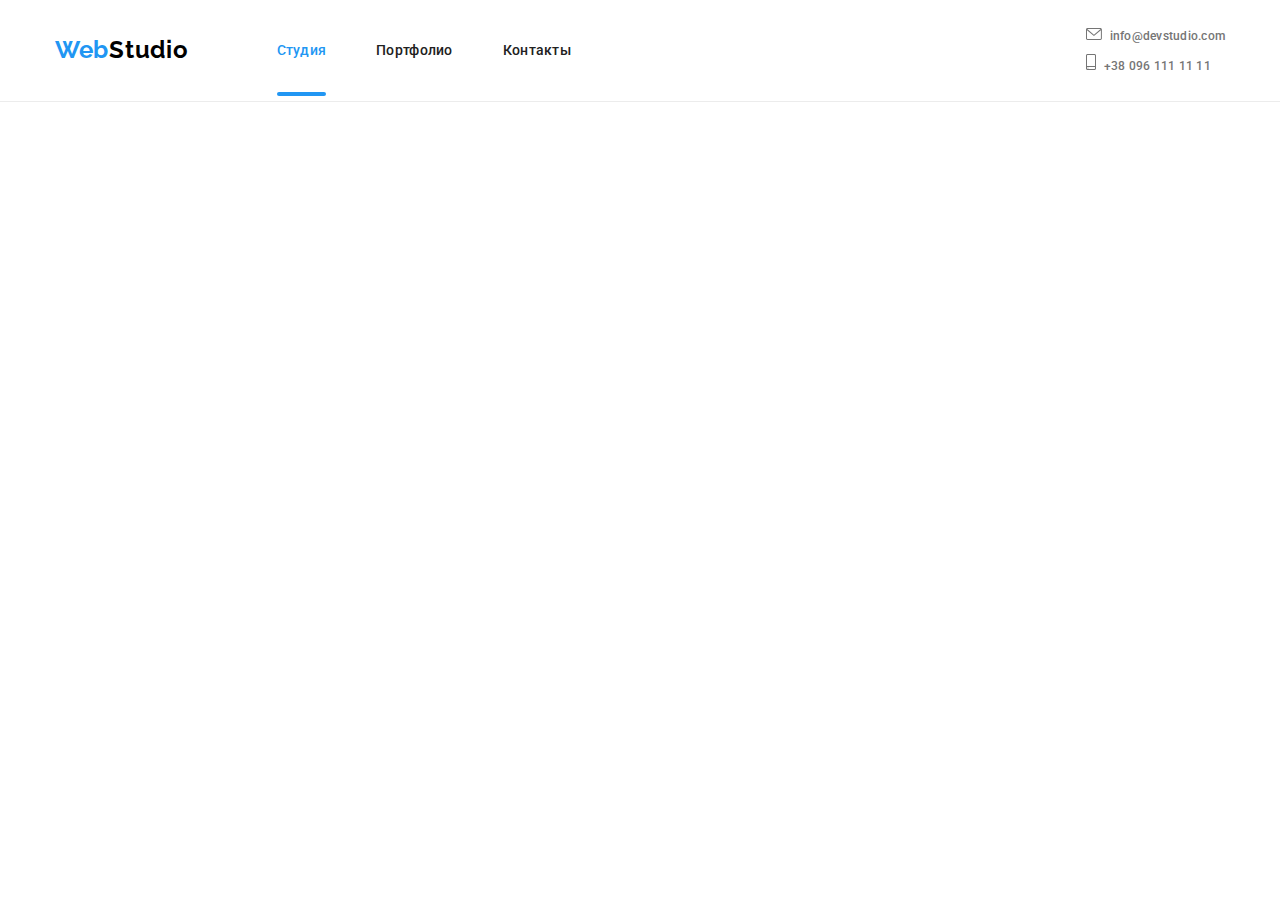
==== index.html @ 7171bb5f "ададаптив и мобильное меню в header" ====
<!DOCTYPE html>
<html lang="ru">

<head>
    <meta charset="UTF-8">
    <meta http-equiv="X-UA-Compatible" content="IE=edge">
    <meta name="viewport" content="width=device-width, initial-scale=1.0">
    <title>WebStudio</title>
    <link rel="preconnect" href="https://fonts.gstatic.com">
    <link
        href="https://fonts.googleapis.com/css2?family=Oleo+Script&family=Raleway:wght@700&family=Roboto:wght@400;500;700;900&display=swap"
        rel="stylesheet">    
    <link rel="stylesheet" href="https://cdnjs.cloudflare.com/ajax/libs/modern-normalize/1.0.0/modern-normalize.min.css" />
    <!-- <link rel="stylesheet" href="./css/normalize.css"> -->
    <!-- <link rel="stylesheet" href="./css/style.css"> -->
    <link rel="stylesheet" href="./css/main.min.css">

</head>
 
<body>
    <header class="header">
        <div class="container header__container">
            <nav class="header__nav">
                <a class="logo header__logo logo_theme_light link" href="./index.html"><span class="logo__blue-part">Web</span>Studio</a>
                <ul class="menu list">
                    <li class="menu__item"><a class="menu__link link menu__link_current" href="">Студия</a></li>
                    <li class="menu__item"><a class="menu__link link" href="./portfolio.html">Портфолио</a></li>
                    <li class="menu__item"><a class="menu__link link" href="">Контакты</a></li>
                </ul>
            </nav>
            <button type="button" class="header__burger-btn" data-menu-button>
                <svg class="header__burger-icon" width="40" height="40px">
                    <use href="./img/sprite.svg#icon-menu"></use>
                </svg>
            </button>
            <ul class="contacts list">
                <li class="contacts__item"><a class="contacts__mail-link link" href="mailto:info@devstudio.com">
                    <svg class="contacts__envelope-icon" width="16" height="12">
                        <use href="./img/sprite.svg#icon-envelope"></use>
                    </svg>info@devstudio.com</a>
                </li>
                
                <li class="contacts__item"><a class="contacts__tel-link link" href="tel:+380961111111">
                    <svg class="contacts__smartphone-icon" width="10" height="16px">
                        <use href="./img/sprite.svg#icon-smartphone"></use>
                    </svg>+38 096 111 11 11</a>
                </li>
            </ul>
        </div>
        <div class="mobile-menu" data-menu>
            <div class="container mobile-menu__container">
                <button type="button" class="mobile-menu__close-btn" data-menu-close>
                    <svg class="modal__close-icon" width="18" height="18">
                        <use href="./img/sprite.svg#icon-close"></use>
                    </svg>
                </button>
                <ul class="mobile-menu__nav list">
                    <li class="mobile-menu__item"><a href="" class="mobile-menu__link mobile-menu__link_current link">Студия</a></li>
                    <li class="mobile-menu__item"><a href="./portfolio.html" class="mobile-menu__link link">Портфолио</a></li>
                    <li class="mobile-menu__item"><a href="" class="mobile-menu__link link">Контакты</a></li>
                </ul>
                <ul class="mobile-menu__contacts list">
                    <li class="mobile-menu__contacts-item"><a href="" class="mobile-menu__contacts-link phone link">+38 096 111 11 11</a></li>
                    <li class="mobile-menu__contacts-item"><a href="" class="mobile-menu__contacts-link mail link">info@devstudio.com</a></li>
                </ul>
                <ul class="mobile-menu__social-networks list">
                    <li class="mobile-menu__social-networks-item"><a href="" class="mobile-menu__social-networks-link link">Instagram</a></li>
                    <li class="mobile-menu__social-networks-item"><a href="" class="mobile-menu__social-networks-link link">Twitter</a></li>
                    <li class="mobile-menu__social-networks-item"><a href="" class="mobile-menu__social-networks-link link">Facebook</a></li>
                    <li class="mobile-menu__social-networks-item"><a href="" class="mobile-menu__social-networks-link link">LinkedIn</a></li>
                </ul>
            </div>
        </div>
    </header>
    <main>
        <!-- <section class="hero">
                <h1 class="hero__title">Эффективные решения <br> для вашего бизнеса</h1>
                <button type="button" class="modal-btn" data-modal-open>Заказать услугу</button>
        </section> -->
        <!-- <section class="benefits">
            <div class="container">
            <h2 class="benefits__title visually-hidden">Особенности</h2>
            <ul class="benefits__list list">
                <li class="benefits__item">
                    <div class="benefits__icons">
                        <svg class="benefits__icon" width="70" height="70">
                            <use href="./img/sprite.svg#icon-antenna"></use>
                        </svg>
                    </div>
                    <h3 class="benefits__subtitle">Внимание к деталям</h3>
                    <p class="benefits__text">Идейные соображения, а также начало повседневной работы по формированию позиции.</p>
                </li>

                <li class="benefits__item">
                    <div class="benefits__icons">
                        <svg class="benefits__icon" width="70" height="70">
                            <use href="./img/sprite.svg#icon-clock"></use>
                        </svg>
                    </div>
                    <h3 class="benefits__subtitle">Пунктуальность</h3>
                    <p class="benefits__text">Задача организации, в особенности же рамки и место обучения кадров влечет за собой.</p>
                </li>
                <li class="benefits__item">
                    <div class="benefits__icons">
                        <svg class="benefits__icon" width="70" height="70">
                            <use href="./img/sprite.svg#icon-diagram"></use>
                        </svg>
                    </div>
                    <h3 class="benefits__subtitle">Планирование</h3>
                    <p class="benefits__text">Равным образом консультация с широким активом в значительной степени обуславливает.</p>
                </li>
                <li class="benefits__item">
                    <div class="benefits__icons">
                        <svg class="benefits__icon" width="70" height="70">
                            <use href="./img/sprite.svg#icon-astronaut"></use>
                        </svg>
                    </div>                    
                    <h3 class="benefits__subtitle">Современные технологии</h3>
                    <p class="benefits__text">Значимость этих проблем настолько очевидна, что реализация плановых заданий.</p>
                </li>
            </ul>
            </div>
        </section> -->
        <!-- <section class="about">
            <div class="container">
                <h2 class="common-title about__title">Чем мы занимаемся</h2>
                <ul class="about__list list">
                    <li class="about__item">
                        <div class="about-image__wrapper">
                        <img class="about__img" src="./img/box1O.jpg" alt="typing" width="370">
                        <p class="about__img-caption">Десктопные приложения</p>
                        </div>
                        
                    </li>
                    <li class="about__item"> 
                        <div class="about-image__wrapper">
                        <img class="about__img" src="./img/box2O.jpg" alt="smartphone" width="370">
                        <p class="about__img-caption">Мобильные приложения</p>
                        </div>
                    </li>
                    <li class="about__item">
                        <div class="about-image__wrapper">
                        <img class="about__img" src="./img/box3O.jpg" alt="tablet" width="370">
                        <p class="about__img-caption">Дизайнерские решения</p>
                        </div>
                    </li>
                </ul>
            </div>
        </section> -->
        <!-- <section class="team section">
            <div class="container">
                <h2 class="common-title team__title">Наша команда</h2>        
                <ul class="team__list list">
                    <li class="team__member">
                        <img src="./img/product_designerO.jpg" alt="product designer's photo" width="270" height="260">
                            <div class="team__information">
                                <h3 class="team__name">Игорь Демьяненко</h3>
                                <p class="team__position" lang="en">Product Designer</p>
                                <ul class="social-contacts list">
                                    <li class="social-contacts__item">
                                        <a href="" class="social-contacts__link social-contacts__link_theme_light link">
                                            <svg class="social-contacts__icon social-contacts__icon_theme_light" width="20" height="20">
                                                <use href="./img/sprite.svg#icon-instagram"></use>
                                            </svg>
                                        </a>
                                    </li>
                                    <li class="social-contacts__item">
                                        <a href="" class="social-contacts__link social-contacts__link_theme_light link">
                                            <svg class="social-contacts__icon social-contacts__icon_theme_light" width="20" height="20">
                                                <use href="./img/sprite.svg#icon-twitter"></use>
                                            </svg>
                                        </a>
                                    </li>
                                    <li class="social-contacts__item">
                                        <a href="" class="social-contacts__link social-contacts__link_theme_light link">
                                            <svg class="social-contacts__icon social-contacts__icon_theme_light" width="20" height="20">
                                                <use href="./img/sprite.svg#icon-facebook"></use>
                                            </svg>
                                        </a>
                                    </li>
                                    <li class="social-contacts__item">
                                        <a href="" class="social-contacts__link social-contacts__link_theme_light link">
                                            <svg class="social-contacts__icon social-contacts__icon_theme_light" width="20" height="20">
                                                <use href="./img/sprite.svg#icon-linkedin"></use>
                                            </svg>
                                        </a>
                                    </li>
                                </ul>
                            </div>
                    </li>
                    <li class="team__member">
                        <img src="./img/frontend_devO.jpg" alt="frontend developer's photo" width="270" height="260">
                            <div class="team__information">
                                <h3 class="team__name">Ольга Репина</h3>
                                <p class="team__position" lang="en">Frontend Developer</p>
                                <ul class="social-contacts list">
                                    <li class="social-contacts__item">
                                        <a href="" class="social-contacts__link social-contacts__link_theme_light link">
                                            <svg class="social-contacts__icon social-contacts__icon_theme_light" width="20" height="20">
                                                <use href="./img/sprite.svg#icon-instagram"></use>
                                            </svg>
                                        </a>
                                    </li>
                                    <li class="social-contacts__item">
                                        <a href="" class="social-contacts__link social-contacts__link_theme_light link">
                                            <svg class="social-contacts__icon social-contacts__icon_theme_light" width="20" height="20">
                                                <use href="./img/sprite.svg#icon-twitter"></use>
                                            </svg>
                                        </a>
                                    </li>
                                    <li class="social-contacts__item">
                                        <a href="" class="social-contacts__link social-contacts__link_theme_light link">
                                            <svg class="social-contacts__icon social-contacts__icon_theme_light" width="20" height="20">
                                                <use href="./img/sprite.svg#icon-facebook"></use>
                                            </svg>
                                        </a>
                                    </li>
                                    <li class="social-contacts__item">
                                        <a href="" class="social-contacts__link social-contacts__link_theme_light link">
                                            <svg class="social-contacts__icon social-contacts__icon_theme_light" width="20" height="20">
                                                <use href="./img/sprite.svg#icon-linkedin"></use>
                                            </svg>
                                        </a>
                                    </li>
                                </ul>
                            </div>
                    </li>
                    <li class="team__member">
                        <img src="./img/marketingO.jpg" alt="marketolog's photo" width="270" height="260">
                            <div class="team__information">
                                <h3 class="team__name">Николай Тарасов</h3>
                                <p class="team__position" lang="en">Marketing</p>
                                <ul class="social-contacts list">
                                    <li class="social-contacts__item">
                                        <a href="" class="social-contacts__link social-contacts__link_theme_light link">
                                            <svg class="social-contacts__icon social-contacts__icon_theme_light" width="20" height="20">
                                                <use href="./img/sprite.svg#icon-instagram"></use>
                                            </svg>
                                        </a>
                                    </li>
                                    <li class="social-contacts__item">
                                        <a href="" class="social-contacts__link social-contacts__link_theme_light link">
                                            <svg class="social-contacts__icon social-contacts__icon_theme_light" width="20" height="20">
                                                <use href="./img/sprite.svg#icon-twitter"></use>
                                            </svg>
                                        </a>
                                    </li>
                                    <li class="social-contacts__item">
                                        <a href="" class="social-contacts__link social-contacts__link_theme_light link">
                                            <svg class="social-contacts__icon social-contacts__icon_theme_light" width="20" height="20">
                                                <use href="./img/sprite.svg#icon-facebook"></use>
                                            </svg>
                                        </a>
                                    </li>
                                    <li class="social-contacts__item">
                                        <a href="" class="social-contacts__link social-contacts__link_theme_light link">
                                            <svg class="social-contacts__icon social-contacts__icon_theme_light" width="20" height="20">
                                                <use href="./img/sprite.svg#icon-linkedin"></use>
                                            </svg>
                                        </a>
                                    </li>
                                </ul>
                            </div>
                    </li>
                    <li class="team__member">
                        <img src="./img/ui_designerO.jpg" alt="ui designer's photo" width="270" height="260">
                            <div class="team__information">
                                <h3 class="team__name">Михаил Ермаков</h3>
                                <p class="team__position" lang="en">UI Designer</p>
                                <ul class="social-contacts list">
                                    <li class="social-contacts__item">
                                        <a href="" class="social-contacts__link social-contacts__link_theme_light link">
                                            <svg class="social-contacts__icon social-contacts__icon_theme_light" width="20" height="20">
                                                <use href="./img/sprite.svg#icon-instagram"></use>
                                            </svg>
                                        </a>
                                    </li>
                                    <li class="social-contacts__item">
                                        <a href="" class="social-contacts__link social-contacts__link_theme_light link">
                                            <svg class="social-contacts__icon social-contacts__icon_theme_light" width="20" height="20">
                                                <use href="./img/sprite.svg#icon-twitter"></use>
                                            </svg>
                                        </a>
                                    </li>
                                    <li class="social-contacts__item">
                                        <a href="" class="social-contacts__link social-contacts__link_theme_light link">
                                            <svg class="social-contacts__icon social-contacts__icon_theme_light" width="20" height="20">
                                                <use href="./img/sprite.svg#icon-facebook"></use>
                                            </svg>
                                        </a>
                                    </li>
                                    <li class="social-contacts__item">
                                        <a href="" class="social-contacts__link social-contacts__link_theme_light link">
                                            <svg class="social-contacts__icon social-contacts__icon_theme_light" width="20" height="20">
                                                <use href="./img/sprite.svg#icon-linkedin"></use>
                                            </svg>
                                        </a>
                                    </li>
                                </ul>
                            </div>
                    </li>
                </ul>
            </div>
        </section> -->
        <!-- <section class="clients">
            <div class="container">
                <h2 class="clients__title common-title">Постоянные клиенты</h2>
                <ul class="clients__list list">
                    <li class="clients__item">
                        <a href="#" class="clients__link link">
                            <svg class="clients__icon" width="41" height="47">
                                <use href="./img/sprite.svg#icon-group"></use>
                            </svg>
                        </a>
                    </li>
                    <li class="clients__item">
                        <a href="#" class="clients__link link">
                            <svg class="clients__icon" width="40" height="52">
                                <use href="./img/sprite.svg#icon-group-1"></use>
                            </svg>
                        </a>
                    </li>
                    <li class="clients__item">
                        <a href="#" class="clients__link link">
                            <svg class="clients__icon" width="43" height="41">
                                <use href="./img/sprite.svg#icon-group-2"></use>
                            </svg>
                        </a>
                    </li>
                    <li class="clients__item">
                        <a href="#" class="clients__link link">
                            <svg class="clients__icon" width="84" height="41">
                                <use href="./img/sprite.svg#icon-group-3"></use>
                            </svg>
                        </a>
                    </li>
                    <li class="clients__item">
                        <a href="#" class="clients__link link">
                            <svg class="clients__icon" width="62" height="45">
                                <use href="./img/sprite.svg#icon-group-4"></use>
                            </svg>
                        </a>
                    </li>
                    <li class="clients__item">
                        <a href="#" class="clients__link link">
                            <svg class="clients__icon" width="94" height="44">
                                <use href="./img/sprite.svg#icon-group-5"></use>
                            </svg>
                        </a>
                    </li>
                </ul>

            </div>
        </section>
    </main> -->
    <!-- <footer class="footer">
        <div class="footer__container container">
            <div class="footer__contacts">
                <a class="logo footer__logo logo_theme_dark link" href="/"><span
                        class="logo__blue-part">Web</span>Studio</a>
                <address>
                    <p class="footer__adress-text">г. Киев, пр-т Леси Украинки, 26</p>
                    <ul class="list">
                        <li class="footer__list-item">
                            <a class="footer__contact-link link" href="mailto:info@example.com">info@example.com</a>
                        </li>
                        <li class="footer-list-item">
                            <a class="footer__contact-link link" href="tel:+380991111111">+38 099 111 11 11</a>
                        </li>
                    </ul>
                </address>
            </div>
            <div class="footer__social-contacts">
                <p class="footer__join-text">Присоединяйтесь</p>
                <ul class="social-contacts  list">
                    <li class="social-contacts__item">
                        <a href="#" class="social-contacts__link social-contacts__link_theme_dark link">
                            <svg class="social-contacts__icon social-contacts__icon_theme_dark" width="20" height="20">
                                <use href="./img/sprite.svg#icon-instagram"></use>
                            </svg>
                        </a>
                    </li>
                    <li class="social-contacts__item">
                        <a href="#" class="social-contacts__link social-contacts__link_theme_dark link">
                            <svg class="social-contacts__icon social-contacts__icon_theme_dark" width="20" height="20">
                                <use href="./img/sprite.svg#icon-twitter"></use>
                            </svg>
                        </a>
                    </li>
                    <li class="social-contacts__item">
                        <a href="#" class="social-contacts__link social-contacts__link_theme_dark link">
                            <svg class="social-contacts__icon social-contacts__icon_theme_dark" width="20" height="20">
                                <use href="./img/sprite.svg#icon-facebook"></use>
                            </svg>
                        </a>
                    </li>
                    <li class="social-contacts__item">
                        <a href="#" class="social-contacts__link social-contacts__link_theme_dark link">
                            <svg class="social-contacts__icon social-contacts__icon_theme_dark" width="20" height="20">
                                <use href="./img/sprite.svg#icon-linkedin"></use>
                            </svg>
                        </a>
                    </li>
                </ul>
            </div> -->
            <!-- FOOTER FORM -->
            <!-- <form class="footer__form">
                <div class="subscription-wraper">
                    <label class="subscription__title">Подпишитесь на рассылку
                        <input type="email" name="user-mail" class="subscription__input" placeholder="E-mail" required />
                    </label>
                </div>
                <button type="submit" class="subscription__btn">Подписаться
                    <svg class="subscription__btn-icon" width="24" height="24">
                        <use href="./img/sprite.svg#icon-send"></use>
                    </svg>
                </button>
            </form> -->
            <!-- END FOOTER FORM -->
        <!-- </div>
    </footer> -->

    <!-- <div class="backdrop is-hidden" data-modal>
        <div class="modal">
            <button type="button" class="modal__close-btn" data-modal-close>
                <svg class="modal__close-icon" width="18" height="18">
                    <use href="./img/sprite.svg#icon-close"></use>
                </svg>
            </button>
             <form action="#" class="modal__form">
                 <p class="modal__title">Оставьте свои данные, мы вам перезвоним</p>
                 <label class="modal__form-field">
                    Имя
                    <span class="modal__input-wrapper">
                        <input type="text" name="user-name" class="modal__input" required>                    
                        <svg class="modal__input-icon" width="18" height="18">
                            <use href="./img/sprite.svg#icon-person-black"></use>
                        </svg>
                    </span>
                </label>
                <label class="modal__form-field">
                    Телефон
                    <span class="modal__input-wrapper">
                        <input type="tel" name="phone-name" class="modal__input" required>
                        <svg class="modal__input-icon" width="18" height="18">
                            <use href="./img/sprite.svg#icon-phone-black"></use>
                        </svg>
                    </span>
                </label>
                <label class="modal__form-field">
                    Почта
                    <span class="modal__input-wrapper">
                        <input type="email" name="user-mail" class="modal__input" required>
                        <svg class="modal__input-icon" width="18" height="18">
                            <use href="./img/sprite.svg#icon-email-black"></use>
                        </svg>
                    </span>
                </label>
                <label class="modal__form-field">
                    Комментарий
                    <textarea name="comment" class="modal__textarea" placeholder="Введите текст"></textarea>
                </label> 
                
                <input type="checkbox" name="user-policy" class="modal__checkbox visually-hidden" id="checkbox-policy" required>
                <label for="checkbox-policy" class="modal__checkbox-policy">Соглашаюсь с рассылкой и принимаю  
                    <a class="modal__policy-link" href="">Условия договора</a>
                </label> 
                
                <button type="submit" class="modal-btn">Отправить</button>
                                
            </form>
        </div>
    </div> -->

    <script src="./js/menu.js"></script>

    <!-- <script src="./js/modal.js"></script> -->
    
</body>

</html>
---- css/style.css ----
/* :root {
  --main-font: "Roboto", sans-serif;
  --secondary-font: "Raleway", sans-serif;
  --main-text-color: #212121;
  --accent-color: #2196f3;
  --accent-button-backgroundcolor: #188ce8;
  --accent-background-color: #f5f4fa;
  --secondary-color: #ffffff;
  --secondary-gray-color: #757575;
  --icons-color: #afb1b8;
  --transition-duration: 250ms;
  --timing-function: cubic-bezier(0.4, 0, 0.2, 1);
} */
/* h1,
h2,
h3,
h4,
h5,
h6,
p {
  margin-top: 0;
  margin-bottom: 0;
}
ul,
ol {
  margin-top: 0;
  margin-bottom: 0;
  padding-left: 0;
}
img {
  display: block;
}
.list {
  list-style: none;
}
.link {
  text-decoration: none;
  display: inline-block;
} */
/* .container {
  width: 1200px;
  padding-left: 15px;
  padding-right: 15px;
  margin: 0 auto;
}
.section {
  padding-top: 94px;
  padding-bottom: 94px;
}

body {
  font-family: var(--main-font);
  color: var(--main-text-color);
} */

/* ========================== COMPONENTS ================ */
/* .common-title {
  font-weight: 700;
  font-size: 36px;
  line-height: 1.16;
  text-align: center;
  letter-spacing: 0.03em;
}
.visually-hidden {
  position: absolute;
  width: 1px;
  height: 1px;
  margin: -1px;
  border: 0;
  padding: 0;

  white-space: nowrap;
  clip-path: inset(100%);
  clip: rect(0 0 0 0);
  overflow: hidden;
} */
/* .social-list {
  display: flex;
  justify-content: space-between;
}
.social-list-icon {
  fill: var(--icons-color);
  transition-property: fill;
  transition-duration: var(--transition-duration);
  transition-timing-function: var(--timing-function);
}
.social-list-link {
  display: flex;
  justify-content: center;
  align-items: center;
  width: 44px;
  height: 44px;
  background-color: var(--secondary-color);
  border-radius: 50%;
  transition-property: background-color;
  transition-duration: var(--transition-duration);
  transition-timing-function: var(--timing-function);
} 
.social-list-link:hover,
.social-list-link:focus {
  background-color: var(--accent-color);
  outline: none;
}
.social-list-link:hover .social-list-icon,
.social-list-link:focus .social-list-icon {
  fill: var(--secondary-color);
} */
/* ========================== END COMPONENTS ============ */

/* ========================== HEADER ==================== */
/* .header {
  padding-top: 24px;
  padding-bottom: 25px;
}
.header-container {
  display: flex;
  justify-content: space-between;
}
.navigation {
  display: flex;
  align-items: center;
}
.menu {
  display: flex;
}
.contacts {
  display: flex;
  align-items: center;
  margin-left: auto;
}
.logo-link {
  font-family: var(--secondary-font);
  font-weight: 700;
  font-size: 26px;
  line-height: 1.19;
  letter-spacing: 0.03em;
  color: #000000;
  margin-right: 93px;
}
.logo-link .logo-blue-part {
  color: var(--accent-color);
}
.menu-item:not(:last-child) {
  margin-right: 50px;
}
.menu-link {
  position: relative;
  font-weight: 500;
  font-size: 14px;
  line-height: 1.14;
  letter-spacing: 0.02em;
  color: var(--main-text-color);
  transition-property: color;
  transition-duration: var(--transition-duration);
  transition-timing-function: var(--timing-function);
}

.menu-link:hover,
.menu-link:focus {
  color: var(--accent-color);
  outline: none;
}

.menu-link.current {
  color: var(--accent-color);
}
.menu-link.current::after {
  position: absolute;
  display: block;
  bottom: -33px;
  content: "";
  width: 100%;
  height: 4px;
  background: var(--accent-color);
  border-radius: 2px;
}
.contacts-item:not(:last-child) {
  margin-right: 50px;
}
.envelope-icon {
  fill: currentColor;
  margin-right: 10px;
}
.smartphone-icon {
  fill: currentColor;
  margin-right: 10px;
}
.mail-link:hover .envelope-icon,
.mail-link:focus .envelope-icon,
.tel-link:hover .smartphone-icon,
.tel-link:focus .smartphone-icon {
  fill: currentColor;
}

.mail-link,
.tel-link {
  font-weight: 500;
  font-size: 14px;
  line-height: 1.14;
  letter-spacing: 0.02em;
  color: var(--secondary-gray-color);
  transition-property: color;
  transition-duration: var(--transition-duration);
  transition-timing-function: var(--timing-function);
}

.mail-link:hover,
.mail-link:focus,
.tel-link:hover,
.tel-link:focus {
  color: var(--accent-color);
  outline: none;
}
.header {
  border-bottom: 1px solid #ececec;
} */
/* ======================== END HEADER ==================== */

/* ======================== HERO ========================== */
/* .hero {
  padding-top: 200px;
  padding-bottom: 200px;
  text-align: center;
  background-color: #2f303a;
  background-image: linear-gradient(
      rgba(47, 48, 58, 0.4),
      rgba(47, 48, 58, 0.4)
    ),
    url(../img/bg.jpg);
  background-size: cover;
}
.hero-title {
  font-weight: 900;
  font-size: 44px;
  line-height: 1.36;
  text-align: center;
  letter-spacing: 0.06em;
  text-transform: uppercase;
  color: var(--secondary-color);
  margin-bottom: 30px;
}
.hero-btn {
  display: inline-block;
  font-weight: 700;
  font-size: 16px;
  line-height: 1.87;
  letter-spacing: 0.06em;
  color: var(--secondary-color);
  background-color: var(--accent-color);
  cursor: pointer;
  padding: 10px 32px;
  border: none;
  border-radius: 4px;
  transition-property: background-color;
  transition-duration: var(--transition-duration);
  transition-timing-function: var(--timing-function);
}
.hero-btn:hover,
.hero-btn:focus {
  background-color: var(--accent-button-backgroundcolor);
  outline: none;
}  */
/* =========================END HERO========================== */
/* =========================BENEFITS========================== */
/* .benefits {
  padding-top: 94px;
  padding-bottom: 93px;
}
. {
  display: flex;
  justify-content: space-between;
}
.benefits-list-icons {
  display: flex;
  justify-content: center;
  align-items: center;
  height: 120px;
  background: var(--accent-background-color);
  border-radius: 4px;
  margin-bottom: 30px;
}

.benefits-list-item {
  max-width: 270px;
}
.benefits-subtitle {
  font-weight: 700;
  font-size: 14px;
  line-height: 1.14;
  letter-spacing: 0.03em;
  text-transform: uppercase;
  color: var(--main-text-color);
  margin-bottom: 10px;
}
.text {
  font-size: 14px;
  line-height: 1.71;
  letter-spacing: 0.03em;
  color: var(--secondary-gray-color);
} */
/* =========================END BENEFITS========================== */
/* ========================= ABOUT =============================== */

/* .about-section {
  padding-bottom: 94px;
}
.about-section-title {
  margin-bottom: 48px;
}
.about-section-list {
  display: flex;
  justify-content: space-between;
}
.about-section-item-wrapper {
  position: relative;
}
.about-section-img-text {
  position: absolute;
  width: 100%;
  height: 70px;
  right: 0;
  bottom: 0;
  padding: 27px 82px;
  background: rgba(47, 48, 58, 0.8);
  font-weight: bold;
  font-size: 14px;
  line-height: 1.14;
  text-align: center;
  letter-spacing: 0.03em;
  text-transform: uppercase;
  color: var(--secondary-color);
} */
/* ========================= END ABOUT ============================= */

/* ========================= TEAM ================================== */
/* .team {
  background: var(--accent-background-color);
}
.team-list {
  display: flex;
  flex-wrap: wrap;
  margin-left: -30px;
  margin-top: -30px;
}
.team-list-item {
  flex-basis: calc((100% - 120px) / 4);
  margin-left: 30px;
  margin-top: 30px;
  box-shadow: 0px 1px 3px rgba(0, 0, 0, 0.12), 0px 1px 1px rgba(0, 0, 0, 0.14),
    0px 2px 1px rgba(0, 0, 0, 0.2);
}
.team-title {
  margin-bottom: 50px;
}
.team-list-content {
  padding-left: 32px;
  padding-right: 32px;
  padding-top: 30px;
  padding-bottom: 30px;
  text-align: center;
  background: var(--secondary-color);
  box-shadow: 0px 1px 3px rgba(0, 0, 0, 0.12), 0px 1px 1px rgba(0, 0, 0, 0.14),
    0px 2px 1px rgba(0, 0, 0, 0.2);
  border-radius: 0px 0px 4px 4px;
}
.team-name {
  font-weight: 500;
  font-size: 16px;
  line-height: 1.18;
  letter-spacing: 0.03em;
  color: var(--main-text-color);
  margin-bottom: 10px;
}
.team-position {
  font-size: 16px;
  line-height: 1.18;
  letter-spacing: 0.03em;
  color: var(--secondary-gray-color);
  margin-bottom: 16px;
} */
/* ============================= END TEAM ======================= */

/* ==============================CLIENTS========================= */
/* .clients {
  padding-top: 94px;
  padding-bottom: 89px;
}
.clients-title {
  margin-bottom: 50px;
}
.clients-list {
  display: flex;
  justify-content: space-between;
}
.client-link {
  display: flex;
  justify-content: center;
  align-items: center;
  border: 1px solid #afb1b8;
  border-radius: 4px;
  width: 170px;
  height: 92px;
  transition-property: border;
  transition-duration: var(--transition-duration);
  transition-timing-function: var(--timing-function);
}
.client-icon {
  fill: var(--icons-color);
  transition-property: fill;
  transition-duration: var(--transition-duration);
  transition-timing-function: var(--timing-function);
}
.client-link:hover,
.client-link:focus {
  border: 1px solid var(--accent-color);
  outline: none;
}
.client-link:hover .client-icon,
.client-link:focus .client-icon {
  fill: var(--accent-color);
} */

/* ============================END CLIENTS======================= */
/* ============================= FOOTER ========================= */
/* footer {
  background: #2f303a;
  padding-top: 60px;
  padding-bottom: 60px;
}
.footer-container {
  display: flex;
  align-items: baseline;
}
.footer-logo-link {
  font-family: var(--secondary-font);
  font-weight: 700;
  font-size: 26px;
  line-height: 1.19;
  letter-spacing: 0.03em;
  color: var(--secondary-color);
  display: inline-block;
  margin-bottom: 20px;
}
.footer-logo-blue-part {
  color: var(--accent-color);
}
.adress-text {
  width: 231px;
  font-style: normal;
  font-size: 14px;
  line-height: 1.71;
  letter-spacing: 0.03em;
  color: var(--secondary-color);
  margin-bottom: 9px;
}
.footer-list-item:not(:last-child) {
  margin-bottom: 9px;
}

.footer-list-item-link {
  font-style: normal;
  font-weight: 400;
  font-size: 14px;
  line-height: 1.71;
  letter-spacing: 0.03em;
  color: rgba(255, 255, 255, 0.6);
  transition-property: color;
  transition-duration: var(--transition-duration);
  transition-timing-function: var(--timing-function);
}
.footer-list-item-link:hover,
.footer-list-item-link:focus {
  color: var(--accent-color);
}
.footer-contacts {
  margin-right: 70px;
}
.join {
  width: 206px;
  height: 80px;
  margin-right: 93px;
}
.join-text {
  font-weight: 700;
  font-size: 14px;
  line-height: 1.14;
  letter-spacing: 0.03em;
  text-transform: uppercase;
  color: var(--secondary-color);
  margin-bottom: 20px;
}
.join-icon {
  fill: var(--secondary-color);
}
.join-link {
  background-color: rgba(255, 255, 255, 0.1);
}
.join-list {
  display: flex;
  justify-content: space-between;
}
.join-list-item:not(:last-child) {
  margin-right: 10px;
}

/* ==============================FOOTER FORM============================== */
/* .subscription {
  display: flex;
  justify-content: flex-start;
  align-items: flex-end;
}
.subscription-title {
  font-weight: 700;
  font-size: 14px;
  line-height: 1.14;
  letter-spacing: 0.03em;
  text-transform: uppercase;
  color: var(--secondary-color);
}
.subscription-form-input {
  width: 358px;
  height: 50px;
  border: 1px solid rgba(255, 255, 255, 0.3);
  box-sizing: border-box;
  filter: drop-shadow(0px 4px 4px rgba(0, 0, 0, 0.15));
  border-radius: 4px;
  background-color: transparent;
  font-weight: normal;
  font-size: 16px;
  line-height: 1.25;
  letter-spacing: 0.03em;
  color: rgba(255, 255, 255, 0.6);
  padding: 15px 16px;
  margin-right: 12px;
  margin-top: 20px;
  transition: border-color var(--transition-duration) var(--timing-function);
}
.subscription-form-input::placeholder {
  font-weight: 400;
  font-size: 16px;
  line-height: 1.25;
  letter-spacing: 0.03em;
  color: rgba(255, 255, 255, 0.6);
}
.subscription-form-input:focus {
  border-color: var(--accent-color);
  outline: none;
}
.subscription-btn {
  display: flex;
  align-items: center;
  width: 200px;
  height: 50px;
  background: var(--accent-color);
  box-shadow: 0px 4px 4px rgba(0, 0, 0, 0.15);
  border-radius: 4px;
  font-weight: 700;
  font-size: 16px;
  line-height: 1.88;
  letter-spacing: 0.06em;
  color: var(--secondary-color);
  border: none;
  cursor: pointer;
  padding: 10px 28px;
  transform: background-color var(--transition-duration) var(--timing-function);
}
.subscription-btn:hover,
.subscription-btn:focus {
  background-color: var(--accent-button-backgroundcolor);
}
.subscription-btn-icon {
  margin-left: 10px;
  fill: currentColor;
} */
*/
/* ============================== END FOOTER ====================== */
/* ============================== STYLES FOR PORTFOLIO============= */
/* .filtr-section-list {
  display: flex;
  justify-content: center;
}
.filtr-section-item:not(:last-child) {
  margin-right: 8px;
}
.filtr-section-item {
  margin-bottom: 50px;
  transition-property: box-shadow;
  transition-duration: var(--transition-duration);
  transition-timing-function: var(--timing-function);
}
.portfolio-list {
  display: flex;
  flex-wrap: wrap;
  margin-left: -30px;
  margin-top: -30px;
}
.portfolio-item {
  flex-basis: calc((100% - 90px) / 3);
  margin-left: 30px;
  margin-top: 30px;
}
.filtr-btn {
  font-family: var(--main-font);
  font-weight: 500;
  font-size: 16px;
  line-height: 1.62;
  letter-spacing: 0.03em;
  background: var(--accent-background-color);
  color: var(--main-text-color);
  cursor: pointer;
  padding: 6px 22px;
  border: none;
  border-radius: 4px;
  transition-property: color;
  transition-duration: var(--transition-duration);
  transition-timing-function: var(--timing-function);
  transition-property: background-color;
  transition-duration: var(--transition-duration);
  transition-timing-function: var(--timing-function);
  transition-property: box-shadow;
  transition-duration: var(--transition-duration);
  transition-timing-function: var(--timing-function);
}
.filtr-btn:hover,
.filtr-btn:focus {
  background-color: var(--accent-color);
  color: var(--secondary-color);
  box-shadow: 0px 3px 1px rgba(0, 0, 0, 0.1), 0px 1px 2px rgba(0, 0, 0, 0.08),
    0px 2px 2px rgba(0, 0, 0, 0.12);
  outline: none;
}
.portfolio-img-title {
  font-family: var(--main-font);
  font-weight: 700;
  font-size: 18px;
  line-height: 2;
  letter-spacing: 0.06em;
  color: var(--main-text-color);
  margin-bottom: 4px;
}
.portfolio-img-text {
  font-family: var(--main-font);
  font-size: 16px;
  line-height: 1.87;
  letter-spacing: 0.03em;
  color: var(--secondary-gray-color);
}
.portfolio-img-content {
  padding: 20px 24px;
  background: var(--secondary-color);
  border: 1px solid #eeeeee;
  border-top: none;
}
.portfolio-card-link {
  transition-property: box-shadow;
  transition-duration: var(--transition-duration);
  transition-timing-function: var(--timing-function);
}
.portfolio-card-link:hover,
.portfolio-card-link:focus {
  box-shadow: 0px 1px 1px rgba(0, 0, 0, 0.12), 0px 4px 4px rgba(0, 0, 0, 0.06),
    1px 4px 6px rgba(0, 0, 0, 0.16);
  outline: none;
}
.overlay {
  position: absolute;
  top: 0;
  left: 0;
  width: 100%;
  height: 100%;
  background-color: var(--accent-color);
  padding: 63px 24px;
  font-family: var(--main-font);
  font-size: 18px;
  line-height: 1.56;
  letter-spacing: 0.03em;
  color: var(--secondary-color);
  overflow: auto;
  transform: translateY(100%);
  transition: transform var(--transition-duration) var(--timing-function);
}
.portfolio-img-wrapper {
  position: relative;
  overflow: hidden;
}
.portfolio-card-link:hover .overlay,
.portfolio-card-link:focus .overlay {
  transform: translateY(0%);
} */
/* ========================== END STYLES FOR PORTFOLIO================= */
/* ==============================MODAL WINDOWW========================= */
/* .backdrop {
  position: fixed;
  top: 0;
  left: 0;
  width: 100%;
  height: 100%;
  background: rgba(0, 0, 0, 0.2);
  z-index: 100;
  opacity: 1;
  transition: opacity var(--transition-duration) var(--timing-function),
    visibility var(--transition-duration) var(--timing-function);
}
.is-hidden {
  opacity: 0;
  visibility: hidden;
  pointer-events: none;
}
.is-hidden .modal {
  transform: translate(-50%, -50%) scale(0.8);
} */
/* .modal {
  position: absolute;
  top: 50%;
  left: 50%;
  transform: translate(-50%, -50%) scale(1);
  transition: transform var(--transition-duration) var(--timing-function);
  width: 528px;
  height: 581px;
  padding: 40px;
  background: var(--secondary-color);
  box-shadow: 0px 1px 3px rgba(0, 0, 0, 0.12), 0px 1px 1px rgba(0, 0, 0, 0.14),
    0px 2px 1px rgba(0, 0, 0, 0.2);
  border-radius: 4px;
}
.modal-close-btn {
  position: absolute;
  width: 30px;
  height: 30px;
  display: flex;
  justify-content: center;
  align-items: center;
  background: var(--secondary-color);
  border: 1px solid rgba(0, 0, 0, 0.1);
  border-radius: 50%;
  top: 8px;
  right: 8px;
  padding: 0px;
  cursor: pointer;
  transition: fill var(--transition-duration) var(--timing-function);
}
.modal-close-btn:hover,
.modal-close-btn:focus {
  fill: var(--accent-color);
} */
.modal-title {
  font-weight: bold;
  font-size: 20px;
  line-height: 1.15;
  text-align: center;
  letter-spacing: 0.03em;
  color: var(--main-text-color);
  margin-bottom: 12px;
}

.modal-form {
  display: flex;
  flex-direction: column;
}
.modal-form-field {
  font-weight: normal;
  font-size: 12px;
  line-height: 1.17;
  letter-spacing: 0.01em;
  color: var(--secondary-gray-color);
  margin-bottom: 10px;
}
.modal-form-input {
  width: 100%;
  height: 40px;
  border: 1px solid rgba(33, 33, 33, 0.2);
  border-radius: 4px;
  padding-left: 42px;
  transition: border-color var(--transition-duration) var(--timing-function);
}
.form-input-wrapper {
  position: relative;
  display: block;
  margin-top: 4px;
}
.form-field-icon {
  position: absolute;
  top: 50%;
  left: 12px;
  transform: translateY(-50%);
  transition: fill var(--transition-duration) var(--timing-function);
}
.modal-form-input:focus {
  border-color: var(--accent-color);
  outline: none;
}
.modal-form-input:focus + .form-field-icon {
  fill: var(--accent-color);
}
.modal-textarea {
  display: block;
  width: 100%;
  height: 120px;
  border: 1px solid rgba(33, 33, 33, 0.2);
  border-radius: 4px;
  resize: none;
  padding: 12px 16px;
  margin-top: 4px;
  margin-bottom: 20px;
  transition: border-color var(--transition-duration) var(--timing-function);
}
.modal-textarea::placeholder {
  color: rgba(117, 117, 117, 0.5);
  font-weight: normal;
  font-size: 14px;
  line-height: 1.14;
  letter-spacing: 0.01em;
}
.modal-textarea:focus {
  border-color: var(--accent-color);
  outline: none;
}
.modal-checkbox-policy::before {
  display: inline-block;
  vertical-align: middle;
  content: "";
  width: 16px;
  height: 15px;
  border: 2px solid var(--main-text-color);
  border-radius: 2px;
  cursor: pointer;
  margin-right: 8px;
  transition: border-color var(--transition-duration) var(--timing-function);
}
.modal-checkbox:checked + .modal-checkbox-policy::before {
  background-color: var(--accent-color);
  border-color: var(--accent-color);
  background-image: url("../img/icon_check.svg");
  background-size: contain;
  background-origin: border-box;
}
.modal-checkbox:focus + .modal-checkbox-policy::before {
  border-color: var(--accent-color);
}
.modal-checkbox-policy {
  font-weight: normal;
  font-size: 14px;
  line-height: 1.71;
  letter-spacing: 0.03em;
  color: var(--secondary-gray-color);
  margin-bottom: 30px;
}
.modal-checkbox-policy-link {
  color: var(--accent-color);
}
.modal-send-btn {
  align-self: center;
  width: 200px;
  height: 50px;
  padding: 10px 55px;
  font-weight: 700;
  font-size: 16px;
  line-height: 1.87;
  text-align: center;
  letter-spacing: 0.06em;
  color: var(--secondary-color);
  background: var(--accent-color);
  box-shadow: 0px 4px 4px rgba(0, 0, 0, 0.15);
  border-radius: 4px;
  border: none;
  cursor: pointer;
  transition-property: background-color;
  transition-duration: var(--transition-duration);
  transition-timing-function: var(--timing-function);
}
.modal-send-btn:hover,
.modal-send-btn:focus {
  background-color: var(--accent-button-backgroundcolor);
  outline: none;
}
---- css/main.min.css ----
:root{--main-font: "Roboto", sans-serif;--secondary-font: "Raleway", sans-serif;--main-text-color: #212121;--accent-color: #2196f3;--accent-button-backgroundcolor: #188ce8;--accent-background-color: #f5f4fa;--secondary-color: #ffffff;--secondary-gray-color: #757575;--icons-color: #afb1b8;--transition-duration: 250ms;--timing-function: cubic-bezier(0.4, 0, 0.2, 1)}.visually-hidden{position:absolute;width:1px;height:1px;margin:-1px;border:0;padding:0;white-space:nowrap;clip-path:inset(100%);clip:rect(0 0 0 0);overflow:hidden}h1,h2,h3,h4,h5,h6,p{margin-top:0;margin-bottom:0}ul,ol{margin-top:0;margin-bottom:0;padding-left:0}img{display:block}.list{list-style:none}.link{text-decoration:none;display:inline-block}.container{width:100%;padding-left:15px;padding-right:15px}@media screen and (min-width: 480px){.container{width:480px;margin:0 auto}}@media screen and (min-width: 768px){.container{width:768px}}@media screen and (min-width: 1200px){.container{width:1200px}}.section{padding-top:94px;padding-bottom:94px}body{font-family:var(--main-font);color:var(--main-text-color)}.common-title{font-weight:700;font-size:36px;line-height:1.16;text-align:center;letter-spacing:0.03em}.social-contacts{display:flex}.social-contacts__item:not(:last-child){margin-right:10px}.social-contacts__icon{transition-property:fill;transition-duration:var(--transition-duration);transition-timing-function:var(--timing-function)}.social-contacts__icon_theme_light{fill:var(--icons-color)}.social-contacts__icon_theme_dark{fill:var(--secondary-color)}.social-contacts__link:hover .social-contacts__icon,.social-contacts__link:focus .social-contacts__icon{fill:var(--secondary-color)}.social-contacts__link{display:flex;justify-content:center;align-items:center;width:44px;height:44px;border-radius:50%;transition-property:background-color;transition-duration:var(--transition-duration);transition-timing-function:var(--timing-function)}.social-contacts__link_theme_light{background-color:var(--secondary-color)}.social-contacts__link_theme_dark{background-color:rgba(255,255,255,0.1)}.social-contacts__link:hover,.social-contacts__link:focus{background-color:var(--accent-color);outline:none}.backdrop{position:fixed;top:0;left:0;width:100%;height:100%;background:rgba(0,0,0,0.2);z-index:100;opacity:1;transition:opacity var(--transition-duration) var(--timing-function),visibility var(--transition-duration) var(--timing-function)}.is-hidden{opacity:0;visibility:hidden;pointer-events:none}.is-hidden .modal{transform:translate(-50%, -50%) scale(0.8)}.modal{position:absolute;top:50%;left:50%;transform:translate(-50%, -50%) scale(1);transition:transform var(--transition-duration) var(--timing-function);width:528px;height:581px;padding:40px;background:var(--secondary-color);box-shadow:0px 1px 3px rgba(0,0,0,0.12),0px 1px 1px rgba(0,0,0,0.14),0px 2px 1px rgba(0,0,0,0.2);border-radius:4px}.modal__close-btn{position:absolute;width:30px;height:30px;display:flex;justify-content:center;align-items:center;background:var(--secondary-color);border:1px solid rgba(0,0,0,0.1);border-radius:50%;top:8px;right:8px;padding:0px;cursor:pointer;transition:fill var(--transition-duration) var(--timing-function)}.modal__close-btn:hover,.modal__close-btn:focus{fill:var(--accent-color)}.modal__title{font-weight:bold;font-size:20px;line-height:1.15;text-align:center;letter-spacing:0.03em;color:var(--main-text-color);margin-bottom:12px}.modal__form{display:flex;flex-direction:column}.modal__form-field{font-weight:normal;font-size:12px;line-height:1.17;letter-spacing:0.01em;color:var(--secondary-gray-color);margin-bottom:10px}.modal__input{width:100%;height:40px;border:1px solid rgba(33,33,33,0.2);border-radius:4px;padding-left:42px;transition:border-color var(--transition-duration) var(--timing-function)}.modal__input:focus{border-color:var(--accent-color);outline:none}.modal__input:focus+.form-field-icon{fill:var(--accent-color)}.modal__input-wrapper{position:relative;display:block;margin-top:4px}.modal__input-icon{position:absolute;top:50%;left:12px;transform:translateY(-50%);transition:fill var(--transition-duration) var(--timing-function)}.modal__textarea{display:block;width:100%;height:120px;border:1px solid rgba(33,33,33,0.2);border-radius:4px;resize:none;padding:12px 16px;margin-top:4px;margin-bottom:20px;transition:border-color var(--transition-duration) var(--timing-function)}.modal__textarea:focus{border-color:var(--accent-color);outline:none}.modal__textarea::placeholder{color:rgba(117,117,117,0.5);font-weight:normal;font-size:14px;line-height:1.14;letter-spacing:0.01em}.modal__checkbox-policy{font-weight:normal;font-size:14px;line-height:1.71;letter-spacing:0.03em;color:var(--secondary-gray-color);margin-bottom:30px}.modal__checkbox-policy::before{display:inline-block;vertical-align:middle;content:"";width:16px;height:15px;border:2px solid var(--main-text-color);border-radius:2px;cursor:pointer;margin-right:8px;transition:border-color var(--transition-duration) var(--timing-function)}.modal__checkbox:checked+.modal__checkbox-policy::before{background-color:var(--accent-color);border-color:var(--accent-color);background-image:url("../img/icon_check.svg");background-size:contain;background-origin:border-box}.modal__checkbox:focus+.modal__checkbox-policy::before{border-color:var(--accent-color)}.modal__policy-link{color:var(--accent-color)}@media screen and (max-width: 767px){.menu{display:none}}@media screen and (min-width: 768px){.menu{display:flex}}@media screen and (min-width: 768px){.menu__link{position:relative;font-weight:500;font-size:14px;line-height:1.14;letter-spacing:0.02em;color:var(--main-text-color);transition-property:color;transition-duration:var(--transition-duration);transition-timing-function:var(--timing-function)}.menu__link:hover,.menu__link:focus{color:var(--accent-color);outline:none}.menu__link_current{color:var(--accent-color)}.menu__link_current::after{position:absolute;left:0;bottom:-37px;display:block;content:"";width:100%;height:4px;background:var(--accent-color);border-radius:2px}}@media screen and (min-width: 768px){.menu__item:not(:last-child){margin-right:50px}}.logo{font-family:var(--secondary-font);font-weight:700;font-size:26px;line-height:1.19;letter-spacing:0.03em}.logo_theme_light{color:#000000}.logo_theme_dark{color:var(--secondary-color)}.logo .logo__blue-part{color:var(--accent-color)}@media screen and (min-width: 768px){.logo{font-family:var(--secondary-font);font-weight:700;font-size:24px;line-height:1.17;letter-spacing:0.03em}}@media screen and (max-width: 767px){.contacts{display:none}}@media screen and (min-width: 768px){.contacts__item:not(:last-child){margin-bottom:10px}}@media screen and (min-width: 768px){.contacts__envelope-icon{fill:currentColor;margin-right:8px}}@media screen and (min-width: 768px){.contacts__smartphone-icon{fill:currentColor;margin-right:8px}}@media screen and (min-width: 768px){.contacts__mail-link{font-weight:500;font-size:12px;line-height:1.17;letter-spacing:0.02em;color:var(--secondary-gray-color);transition-property:color;transition-duration:var(--transition-duration);transition-timing-function:var(--timing-function)}.contacts__mail-link:hover{color:var(--accent-color);outline:none}.contacts__mail-link:hover .envelope-icon{fill:currentColor}.contacts__mail-link:focus{color:var(--accent-color);outline:none}.contacts__mail-link:focus .envelope-icon{fill:currentColor}}@media screen and (min-width: 768px){.contacts__tel-link{font-weight:500;font-size:12px;line-height:1.17;letter-spacing:0.02em;color:var(--secondary-gray-color);transition-property:color;transition-duration:var(--transition-duration);transition-timing-function:var(--timing-function)}.contacts__tel-link:hover{color:var(--accent-color);outline:none}.contacts__tel-link:hover .smartphone-icon{fill:currentColor}.contacts__tel-link:focus{color:var(--accent-color);outline:none}.contacts__tel-link:focus .smartphone-icon{fill:currentColor}}.modal-btn{align-self:center;width:200px;height:50px;display:inline-block;font-weight:700;font-size:16px;line-height:1.87;letter-spacing:0.06em;color:var(--secondary-color);background-color:var(--accent-color);cursor:pointer;border:none;border-radius:4px;box-shadow:0px 4px 4px rgba(0,0,0,0.15);transition-property:background-color;transition-duration:var(--transition-duration);transition-timing-function:var(--timing-function)}.modal-btn:hover,.modal-btn:focus{background-color:var(--accent-button-backgroundcolor);outline:none}@media screen and (max-width: 767px){.mobile-menu{position:fixed;top:0;left:0;width:100vw;height:100vh;background-color:#ffffff;overflow:auto;opacity:0;visibility:hidden;pointer-events:none}.mobile-menu__container{position:relative;padding-top:48px;padding-bottom:48px;padding-left:25px}.mobile-menu__close-btn{position:absolute;top:10px;right:0;width:40px;height:40px;border:none;background-color:transparent;padding:0}.mobile-menu__close-btn:hover,.mobile-menu__close-btn:focus{fill:var(--accent-color)}.mobile-menu__link{font-style:normal;font-weight:500;font-size:40px;line-height:1.18;letter-spacing:0.02em;color:var(--main-text-color)}.mobile-menu__link_current{color:var(--accent-color)}.mobile-menu__item:not(:last-child){margin-bottom:32px}.mobile-menu__contacts{margin-top:302px}.mobile-menu__contacts-item:not(:last-child){margin-bottom:32px}.phone{font-style:normal;font-weight:500;font-size:34px;line-height:1.18;letter-spacing:0.02em;color:var(--accent-color)}.mail{font-style:normal;font-weight:500;font-size:24px;line-height:1.17;letter-spacing:0.02em;color:var(--secondary-gray-color)}.mobile-menu__social-networks{display:flex;margin-top:64px}.mobile-menu__social-networks-item:not(:last-child)::after{content:"";width:22px;height:0px;border:1px solid rgba(33,33,33,0.2);transform:rotate(90deg);margin-left:10px;margin-right:10px}.mobile-menu__social-networks-link{font-style:normal;font-weight:500;font-size:18px;line-height:1.22;letter-spacing:0.02em;color:var(--accent-color)}.mobile-menu.is-open{opacity:1;visibility:visible;pointer-events:auto}}@media screen and (min-width: 768px){.mobile-menu{display:none}}.header{border-bottom:1px solid #ececec}.header__container{display:flex;justify-content:space-between;align-items:center;padding-top:16px;padding-bottom:16px}.header__burger-btn{line-height:0;background-color:transparent;border:none;padding:0}@media screen and (min-width: 768px){.header__burger-btn{display:none}}@media screen and (min-width: 768px){.header__container{padding-top:26px;padding-bottom:26px}}@media screen and (min-width: 768px){.header__logo{margin-right:88px}}@media screen and (min-width: 768px){.header__nav{display:flex;align-items:center}}.hero{padding-top:200px;padding-bottom:200px;text-align:center;background-color:#2f303a;background-image:linear-gradient(rgba(47,48,58,0.4), rgba(47,48,58,0.4)),url(../img/bg.jpg);background-size:cover}.hero__title{font-weight:900;font-size:44px;line-height:1.36;text-align:center;letter-spacing:0.06em;text-transform:uppercase;color:var(--secondary-color);margin-bottom:30px}.benefits{padding-top:94px;padding-bottom:93px}.benefits__list{display:flex;justify-content:space-between}.benefits__icons{display:flex;justify-content:center;align-items:center;height:120px;background:var(--accent-background-color);border-radius:4px;margin-bottom:30px}.benefits__item{max-width:270px}.benefits__subtitle{font-weight:700;font-size:14px;line-height:1.14;letter-spacing:0.03em;text-transform:uppercase;color:var(--main-text-color);margin-bottom:10px}.benefits__text{font-size:14px;line-height:1.71;letter-spacing:0.03em;color:var(--secondary-gray-color)}.about{padding-bottom:94px}@media screen and (max-width: 1199px){.about{display:none}}.about__title{margin-bottom:48px}.about__list{display:flex;justify-content:space-between}.about-image__wrapper{position:relative}.about__img-caption{position:absolute;width:100%;height:70px;right:0;bottom:0;padding:27px 82px;background:rgba(47,48,58,0.8);font-weight:bold;font-size:14px;line-height:1.14;text-align:center;letter-spacing:0.03em;text-transform:uppercase;color:var(--secondary-color)}.team{background:var(--accent-background-color)}.team__list{display:flex;flex-wrap:wrap;margin-left:-30px;margin-top:-30px}.team__member{flex-basis:calc((100% - 120px) / 4);margin-left:30px;margin-top:30px;box-shadow:0px 1px 3px rgba(0,0,0,0.12),0px 1px 1px rgba(0,0,0,0.14),0px 2px 1px rgba(0,0,0,0.2)}.team__title{margin-bottom:50px}.team__information{padding-left:32px;padding-right:32px;padding-top:30px;padding-bottom:30px;text-align:center;background:var(--secondary-color);box-shadow:0px 1px 3px rgba(0,0,0,0.12),0px 1px 1px rgba(0,0,0,0.14),0px 2px 1px rgba(0,0,0,0.2);border-radius:0px 0px 4px 4px}.team__name{font-weight:500;font-size:16px;line-height:1.18;letter-spacing:0.03em;color:var(--main-text-color);margin-bottom:10px}.team__position{font-size:16px;line-height:1.18;letter-spacing:0.03em;color:var(--secondary-gray-color);margin-bottom:16px}.clients{padding-top:94px;padding-bottom:89px}.clients__title{margin-bottom:50px}.clients__list{display:flex;justify-content:space-between}.clients__link{display:flex;justify-content:center;align-items:center;border:1px solid #afb1b8;border-radius:4px;width:170px;height:92px;transition-property:border;transition-duration:var(--transition-duration);transition-timing-function:var(--timing-function)}.clients__link:hover,.clients__link:focus{border:1px solid var(--accent-color);outline:none}.clients__link:hover .clients__icon,.clients__link:focus .clients__icon{fill:var(--accent-color)}.clients__icon{fill:var(--icons-color);transition-property:fill;transition-duration:var(--transition-duration);transition-timing-function:var(--timing-function)}.footer{background:#2f303a;padding-top:60px;padding-bottom:60px}.footer__container{display:flex;align-items:baseline}.footer__logo{margin-bottom:20px}.footer__adress-text{width:231px;font-style:normal;font-size:14px;line-height:1.71;letter-spacing:0.03em;color:var(--secondary-color);margin-bottom:9px}.footer__list-item:not(:last-child){margin-bottom:9px}.footer__contact-link{font-style:normal;font-weight:400;font-size:14px;line-height:1.71;letter-spacing:0.03em;color:rgba(255,255,255,0.6);transition-property:color;transition-duration:var(--transition-duration);transition-timing-function:var(--timing-function)}.footer__contact-link:hover,.footer__contact-link:focus{color:var(--accent-color)}.footer__contacts{margin-right:70px}.footer__social-contacts{width:206px;height:80px;margin-right:93px}.footer__join-text{font-weight:700;font-size:14px;line-height:1.14;letter-spacing:0.03em;text-transform:uppercase;color:var(--secondary-color);margin-bottom:20px}.footer__form{display:flex;justify-content:flex-start;align-items:flex-end}.subscription__title{font-weight:700;font-size:14px;line-height:1.14;letter-spacing:0.03em;text-transform:uppercase;color:var(--secondary-color)}.subscription__input{width:358px;height:50px;border:1px solid rgba(255,255,255,0.3);box-sizing:border-box;filter:drop-shadow(0px 4px 4px rgba(0,0,0,0.15));border-radius:4px;background-color:transparent;font-weight:normal;font-size:16px;line-height:1.25;letter-spacing:0.03em;color:rgba(255,255,255,0.6);padding:15px 16px;margin-right:12px;margin-top:20px;transition:border-color var(--transition-duration) var(--timing-function)}.subscription__input::placeholder{font-weight:400;font-size:16px;line-height:1.25;letter-spacing:0.03em;color:rgba(255,255,255,0.6)}.subscription__input:focus{border-color:var(--accent-color);outline:none}.subscription__btn{display:flex;align-items:center;width:200px;height:50px;background:var(--accent-color);box-shadow:0px 4px 4px rgba(0,0,0,0.15);border-radius:4px;font-weight:700;font-size:16px;line-height:1.88;letter-spacing:0.06em;color:var(--secondary-color);border:none;cursor:pointer;padding:10px 28px;transform:background-color var(--transition-duration) var(--timing-function)}.subscription__btn:hover,.subscription__btn:focus{background-color:var(--accent-button-backgroundcolor)}.subscription__btn-icon{margin-left:10px;fill:currentColor}.filtr-section-list{display:flex;justify-content:center}.filtr-section-item:not(:last-child){margin-right:8px}.filtr-section-item{margin-bottom:50px;transition-property:box-shadow;transition-duration:var(--transition-duration);transition-timing-function:var(--timing-function)}.portfolio-list{display:flex;flex-wrap:wrap;margin-left:-30px;margin-top:-30px}.portfolio-item{flex-basis:calc((100% - 90px) / 3);margin-left:30px;margin-top:30px}.filtr-btn{font-family:var(--main-font);font-weight:500;font-size:16px;line-height:1.62;letter-spacing:0.03em;background:var(--accent-background-color);color:var(--main-text-color);cursor:pointer;padding:6px 22px;border:none;border-radius:4px;transition-property:color;transition-duration:var(--transition-duration);transition-timing-function:var(--timing-function);transition-property:background-color;transition-duration:var(--transition-duration);transition-timing-function:var(--timing-function);transition-property:box-shadow;transition-duration:var(--transition-duration);transition-timing-function:var(--timing-function)}.filtr-btn:hover,.filtr-btn:focus{background-color:var(--accent-color);color:var(--secondary-color);box-shadow:0px 3px 1px rgba(0,0,0,0.1),0px 1px 2px rgba(0,0,0,0.08),0px 2px 2px rgba(0,0,0,0.12);outline:none}.portfolio-img-title{font-family:var(--main-font);font-weight:700;font-size:18px;line-height:2;letter-spacing:0.06em;color:var(--main-text-color);margin-bottom:4px}.portfolio-img-text{font-family:var(--main-font);font-size:16px;line-height:1.87;letter-spacing:0.03em;color:var(--secondary-gray-color)}.portfolio-img-content{padding:20px 24px;background:var(--secondary-color);border:1px solid #eeeeee;border-top:none}.portfolio-card-link{transition-property:box-shadow;transition-duration:var(--transition-duration);transition-timing-function:var(--timing-function)}.portfolio-card-link:hover,.portfolio-card-link:focus{box-shadow:0px 1px 1px rgba(0,0,0,0.12),0px 4px 4px rgba(0,0,0,0.06),1px 4px 6px rgba(0,0,0,0.16);outline:none}.portfolio-card-link:hover .overlay,.portfolio-card-link:focus .overlay{transform:translateY(0%)}.overlay{position:absolute;top:0;left:0;width:100%;height:100%;background-color:var(--accent-color);padding:63px 24px;font-family:var(--main-font);font-size:18px;line-height:1.56;letter-spacing:0.03em;color:var(--secondary-color);overflow:auto;transform:translateY(100%);transition:transform var(--transition-duration) var(--timing-function)}.portfolio-img-wrapper{position:relative;overflow:hidden}
/*# sourceMappingURL=main.min.css.map */
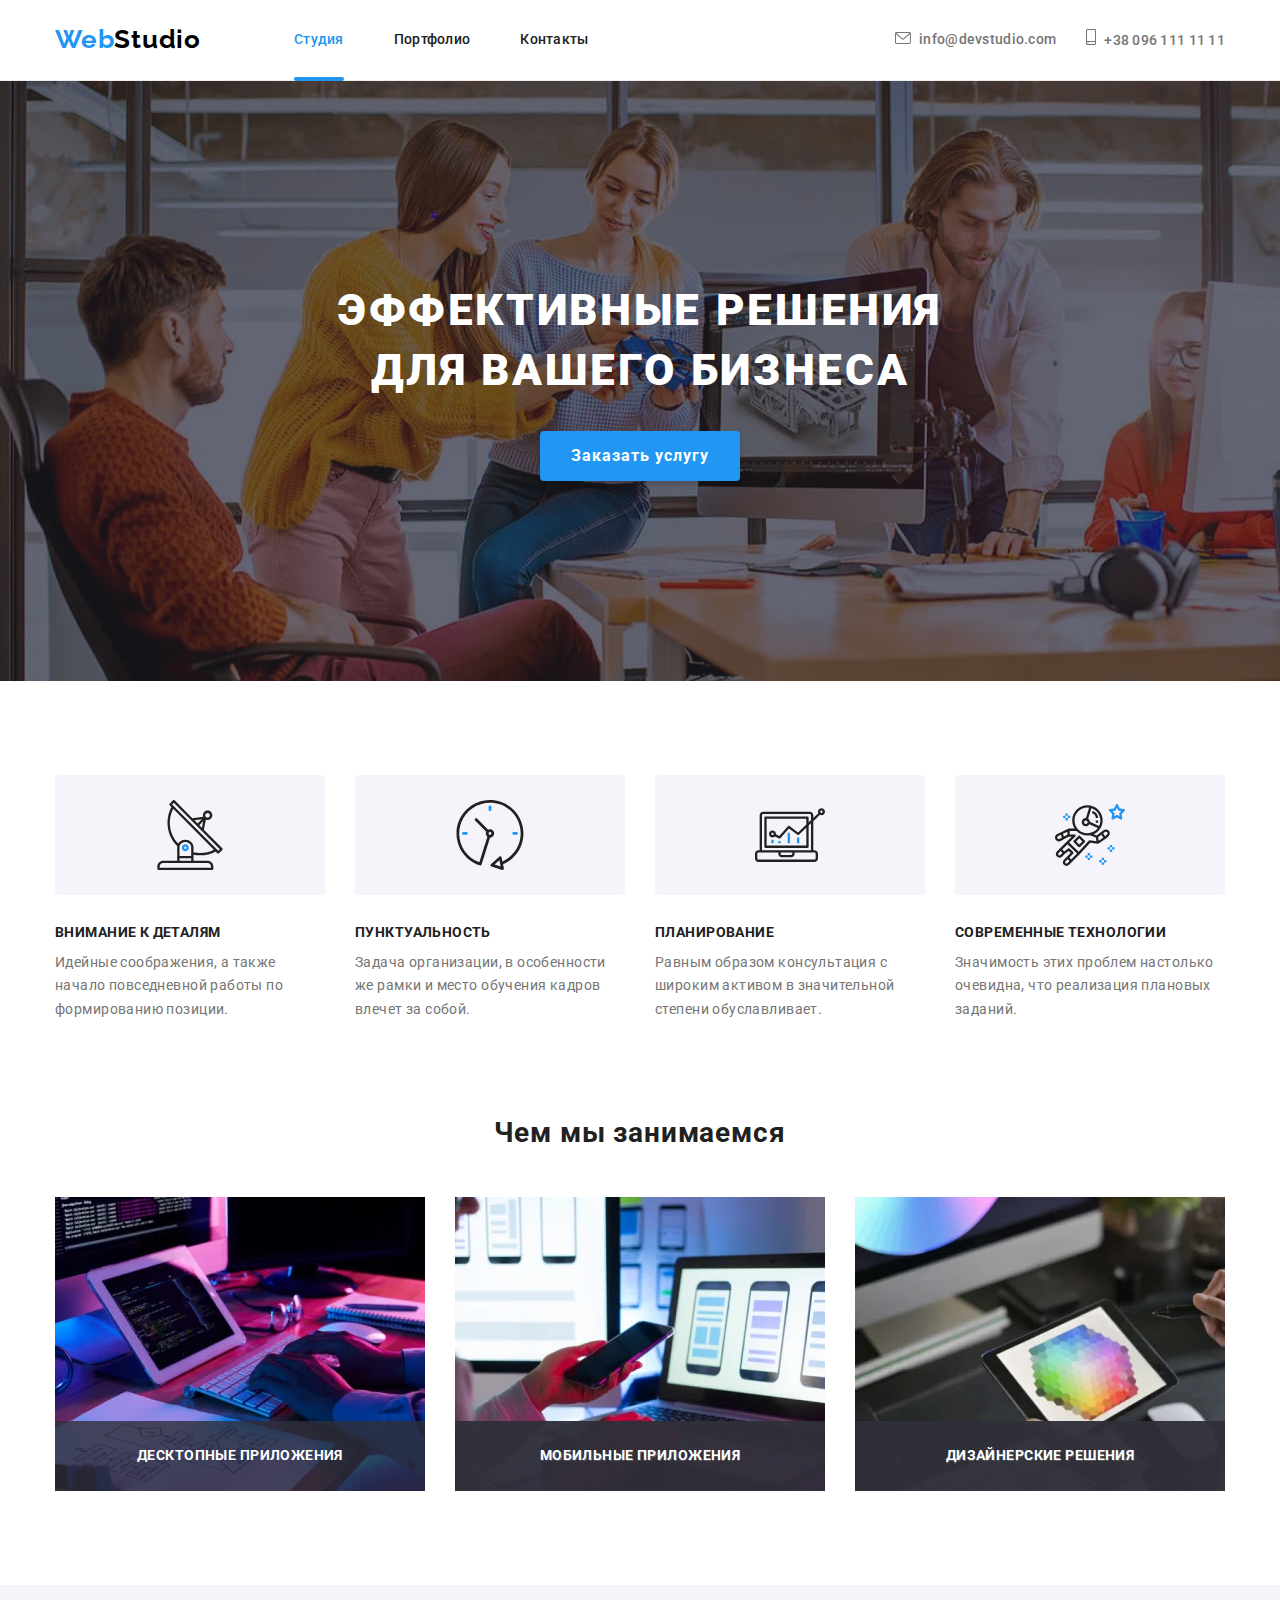
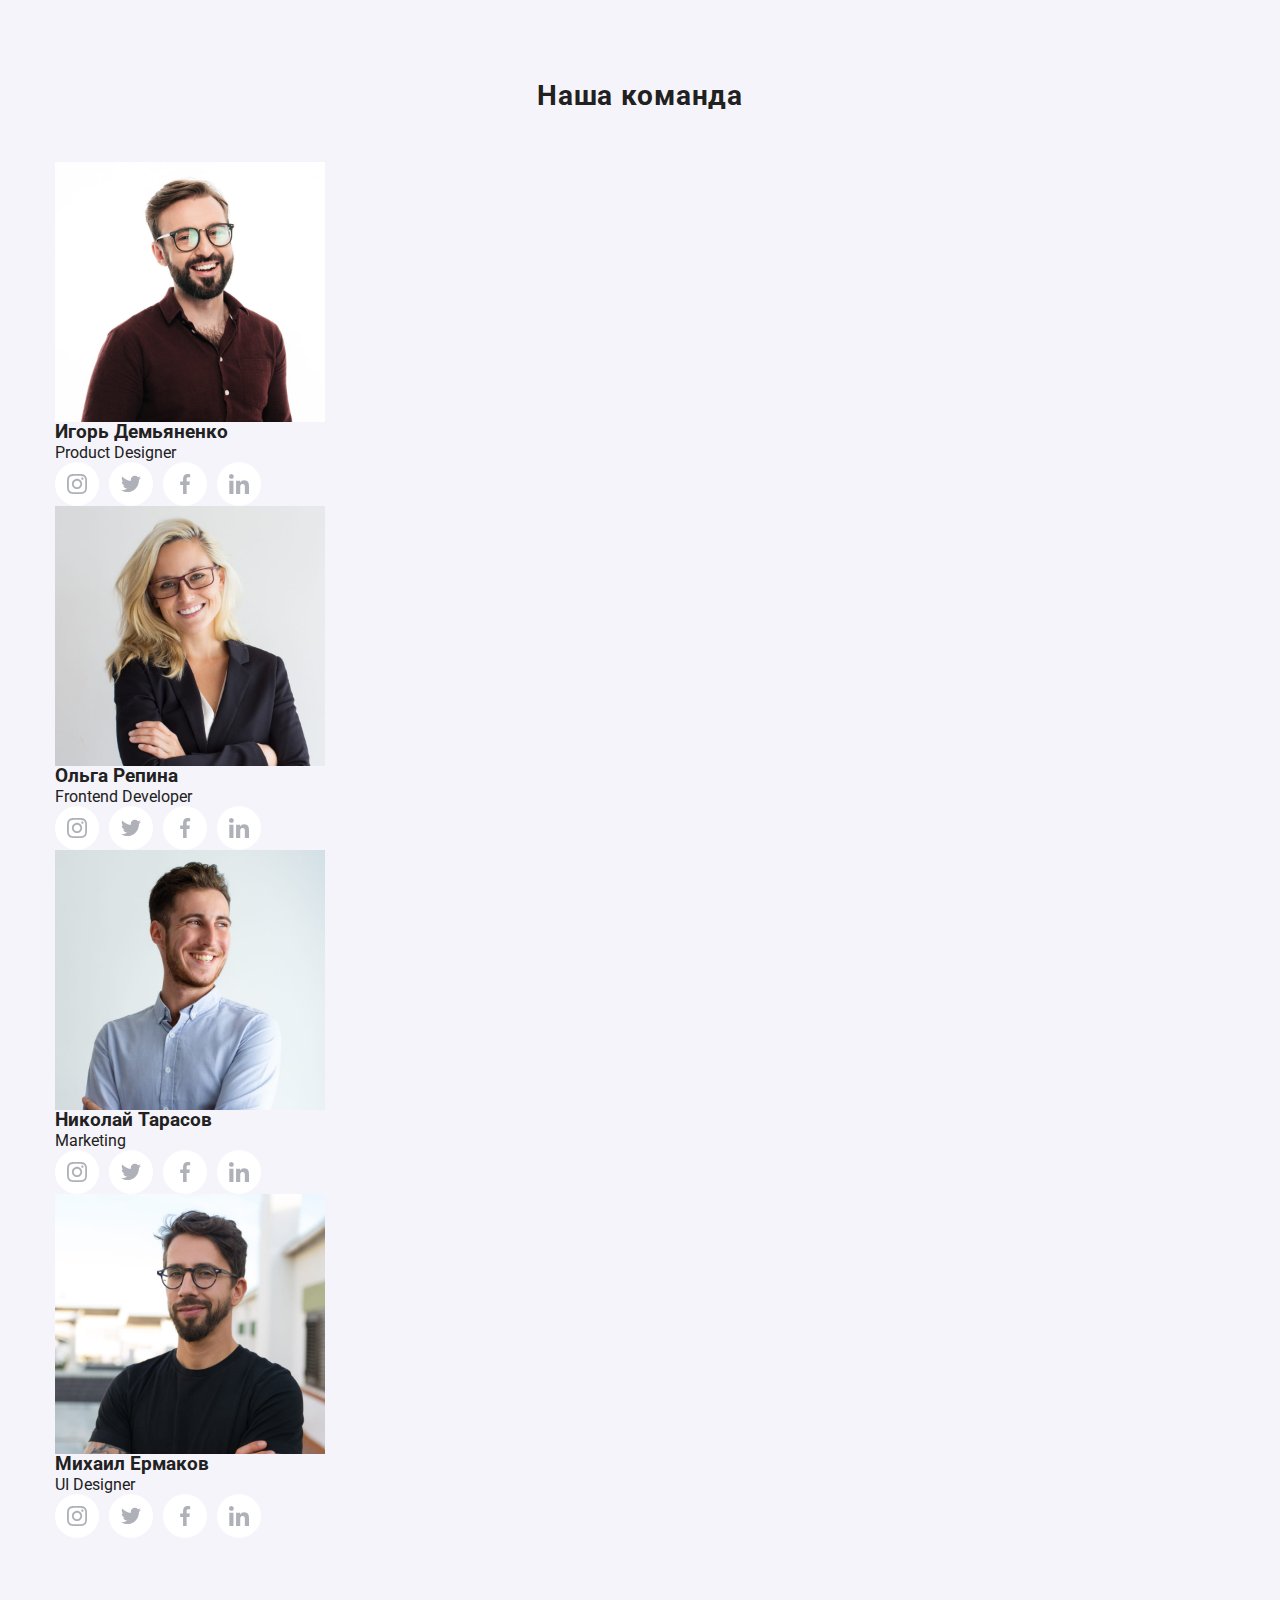
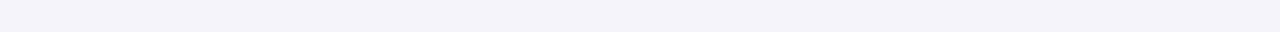
==== commit 32e6099d: "start team" ====
--- a/index.html
+++ b/index.html
@@ -73,11 +73,11 @@
         </div>
     </header>
     <main>
-        <!-- <section class="hero">
+        <section class="hero">
                 <h1 class="hero__title">Эффективные решения <br> для вашего бизнеса</h1>
                 <button type="button" class="modal-btn" data-modal-open>Заказать услугу</button>
-        </section> -->
-        <!-- <section class="benefits">
+        </section>
+        <section class="benefits">
             <div class="container">
             <h2 class="benefits__title visually-hidden">Особенности</h2>
             <ul class="benefits__list list">
@@ -120,34 +120,52 @@
                 </li>
             </ul>
             </div>
-        </section> -->
-        <!-- <section class="about">
+        </section>
+        <section class="about">
             <div class="container">
                 <h2 class="common-title about__title">Чем мы занимаемся</h2>
                 <ul class="about__list list">
                     <li class="about__item">
                         <div class="about-image__wrapper">
-                        <img class="about__img" src="./img/box1O.jpg" alt="typing" width="370">
+                            <picture>
+                                <source srcset="./img/about/img-1-desktop.webp 1x, ./img/about/img-1-desktop@2x.webp 2x" 
+                                    media="(min-width:1200px)" type="image/webp">
+                                <source srcset="./img/about/img-1-desktop.jpg 1x, ./img/about/img-1-desktop@2x.jpg 2x" 
+                                    media="(min-width:1200px)">
+                                <img class="about__img" src="./img/about/img-1-desktop.jpg" alt="typing">
+                            </picture>                        
                         <p class="about__img-caption">Десктопные приложения</p>
                         </div>
                         
                     </li>
                     <li class="about__item"> 
                         <div class="about-image__wrapper">
-                        <img class="about__img" src="./img/box2O.jpg" alt="smartphone" width="370">
+                            <picture>
+                                <source srcset="./img/about/img-2-desktop.webp 1x, ./img/about/img-2-desktop@2x.webp 2x"
+                                    media="(min-width:1200px)" type="image/webp">
+                                <source srcset="./img/about/img-2-desktop.jpg 1x, ./img/about/img-2-desktop@2x.jpg 2x" 
+                                    media="(min-width:1200px)">
+                                <img class="about__img" src="./img/about/img-2-desktop.jpg" alt="smartphone">
+                            </picture>                        
                         <p class="about__img-caption">Мобильные приложения</p>
                         </div>
                     </li>
                     <li class="about__item">
                         <div class="about-image__wrapper">
-                        <img class="about__img" src="./img/box3O.jpg" alt="tablet" width="370">
+                            <picture>
+                                <source srcset="./img/about/img-3-desktop.webp 1x, ./img/about/img-3-desktop@2x.webp 2x" media="(min-width:1200px)"
+                                    type="image/webp">
+                                <source srcset="./img/about/img-3-desktop.jpg 1x, ./img/about/img-3-desktop@2x.jpg 2x" media="(min-width:1200px)">
+                                <img class="about__img" src="./img/about/img-3-desktop.jpg" alt="tablet" width="370">
+                            </picture>
+                        
                         <p class="about__img-caption">Дизайнерские решения</p>
                         </div>
                     </li>
-                </ul>
-            </div>
-        </section> -->
-        <!-- <section class="team section">
+                </ul>  
+            </div>
+        </section>
+        <section class="team section">
             <div class="container">
                 <h2 class="common-title team__title">Наша команда</h2>        
                 <ul class="team__list list">
@@ -301,7 +319,7 @@
                     </li>
                 </ul>
             </div>
-        </section> -->
+        </section>
         <!-- <section class="clients">
             <div class="container">
                 <h2 class="clients__title common-title">Постоянные клиенты</h2>
--- a/css/main.min.css
+++ b/css/main.min.css
@@ -1,2 +1,2 @@
-:root{--main-font: "Roboto", sans-serif;--secondary-font: "Raleway", sans-serif;--main-text-color: #212121;--accent-color: #2196f3;--accent-button-backgroundcolor: #188ce8;--accent-background-color: #f5f4fa;--secondary-color: #ffffff;--secondary-gray-color: #757575;--icons-color: #afb1b8;--transition-duration: 250ms;--timing-function: cubic-bezier(0.4, 0, 0.2, 1)}.visually-hidden{position:absolute;width:1px;height:1px;margin:-1px;border:0;padding:0;white-space:nowrap;clip-path:inset(100%);clip:rect(0 0 0 0);overflow:hidden}h1,h2,h3,h4,h5,h6,p{margin-top:0;margin-bottom:0}ul,ol{margin-top:0;margin-bottom:0;padding-left:0}img{display:block}.list{list-style:none}.link{text-decoration:none;display:inline-block}.container{width:100%;padding-left:15px;padding-right:15px}@media screen and (min-width: 480px){.container{width:480px;margin:0 auto}}@media screen and (min-width: 768px){.container{width:768px}}@media screen and (min-width: 1200px){.container{width:1200px}}.section{padding-top:94px;padding-bottom:94px}body{font-family:var(--main-font);color:var(--main-text-color)}.common-title{font-weight:700;font-size:36px;line-height:1.16;text-align:center;letter-spacing:0.03em}.social-contacts{display:flex}.social-contacts__item:not(:last-child){margin-right:10px}.social-contacts__icon{transition-property:fill;transition-duration:var(--transition-duration);transition-timing-function:var(--timing-function)}.social-contacts__icon_theme_light{fill:var(--icons-color)}.social-contacts__icon_theme_dark{fill:var(--secondary-color)}.social-contacts__link:hover .social-contacts__icon,.social-contacts__link:focus .social-contacts__icon{fill:var(--secondary-color)}.social-contacts__link{display:flex;justify-content:center;align-items:center;width:44px;height:44px;border-radius:50%;transition-property:background-color;transition-duration:var(--transition-duration);transition-timing-function:var(--timing-function)}.social-contacts__link_theme_light{background-color:var(--secondary-color)}.social-contacts__link_theme_dark{background-color:rgba(255,255,255,0.1)}.social-contacts__link:hover,.social-contacts__link:focus{background-color:var(--accent-color);outline:none}.backdrop{position:fixed;top:0;left:0;width:100%;height:100%;background:rgba(0,0,0,0.2);z-index:100;opacity:1;transition:opacity var(--transition-duration) var(--timing-function),visibility var(--transition-duration) var(--timing-function)}.is-hidden{opacity:0;visibility:hidden;pointer-events:none}.is-hidden .modal{transform:translate(-50%, -50%) scale(0.8)}.modal{position:absolute;top:50%;left:50%;transform:translate(-50%, -50%) scale(1);transition:transform var(--transition-duration) var(--timing-function);width:528px;height:581px;padding:40px;background:var(--secondary-color);box-shadow:0px 1px 3px rgba(0,0,0,0.12),0px 1px 1px rgba(0,0,0,0.14),0px 2px 1px rgba(0,0,0,0.2);border-radius:4px}.modal__close-btn{position:absolute;width:30px;height:30px;display:flex;justify-content:center;align-items:center;background:var(--secondary-color);border:1px solid rgba(0,0,0,0.1);border-radius:50%;top:8px;right:8px;padding:0px;cursor:pointer;transition:fill var(--transition-duration) var(--timing-function)}.modal__close-btn:hover,.modal__close-btn:focus{fill:var(--accent-color)}.modal__title{font-weight:bold;font-size:20px;line-height:1.15;text-align:center;letter-spacing:0.03em;color:var(--main-text-color);margin-bottom:12px}.modal__form{display:flex;flex-direction:column}.modal__form-field{font-weight:normal;font-size:12px;line-height:1.17;letter-spacing:0.01em;color:var(--secondary-gray-color);margin-bottom:10px}.modal__input{width:100%;height:40px;border:1px solid rgba(33,33,33,0.2);border-radius:4px;padding-left:42px;transition:border-color var(--transition-duration) var(--timing-function)}.modal__input:focus{border-color:var(--accent-color);outline:none}.modal__input:focus+.form-field-icon{fill:var(--accent-color)}.modal__input-wrapper{position:relative;display:block;margin-top:4px}.modal__input-icon{position:absolute;top:50%;left:12px;transform:translateY(-50%);transition:fill var(--transition-duration) var(--timing-function)}.modal__textarea{display:block;width:100%;height:120px;border:1px solid rgba(33,33,33,0.2);border-radius:4px;resize:none;padding:12px 16px;margin-top:4px;margin-bottom:20px;transition:border-color var(--transition-duration) var(--timing-function)}.modal__textarea:focus{border-color:var(--accent-color);outline:none}.modal__textarea::placeholder{color:rgba(117,117,117,0.5);font-weight:normal;font-size:14px;line-height:1.14;letter-spacing:0.01em}.modal__checkbox-policy{font-weight:normal;font-size:14px;line-height:1.71;letter-spacing:0.03em;color:var(--secondary-gray-color);margin-bottom:30px}.modal__checkbox-policy::before{display:inline-block;vertical-align:middle;content:"";width:16px;height:15px;border:2px solid var(--main-text-color);border-radius:2px;cursor:pointer;margin-right:8px;transition:border-color var(--transition-duration) var(--timing-function)}.modal__checkbox:checked+.modal__checkbox-policy::before{background-color:var(--accent-color);border-color:var(--accent-color);background-image:url("../img/icon_check.svg");background-size:contain;background-origin:border-box}.modal__checkbox:focus+.modal__checkbox-policy::before{border-color:var(--accent-color)}.modal__policy-link{color:var(--accent-color)}@media screen and (max-width: 767px){.menu{display:none}}@media screen and (min-width: 768px){.menu{display:flex}}@media screen and (min-width: 768px){.menu__link{position:relative;font-weight:500;font-size:14px;line-height:1.14;letter-spacing:0.02em;color:var(--main-text-color);transition-property:color;transition-duration:var(--transition-duration);transition-timing-function:var(--timing-function)}.menu__link:hover,.menu__link:focus{color:var(--accent-color);outline:none}.menu__link_current{color:var(--accent-color)}.menu__link_current::after{position:absolute;left:0;bottom:-37px;display:block;content:"";width:100%;height:4px;background:var(--accent-color);border-radius:2px}}@media screen and (min-width: 768px){.menu__item:not(:last-child){margin-right:50px}}.logo{font-family:var(--secondary-font);font-weight:700;font-size:26px;line-height:1.19;letter-spacing:0.03em}.logo_theme_light{color:#000000}.logo_theme_dark{color:var(--secondary-color)}.logo .logo__blue-part{color:var(--accent-color)}@media screen and (min-width: 768px){.logo{font-family:var(--secondary-font);font-weight:700;font-size:24px;line-height:1.17;letter-spacing:0.03em}}@media screen and (max-width: 767px){.contacts{display:none}}@media screen and (min-width: 768px){.contacts__item:not(:last-child){margin-bottom:10px}}@media screen and (min-width: 768px){.contacts__envelope-icon{fill:currentColor;margin-right:8px}}@media screen and (min-width: 768px){.contacts__smartphone-icon{fill:currentColor;margin-right:8px}}@media screen and (min-width: 768px){.contacts__mail-link{font-weight:500;font-size:12px;line-height:1.17;letter-spacing:0.02em;color:var(--secondary-gray-color);transition-property:color;transition-duration:var(--transition-duration);transition-timing-function:var(--timing-function)}.contacts__mail-link:hover{color:var(--accent-color);outline:none}.contacts__mail-link:hover .envelope-icon{fill:currentColor}.contacts__mail-link:focus{color:var(--accent-color);outline:none}.contacts__mail-link:focus .envelope-icon{fill:currentColor}}@media screen and (min-width: 768px){.contacts__tel-link{font-weight:500;font-size:12px;line-height:1.17;letter-spacing:0.02em;color:var(--secondary-gray-color);transition-property:color;transition-duration:var(--transition-duration);transition-timing-function:var(--timing-function)}.contacts__tel-link:hover{color:var(--accent-color);outline:none}.contacts__tel-link:hover .smartphone-icon{fill:currentColor}.contacts__tel-link:focus{color:var(--accent-color);outline:none}.contacts__tel-link:focus .smartphone-icon{fill:currentColor}}.modal-btn{align-self:center;width:200px;height:50px;display:inline-block;font-weight:700;font-size:16px;line-height:1.87;letter-spacing:0.06em;color:var(--secondary-color);background-color:var(--accent-color);cursor:pointer;border:none;border-radius:4px;box-shadow:0px 4px 4px rgba(0,0,0,0.15);transition-property:background-color;transition-duration:var(--transition-duration);transition-timing-function:var(--timing-function)}.modal-btn:hover,.modal-btn:focus{background-color:var(--accent-button-backgroundcolor);outline:none}@media screen and (max-width: 767px){.mobile-menu{position:fixed;top:0;left:0;width:100vw;height:100vh;background-color:#ffffff;overflow:auto;opacity:0;visibility:hidden;pointer-events:none}.mobile-menu__container{position:relative;padding-top:48px;padding-bottom:48px;padding-left:25px}.mobile-menu__close-btn{position:absolute;top:10px;right:0;width:40px;height:40px;border:none;background-color:transparent;padding:0}.mobile-menu__close-btn:hover,.mobile-menu__close-btn:focus{fill:var(--accent-color)}.mobile-menu__link{font-style:normal;font-weight:500;font-size:40px;line-height:1.18;letter-spacing:0.02em;color:var(--main-text-color)}.mobile-menu__link_current{color:var(--accent-color)}.mobile-menu__item:not(:last-child){margin-bottom:32px}.mobile-menu__contacts{margin-top:302px}.mobile-menu__contacts-item:not(:last-child){margin-bottom:32px}.phone{font-style:normal;font-weight:500;font-size:34px;line-height:1.18;letter-spacing:0.02em;color:var(--accent-color)}.mail{font-style:normal;font-weight:500;font-size:24px;line-height:1.17;letter-spacing:0.02em;color:var(--secondary-gray-color)}.mobile-menu__social-networks{display:flex;margin-top:64px}.mobile-menu__social-networks-item:not(:last-child)::after{content:"";width:22px;height:0px;border:1px solid rgba(33,33,33,0.2);transform:rotate(90deg);margin-left:10px;margin-right:10px}.mobile-menu__social-networks-link{font-style:normal;font-weight:500;font-size:18px;line-height:1.22;letter-spacing:0.02em;color:var(--accent-color)}.mobile-menu.is-open{opacity:1;visibility:visible;pointer-events:auto}}@media screen and (min-width: 768px){.mobile-menu{display:none}}.header{border-bottom:1px solid #ececec}.header__container{display:flex;justify-content:space-between;align-items:center;padding-top:16px;padding-bottom:16px}.header__burger-btn{line-height:0;background-color:transparent;border:none;padding:0}@media screen and (min-width: 768px){.header__burger-btn{display:none}}@media screen and (min-width: 768px){.header__container{padding-top:26px;padding-bottom:26px}}@media screen and (min-width: 768px){.header__logo{margin-right:88px}}@media screen and (min-width: 768px){.header__nav{display:flex;align-items:center}}.hero{padding-top:200px;padding-bottom:200px;text-align:center;background-color:#2f303a;background-image:linear-gradient(rgba(47,48,58,0.4), rgba(47,48,58,0.4)),url(../img/bg.jpg);background-size:cover}.hero__title{font-weight:900;font-size:44px;line-height:1.36;text-align:center;letter-spacing:0.06em;text-transform:uppercase;color:var(--secondary-color);margin-bottom:30px}.benefits{padding-top:94px;padding-bottom:93px}.benefits__list{display:flex;justify-content:space-between}.benefits__icons{display:flex;justify-content:center;align-items:center;height:120px;background:var(--accent-background-color);border-radius:4px;margin-bottom:30px}.benefits__item{max-width:270px}.benefits__subtitle{font-weight:700;font-size:14px;line-height:1.14;letter-spacing:0.03em;text-transform:uppercase;color:var(--main-text-color);margin-bottom:10px}.benefits__text{font-size:14px;line-height:1.71;letter-spacing:0.03em;color:var(--secondary-gray-color)}.about{padding-bottom:94px}@media screen and (max-width: 1199px){.about{display:none}}.about__title{margin-bottom:48px}.about__list{display:flex;justify-content:space-between}.about-image__wrapper{position:relative}.about__img-caption{position:absolute;width:100%;height:70px;right:0;bottom:0;padding:27px 82px;background:rgba(47,48,58,0.8);font-weight:bold;font-size:14px;line-height:1.14;text-align:center;letter-spacing:0.03em;text-transform:uppercase;color:var(--secondary-color)}.team{background:var(--accent-background-color)}.team__list{display:flex;flex-wrap:wrap;margin-left:-30px;margin-top:-30px}.team__member{flex-basis:calc((100% - 120px) / 4);margin-left:30px;margin-top:30px;box-shadow:0px 1px 3px rgba(0,0,0,0.12),0px 1px 1px rgba(0,0,0,0.14),0px 2px 1px rgba(0,0,0,0.2)}.team__title{margin-bottom:50px}.team__information{padding-left:32px;padding-right:32px;padding-top:30px;padding-bottom:30px;text-align:center;background:var(--secondary-color);box-shadow:0px 1px 3px rgba(0,0,0,0.12),0px 1px 1px rgba(0,0,0,0.14),0px 2px 1px rgba(0,0,0,0.2);border-radius:0px 0px 4px 4px}.team__name{font-weight:500;font-size:16px;line-height:1.18;letter-spacing:0.03em;color:var(--main-text-color);margin-bottom:10px}.team__position{font-size:16px;line-height:1.18;letter-spacing:0.03em;color:var(--secondary-gray-color);margin-bottom:16px}.clients{padding-top:94px;padding-bottom:89px}.clients__title{margin-bottom:50px}.clients__list{display:flex;justify-content:space-between}.clients__link{display:flex;justify-content:center;align-items:center;border:1px solid #afb1b8;border-radius:4px;width:170px;height:92px;transition-property:border;transition-duration:var(--transition-duration);transition-timing-function:var(--timing-function)}.clients__link:hover,.clients__link:focus{border:1px solid var(--accent-color);outline:none}.clients__link:hover .clients__icon,.clients__link:focus .clients__icon{fill:var(--accent-color)}.clients__icon{fill:var(--icons-color);transition-property:fill;transition-duration:var(--transition-duration);transition-timing-function:var(--timing-function)}.footer{background:#2f303a;padding-top:60px;padding-bottom:60px}.footer__container{display:flex;align-items:baseline}.footer__logo{margin-bottom:20px}.footer__adress-text{width:231px;font-style:normal;font-size:14px;line-height:1.71;letter-spacing:0.03em;color:var(--secondary-color);margin-bottom:9px}.footer__list-item:not(:last-child){margin-bottom:9px}.footer__contact-link{font-style:normal;font-weight:400;font-size:14px;line-height:1.71;letter-spacing:0.03em;color:rgba(255,255,255,0.6);transition-property:color;transition-duration:var(--transition-duration);transition-timing-function:var(--timing-function)}.footer__contact-link:hover,.footer__contact-link:focus{color:var(--accent-color)}.footer__contacts{margin-right:70px}.footer__social-contacts{width:206px;height:80px;margin-right:93px}.footer__join-text{font-weight:700;font-size:14px;line-height:1.14;letter-spacing:0.03em;text-transform:uppercase;color:var(--secondary-color);margin-bottom:20px}.footer__form{display:flex;justify-content:flex-start;align-items:flex-end}.subscription__title{font-weight:700;font-size:14px;line-height:1.14;letter-spacing:0.03em;text-transform:uppercase;color:var(--secondary-color)}.subscription__input{width:358px;height:50px;border:1px solid rgba(255,255,255,0.3);box-sizing:border-box;filter:drop-shadow(0px 4px 4px rgba(0,0,0,0.15));border-radius:4px;background-color:transparent;font-weight:normal;font-size:16px;line-height:1.25;letter-spacing:0.03em;color:rgba(255,255,255,0.6);padding:15px 16px;margin-right:12px;margin-top:20px;transition:border-color var(--transition-duration) var(--timing-function)}.subscription__input::placeholder{font-weight:400;font-size:16px;line-height:1.25;letter-spacing:0.03em;color:rgba(255,255,255,0.6)}.subscription__input:focus{border-color:var(--accent-color);outline:none}.subscription__btn{display:flex;align-items:center;width:200px;height:50px;background:var(--accent-color);box-shadow:0px 4px 4px rgba(0,0,0,0.15);border-radius:4px;font-weight:700;font-size:16px;line-height:1.88;letter-spacing:0.06em;color:var(--secondary-color);border:none;cursor:pointer;padding:10px 28px;transform:background-color var(--transition-duration) var(--timing-function)}.subscription__btn:hover,.subscription__btn:focus{background-color:var(--accent-button-backgroundcolor)}.subscription__btn-icon{margin-left:10px;fill:currentColor}.filtr-section-list{display:flex;justify-content:center}.filtr-section-item:not(:last-child){margin-right:8px}.filtr-section-item{margin-bottom:50px;transition-property:box-shadow;transition-duration:var(--transition-duration);transition-timing-function:var(--timing-function)}.portfolio-list{display:flex;flex-wrap:wrap;margin-left:-30px;margin-top:-30px}.portfolio-item{flex-basis:calc((100% - 90px) / 3);margin-left:30px;margin-top:30px}.filtr-btn{font-family:var(--main-font);font-weight:500;font-size:16px;line-height:1.62;letter-spacing:0.03em;background:var(--accent-background-color);color:var(--main-text-color);cursor:pointer;padding:6px 22px;border:none;border-radius:4px;transition-property:color;transition-duration:var(--transition-duration);transition-timing-function:var(--timing-function);transition-property:background-color;transition-duration:var(--transition-duration);transition-timing-function:var(--timing-function);transition-property:box-shadow;transition-duration:var(--transition-duration);transition-timing-function:var(--timing-function)}.filtr-btn:hover,.filtr-btn:focus{background-color:var(--accent-color);color:var(--secondary-color);box-shadow:0px 3px 1px rgba(0,0,0,0.1),0px 1px 2px rgba(0,0,0,0.08),0px 2px 2px rgba(0,0,0,0.12);outline:none}.portfolio-img-title{font-family:var(--main-font);font-weight:700;font-size:18px;line-height:2;letter-spacing:0.06em;color:var(--main-text-color);margin-bottom:4px}.portfolio-img-text{font-family:var(--main-font);font-size:16px;line-height:1.87;letter-spacing:0.03em;color:var(--secondary-gray-color)}.portfolio-img-content{padding:20px 24px;background:var(--secondary-color);border:1px solid #eeeeee;border-top:none}.portfolio-card-link{transition-property:box-shadow;transition-duration:var(--transition-duration);transition-timing-function:var(--timing-function)}.portfolio-card-link:hover,.portfolio-card-link:focus{box-shadow:0px 1px 1px rgba(0,0,0,0.12),0px 4px 4px rgba(0,0,0,0.06),1px 4px 6px rgba(0,0,0,0.16);outline:none}.portfolio-card-link:hover .overlay,.portfolio-card-link:focus .overlay{transform:translateY(0%)}.overlay{position:absolute;top:0;left:0;width:100%;height:100%;background-color:var(--accent-color);padding:63px 24px;font-family:var(--main-font);font-size:18px;line-height:1.56;letter-spacing:0.03em;color:var(--secondary-color);overflow:auto;transform:translateY(100%);transition:transform var(--transition-duration) var(--timing-function)}.portfolio-img-wrapper{position:relative;overflow:hidden}
+:root{--main-font: "Roboto", sans-serif;--secondary-font: "Raleway", sans-serif;--main-text-color: #212121;--accent-color: #2196f3;--accent-button-backgroundcolor: #188ce8;--accent-background-color: #f5f4fa;--secondary-color: #ffffff;--secondary-gray-color: #757575;--icons-color: #afb1b8;--transition-duration: 250ms;--timing-function: cubic-bezier(0.4, 0, 0.2, 1)}.visually-hidden{position:absolute;width:1px;height:1px;margin:-1px;border:0;padding:0;white-space:nowrap;clip-path:inset(100%);clip:rect(0 0 0 0);overflow:hidden}h1,h2,h3,h4,h5,h6,p{margin-top:0;margin-bottom:0}ul,ol{margin-top:0;margin-bottom:0;padding-left:0}img{display:block}.list{list-style:none}.link{text-decoration:none;display:inline-block}.container{width:100%;padding-left:15px;padding-right:15px}@media screen and (min-width: 480px){.container{width:480px;margin:0 auto}}@media screen and (min-width: 768px){.container{width:768px}}@media screen and (min-width: 1200px){.container{width:1200px}}.section{padding-top:60px;padding-bottom:60px}@media screen and (min-width: 1200px){.section{padding-top:94px;padding-bottom:94px}}body{font-family:var(--main-font);color:var(--main-text-color)}.common-title{font-weight:700;font-size:28px;line-height:1.18;text-align:center;letter-spacing:0.03em}.social-contacts{display:flex}.social-contacts__item:not(:last-child){margin-right:10px}.social-contacts__icon{transition-property:fill;transition-duration:var(--transition-duration);transition-timing-function:var(--timing-function)}.social-contacts__icon_theme_light{fill:var(--icons-color)}.social-contacts__icon_theme_dark{fill:var(--secondary-color)}.social-contacts__link:hover .social-contacts__icon,.social-contacts__link:focus .social-contacts__icon{fill:var(--secondary-color)}.social-contacts__link{display:flex;justify-content:center;align-items:center;width:44px;height:44px;border-radius:50%;transition-property:background-color;transition-duration:var(--transition-duration);transition-timing-function:var(--timing-function)}.social-contacts__link_theme_light{background-color:var(--secondary-color)}.social-contacts__link_theme_dark{background-color:rgba(255,255,255,0.1)}.social-contacts__link:hover,.social-contacts__link:focus{background-color:var(--accent-color);outline:none}.backdrop{position:fixed;top:0;left:0;width:100%;height:100%;background:rgba(0,0,0,0.2);z-index:100;opacity:1;transition:opacity var(--transition-duration) var(--timing-function),visibility var(--transition-duration) var(--timing-function)}.is-hidden{opacity:0;visibility:hidden;pointer-events:none}.is-hidden .modal{transform:translate(-50%, -50%) scale(0.8)}.modal{position:absolute;top:50%;left:50%;transform:translate(-50%, -50%) scale(1);transition:transform var(--transition-duration) var(--timing-function);width:528px;height:581px;padding:40px;background:var(--secondary-color);box-shadow:0px 1px 3px rgba(0,0,0,0.12),0px 1px 1px rgba(0,0,0,0.14),0px 2px 1px rgba(0,0,0,0.2);border-radius:4px}.modal__close-btn{position:absolute;width:30px;height:30px;display:flex;justify-content:center;align-items:center;background:var(--secondary-color);border:1px solid rgba(0,0,0,0.1);border-radius:50%;top:8px;right:8px;padding:0px;cursor:pointer;transition:fill var(--transition-duration) var(--timing-function)}.modal__close-btn:hover,.modal__close-btn:focus{fill:var(--accent-color)}.modal__title{font-weight:bold;font-size:20px;line-height:1.15;text-align:center;letter-spacing:0.03em;color:var(--main-text-color);margin-bottom:12px}.modal__form{display:flex;flex-direction:column}.modal__form-field{font-weight:normal;font-size:12px;line-height:1.17;letter-spacing:0.01em;color:var(--secondary-gray-color);margin-bottom:10px}.modal__input{width:100%;height:40px;border:1px solid rgba(33,33,33,0.2);border-radius:4px;padding-left:42px;transition:border-color var(--transition-duration) var(--timing-function)}.modal__input:focus{border-color:var(--accent-color);outline:none}.modal__input:focus+.form-field-icon{fill:var(--accent-color)}.modal__input-wrapper{position:relative;display:block;margin-top:4px}.modal__input-icon{position:absolute;top:50%;left:12px;transform:translateY(-50%);transition:fill var(--transition-duration) var(--timing-function)}.modal__textarea{display:block;width:100%;height:120px;border:1px solid rgba(33,33,33,0.2);border-radius:4px;resize:none;padding:12px 16px;margin-top:4px;margin-bottom:20px;transition:border-color var(--transition-duration) var(--timing-function)}.modal__textarea:focus{border-color:var(--accent-color);outline:none}.modal__textarea::placeholder{color:rgba(117,117,117,0.5);font-weight:normal;font-size:14px;line-height:1.14;letter-spacing:0.01em}.modal__checkbox-policy{font-weight:normal;font-size:14px;line-height:1.71;letter-spacing:0.03em;color:var(--secondary-gray-color);margin-bottom:30px}.modal__checkbox-policy::before{display:inline-block;vertical-align:middle;content:"";width:16px;height:15px;border:2px solid var(--main-text-color);border-radius:2px;cursor:pointer;margin-right:8px;transition:border-color var(--transition-duration) var(--timing-function)}.modal__checkbox:checked+.modal__checkbox-policy::before{background-color:var(--accent-color);border-color:var(--accent-color);background-image:url("../img/icon_check.svg");background-size:contain;background-origin:border-box}.modal__checkbox:focus+.modal__checkbox-policy::before{border-color:var(--accent-color)}.modal__policy-link{color:var(--accent-color)}@media screen and (max-width: 767px){.menu{display:none}}@media screen and (min-width: 768px){.menu{display:flex}}@media screen and (min-width: 768px){.menu__link{position:relative;font-weight:500;font-size:14px;line-height:1.14;letter-spacing:0.02em;color:var(--main-text-color);transition-property:color;transition-duration:var(--transition-duration);transition-timing-function:var(--timing-function)}.menu__link:hover,.menu__link:focus{color:var(--accent-color);outline:none}.menu__link_current{color:var(--accent-color)}.menu__link_current::after{position:absolute;left:0;bottom:-33px;display:block;content:"";width:100%;height:4px;background:var(--accent-color);border-radius:2px}}@media screen and (min-width: 768px){.menu__item:not(:last-child){margin-right:50px}}.logo{font-family:var(--secondary-font);font-weight:700;font-size:26px;line-height:1.19;letter-spacing:0.03em}.logo_theme_light{color:#000000}.logo_theme_dark{color:var(--secondary-color)}.logo .logo__blue-part{color:var(--accent-color)}@media screen and (min-width: 768px){.logo{font-family:var(--secondary-font);font-weight:700;font-size:24px;line-height:1.17;letter-spacing:0.03em}}@media screen and (min-width: 1200px){.logo{font-family:var(--secondary-font);font-weight:700;font-size:26px;line-height:1.19;letter-spacing:0.03em}}@media screen and (max-width: 767px){.contacts{display:none}}@media screen and (min-width: 768px) and (max-width: 1199px){.contacts__item:not(:last-child){margin-bottom:10px}}@media screen and (min-width: 768px){.contacts__envelope-icon{fill:currentColor;margin-right:8px}}@media screen and (min-width: 768px){.contacts__smartphone-icon{fill:currentColor;margin-right:8px}}@media screen and (min-width: 768px){.contacts__mail-link{font-weight:500;font-size:12px;line-height:1.17;letter-spacing:0.02em;color:var(--secondary-gray-color);transition-property:color;transition-duration:var(--transition-duration);transition-timing-function:var(--timing-function)}.contacts__mail-link:hover{color:var(--accent-color);outline:none}.contacts__mail-link:hover .envelope-icon{fill:currentColor}.contacts__mail-link:focus{color:var(--accent-color);outline:none}.contacts__mail-link:focus .envelope-icon{fill:currentColor}}@media screen and (min-width: 768px){.contacts__tel-link{font-weight:500;font-size:12px;line-height:1.17;letter-spacing:0.02em;color:var(--secondary-gray-color);transition-property:color;transition-duration:var(--transition-duration);transition-timing-function:var(--timing-function)}.contacts__tel-link:hover{color:var(--accent-color);outline:none}.contacts__tel-link:hover .smartphone-icon{fill:currentColor}.contacts__tel-link:focus{color:var(--accent-color);outline:none}.contacts__tel-link:focus .smartphone-icon{fill:currentColor}}@media screen and (min-width: 1200px){.contacts{display:flex;align-items:center}}@media screen and (min-width: 1200px){.contacts__item:not(:last-child){margin-right:30px}}@media screen and (min-width: 1200px){.contacts__mail-link{font-size:14px;line-height:1.14}}@media screen and (min-width: 1200px){.contacts__tel-link{font-size:14px;line-height:1.14}}.modal-btn{align-self:center;width:200px;height:50px;display:inline-block;font-weight:700;font-size:16px;line-height:1.87;letter-spacing:0.06em;color:var(--secondary-color);background-color:var(--accent-color);cursor:pointer;border:none;border-radius:4px;box-shadow:0px 4px 4px rgba(0,0,0,0.15);transition-property:background-color;transition-duration:var(--transition-duration);transition-timing-function:var(--timing-function)}.modal-btn:hover,.modal-btn:focus{background-color:var(--accent-button-backgroundcolor);outline:none}@media screen and (max-width: 767px){.mobile-menu{position:fixed;top:0;left:0;width:100vw;height:100vh;background-color:#ffffff;overflow:auto;opacity:0;visibility:hidden;pointer-events:none}.mobile-menu__container{position:relative;padding-top:48px;padding-bottom:48px;padding-left:25px}.mobile-menu__close-btn{position:absolute;top:10px;right:0;width:40px;height:40px;border:none;background-color:transparent;padding:0}.mobile-menu__close-btn:hover,.mobile-menu__close-btn:focus{fill:var(--accent-color)}.mobile-menu__link{font-style:normal;font-weight:500;font-size:40px;line-height:1.18;letter-spacing:0.02em;color:var(--main-text-color)}.mobile-menu__link_current{color:var(--accent-color)}.mobile-menu__item:not(:last-child){margin-bottom:32px}.mobile-menu__contacts{margin-top:302px}.mobile-menu__contacts-item:not(:last-child){margin-bottom:32px}.phone{font-style:normal;font-weight:500;font-size:34px;line-height:1.18;letter-spacing:0.02em;color:var(--accent-color)}.mail{font-style:normal;font-weight:500;font-size:24px;line-height:1.17;letter-spacing:0.02em;color:var(--secondary-gray-color)}.mobile-menu__social-networks{display:flex;margin-top:64px}.mobile-menu__social-networks-item:not(:last-child)::after{content:"";width:22px;height:0px;border:1px solid rgba(33,33,33,0.2);transform:rotate(90deg);margin-left:10px;margin-right:10px}.mobile-menu__social-networks-link{font-style:normal;font-weight:500;font-size:18px;line-height:1.22;letter-spacing:0.02em;color:var(--accent-color)}.mobile-menu.is-open{opacity:1;visibility:visible;pointer-events:auto}}@media screen and (min-width: 768px){.mobile-menu{display:none}}.header{border-bottom:1px solid #ececec}.header__container{display:flex;justify-content:space-between;align-items:center;padding-top:16px;padding-bottom:16px}.header__burger-btn{line-height:0;background-color:transparent;border:none;padding:0}@media screen and (min-width: 768px){.header__burger-btn{display:none}}@media screen and (min-width: 768px){.header__container{padding-top:26px;padding-bottom:26px}}@media screen and (min-width: 768px){.header__logo{margin-right:88px}}@media screen and (min-width: 768px){.header__nav{display:flex;align-items:center}}@media screen and (min-width: 1200px){.header__logo{margin-right:93px}}@media screen and (min-width: 1200px){.header__container{padding-top:24px;padding-bottom:25px}}@media screen and (max-width: 1199px){.hero{padding-top:118px;padding-bottom:118px;text-align:center;background-color:#2f303a;background-size:cover}.hero__title{font-weight:900;font-size:26px;line-height:1.62;text-align:center;letter-spacing:0.06em;text-transform:uppercase;color:var(--secondary-color);margin-bottom:30px}}@media screen and (max-width: 767px){.hero{background-image:linear-gradient(rgba(47,48,58,0.4), rgba(47,48,58,0.4)),url(../img/hero/hero-mobile.jpg)}}@media screen and (min-width: 768px){.hero{background-image:linear-gradient(rgba(47,48,58,0.4), rgba(47,48,58,0.4)),url(../img/hero/hero-tablet.jpg)}}@media screen and (min-width: 1200px){.hero{padding-top:200px;padding-bottom:200px;text-align:center;background-color:#2f303a;background-size:cover;background-image:linear-gradient(rgba(47,48,58,0.4), rgba(47,48,58,0.4)),url(../img/hero/hero-desktop.jpg)}.hero__title{font-weight:900;font-size:44px;line-height:1.36;text-align:center;letter-spacing:0.06em;text-transform:uppercase;color:var(--secondary-color);margin-bottom:30px}}.benefits{padding-top:60px;padding-bottom:60px}.benefits__icons{display:flex;justify-content:center;align-items:center;width:450px;height:120px;background:var(--accent-background-color);border-radius:4px;margin-bottom:30px}.benefits__subtitle{font-weight:700;font-size:14px;line-height:1.14;letter-spacing:0.03em;text-transform:uppercase;color:var(--main-text-color);margin-bottom:10px}.benefits__text{font-size:14px;line-height:1.71;letter-spacing:0.03em;color:var(--secondary-gray-color)}@media screen and (min-width: 1200px){.benefits{padding-top:94px;padding-bottom:94px}}@media screen and (max-width: 767px){.benefits__item:not(:last-child){margin-bottom:30px}}@media screen and (min-width: 768px){.benefits__icons{width:354px}}@media screen and (min-width: 1200px){.benefits__icons{width:270px}}@media screen and (min-width: 768px){.benefits__list{display:flex;flex-wrap:wrap;margin-right:-30px;margin-bottom:-30px}}@media screen and (min-width: 768px){.benefits__item{margin-right:30px;margin-bottom:30px;flex-basis:calc((100% - 2 * 30px) / 2)}}@media screen and (min-width: 1200px){.benefits__item{flex-basis:calc((100% - 4 * 30px) / 4)}}.about{padding-bottom:94px}@media screen and (max-width: 1199px){.about{display:none}}.about__title{margin-bottom:48px}.about__list{display:flex;justify-content:space-between}.about-image__wrapper{position:relative}.about__img-caption{position:absolute;width:100%;height:70px;right:0;bottom:0;padding:27px 82px;background:rgba(47,48,58,0.8);font-weight:bold;font-size:14px;line-height:1.14;text-align:center;letter-spacing:0.03em;text-transform:uppercase;color:var(--secondary-color)}.team{background:var(--accent-background-color)}.team__title{margin-bottom:30px}@media screen and (min-width: 1200px){.team__title{margin-bottom:50px}}.clients{padding-top:94px;padding-bottom:89px}.clients__title{margin-bottom:50px}.clients__list{display:flex;justify-content:space-between}.clients__link{display:flex;justify-content:center;align-items:center;border:1px solid #afb1b8;border-radius:4px;width:170px;height:92px;transition-property:border;transition-duration:var(--transition-duration);transition-timing-function:var(--timing-function)}.clients__link:hover,.clients__link:focus{border:1px solid var(--accent-color);outline:none}.clients__link:hover .clients__icon,.clients__link:focus .clients__icon{fill:var(--accent-color)}.clients__icon{fill:var(--icons-color);transition-property:fill;transition-duration:var(--transition-duration);transition-timing-function:var(--timing-function)}.footer{background:#2f303a;padding-top:60px;padding-bottom:60px}.footer__container{display:flex;align-items:baseline}.footer__logo{margin-bottom:20px}.footer__adress-text{width:231px;font-style:normal;font-size:14px;line-height:1.71;letter-spacing:0.03em;color:var(--secondary-color);margin-bottom:9px}.footer__list-item:not(:last-child){margin-bottom:9px}.footer__contact-link{font-style:normal;font-weight:400;font-size:14px;line-height:1.71;letter-spacing:0.03em;color:rgba(255,255,255,0.6);transition-property:color;transition-duration:var(--transition-duration);transition-timing-function:var(--timing-function)}.footer__contact-link:hover,.footer__contact-link:focus{color:var(--accent-color)}.footer__contacts{margin-right:70px}.footer__social-contacts{width:206px;height:80px;margin-right:93px}.footer__join-text{font-weight:700;font-size:14px;line-height:1.14;letter-spacing:0.03em;text-transform:uppercase;color:var(--secondary-color);margin-bottom:20px}.footer__form{display:flex;justify-content:flex-start;align-items:flex-end}.subscription__title{font-weight:700;font-size:14px;line-height:1.14;letter-spacing:0.03em;text-transform:uppercase;color:var(--secondary-color)}.subscription__input{width:358px;height:50px;border:1px solid rgba(255,255,255,0.3);box-sizing:border-box;filter:drop-shadow(0px 4px 4px rgba(0,0,0,0.15));border-radius:4px;background-color:transparent;font-weight:normal;font-size:16px;line-height:1.25;letter-spacing:0.03em;color:rgba(255,255,255,0.6);padding:15px 16px;margin-right:12px;margin-top:20px;transition:border-color var(--transition-duration) var(--timing-function)}.subscription__input::placeholder{font-weight:400;font-size:16px;line-height:1.25;letter-spacing:0.03em;color:rgba(255,255,255,0.6)}.subscription__input:focus{border-color:var(--accent-color);outline:none}.subscription__btn{display:flex;align-items:center;width:200px;height:50px;background:var(--accent-color);box-shadow:0px 4px 4px rgba(0,0,0,0.15);border-radius:4px;font-weight:700;font-size:16px;line-height:1.88;letter-spacing:0.06em;color:var(--secondary-color);border:none;cursor:pointer;padding:10px 28px;transform:background-color var(--transition-duration) var(--timing-function)}.subscription__btn:hover,.subscription__btn:focus{background-color:var(--accent-button-backgroundcolor)}.subscription__btn-icon{margin-left:10px;fill:currentColor}.filtr-section-list{display:flex;justify-content:center}.filtr-section-item:not(:last-child){margin-right:8px}.filtr-section-item{margin-bottom:50px;transition-property:box-shadow;transition-duration:var(--transition-duration);transition-timing-function:var(--timing-function)}.portfolio-list{display:flex;flex-wrap:wrap;margin-left:-30px;margin-top:-30px}.portfolio-item{flex-basis:calc((100% - 90px) / 3);margin-left:30px;margin-top:30px}.filtr-btn{font-family:var(--main-font);font-weight:500;font-size:16px;line-height:1.62;letter-spacing:0.03em;background:var(--accent-background-color);color:var(--main-text-color);cursor:pointer;padding:6px 22px;border:none;border-radius:4px;transition-property:color;transition-duration:var(--transition-duration);transition-timing-function:var(--timing-function);transition-property:background-color;transition-duration:var(--transition-duration);transition-timing-function:var(--timing-function);transition-property:box-shadow;transition-duration:var(--transition-duration);transition-timing-function:var(--timing-function)}.filtr-btn:hover,.filtr-btn:focus{background-color:var(--accent-color);color:var(--secondary-color);box-shadow:0px 3px 1px rgba(0,0,0,0.1),0px 1px 2px rgba(0,0,0,0.08),0px 2px 2px rgba(0,0,0,0.12);outline:none}.portfolio-img-title{font-family:var(--main-font);font-weight:700;font-size:18px;line-height:2;letter-spacing:0.06em;color:var(--main-text-color);margin-bottom:4px}.portfolio-img-text{font-family:var(--main-font);font-size:16px;line-height:1.87;letter-spacing:0.03em;color:var(--secondary-gray-color)}.portfolio-img-content{padding:20px 24px;background:var(--secondary-color);border:1px solid #eeeeee;border-top:none}.portfolio-card-link{transition-property:box-shadow;transition-duration:var(--transition-duration);transition-timing-function:var(--timing-function)}.portfolio-card-link:hover,.portfolio-card-link:focus{box-shadow:0px 1px 1px rgba(0,0,0,0.12),0px 4px 4px rgba(0,0,0,0.06),1px 4px 6px rgba(0,0,0,0.16);outline:none}.portfolio-card-link:hover .overlay,.portfolio-card-link:focus .overlay{transform:translateY(0%)}.overlay{position:absolute;top:0;left:0;width:100%;height:100%;background-color:var(--accent-color);padding:63px 24px;font-family:var(--main-font);font-size:18px;line-height:1.56;letter-spacing:0.03em;color:var(--secondary-color);overflow:auto;transform:translateY(100%);transition:transform var(--transition-duration) var(--timing-function)}.portfolio-img-wrapper{position:relative;overflow:hidden}
 /*# sourceMappingURL=main.min.css.map */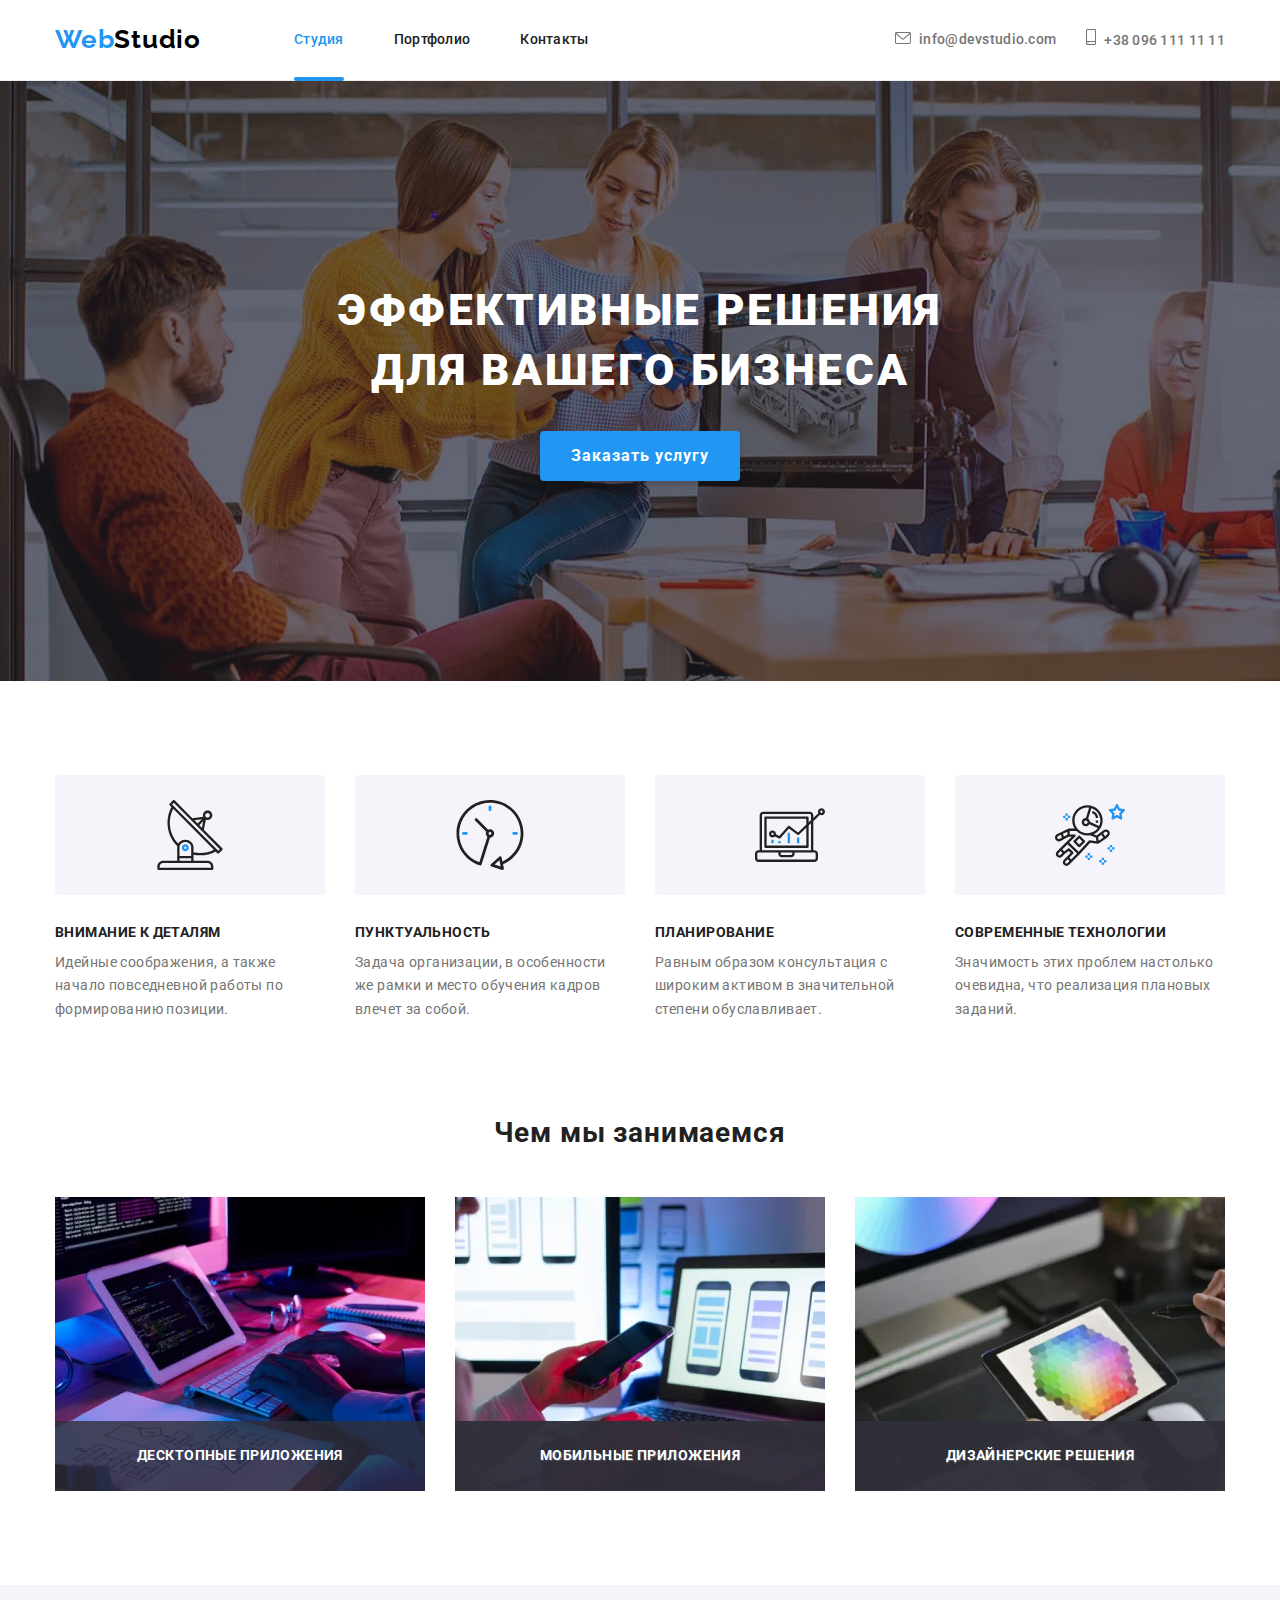
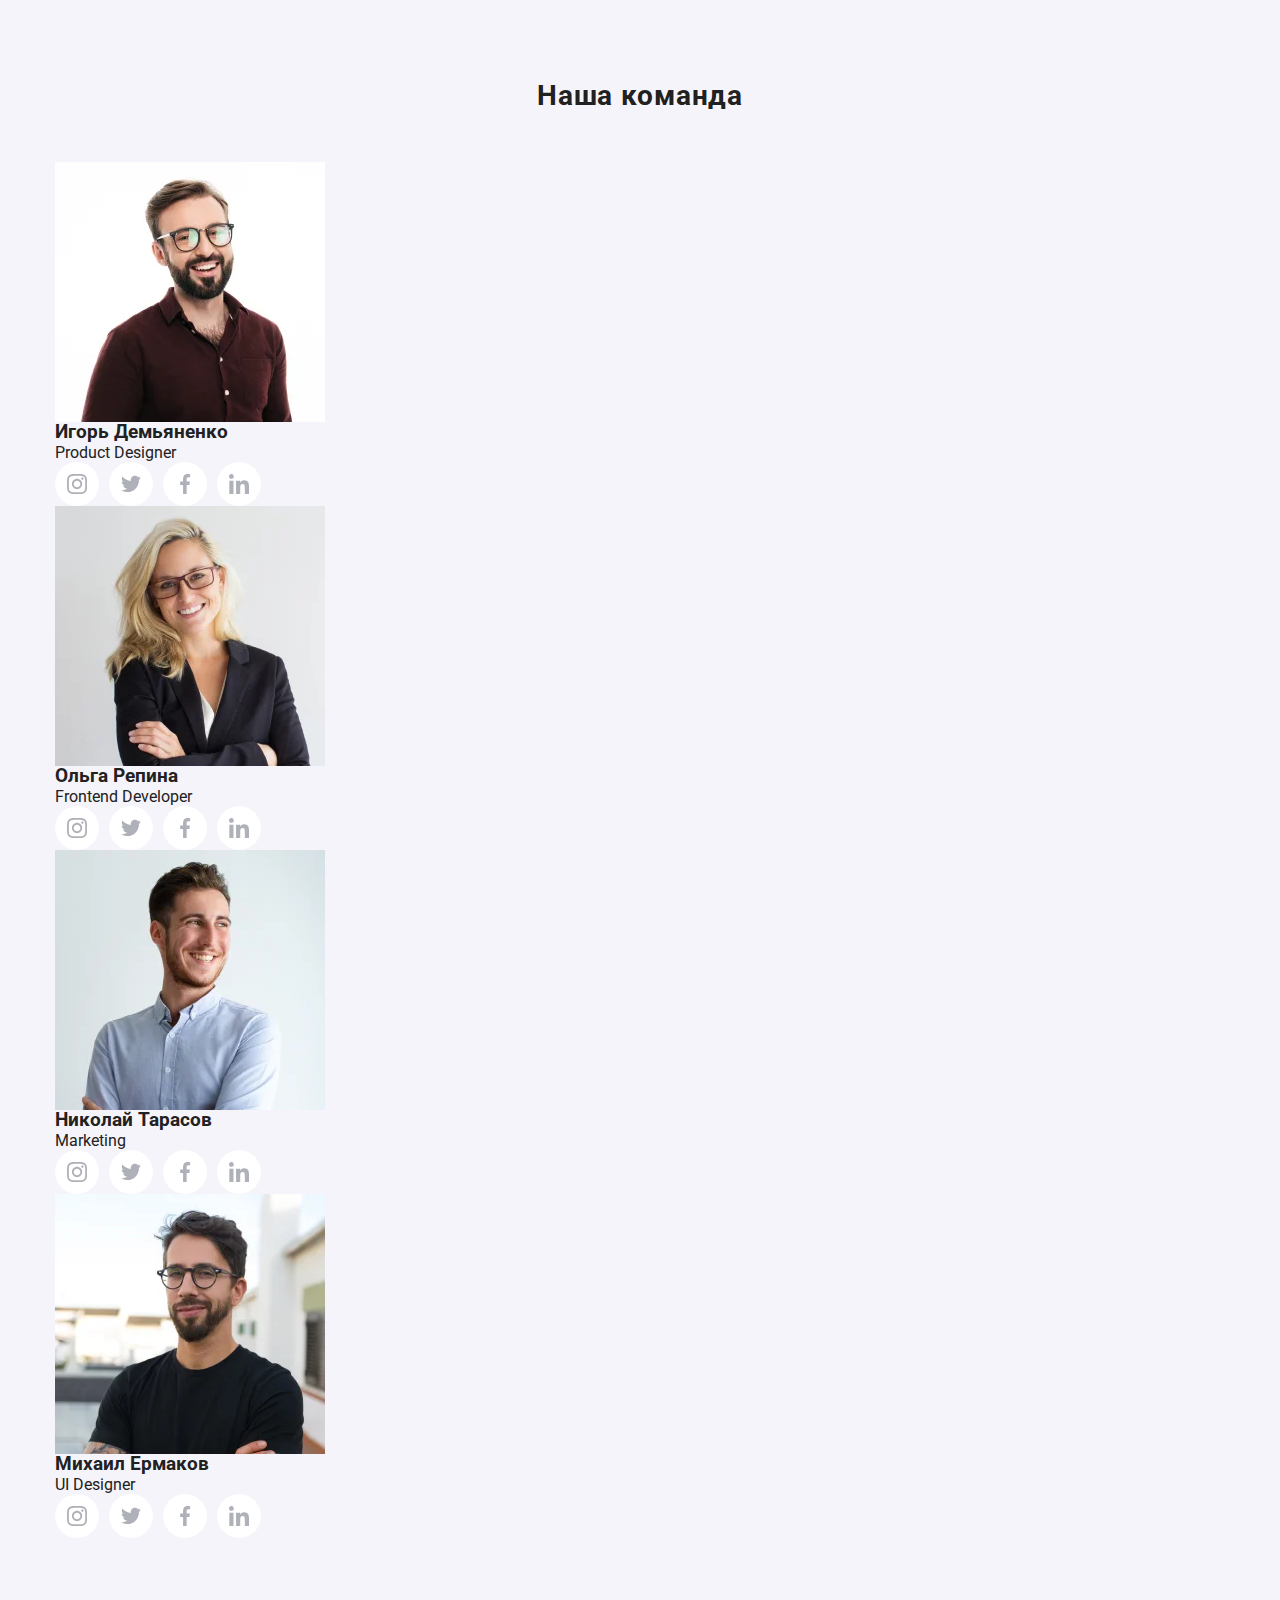
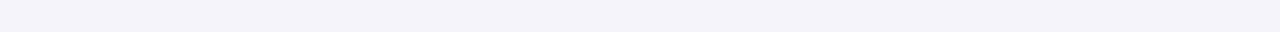
==== commit 843cbca4: "fixed images" ====
--- a/index.html
+++ b/index.html
@@ -170,7 +170,23 @@
                 <h2 class="common-title team__title">Наша команда</h2>        
                 <ul class="team__list list">
                     <li class="team__member">
-                        <img src="./img/product_designerO.jpg" alt="product designer's photo" width="270" height="260">
+                        <picture>
+                            <source srcset="./img/team/mobile/team-1-mobile.webp 1x, ./img/team/mobile/team-1-mobile@2x.webp 2x" 
+                                media="(max-width:767px)" type="image/webp">
+                            <source srcset="./img/team/mobile/team-1-mobile.jpg 1x, ./img/team/mobile/team-1-mobile@2x.jpg 2x" 
+                                media="(max-width:767px)">
+                            <source srcset="./img/team/tablet/team-1-tablet.webp 1x, ./img/team/tablet/team-1-tablet@2x.webp 2x"
+                                media="(max-width:1199px)" type="image/webp">
+                            <source srcset="./img/team/tablet/team-1-tablet.jpg 1x, ./img/team/tablet/team-1-tablet@2x.jpg 2x"
+                                media="(max-width:1199px)">
+                            <source srcset="./img/team/desktop/team-1-desktop.webp 1x, ./img/team/desktop/team-1-desktop@2x.webp 2x"
+                                media="(min-width:1200px)" type="image/webp">
+                            <source srcset="./img/team/desktop/team-1-desktop.jpg 1x, ./img/team/desktop/team-1-desktop@2x.jpg 2x"
+                                media="(min-width:1200px)">
+                                
+                            <img src="./img/team/mobile/team-1-mobile.jpg" alt="product designer's photo">
+                        </picture>
+                        
                             <div class="team__information">
                                 <h3 class="team__name">Игорь Демьяненко</h3>
                                 <p class="team__position" lang="en">Product Designer</p>
@@ -207,7 +223,23 @@
                             </div>
                     </li>
                     <li class="team__member">
-                        <img src="./img/frontend_devO.jpg" alt="frontend developer's photo" width="270" height="260">
+                        <picture>
+                            <source srcset="./img/team/mobile/team-2-mobile.webp 1x, ./img/team/mobile/team-2-mobile@2x.webp 2x"
+                                media="(max-width:767px)" type="image/webp">
+                            <source srcset="./img/team/mobile/team-2-mobile.jpg 1x, ./img/team/mobile/team-2-mobile@2x.jpg 2x"
+                                media="(max-width:767px)">
+                            <source srcset="./img/team/tablet/team-2-tablet.webp 1x, ./img/team/tablet/team-2-tablet@2x.webp 2x"
+                                media="(max-width:1199px)" type="image/webp">
+                            <source srcset="./img/team/tablet/team-2-tablet.jpg 1x, ./img/team/tablet/team-2-tablet@2x.jpg 2x"
+                                media="(max-width:1199px)">
+                            <source srcset="./img/team/desktop/team-2-desktop.webp 1x, ./img/team/desktop/team-2-desktop@2x.webp 2x"
+                                media="(min-width:1200px)" type="image/webp">
+                            <source srcset="./img/team/desktop/team-2-desktop.jpg 1x, ./img/team/desktop/team-2-desktop@2x.jpg 2x"
+                                media="(min-width:1200px)">
+                            <img src="./img/team/tablet/team-2-tablet.jpg" alt="frontend developer's photo">
+
+                        </picture>
+                        
                             <div class="team__information">
                                 <h3 class="team__name">Ольга Репина</h3>
                                 <p class="team__position" lang="en">Frontend Developer</p>
@@ -244,7 +276,23 @@
                             </div>
                     </li>
                     <li class="team__member">
-                        <img src="./img/marketingO.jpg" alt="marketolog's photo" width="270" height="260">
+                        <picture>
+                            <source srcset="./img/team/mobile/team-3-mobile.webp 1x, ./img/team/mobile/team-3-mobile@2x.webp 2x"
+                                media="(max-width:767px)" type="image/webp">
+                            <source srcset="./img/team/mobile/team-3-mobile.jpg 1x, ./img/team/mobile/team-3-mobile@2x.jpg 2x"
+                                media="(max-width:767px)">
+                            <source srcset="./img/team/tablet/team-3-tablet.webp 1x, ./img/team/tablet/team-3-tablet@2x.webp 2x"
+                                media="(max-width:1199px)" type="image/webp">
+                            <source srcset="./img/team/tablet/team-3-tablet.jpg 1x, ./img/team/tablet/team-3-tablet@2x.jpg 2x"
+                                media="(max-width:1199px)">
+                            <source srcset="./img/team/desktop/team-3-desktop.webp 1x, ./img/team/desktop/team-3-desktop@2x.webp 2x"
+                                media="(min-width:1200px)" type="image/webp">
+                            <source srcset="./img/team/desktop/team-3-desktop.jpg 1x, ./img/team/desktop/team-3-desktop@2x.jpg 2x"
+                                media="(min-width:1200px)">
+                            <img src="./img/team/tablet/team-3-tablet.jpg" alt="marketolog's photo">
+
+                        </picture>
+                        
                             <div class="team__information">
                                 <h3 class="team__name">Николай Тарасов</h3>
                                 <p class="team__position" lang="en">Marketing</p>
@@ -281,7 +329,22 @@
                             </div>
                     </li>
                     <li class="team__member">
-                        <img src="./img/ui_designerO.jpg" alt="ui designer's photo" width="270" height="260">
+                        <picture>
+                            <source srcset="./img/team/mobile/team-4-mobile.webp 1x, ./img/team/mobile/team-4-mobile@2x.webp 2x"
+                                media="(max-width:767px)" type="image/webp">
+                            <source srcset="./img/team/mobile/team-4-mobile.jpg 1x, ./img/team/mobile/team-4-mobile@2x.jpg 2x"
+                                media="(max-width:767px)">
+                            <source srcset="./img/team/tablet/team-4-tablet.webp 1x, ./img/team/tablet/team-4-tablet@2x.webp 2x"
+                                media="max-width:1199px)" type="image/webp">
+                            <source srcset="./img/team/tablet/team-4-tablet.jpg 1x, ./img/team/tablet/team-4-tablet@2x.jpg 2x"
+                                media="(max-width:1199px)">
+                            <source srcset="./img/team/desktop/team-4-desktop.webp 1x, ./img/team/desktop/team-4-desktop@2x.webp 2x"
+                                media="(min-width:1200px)" type="image/webp">
+                            <source srcset="./img/team/desktop/team-4-desktop.jpg 1x, ./img/team/desktop/team-4-desktop@2x.jpg 2x"                            
+                                media="(min-width:1200px)">
+                                <img src="./img/team/tablet/team-4-tablet.jpg" alt="ui designer's photo">
+                        </picture>
+                        
                             <div class="team__information">
                                 <h3 class="team__name">Михаил Ермаков</h3>
                                 <p class="team__position" lang="en">UI Designer</p>
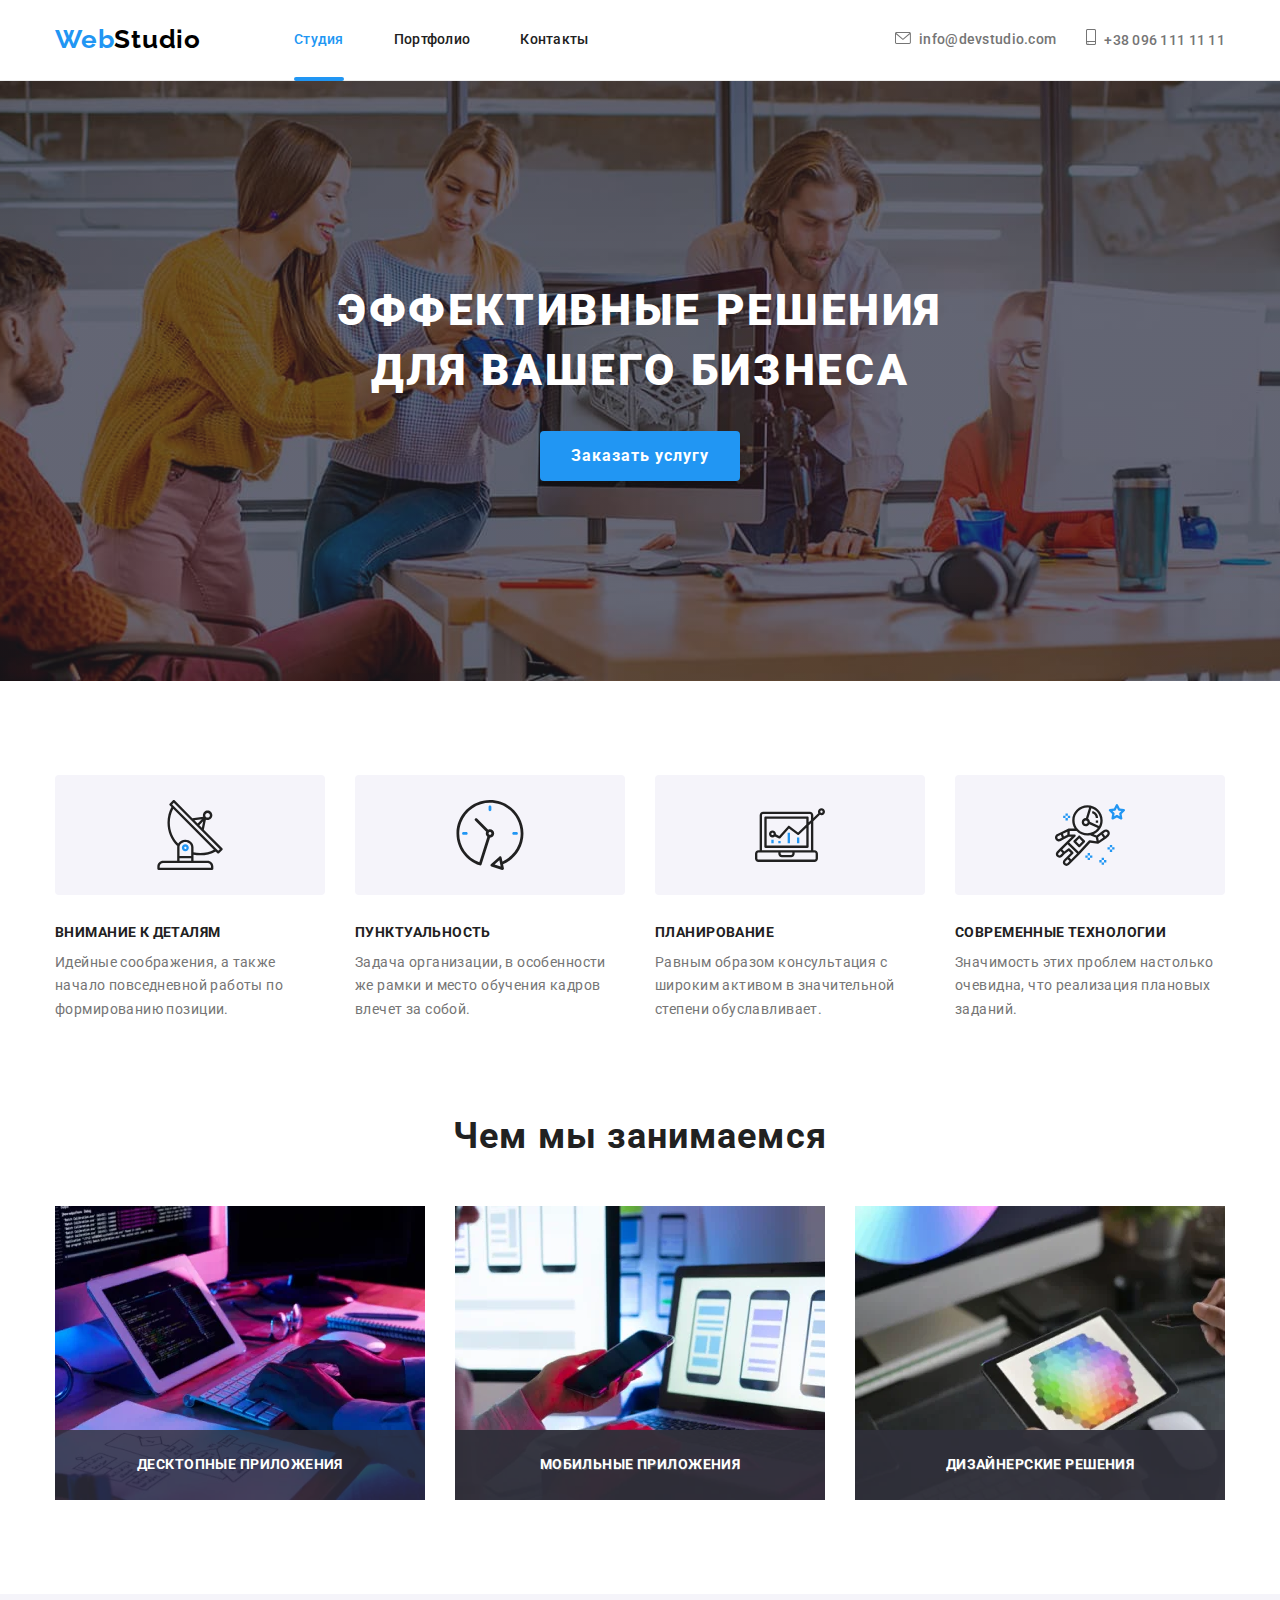
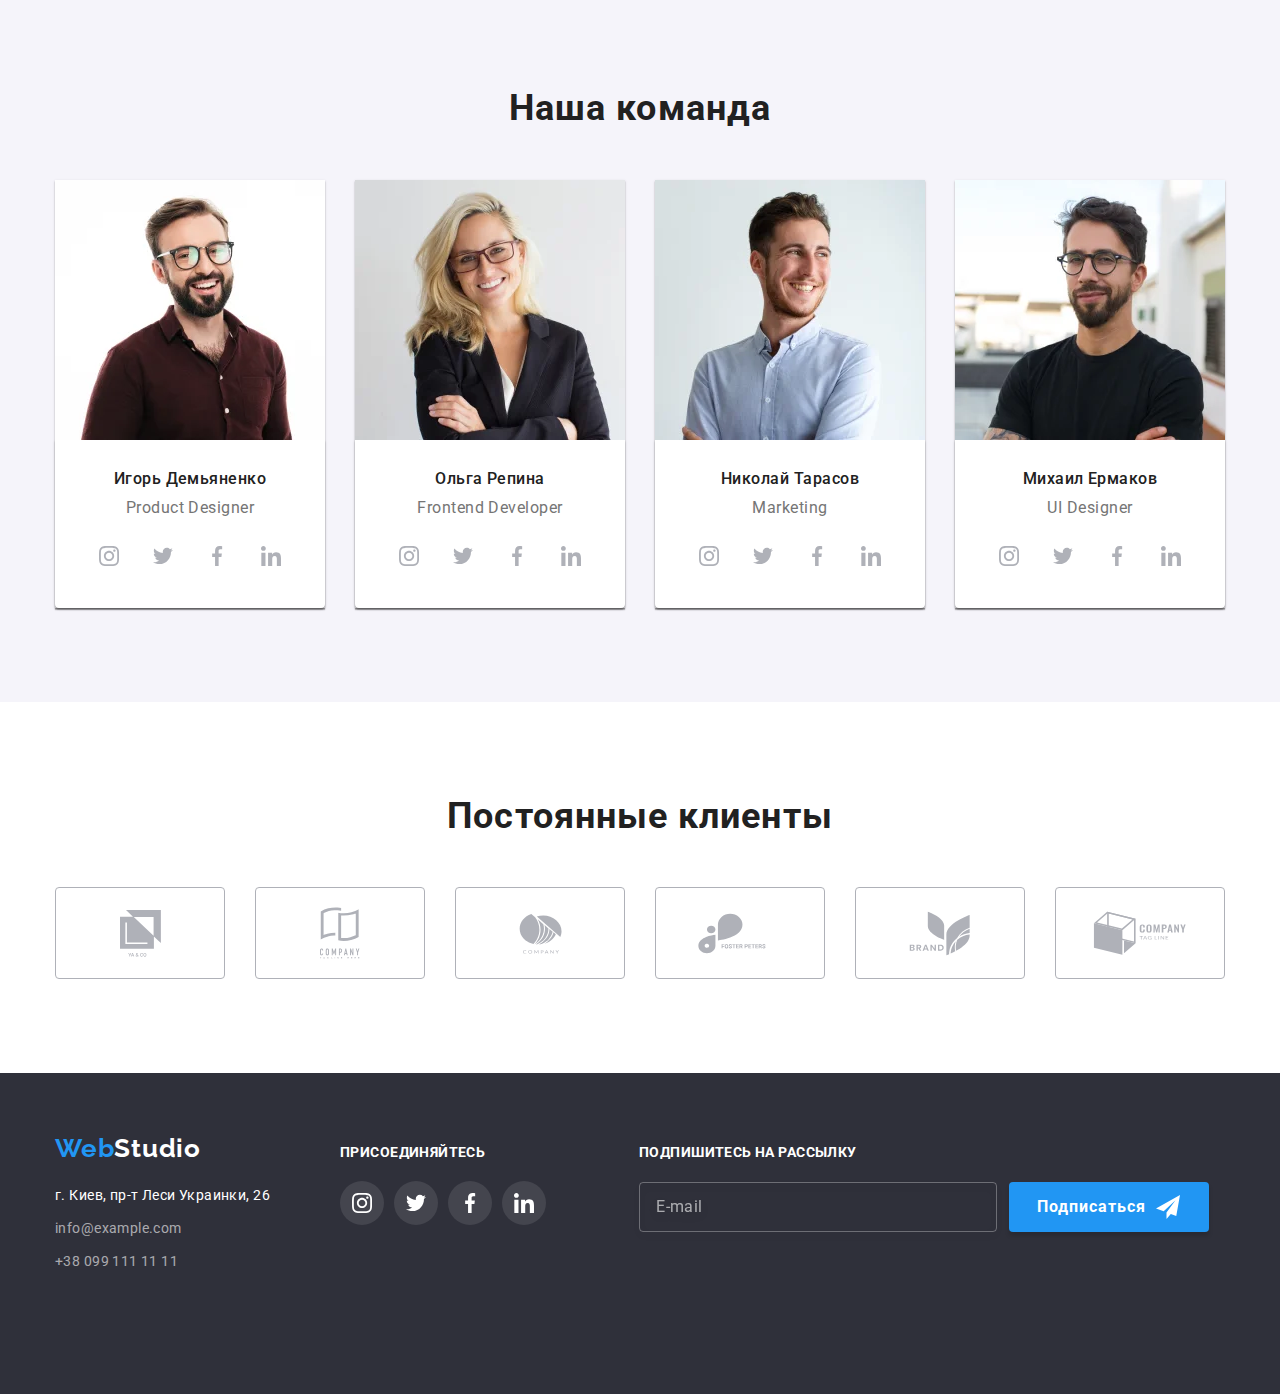
==== commit 59fcc29e: "index" ====
--- a/index.html
+++ b/index.html
@@ -9,19 +9,21 @@
     <link rel="preconnect" href="https://fonts.gstatic.com">
     <link
         href="https://fonts.googleapis.com/css2?family=Oleo+Script&family=Raleway:wght@700&family=Roboto:wght@400;500;700;900&display=swap"
-        rel="stylesheet">    
-    <link rel="stylesheet" href="https://cdnjs.cloudflare.com/ajax/libs/modern-normalize/1.0.0/modern-normalize.min.css" />
+        rel="stylesheet">
+    <link rel="stylesheet"
+        href="https://cdnjs.cloudflare.com/ajax/libs/modern-normalize/1.0.0/modern-normalize.min.css" />
     <!-- <link rel="stylesheet" href="./css/normalize.css"> -->
     <!-- <link rel="stylesheet" href="./css/style.css"> -->
     <link rel="stylesheet" href="./css/main.min.css">
 
 </head>
- 
+
 <body>
     <header class="header">
         <div class="container header__container">
             <nav class="header__nav">
-                <a class="logo header__logo logo_theme_light link" href="./index.html"><span class="logo__blue-part">Web</span>Studio</a>
+                <a class="logo header__logo logo_theme_light link" href="./index.html"><span
+                        class="logo__blue-part">Web</span>Studio</a>
                 <ul class="menu list">
                     <li class="menu__item"><a class="menu__link link menu__link_current" href="">Студия</a></li>
                     <li class="menu__item"><a class="menu__link link" href="./portfolio.html">Портфолио</a></li>
@@ -35,90 +37,102 @@
             </button>
             <ul class="contacts list">
                 <li class="contacts__item"><a class="contacts__mail-link link" href="mailto:info@devstudio.com">
-                    <svg class="contacts__envelope-icon" width="16" height="12">
-                        <use href="./img/sprite.svg#icon-envelope"></use>
-                    </svg>info@devstudio.com</a>
+                        <svg class="contacts__envelope-icon" width="16" height="12">
+                            <use href="./img/sprite.svg#icon-envelope"></use>
+                        </svg>info@devstudio.com</a>
                 </li>
-                
+
                 <li class="contacts__item"><a class="contacts__tel-link link" href="tel:+380961111111">
-                    <svg class="contacts__smartphone-icon" width="10" height="16px">
-                        <use href="./img/sprite.svg#icon-smartphone"></use>
-                    </svg>+38 096 111 11 11</a>
+                        <svg class="contacts__smartphone-icon" width="10" height="16px">
+                            <use href="./img/sprite.svg#icon-smartphone"></use>
+                        </svg>+38 096 111 11 11</a>
                 </li>
             </ul>
         </div>
         <div class="mobile-menu" data-menu>
             <div class="container mobile-menu__container">
                 <button type="button" class="mobile-menu__close-btn" data-menu-close>
-                    <svg class="modal__close-icon" width="18" height="18">
+                    <svg class="modal__close-icon" width="40" height="40">
                         <use href="./img/sprite.svg#icon-close"></use>
                     </svg>
                 </button>
                 <ul class="mobile-menu__nav list">
-                    <li class="mobile-menu__item"><a href="" class="mobile-menu__link mobile-menu__link_current link">Студия</a></li>
-                    <li class="mobile-menu__item"><a href="./portfolio.html" class="mobile-menu__link link">Портфолио</a></li>
+                    <li class="mobile-menu__item"><a href=""
+                            class="mobile-menu__link mobile-menu__link_current link">Студия</a></li>
+                    <li class="mobile-menu__item"><a href="./portfolio.html"
+                            class="mobile-menu__link link">Портфолио</a></li>
                     <li class="mobile-menu__item"><a href="" class="mobile-menu__link link">Контакты</a></li>
                 </ul>
                 <ul class="mobile-menu__contacts list">
-                    <li class="mobile-menu__contacts-item"><a href="" class="mobile-menu__contacts-link phone link">+38 096 111 11 11</a></li>
-                    <li class="mobile-menu__contacts-item"><a href="" class="mobile-menu__contacts-link mail link">info@devstudio.com</a></li>
+                    <li class="mobile-menu__contacts-item"><a href="" class="mobile-menu__contacts-link phone link">+38
+                            096 111 11 11</a></li>
+                    <li class="mobile-menu__contacts-item"><a href=""
+                            class="mobile-menu__contacts-link mail link">info@devstudio.com</a></li>
                 </ul>
                 <ul class="mobile-menu__social-networks list">
-                    <li class="mobile-menu__social-networks-item"><a href="" class="mobile-menu__social-networks-link link">Instagram</a></li>
-                    <li class="mobile-menu__social-networks-item"><a href="" class="mobile-menu__social-networks-link link">Twitter</a></li>
-                    <li class="mobile-menu__social-networks-item"><a href="" class="mobile-menu__social-networks-link link">Facebook</a></li>
-                    <li class="mobile-menu__social-networks-item"><a href="" class="mobile-menu__social-networks-link link">LinkedIn</a></li>
+                    <li class="mobile-menu__social-networks-item"><a href=""
+                            class="mobile-menu__social-networks-link link">Instagram</a></li>
+                    <li class="mobile-menu__social-networks-item"><a href=""
+                            class="mobile-menu__social-networks-link link">Twitter</a></li>
+                    <li class="mobile-menu__social-networks-item"><a href=""
+                            class="mobile-menu__social-networks-link link">Facebook</a></li>
+                    <li class="mobile-menu__social-networks-item"><a href=""
+                            class="mobile-menu__social-networks-link link">LinkedIn</a></li>
                 </ul>
             </div>
         </div>
     </header>
     <main>
         <section class="hero">
-                <h1 class="hero__title">Эффективные решения <br> для вашего бизнеса</h1>
-                <button type="button" class="modal-btn" data-modal-open>Заказать услугу</button>
+            <h1 class="hero__title">Эффективные решения <br> для вашего бизнеса</h1>
+            <button type="button" class="modal-btn" data-modal-open>Заказать услугу</button>
         </section>
         <section class="benefits">
             <div class="container">
-            <h2 class="benefits__title visually-hidden">Особенности</h2>
-            <ul class="benefits__list list">
-                <li class="benefits__item">
-                    <div class="benefits__icons">
-                        <svg class="benefits__icon" width="70" height="70">
-                            <use href="./img/sprite.svg#icon-antenna"></use>
-                        </svg>
-                    </div>
-                    <h3 class="benefits__subtitle">Внимание к деталям</h3>
-                    <p class="benefits__text">Идейные соображения, а также начало повседневной работы по формированию позиции.</p>
-                </li>
-
-                <li class="benefits__item">
-                    <div class="benefits__icons">
-                        <svg class="benefits__icon" width="70" height="70">
-                            <use href="./img/sprite.svg#icon-clock"></use>
-                        </svg>
-                    </div>
-                    <h3 class="benefits__subtitle">Пунктуальность</h3>
-                    <p class="benefits__text">Задача организации, в особенности же рамки и место обучения кадров влечет за собой.</p>
-                </li>
-                <li class="benefits__item">
-                    <div class="benefits__icons">
-                        <svg class="benefits__icon" width="70" height="70">
-                            <use href="./img/sprite.svg#icon-diagram"></use>
-                        </svg>
-                    </div>
-                    <h3 class="benefits__subtitle">Планирование</h3>
-                    <p class="benefits__text">Равным образом консультация с широким активом в значительной степени обуславливает.</p>
-                </li>
-                <li class="benefits__item">
-                    <div class="benefits__icons">
-                        <svg class="benefits__icon" width="70" height="70">
-                            <use href="./img/sprite.svg#icon-astronaut"></use>
-                        </svg>
-                    </div>                    
-                    <h3 class="benefits__subtitle">Современные технологии</h3>
-                    <p class="benefits__text">Значимость этих проблем настолько очевидна, что реализация плановых заданий.</p>
-                </li>
-            </ul>
+                <h2 class="benefits__title visually-hidden">Особенности</h2>
+                <ul class="benefits__list list">
+                    <li class="benefits__item">
+                        <div class="benefits__icons">
+                            <svg class="benefits__icon" width="70" height="70">
+                                <use href="./img/sprite.svg#icon-antenna"></use>
+                            </svg>
+                        </div>
+                        <h3 class="benefits__subtitle">Внимание к деталям</h3>
+                        <p class="benefits__text">Идейные соображения, а также начало повседневной работы по
+                            формированию позиции.</p>
+                    </li>
+
+                    <li class="benefits__item">
+                        <div class="benefits__icons">
+                            <svg class="benefits__icon" width="70" height="70">
+                                <use href="./img/sprite.svg#icon-clock"></use>
+                            </svg>
+                        </div>
+                        <h3 class="benefits__subtitle">Пунктуальность</h3>
+                        <p class="benefits__text">Задача организации, в особенности же рамки и место обучения кадров
+                            влечет за собой.</p>
+                    </li>
+                    <li class="benefits__item">
+                        <div class="benefits__icons">
+                            <svg class="benefits__icon" width="70" height="70">
+                                <use href="./img/sprite.svg#icon-diagram"></use>
+                            </svg>
+                        </div>
+                        <h3 class="benefits__subtitle">Планирование</h3>
+                        <p class="benefits__text">Равным образом консультация с широким активом в значительной степени
+                            обуславливает.</p>
+                    </li>
+                    <li class="benefits__item">
+                        <div class="benefits__icons">
+                            <svg class="benefits__icon" width="70" height="70">
+                                <use href="./img/sprite.svg#icon-astronaut"></use>
+                            </svg>
+                        </div>
+                        <h3 class="benefits__subtitle">Современные технологии</h3>
+                        <p class="benefits__text">Значимость этих проблем настолько очевидна, что реализация плановых
+                            заданий.</p>
+                    </li>
+                </ul>
             </div>
         </section>
         <section class="about">
@@ -128,262 +142,303 @@
                     <li class="about__item">
                         <div class="about-image__wrapper">
                             <picture>
-                                <source srcset="./img/about/img-1-desktop.webp 1x, ./img/about/img-1-desktop@2x.webp 2x" 
+                                <source srcset="./img/about/img-1-desktop.webp 1x, ./img/about/img-1-desktop@2x.webp 2x"
                                     media="(min-width:1200px)" type="image/webp">
-                                <source srcset="./img/about/img-1-desktop.jpg 1x, ./img/about/img-1-desktop@2x.jpg 2x" 
+                                <source srcset="./img/about/img-1-desktop.jpg 1x, ./img/about/img-1-desktop@2x.jpg 2x"
                                     media="(min-width:1200px)">
                                 <img class="about__img" src="./img/about/img-1-desktop.jpg" alt="typing">
-                            </picture>                        
-                        <p class="about__img-caption">Десктопные приложения</p>
-                        </div>
-                        
-                    </li>
-                    <li class="about__item"> 
+                            </picture>
+                            <p class="about__img-caption">Десктопные приложения</p>
+                        </div>
+
+                    </li>
+                    <li class="about__item">
                         <div class="about-image__wrapper">
                             <picture>
                                 <source srcset="./img/about/img-2-desktop.webp 1x, ./img/about/img-2-desktop@2x.webp 2x"
                                     media="(min-width:1200px)" type="image/webp">
-                                <source srcset="./img/about/img-2-desktop.jpg 1x, ./img/about/img-2-desktop@2x.jpg 2x" 
+                                <source srcset="./img/about/img-2-desktop.jpg 1x, ./img/about/img-2-desktop@2x.jpg 2x"
                                     media="(min-width:1200px)">
                                 <img class="about__img" src="./img/about/img-2-desktop.jpg" alt="smartphone">
-                            </picture>                        
-                        <p class="about__img-caption">Мобильные приложения</p>
+                            </picture>
+                            <p class="about__img-caption">Мобильные приложения</p>
                         </div>
                     </li>
                     <li class="about__item">
                         <div class="about-image__wrapper">
                             <picture>
-                                <source srcset="./img/about/img-3-desktop.webp 1x, ./img/about/img-3-desktop@2x.webp 2x" media="(min-width:1200px)"
-                                    type="image/webp">
-                                <source srcset="./img/about/img-3-desktop.jpg 1x, ./img/about/img-3-desktop@2x.jpg 2x" media="(min-width:1200px)">
+                                <source srcset="./img/about/img-3-desktop.webp 1x, ./img/about/img-3-desktop@2x.webp 2x"
+                                    media="(min-width:1200px)" type="image/webp">
+                                <source srcset="./img/about/img-3-desktop.jpg 1x, ./img/about/img-3-desktop@2x.jpg 2x"
+                                    media="(min-width:1200px)">
                                 <img class="about__img" src="./img/about/img-3-desktop.jpg" alt="tablet" width="370">
                             </picture>
-                        
-                        <p class="about__img-caption">Дизайнерские решения</p>
-                        </div>
-                    </li>
-                </ul>  
+
+                            <p class="about__img-caption">Дизайнерские решения</p>
+                        </div>
+                    </li>
+                </ul>
             </div>
         </section>
         <section class="team section">
             <div class="container">
-                <h2 class="common-title team__title">Наша команда</h2>        
+                <h2 class="common-title team__title">Наша команда</h2>
                 <ul class="team__list list">
                     <li class="team__member">
                         <picture>
-                            <source srcset="./img/team/mobile/team-1-mobile.webp 1x, ./img/team/mobile/team-1-mobile@2x.webp 2x" 
+                            <source
+                                srcset="./img/team/mobile/team-1-mobile.webp 1x, ./img/team/mobile/team-1-mobile@2x.webp 2x"
                                 media="(max-width:767px)" type="image/webp">
-                            <source srcset="./img/team/mobile/team-1-mobile.jpg 1x, ./img/team/mobile/team-1-mobile@2x.jpg 2x" 
+                            <source
+                                srcset="./img/team/mobile/team-1-mobile.jpg 1x, ./img/team/mobile/team-1-mobile@2x.jpg 2x"
                                 media="(max-width:767px)">
-                            <source srcset="./img/team/tablet/team-1-tablet.webp 1x, ./img/team/tablet/team-1-tablet@2x.webp 2x"
+                            <source
+                                srcset="./img/team/tablet/team-1-tablet.webp 1x, ./img/team/tablet/team-1-tablet@2x.webp 2x"
                                 media="(max-width:1199px)" type="image/webp">
-                            <source srcset="./img/team/tablet/team-1-tablet.jpg 1x, ./img/team/tablet/team-1-tablet@2x.jpg 2x"
+                            <source
+                                srcset="./img/team/tablet/team-1-tablet.jpg 1x, ./img/team/tablet/team-1-tablet@2x.jpg 2x"
                                 media="(max-width:1199px)">
-                            <source srcset="./img/team/desktop/team-1-desktop.webp 1x, ./img/team/desktop/team-1-desktop@2x.webp 2x"
+                            <source
+                                srcset="./img/team/desktop/team-1-desktop.webp 1x, ./img/team/desktop/team-1-desktop@2x.webp 2x"
                                 media="(min-width:1200px)" type="image/webp">
-                            <source srcset="./img/team/desktop/team-1-desktop.jpg 1x, ./img/team/desktop/team-1-desktop@2x.jpg 2x"
+                            <source
+                                srcset="./img/team/desktop/team-1-desktop.jpg 1x, ./img/team/desktop/team-1-desktop@2x.jpg 2x"
                                 media="(min-width:1200px)">
-                                
+
                             <img src="./img/team/mobile/team-1-mobile.jpg" alt="product designer's photo">
                         </picture>
-                        
-                            <div class="team__information">
-                                <h3 class="team__name">Игорь Демьяненко</h3>
-                                <p class="team__position" lang="en">Product Designer</p>
-                                <ul class="social-contacts list">
-                                    <li class="social-contacts__item">
-                                        <a href="" class="social-contacts__link social-contacts__link_theme_light link">
-                                            <svg class="social-contacts__icon social-contacts__icon_theme_light" width="20" height="20">
-                                                <use href="./img/sprite.svg#icon-instagram"></use>
-                                            </svg>
-                                        </a>
-                                    </li>
-                                    <li class="social-contacts__item">
-                                        <a href="" class="social-contacts__link social-contacts__link_theme_light link">
-                                            <svg class="social-contacts__icon social-contacts__icon_theme_light" width="20" height="20">
-                                                <use href="./img/sprite.svg#icon-twitter"></use>
-                                            </svg>
-                                        </a>
-                                    </li>
-                                    <li class="social-contacts__item">
-                                        <a href="" class="social-contacts__link social-contacts__link_theme_light link">
-                                            <svg class="social-contacts__icon social-contacts__icon_theme_light" width="20" height="20">
-                                                <use href="./img/sprite.svg#icon-facebook"></use>
-                                            </svg>
-                                        </a>
-                                    </li>
-                                    <li class="social-contacts__item">
-                                        <a href="" class="social-contacts__link social-contacts__link_theme_light link">
-                                            <svg class="social-contacts__icon social-contacts__icon_theme_light" width="20" height="20">
-                                                <use href="./img/sprite.svg#icon-linkedin"></use>
-                                            </svg>
-                                        </a>
-                                    </li>
-                                </ul>
-                            </div>
+
+                        <div class="team__information">
+                            <h3 class="team__name">Игорь Демьяненко</h3>
+                            <p class="team__position" lang="en">Product Designer</p>
+                            <ul class="social-contacts list">
+                                <li class="social-contacts__item">
+                                    <a href="" class="social-contacts__link social-contacts__link_theme_light link">
+                                        <svg class="social-contacts__icon social-contacts__icon_theme_light" width="20"
+                                            height="20">
+                                            <use href="./img/sprite.svg#icon-instagram"></use>
+                                        </svg>
+                                    </a>
+                                </li>
+                                <li class="social-contacts__item">
+                                    <a href="" class="social-contacts__link social-contacts__link_theme_light link">
+                                        <svg class="social-contacts__icon social-contacts__icon_theme_light" width="20"
+                                            height="20">
+                                            <use href="./img/sprite.svg#icon-twitter"></use>
+                                        </svg>
+                                    </a>
+                                </li>
+                                <li class="social-contacts__item">
+                                    <a href="" class="social-contacts__link social-contacts__link_theme_light link">
+                                        <svg class="social-contacts__icon social-contacts__icon_theme_light" width="20"
+                                            height="20">
+                                            <use href="./img/sprite.svg#icon-facebook"></use>
+                                        </svg>
+                                    </a>
+                                </li>
+                                <li class="social-contacts__item">
+                                    <a href="" class="social-contacts__link social-contacts__link_theme_light link">
+                                        <svg class="social-contacts__icon social-contacts__icon_theme_light" width="20"
+                                            height="20">
+                                            <use href="./img/sprite.svg#icon-linkedin"></use>
+                                        </svg>
+                                    </a>
+                                </li>
+                            </ul>
+                        </div>
                     </li>
                     <li class="team__member">
                         <picture>
-                            <source srcset="./img/team/mobile/team-2-mobile.webp 1x, ./img/team/mobile/team-2-mobile@2x.webp 2x"
+                            <source
+                                srcset="./img/team/mobile/team-2-mobile.webp 1x, ./img/team/mobile/team-2-mobile@2x.webp 2x"
                                 media="(max-width:767px)" type="image/webp">
-                            <source srcset="./img/team/mobile/team-2-mobile.jpg 1x, ./img/team/mobile/team-2-mobile@2x.jpg 2x"
+                            <source
+                                srcset="./img/team/mobile/team-2-mobile.jpg 1x, ./img/team/mobile/team-2-mobile@2x.jpg 2x"
                                 media="(max-width:767px)">
-                            <source srcset="./img/team/tablet/team-2-tablet.webp 1x, ./img/team/tablet/team-2-tablet@2x.webp 2x"
+                            <source
+                                srcset="./img/team/tablet/team-2-tablet.webp 1x, ./img/team/tablet/team-2-tablet@2x.webp 2x"
                                 media="(max-width:1199px)" type="image/webp">
-                            <source srcset="./img/team/tablet/team-2-tablet.jpg 1x, ./img/team/tablet/team-2-tablet@2x.jpg 2x"
+                            <source
+                                srcset="./img/team/tablet/team-2-tablet.jpg 1x, ./img/team/tablet/team-2-tablet@2x.jpg 2x"
                                 media="(max-width:1199px)">
-                            <source srcset="./img/team/desktop/team-2-desktop.webp 1x, ./img/team/desktop/team-2-desktop@2x.webp 2x"
+                            <source
+                                srcset="./img/team/desktop/team-2-desktop.webp 1x, ./img/team/desktop/team-2-desktop@2x.webp 2x"
                                 media="(min-width:1200px)" type="image/webp">
-                            <source srcset="./img/team/desktop/team-2-desktop.jpg 1x, ./img/team/desktop/team-2-desktop@2x.jpg 2x"
+                            <source
+                                srcset="./img/team/desktop/team-2-desktop.jpg 1x, ./img/team/desktop/team-2-desktop@2x.jpg 2x"
                                 media="(min-width:1200px)">
                             <img src="./img/team/tablet/team-2-tablet.jpg" alt="frontend developer's photo">
 
                         </picture>
-                        
-                            <div class="team__information">
-                                <h3 class="team__name">Ольга Репина</h3>
-                                <p class="team__position" lang="en">Frontend Developer</p>
-                                <ul class="social-contacts list">
-                                    <li class="social-contacts__item">
-                                        <a href="" class="social-contacts__link social-contacts__link_theme_light link">
-                                            <svg class="social-contacts__icon social-contacts__icon_theme_light" width="20" height="20">
-                                                <use href="./img/sprite.svg#icon-instagram"></use>
-                                            </svg>
-                                        </a>
-                                    </li>
-                                    <li class="social-contacts__item">
-                                        <a href="" class="social-contacts__link social-contacts__link_theme_light link">
-                                            <svg class="social-contacts__icon social-contacts__icon_theme_light" width="20" height="20">
-                                                <use href="./img/sprite.svg#icon-twitter"></use>
-                                            </svg>
-                                        </a>
-                                    </li>
-                                    <li class="social-contacts__item">
-                                        <a href="" class="social-contacts__link social-contacts__link_theme_light link">
-                                            <svg class="social-contacts__icon social-contacts__icon_theme_light" width="20" height="20">
-                                                <use href="./img/sprite.svg#icon-facebook"></use>
-                                            </svg>
-                                        </a>
-                                    </li>
-                                    <li class="social-contacts__item">
-                                        <a href="" class="social-contacts__link social-contacts__link_theme_light link">
-                                            <svg class="social-contacts__icon social-contacts__icon_theme_light" width="20" height="20">
-                                                <use href="./img/sprite.svg#icon-linkedin"></use>
-                                            </svg>
-                                        </a>
-                                    </li>
-                                </ul>
-                            </div>
+
+                        <div class="team__information">
+                            <h3 class="team__name">Ольга Репина</h3>
+                            <p class="team__position" lang="en">Frontend Developer</p>
+                            <ul class="social-contacts list">
+                                <li class="social-contacts__item">
+                                    <a href="" class="social-contacts__link social-contacts__link_theme_light link">
+                                        <svg class="social-contacts__icon social-contacts__icon_theme_light" width="20"
+                                            height="20">
+                                            <use href="./img/sprite.svg#icon-instagram"></use>
+                                        </svg>
+                                    </a>
+                                </li>
+                                <li class="social-contacts__item">
+                                    <a href="" class="social-contacts__link social-contacts__link_theme_light link">
+                                        <svg class="social-contacts__icon social-contacts__icon_theme_light" width="20"
+                                            height="20">
+                                            <use href="./img/sprite.svg#icon-twitter"></use>
+                                        </svg>
+                                    </a>
+                                </li>
+                                <li class="social-contacts__item">
+                                    <a href="" class="social-contacts__link social-contacts__link_theme_light link">
+                                        <svg class="social-contacts__icon social-contacts__icon_theme_light" width="20"
+                                            height="20">
+                                            <use href="./img/sprite.svg#icon-facebook"></use>
+                                        </svg>
+                                    </a>
+                                </li>
+                                <li class="social-contacts__item">
+                                    <a href="" class="social-contacts__link social-contacts__link_theme_light link">
+                                        <svg class="social-contacts__icon social-contacts__icon_theme_light" width="20"
+                                            height="20">
+                                            <use href="./img/sprite.svg#icon-linkedin"></use>
+                                        </svg>
+                                    </a>
+                                </li>
+                            </ul>
+                        </div>
                     </li>
                     <li class="team__member">
                         <picture>
-                            <source srcset="./img/team/mobile/team-3-mobile.webp 1x, ./img/team/mobile/team-3-mobile@2x.webp 2x"
+                            <source
+                                srcset="./img/team/mobile/team-3-mobile.webp 1x, ./img/team/mobile/team-3-mobile@2x.webp 2x"
                                 media="(max-width:767px)" type="image/webp">
-                            <source srcset="./img/team/mobile/team-3-mobile.jpg 1x, ./img/team/mobile/team-3-mobile@2x.jpg 2x"
+                            <source
+                                srcset="./img/team/mobile/team-3-mobile.jpg 1x, ./img/team/mobile/team-3-mobile@2x.jpg 2x"
                                 media="(max-width:767px)">
-                            <source srcset="./img/team/tablet/team-3-tablet.webp 1x, ./img/team/tablet/team-3-tablet@2x.webp 2x"
+                            <source
+                                srcset="./img/team/tablet/team-3-tablet.webp 1x, ./img/team/tablet/team-3-tablet@2x.webp 2x"
                                 media="(max-width:1199px)" type="image/webp">
-                            <source srcset="./img/team/tablet/team-3-tablet.jpg 1x, ./img/team/tablet/team-3-tablet@2x.jpg 2x"
+                            <source
+                                srcset="./img/team/tablet/team-3-tablet.jpg 1x, ./img/team/tablet/team-3-tablet@2x.jpg 2x"
                                 media="(max-width:1199px)">
-                            <source srcset="./img/team/desktop/team-3-desktop.webp 1x, ./img/team/desktop/team-3-desktop@2x.webp 2x"
+                            <source
+                                srcset="./img/team/desktop/team-3-desktop.webp 1x, ./img/team/desktop/team-3-desktop@2x.webp 2x"
                                 media="(min-width:1200px)" type="image/webp">
-                            <source srcset="./img/team/desktop/team-3-desktop.jpg 1x, ./img/team/desktop/team-3-desktop@2x.jpg 2x"
+                            <source
+                                srcset="./img/team/desktop/team-3-desktop.jpg 1x, ./img/team/desktop/team-3-desktop@2x.jpg 2x"
                                 media="(min-width:1200px)">
                             <img src="./img/team/tablet/team-3-tablet.jpg" alt="marketolog's photo">
 
                         </picture>
-                        
-                            <div class="team__information">
-                                <h3 class="team__name">Николай Тарасов</h3>
-                                <p class="team__position" lang="en">Marketing</p>
-                                <ul class="social-contacts list">
-                                    <li class="social-contacts__item">
-                                        <a href="" class="social-contacts__link social-contacts__link_theme_light link">
-                                            <svg class="social-contacts__icon social-contacts__icon_theme_light" width="20" height="20">
-                                                <use href="./img/sprite.svg#icon-instagram"></use>
-                                            </svg>
-                                        </a>
-                                    </li>
-                                    <li class="social-contacts__item">
-                                        <a href="" class="social-contacts__link social-contacts__link_theme_light link">
-                                            <svg class="social-contacts__icon social-contacts__icon_theme_light" width="20" height="20">
-                                                <use href="./img/sprite.svg#icon-twitter"></use>
-                                            </svg>
-                                        </a>
-                                    </li>
-                                    <li class="social-contacts__item">
-                                        <a href="" class="social-contacts__link social-contacts__link_theme_light link">
-                                            <svg class="social-contacts__icon social-contacts__icon_theme_light" width="20" height="20">
-                                                <use href="./img/sprite.svg#icon-facebook"></use>
-                                            </svg>
-                                        </a>
-                                    </li>
-                                    <li class="social-contacts__item">
-                                        <a href="" class="social-contacts__link social-contacts__link_theme_light link">
-                                            <svg class="social-contacts__icon social-contacts__icon_theme_light" width="20" height="20">
-                                                <use href="./img/sprite.svg#icon-linkedin"></use>
-                                            </svg>
-                                        </a>
-                                    </li>
-                                </ul>
-                            </div>
+
+                        <div class="team__information">
+                            <h3 class="team__name">Николай Тарасов</h3>
+                            <p class="team__position" lang="en">Marketing</p>
+                            <ul class="social-contacts list">
+                                <li class="social-contacts__item">
+                                    <a href="" class="social-contacts__link social-contacts__link_theme_light link">
+                                        <svg class="social-contacts__icon social-contacts__icon_theme_light" width="20"
+                                            height="20">
+                                            <use href="./img/sprite.svg#icon-instagram"></use>
+                                        </svg>
+                                    </a>
+                                </li>
+                                <li class="social-contacts__item">
+                                    <a href="" class="social-contacts__link social-contacts__link_theme_light link">
+                                        <svg class="social-contacts__icon social-contacts__icon_theme_light" width="20"
+                                            height="20">
+                                            <use href="./img/sprite.svg#icon-twitter"></use>
+                                        </svg>
+                                    </a>
+                                </li>
+                                <li class="social-contacts__item">
+                                    <a href="" class="social-contacts__link social-contacts__link_theme_light link">
+                                        <svg class="social-contacts__icon social-contacts__icon_theme_light" width="20"
+                                            height="20">
+                                            <use href="./img/sprite.svg#icon-facebook"></use>
+                                        </svg>
+                                    </a>
+                                </li>
+                                <li class="social-contacts__item">
+                                    <a href="" class="social-contacts__link social-contacts__link_theme_light link">
+                                        <svg class="social-contacts__icon social-contacts__icon_theme_light" width="20"
+                                            height="20">
+                                            <use href="./img/sprite.svg#icon-linkedin"></use>
+                                        </svg>
+                                    </a>
+                                </li>
+                            </ul>
+                        </div>
                     </li>
                     <li class="team__member">
                         <picture>
-                            <source srcset="./img/team/mobile/team-4-mobile.webp 1x, ./img/team/mobile/team-4-mobile@2x.webp 2x"
+                            <source
+                                srcset="./img/team/mobile/team-4-mobile.webp 1x, ./img/team/mobile/team-4-mobile@2x.webp 2x"
                                 media="(max-width:767px)" type="image/webp">
-                            <source srcset="./img/team/mobile/team-4-mobile.jpg 1x, ./img/team/mobile/team-4-mobile@2x.jpg 2x"
+                            <source
+                                srcset="./img/team/mobile/team-4-mobile.jpg 1x, ./img/team/mobile/team-4-mobile@2x.jpg 2x"
                                 media="(max-width:767px)">
-                            <source srcset="./img/team/tablet/team-4-tablet.webp 1x, ./img/team/tablet/team-4-tablet@2x.webp 2x"
+                            <source
+                                srcset="./img/team/tablet/team-4-tablet.webp 1x, ./img/team/tablet/team-4-tablet@2x.webp 2x"
                                 media="max-width:1199px)" type="image/webp">
-                            <source srcset="./img/team/tablet/team-4-tablet.jpg 1x, ./img/team/tablet/team-4-tablet@2x.jpg 2x"
+                            <source
+                                srcset="./img/team/tablet/team-4-tablet.jpg 1x, ./img/team/tablet/team-4-tablet@2x.jpg 2x"
                                 media="(max-width:1199px)">
-                            <source srcset="./img/team/desktop/team-4-desktop.webp 1x, ./img/team/desktop/team-4-desktop@2x.webp 2x"
+                            <source
+                                srcset="./img/team/desktop/team-4-desktop.webp 1x, ./img/team/desktop/team-4-desktop@2x.webp 2x"
                                 media="(min-width:1200px)" type="image/webp">
-                            <source srcset="./img/team/desktop/team-4-desktop.jpg 1x, ./img/team/desktop/team-4-desktop@2x.jpg 2x"                            
+                            <source
+                                srcset="./img/team/desktop/team-4-desktop.jpg 1x, ./img/team/desktop/team-4-desktop@2x.jpg 2x"
                                 media="(min-width:1200px)">
-                                <img src="./img/team/tablet/team-4-tablet.jpg" alt="ui designer's photo">
+                            <img src="./img/team/tablet/team-4-tablet.jpg" alt="ui designer's photo">
                         </picture>
-                        
-                            <div class="team__information">
-                                <h3 class="team__name">Михаил Ермаков</h3>
-                                <p class="team__position" lang="en">UI Designer</p>
-                                <ul class="social-contacts list">
-                                    <li class="social-contacts__item">
-                                        <a href="" class="social-contacts__link social-contacts__link_theme_light link">
-                                            <svg class="social-contacts__icon social-contacts__icon_theme_light" width="20" height="20">
-                                                <use href="./img/sprite.svg#icon-instagram"></use>
-                                            </svg>
-                                        </a>
-                                    </li>
-                                    <li class="social-contacts__item">
-                                        <a href="" class="social-contacts__link social-contacts__link_theme_light link">
-                                            <svg class="social-contacts__icon social-contacts__icon_theme_light" width="20" height="20">
-                                                <use href="./img/sprite.svg#icon-twitter"></use>
-                                            </svg>
-                                        </a>
-                                    </li>
-                                    <li class="social-contacts__item">
-                                        <a href="" class="social-contacts__link social-contacts__link_theme_light link">
-                                            <svg class="social-contacts__icon social-contacts__icon_theme_light" width="20" height="20">
-                                                <use href="./img/sprite.svg#icon-facebook"></use>
-                                            </svg>
-                                        </a>
-                                    </li>
-                                    <li class="social-contacts__item">
-                                        <a href="" class="social-contacts__link social-contacts__link_theme_light link">
-                                            <svg class="social-contacts__icon social-contacts__icon_theme_light" width="20" height="20">
-                                                <use href="./img/sprite.svg#icon-linkedin"></use>
-                                            </svg>
-                                        </a>
-                                    </li>
-                                </ul>
-                            </div>
+
+                        <div class="team__information">
+                            <h3 class="team__name">Михаил Ермаков</h3>
+                            <p class="team__position" lang="en">UI Designer</p>
+                            <ul class="social-contacts list">
+                                <li class="social-contacts__item">
+                                    <a href="" class="social-contacts__link social-contacts__link_theme_light link">
+                                        <svg class="social-contacts__icon social-contacts__icon_theme_light" width="20"
+                                            height="20">
+                                            <use href="./img/sprite.svg#icon-instagram"></use>
+                                        </svg>
+                                    </a>
+                                </li>
+                                <li class="social-contacts__item">
+                                    <a href="" class="social-contacts__link social-contacts__link_theme_light link">
+                                        <svg class="social-contacts__icon social-contacts__icon_theme_light" width="20"
+                                            height="20">
+                                            <use href="./img/sprite.svg#icon-twitter"></use>
+                                        </svg>
+                                    </a>
+                                </li>
+                                <li class="social-contacts__item">
+                                    <a href="" class="social-contacts__link social-contacts__link_theme_light link">
+                                        <svg class="social-contacts__icon social-contacts__icon_theme_light" width="20"
+                                            height="20">
+                                            <use href="./img/sprite.svg#icon-facebook"></use>
+                                        </svg>
+                                    </a>
+                                </li>
+                                <li class="social-contacts__item">
+                                    <a href="" class="social-contacts__link social-contacts__link_theme_light link">
+                                        <svg class="social-contacts__icon social-contacts__icon_theme_light" width="20"
+                                            height="20">
+                                            <use href="./img/sprite.svg#icon-linkedin"></use>
+                                        </svg>
+                                    </a>
+                                </li>
+                            </ul>
+                        </div>
                     </li>
                 </ul>
             </div>
         </section>
-        <!-- <section class="clients">
+        <section class="clients">
             <div class="container">
                 <h2 class="clients__title common-title">Постоянные клиенты</h2>
                 <ul class="clients__list list">
@@ -433,13 +488,13 @@
 
             </div>
         </section>
-    </main> -->
-    <!-- <footer class="footer">
+    </main>
+    <footer class="footer">
         <div class="footer__container container">
             <div class="footer__contacts">
                 <a class="logo footer__logo logo_theme_dark link" href="/"><span
                         class="logo__blue-part">Web</span>Studio</a>
-                <address>
+                <address class="address">
                     <p class="footer__adress-text">г. Киев, пр-т Леси Украинки, 26</p>
                     <ul class="list">
                         <li class="footer__list-item">
@@ -483,12 +538,13 @@
                         </a>
                     </li>
                 </ul>
-            </div> -->
+            </div>
             <!-- FOOTER FORM -->
-            <!-- <form class="footer__form">
+            <form class="footer__form">
                 <div class="subscription-wraper">
                     <label class="subscription__title">Подпишитесь на рассылку
-                        <input type="email" name="user-mail" class="subscription__input" placeholder="E-mail" required />
+                        <input type="email" name="user-mail" class="subscription__input" placeholder="E-mail"
+                            required />
                     </label>
                 </div>
                 <button type="submit" class="subscription__btn">Подписаться
@@ -496,24 +552,24 @@
                         <use href="./img/sprite.svg#icon-send"></use>
                     </svg>
                 </button>
-            </form> -->
+            </form>
             <!-- END FOOTER FORM -->
-        <!-- </div>
-    </footer> -->
-
-    <!-- <div class="backdrop is-hidden" data-modal>
+        </div>
+    </footer>
+
+    <div class="backdrop is-hidden" data-modal>
         <div class="modal">
             <button type="button" class="modal__close-btn" data-modal-close>
                 <svg class="modal__close-icon" width="18" height="18">
                     <use href="./img/sprite.svg#icon-close"></use>
                 </svg>
             </button>
-             <form action="#" class="modal__form">
-                 <p class="modal__title">Оставьте свои данные, мы вам перезвоним</p>
-                 <label class="modal__form-field">
+            <form action="#" class="modal__form">
+                <p class="modal__title">Оставьте свои данные, мы вам перезвоним</p>
+                <label class="modal__form-field">
                     Имя
                     <span class="modal__input-wrapper">
-                        <input type="text" name="user-name" class="modal__input" required>                    
+                        <input type="text" name="user-name" class="modal__input" required>
                         <svg class="modal__input-icon" width="18" height="18">
                             <use href="./img/sprite.svg#icon-person-black"></use>
                         </svg>
@@ -540,23 +596,24 @@
                 <label class="modal__form-field">
                     Комментарий
                     <textarea name="comment" class="modal__textarea" placeholder="Введите текст"></textarea>
-                </label> 
-                
-                <input type="checkbox" name="user-policy" class="modal__checkbox visually-hidden" id="checkbox-policy" required>
-                <label for="checkbox-policy" class="modal__checkbox-policy">Соглашаюсь с рассылкой и принимаю  
+                </label>
+
+                <input type="checkbox" name="user-policy" class="modal__checkbox visually-hidden" id="checkbox-policy"
+                    required>
+                <label for="checkbox-policy" class="modal__checkbox-policy">Соглашаюсь с рассылкой и принимаю
                     <a class="modal__policy-link" href="">Условия договора</a>
-                </label> 
-                
+                </label>
+
                 <button type="submit" class="modal-btn">Отправить</button>
-                                
+
             </form>
         </div>
-    </div> -->
+    </div>
 
     <script src="./js/menu.js"></script>
 
-    <!-- <script src="./js/modal.js"></script> -->
-    
+    <script src="./js/modal.js"></script>
+
 </body>
 
-</html> +</html>--- a/css/main.min.css
+++ b/css/main.min.css
@@ -1,2 +1,2 @@
-:root{--main-font: "Roboto", sans-serif;--secondary-font: "Raleway", sans-serif;--main-text-color: #212121;--accent-color: #2196f3;--accent-button-backgroundcolor: #188ce8;--accent-background-color: #f5f4fa;--secondary-color: #ffffff;--secondary-gray-color: #757575;--icons-color: #afb1b8;--transition-duration: 250ms;--timing-function: cubic-bezier(0.4, 0, 0.2, 1)}.visually-hidden{position:absolute;width:1px;height:1px;margin:-1px;border:0;padding:0;white-space:nowrap;clip-path:inset(100%);clip:rect(0 0 0 0);overflow:hidden}h1,h2,h3,h4,h5,h6,p{margin-top:0;margin-bottom:0}ul,ol{margin-top:0;margin-bottom:0;padding-left:0}img{display:block}.list{list-style:none}.link{text-decoration:none;display:inline-block}.container{width:100%;padding-left:15px;padding-right:15px}@media screen and (min-width: 480px){.container{width:480px;margin:0 auto}}@media screen and (min-width: 768px){.container{width:768px}}@media screen and (min-width: 1200px){.container{width:1200px}}.section{padding-top:60px;padding-bottom:60px}@media screen and (min-width: 1200px){.section{padding-top:94px;padding-bottom:94px}}body{font-family:var(--main-font);color:var(--main-text-color)}.common-title{font-weight:700;font-size:28px;line-height:1.18;text-align:center;letter-spacing:0.03em}.social-contacts{display:flex}.social-contacts__item:not(:last-child){margin-right:10px}.social-contacts__icon{transition-property:fill;transition-duration:var(--transition-duration);transition-timing-function:var(--timing-function)}.social-contacts__icon_theme_light{fill:var(--icons-color)}.social-contacts__icon_theme_dark{fill:var(--secondary-color)}.social-contacts__link:hover .social-contacts__icon,.social-contacts__link:focus .social-contacts__icon{fill:var(--secondary-color)}.social-contacts__link{display:flex;justify-content:center;align-items:center;width:44px;height:44px;border-radius:50%;transition-property:background-color;transition-duration:var(--transition-duration);transition-timing-function:var(--timing-function)}.social-contacts__link_theme_light{background-color:var(--secondary-color)}.social-contacts__link_theme_dark{background-color:rgba(255,255,255,0.1)}.social-contacts__link:hover,.social-contacts__link:focus{background-color:var(--accent-color);outline:none}.backdrop{position:fixed;top:0;left:0;width:100%;height:100%;background:rgba(0,0,0,0.2);z-index:100;opacity:1;transition:opacity var(--transition-duration) var(--timing-function),visibility var(--transition-duration) var(--timing-function)}.is-hidden{opacity:0;visibility:hidden;pointer-events:none}.is-hidden .modal{transform:translate(-50%, -50%) scale(0.8)}.modal{position:absolute;top:50%;left:50%;transform:translate(-50%, -50%) scale(1);transition:transform var(--transition-duration) var(--timing-function);width:528px;height:581px;padding:40px;background:var(--secondary-color);box-shadow:0px 1px 3px rgba(0,0,0,0.12),0px 1px 1px rgba(0,0,0,0.14),0px 2px 1px rgba(0,0,0,0.2);border-radius:4px}.modal__close-btn{position:absolute;width:30px;height:30px;display:flex;justify-content:center;align-items:center;background:var(--secondary-color);border:1px solid rgba(0,0,0,0.1);border-radius:50%;top:8px;right:8px;padding:0px;cursor:pointer;transition:fill var(--transition-duration) var(--timing-function)}.modal__close-btn:hover,.modal__close-btn:focus{fill:var(--accent-color)}.modal__title{font-weight:bold;font-size:20px;line-height:1.15;text-align:center;letter-spacing:0.03em;color:var(--main-text-color);margin-bottom:12px}.modal__form{display:flex;flex-direction:column}.modal__form-field{font-weight:normal;font-size:12px;line-height:1.17;letter-spacing:0.01em;color:var(--secondary-gray-color);margin-bottom:10px}.modal__input{width:100%;height:40px;border:1px solid rgba(33,33,33,0.2);border-radius:4px;padding-left:42px;transition:border-color var(--transition-duration) var(--timing-function)}.modal__input:focus{border-color:var(--accent-color);outline:none}.modal__input:focus+.form-field-icon{fill:var(--accent-color)}.modal__input-wrapper{position:relative;display:block;margin-top:4px}.modal__input-icon{position:absolute;top:50%;left:12px;transform:translateY(-50%);transition:fill var(--transition-duration) var(--timing-function)}.modal__textarea{display:block;width:100%;height:120px;border:1px solid rgba(33,33,33,0.2);border-radius:4px;resize:none;padding:12px 16px;margin-top:4px;margin-bottom:20px;transition:border-color var(--transition-duration) var(--timing-function)}.modal__textarea:focus{border-color:var(--accent-color);outline:none}.modal__textarea::placeholder{color:rgba(117,117,117,0.5);font-weight:normal;font-size:14px;line-height:1.14;letter-spacing:0.01em}.modal__checkbox-policy{font-weight:normal;font-size:14px;line-height:1.71;letter-spacing:0.03em;color:var(--secondary-gray-color);margin-bottom:30px}.modal__checkbox-policy::before{display:inline-block;vertical-align:middle;content:"";width:16px;height:15px;border:2px solid var(--main-text-color);border-radius:2px;cursor:pointer;margin-right:8px;transition:border-color var(--transition-duration) var(--timing-function)}.modal__checkbox:checked+.modal__checkbox-policy::before{background-color:var(--accent-color);border-color:var(--accent-color);background-image:url("../img/icon_check.svg");background-size:contain;background-origin:border-box}.modal__checkbox:focus+.modal__checkbox-policy::before{border-color:var(--accent-color)}.modal__policy-link{color:var(--accent-color)}@media screen and (max-width: 767px){.menu{display:none}}@media screen and (min-width: 768px){.menu{display:flex}}@media screen and (min-width: 768px){.menu__link{position:relative;font-weight:500;font-size:14px;line-height:1.14;letter-spacing:0.02em;color:var(--main-text-color);transition-property:color;transition-duration:var(--transition-duration);transition-timing-function:var(--timing-function)}.menu__link:hover,.menu__link:focus{color:var(--accent-color);outline:none}.menu__link_current{color:var(--accent-color)}.menu__link_current::after{position:absolute;left:0;bottom:-33px;display:block;content:"";width:100%;height:4px;background:var(--accent-color);border-radius:2px}}@media screen and (min-width: 768px){.menu__item:not(:last-child){margin-right:50px}}.logo{font-family:var(--secondary-font);font-weight:700;font-size:26px;line-height:1.19;letter-spacing:0.03em}.logo_theme_light{color:#000000}.logo_theme_dark{color:var(--secondary-color)}.logo .logo__blue-part{color:var(--accent-color)}@media screen and (min-width: 768px){.logo{font-family:var(--secondary-font);font-weight:700;font-size:24px;line-height:1.17;letter-spacing:0.03em}}@media screen and (min-width: 1200px){.logo{font-family:var(--secondary-font);font-weight:700;font-size:26px;line-height:1.19;letter-spacing:0.03em}}@media screen and (max-width: 767px){.contacts{display:none}}@media screen and (min-width: 768px) and (max-width: 1199px){.contacts__item:not(:last-child){margin-bottom:10px}}@media screen and (min-width: 768px){.contacts__envelope-icon{fill:currentColor;margin-right:8px}}@media screen and (min-width: 768px){.contacts__smartphone-icon{fill:currentColor;margin-right:8px}}@media screen and (min-width: 768px){.contacts__mail-link{font-weight:500;font-size:12px;line-height:1.17;letter-spacing:0.02em;color:var(--secondary-gray-color);transition-property:color;transition-duration:var(--transition-duration);transition-timing-function:var(--timing-function)}.contacts__mail-link:hover{color:var(--accent-color);outline:none}.contacts__mail-link:hover .envelope-icon{fill:currentColor}.contacts__mail-link:focus{color:var(--accent-color);outline:none}.contacts__mail-link:focus .envelope-icon{fill:currentColor}}@media screen and (min-width: 768px){.contacts__tel-link{font-weight:500;font-size:12px;line-height:1.17;letter-spacing:0.02em;color:var(--secondary-gray-color);transition-property:color;transition-duration:var(--transition-duration);transition-timing-function:var(--timing-function)}.contacts__tel-link:hover{color:var(--accent-color);outline:none}.contacts__tel-link:hover .smartphone-icon{fill:currentColor}.contacts__tel-link:focus{color:var(--accent-color);outline:none}.contacts__tel-link:focus .smartphone-icon{fill:currentColor}}@media screen and (min-width: 1200px){.contacts{display:flex;align-items:center}}@media screen and (min-width: 1200px){.contacts__item:not(:last-child){margin-right:30px}}@media screen and (min-width: 1200px){.contacts__mail-link{font-size:14px;line-height:1.14}}@media screen and (min-width: 1200px){.contacts__tel-link{font-size:14px;line-height:1.14}}.modal-btn{align-self:center;width:200px;height:50px;display:inline-block;font-weight:700;font-size:16px;line-height:1.87;letter-spacing:0.06em;color:var(--secondary-color);background-color:var(--accent-color);cursor:pointer;border:none;border-radius:4px;box-shadow:0px 4px 4px rgba(0,0,0,0.15);transition-property:background-color;transition-duration:var(--transition-duration);transition-timing-function:var(--timing-function)}.modal-btn:hover,.modal-btn:focus{background-color:var(--accent-button-backgroundcolor);outline:none}@media screen and (max-width: 767px){.mobile-menu{position:fixed;top:0;left:0;width:100vw;height:100vh;background-color:#ffffff;overflow:auto;opacity:0;visibility:hidden;pointer-events:none}.mobile-menu__container{position:relative;padding-top:48px;padding-bottom:48px;padding-left:25px}.mobile-menu__close-btn{position:absolute;top:10px;right:0;width:40px;height:40px;border:none;background-color:transparent;padding:0}.mobile-menu__close-btn:hover,.mobile-menu__close-btn:focus{fill:var(--accent-color)}.mobile-menu__link{font-style:normal;font-weight:500;font-size:40px;line-height:1.18;letter-spacing:0.02em;color:var(--main-text-color)}.mobile-menu__link_current{color:var(--accent-color)}.mobile-menu__item:not(:last-child){margin-bottom:32px}.mobile-menu__contacts{margin-top:302px}.mobile-menu__contacts-item:not(:last-child){margin-bottom:32px}.phone{font-style:normal;font-weight:500;font-size:34px;line-height:1.18;letter-spacing:0.02em;color:var(--accent-color)}.mail{font-style:normal;font-weight:500;font-size:24px;line-height:1.17;letter-spacing:0.02em;color:var(--secondary-gray-color)}.mobile-menu__social-networks{display:flex;margin-top:64px}.mobile-menu__social-networks-item:not(:last-child)::after{content:"";width:22px;height:0px;border:1px solid rgba(33,33,33,0.2);transform:rotate(90deg);margin-left:10px;margin-right:10px}.mobile-menu__social-networks-link{font-style:normal;font-weight:500;font-size:18px;line-height:1.22;letter-spacing:0.02em;color:var(--accent-color)}.mobile-menu.is-open{opacity:1;visibility:visible;pointer-events:auto}}@media screen and (min-width: 768px){.mobile-menu{display:none}}.header{border-bottom:1px solid #ececec}.header__container{display:flex;justify-content:space-between;align-items:center;padding-top:16px;padding-bottom:16px}.header__burger-btn{line-height:0;background-color:transparent;border:none;padding:0}@media screen and (min-width: 768px){.header__burger-btn{display:none}}@media screen and (min-width: 768px){.header__container{padding-top:26px;padding-bottom:26px}}@media screen and (min-width: 768px){.header__logo{margin-right:88px}}@media screen and (min-width: 768px){.header__nav{display:flex;align-items:center}}@media screen and (min-width: 1200px){.header__logo{margin-right:93px}}@media screen and (min-width: 1200px){.header__container{padding-top:24px;padding-bottom:25px}}@media screen and (max-width: 1199px){.hero{padding-top:118px;padding-bottom:118px;text-align:center;background-color:#2f303a;background-size:cover}.hero__title{font-weight:900;font-size:26px;line-height:1.62;text-align:center;letter-spacing:0.06em;text-transform:uppercase;color:var(--secondary-color);margin-bottom:30px}}@media screen and (max-width: 767px){.hero{background-image:linear-gradient(rgba(47,48,58,0.4), rgba(47,48,58,0.4)),url(../img/hero/hero-mobile.jpg)}}@media screen and (min-width: 768px){.hero{background-image:linear-gradient(rgba(47,48,58,0.4), rgba(47,48,58,0.4)),url(../img/hero/hero-tablet.jpg)}}@media screen and (min-width: 1200px){.hero{padding-top:200px;padding-bottom:200px;text-align:center;background-color:#2f303a;background-size:cover;background-image:linear-gradient(rgba(47,48,58,0.4), rgba(47,48,58,0.4)),url(../img/hero/hero-desktop.jpg)}.hero__title{font-weight:900;font-size:44px;line-height:1.36;text-align:center;letter-spacing:0.06em;text-transform:uppercase;color:var(--secondary-color);margin-bottom:30px}}.benefits{padding-top:60px;padding-bottom:60px}.benefits__icons{display:flex;justify-content:center;align-items:center;width:450px;height:120px;background:var(--accent-background-color);border-radius:4px;margin-bottom:30px}.benefits__subtitle{font-weight:700;font-size:14px;line-height:1.14;letter-spacing:0.03em;text-transform:uppercase;color:var(--main-text-color);margin-bottom:10px}.benefits__text{font-size:14px;line-height:1.71;letter-spacing:0.03em;color:var(--secondary-gray-color)}@media screen and (min-width: 1200px){.benefits{padding-top:94px;padding-bottom:94px}}@media screen and (max-width: 767px){.benefits__item:not(:last-child){margin-bottom:30px}}@media screen and (min-width: 768px){.benefits__icons{width:354px}}@media screen and (min-width: 1200px){.benefits__icons{width:270px}}@media screen and (min-width: 768px){.benefits__list{display:flex;flex-wrap:wrap;margin-right:-30px;margin-bottom:-30px}}@media screen and (min-width: 768px){.benefits__item{margin-right:30px;margin-bottom:30px;flex-basis:calc((100% - 2 * 30px) / 2)}}@media screen and (min-width: 1200px){.benefits__item{flex-basis:calc((100% - 4 * 30px) / 4)}}.about{padding-bottom:94px}@media screen and (max-width: 1199px){.about{display:none}}.about__title{margin-bottom:48px}.about__list{display:flex;justify-content:space-between}.about-image__wrapper{position:relative}.about__img-caption{position:absolute;width:100%;height:70px;right:0;bottom:0;padding:27px 82px;background:rgba(47,48,58,0.8);font-weight:bold;font-size:14px;line-height:1.14;text-align:center;letter-spacing:0.03em;text-transform:uppercase;color:var(--secondary-color)}.team{background:var(--accent-background-color)}.team__title{margin-bottom:30px}@media screen and (min-width: 1200px){.team__title{margin-bottom:50px}}.clients{padding-top:94px;padding-bottom:89px}.clients__title{margin-bottom:50px}.clients__list{display:flex;justify-content:space-between}.clients__link{display:flex;justify-content:center;align-items:center;border:1px solid #afb1b8;border-radius:4px;width:170px;height:92px;transition-property:border;transition-duration:var(--transition-duration);transition-timing-function:var(--timing-function)}.clients__link:hover,.clients__link:focus{border:1px solid var(--accent-color);outline:none}.clients__link:hover .clients__icon,.clients__link:focus .clients__icon{fill:var(--accent-color)}.clients__icon{fill:var(--icons-color);transition-property:fill;transition-duration:var(--transition-duration);transition-timing-function:var(--timing-function)}.footer{background:#2f303a;padding-top:60px;padding-bottom:60px}.footer__container{display:flex;align-items:baseline}.footer__logo{margin-bottom:20px}.footer__adress-text{width:231px;font-style:normal;font-size:14px;line-height:1.71;letter-spacing:0.03em;color:var(--secondary-color);margin-bottom:9px}.footer__list-item:not(:last-child){margin-bottom:9px}.footer__contact-link{font-style:normal;font-weight:400;font-size:14px;line-height:1.71;letter-spacing:0.03em;color:rgba(255,255,255,0.6);transition-property:color;transition-duration:var(--transition-duration);transition-timing-function:var(--timing-function)}.footer__contact-link:hover,.footer__contact-link:focus{color:var(--accent-color)}.footer__contacts{margin-right:70px}.footer__social-contacts{width:206px;height:80px;margin-right:93px}.footer__join-text{font-weight:700;font-size:14px;line-height:1.14;letter-spacing:0.03em;text-transform:uppercase;color:var(--secondary-color);margin-bottom:20px}.footer__form{display:flex;justify-content:flex-start;align-items:flex-end}.subscription__title{font-weight:700;font-size:14px;line-height:1.14;letter-spacing:0.03em;text-transform:uppercase;color:var(--secondary-color)}.subscription__input{width:358px;height:50px;border:1px solid rgba(255,255,255,0.3);box-sizing:border-box;filter:drop-shadow(0px 4px 4px rgba(0,0,0,0.15));border-radius:4px;background-color:transparent;font-weight:normal;font-size:16px;line-height:1.25;letter-spacing:0.03em;color:rgba(255,255,255,0.6);padding:15px 16px;margin-right:12px;margin-top:20px;transition:border-color var(--transition-duration) var(--timing-function)}.subscription__input::placeholder{font-weight:400;font-size:16px;line-height:1.25;letter-spacing:0.03em;color:rgba(255,255,255,0.6)}.subscription__input:focus{border-color:var(--accent-color);outline:none}.subscription__btn{display:flex;align-items:center;width:200px;height:50px;background:var(--accent-color);box-shadow:0px 4px 4px rgba(0,0,0,0.15);border-radius:4px;font-weight:700;font-size:16px;line-height:1.88;letter-spacing:0.06em;color:var(--secondary-color);border:none;cursor:pointer;padding:10px 28px;transform:background-color var(--transition-duration) var(--timing-function)}.subscription__btn:hover,.subscription__btn:focus{background-color:var(--accent-button-backgroundcolor)}.subscription__btn-icon{margin-left:10px;fill:currentColor}.filtr-section-list{display:flex;justify-content:center}.filtr-section-item:not(:last-child){margin-right:8px}.filtr-section-item{margin-bottom:50px;transition-property:box-shadow;transition-duration:var(--transition-duration);transition-timing-function:var(--timing-function)}.portfolio-list{display:flex;flex-wrap:wrap;margin-left:-30px;margin-top:-30px}.portfolio-item{flex-basis:calc((100% - 90px) / 3);margin-left:30px;margin-top:30px}.filtr-btn{font-family:var(--main-font);font-weight:500;font-size:16px;line-height:1.62;letter-spacing:0.03em;background:var(--accent-background-color);color:var(--main-text-color);cursor:pointer;padding:6px 22px;border:none;border-radius:4px;transition-property:color;transition-duration:var(--transition-duration);transition-timing-function:var(--timing-function);transition-property:background-color;transition-duration:var(--transition-duration);transition-timing-function:var(--timing-function);transition-property:box-shadow;transition-duration:var(--transition-duration);transition-timing-function:var(--timing-function)}.filtr-btn:hover,.filtr-btn:focus{background-color:var(--accent-color);color:var(--secondary-color);box-shadow:0px 3px 1px rgba(0,0,0,0.1),0px 1px 2px rgba(0,0,0,0.08),0px 2px 2px rgba(0,0,0,0.12);outline:none}.portfolio-img-title{font-family:var(--main-font);font-weight:700;font-size:18px;line-height:2;letter-spacing:0.06em;color:var(--main-text-color);margin-bottom:4px}.portfolio-img-text{font-family:var(--main-font);font-size:16px;line-height:1.87;letter-spacing:0.03em;color:var(--secondary-gray-color)}.portfolio-img-content{padding:20px 24px;background:var(--secondary-color);border:1px solid #eeeeee;border-top:none}.portfolio-card-link{transition-property:box-shadow;transition-duration:var(--transition-duration);transition-timing-function:var(--timing-function)}.portfolio-card-link:hover,.portfolio-card-link:focus{box-shadow:0px 1px 1px rgba(0,0,0,0.12),0px 4px 4px rgba(0,0,0,0.06),1px 4px 6px rgba(0,0,0,0.16);outline:none}.portfolio-card-link:hover .overlay,.portfolio-card-link:focus .overlay{transform:translateY(0%)}.overlay{position:absolute;top:0;left:0;width:100%;height:100%;background-color:var(--accent-color);padding:63px 24px;font-family:var(--main-font);font-size:18px;line-height:1.56;letter-spacing:0.03em;color:var(--secondary-color);overflow:auto;transform:translateY(100%);transition:transform var(--transition-duration) var(--timing-function)}.portfolio-img-wrapper{position:relative;overflow:hidden}
+:root{--main-font: "Roboto", sans-serif;--secondary-font: "Raleway", sans-serif;--main-text-color: #212121;--accent-color: #2196f3;--accent-button-backgroundcolor: #188ce8;--accent-background-color: #f5f4fa;--secondary-color: #ffffff;--secondary-gray-color: #757575;--icons-color: #afb1b8;--transition-duration: 250ms;--timing-function: cubic-bezier(0.4, 0, 0.2, 1)}.visually-hidden{position:absolute;width:1px;height:1px;margin:-1px;border:0;padding:0;white-space:nowrap;clip-path:inset(100%);clip:rect(0 0 0 0);overflow:hidden}h1,h2,h3,h4,h5,h6,p{margin-top:0;margin-bottom:0}ul,ol{margin-top:0;margin-bottom:0;padding-left:0}img{display:block}.list{list-style:none}.link{text-decoration:none;display:inline-block}.container{margin:0 auto;width:100%;padding-left:15px;padding-right:15px}@media screen and (min-width: 480px){.container{width:480px;margin:0 auto}}@media screen and (min-width: 768px){.container{width:768px}}@media screen and (min-width: 1200px){.container{width:1200px}}.section{padding-top:60px;padding-bottom:60px;margin:0 auto}@media screen and (min-width: 1200px){.section{padding-top:94px;padding-bottom:94px}}body{font-family:var(--main-font);color:var(--main-text-color)}.common-title{font-weight:700;font-size:28px;line-height:1.18;text-align:center;letter-spacing:0.03em}@media screen and (min-width: 1200px){.common-title{font-size:36px;line-height:1.16}}.social-contacts{display:flex}.social-contacts__item:not(:last-child){margin-right:10px}.social-contacts__icon{transition-property:fill;transition-duration:var(--transition-duration);transition-timing-function:var(--timing-function)}.social-contacts__icon_theme_light{fill:var(--icons-color)}.social-contacts__icon_theme_dark{fill:var(--secondary-color)}.social-contacts__link:hover .social-contacts__icon,.social-contacts__link:focus .social-contacts__icon{fill:var(--secondary-color)}.social-contacts__link{display:flex;justify-content:center;align-items:center;width:44px;height:44px;border-radius:50%;transition-property:background-color;transition-duration:var(--transition-duration);transition-timing-function:var(--timing-function)}.social-contacts__link_theme_light{background-color:var(--secondary-color)}.social-contacts__link_theme_dark{background-color:rgba(255,255,255,0.1)}.social-contacts__link:hover,.social-contacts__link:focus{background-color:var(--accent-color);outline:none}.backdrop{position:fixed;top:0;left:0;width:100%;height:100%;background:rgba(0,0,0,0.2);z-index:100;opacity:1;transition:opacity var(--transition-duration) var(--timing-function),visibility var(--transition-duration) var(--timing-function)}.is-hidden{opacity:0;visibility:hidden;pointer-events:none}.is-hidden .modal{transform:translate(-50%, -50%) scale(0.8)}.modal{position:absolute;top:50%;left:50%;transform:translate(-50%, -50%) scale(1);transition:transform var(--transition-duration) var(--timing-function);width:450px;height:609px;padding:40px;background:var(--secondary-color);box-shadow:0px 1px 3px rgba(0,0,0,0.12),0px 1px 1px rgba(0,0,0,0.14),0px 2px 1px rgba(0,0,0,0.2);border-radius:4px}@media screen and (min-width: 1200px){.modal{width:528px;height:581px}}.modal__close-btn{position:absolute;width:30px;height:30px;display:flex;justify-content:center;align-items:center;background:var(--secondary-color);border:1px solid rgba(0,0,0,0.1);border-radius:50%;top:8px;right:8px;padding:0px;cursor:pointer;transition:fill var(--transition-duration) var(--timing-function)}.modal__close-btn:hover,.modal__close-btn:focus{fill:var(--accent-color)}.modal__title{font-weight:bold;font-size:20px;line-height:1.15;text-align:center;letter-spacing:0.03em;color:var(--main-text-color);margin-bottom:12px}.modal__form{display:flex;flex-direction:column}.modal__form-field{font-weight:normal;font-size:12px;line-height:1.17;letter-spacing:0.01em;color:var(--secondary-gray-color);margin-bottom:10px}.modal__input{width:100%;height:40px;border:1px solid rgba(33,33,33,0.2);border-radius:4px;padding-left:42px;transition:border-color var(--transition-duration) var(--timing-function)}.modal__input:focus{border-color:var(--accent-color);outline:none}.modal__input:focus+.form-field-icon{fill:var(--accent-color)}.modal__input-wrapper{position:relative;display:block;margin-top:4px}.modal__input-icon{position:absolute;top:50%;left:12px;transform:translateY(-50%);transition:fill var(--transition-duration) var(--timing-function)}.modal__textarea{display:block;width:100%;height:120px;border:1px solid rgba(33,33,33,0.2);border-radius:4px;resize:none;padding:12px 16px;margin-top:4px;margin-bottom:20px;transition:border-color var(--transition-duration) var(--timing-function)}.modal__textarea:focus{border-color:var(--accent-color);outline:none}.modal__textarea::placeholder{color:rgba(117,117,117,0.5);font-weight:normal;font-size:14px;line-height:1.14;letter-spacing:0.01em}.modal__checkbox-policy{font-weight:normal;font-size:14px;line-height:1.71;letter-spacing:0.03em;color:var(--secondary-gray-color);margin-bottom:30px}.modal__checkbox-policy::before{display:inline-block;vertical-align:middle;content:"";width:16px;height:15px;border:2px solid var(--main-text-color);border-radius:2px;cursor:pointer;margin-right:8px;transition:border-color var(--transition-duration) var(--timing-function)}.modal__checkbox:checked+.modal__checkbox-policy::before{background-color:var(--accent-color);border-color:var(--accent-color);background-image:url("../img/icon_check.svg");background-size:contain;background-origin:border-box}.modal__checkbox:focus+.modal__checkbox-policy::before{border-color:var(--accent-color)}.modal__policy-link{color:var(--accent-color)}@media screen and (max-width: 767px){.menu{display:none}}@media screen and (min-width: 768px){.menu{display:flex}}@media screen and (min-width: 768px){.menu__link{position:relative;font-weight:500;font-size:14px;line-height:1.14;letter-spacing:0.02em;color:var(--main-text-color);transition-property:color;transition-duration:var(--transition-duration);transition-timing-function:var(--timing-function)}.menu__link:hover,.menu__link:focus{color:var(--accent-color);outline:none}.menu__link_current{color:var(--accent-color)}.menu__link_current::after{position:absolute;left:0;bottom:-33px;display:block;content:"";width:100%;height:4px;background:var(--accent-color);border-radius:2px}}@media screen and (min-width: 768px){.menu__item:not(:last-child){margin-right:50px}}.logo{font-family:var(--secondary-font);font-weight:700;font-size:24px;line-height:1.17;letter-spacing:0.03em}.logo_theme_light{color:#000000}.logo_theme_dark{color:var(--secondary-color)}.logo .logo__blue-part{color:var(--accent-color)}@media screen and (min-width: 1200px){.logo{font-family:var(--secondary-font);font-size:26px;line-height:1.19}}@media screen and (max-width: 767px){.contacts{display:none}}@media screen and (min-width: 768px) and (max-width: 1199px){.contacts__item:not(:last-child){margin-bottom:10px}}@media screen and (min-width: 768px){.contacts__envelope-icon{fill:currentColor;margin-right:8px}}@media screen and (min-width: 768px){.contacts__smartphone-icon{fill:currentColor;margin-right:8px}}@media screen and (min-width: 768px){.contacts__mail-link{font-weight:500;font-size:12px;line-height:1.17;letter-spacing:0.02em;color:var(--secondary-gray-color);transition-property:color;transition-duration:var(--transition-duration);transition-timing-function:var(--timing-function)}.contacts__mail-link:hover{color:var(--accent-color);outline:none}.contacts__mail-link:hover .envelope-icon{fill:currentColor}.contacts__mail-link:focus{color:var(--accent-color);outline:none}.contacts__mail-link:focus .envelope-icon{fill:currentColor}}@media screen and (min-width: 768px){.contacts__tel-link{font-weight:500;font-size:12px;line-height:1.17;letter-spacing:0.02em;color:var(--secondary-gray-color);transition-property:color;transition-duration:var(--transition-duration);transition-timing-function:var(--timing-function)}.contacts__tel-link:hover{color:var(--accent-color);outline:none}.contacts__tel-link:hover .smartphone-icon{fill:currentColor}.contacts__tel-link:focus{color:var(--accent-color);outline:none}.contacts__tel-link:focus .smartphone-icon{fill:currentColor}}@media screen and (min-width: 1200px){.contacts{display:flex;align-items:center}}@media screen and (min-width: 1200px){.contacts__item:not(:last-child){margin-right:30px}}@media screen and (min-width: 1200px){.contacts__mail-link{font-size:14px;line-height:1.14}}@media screen and (min-width: 1200px){.contacts__tel-link{font-size:14px;line-height:1.14}}.modal-btn{align-self:center;width:200px;height:50px;display:inline-block;font-weight:700;font-size:16px;line-height:1.87;letter-spacing:0.06em;color:var(--secondary-color);background-color:var(--accent-color);cursor:pointer;border:none;border-radius:4px;box-shadow:0px 4px 4px rgba(0,0,0,0.15);transition-property:background-color;transition-duration:var(--transition-duration);transition-timing-function:var(--timing-function)}.modal-btn:hover,.modal-btn:focus{background-color:var(--accent-button-backgroundcolor);outline:none}@media screen and (max-width: 767px){.mobile-menu{position:fixed;top:0;left:0;width:100vw;height:100vh;background-color:#ffffff;overflow:auto;opacity:0;visibility:hidden;pointer-events:none}.mobile-menu__container{position:relative;padding-top:48px;padding-bottom:48px;padding-left:25px}.mobile-menu__close-btn{position:absolute;top:10px;right:15px;width:40px;height:40px;border:none;background-color:transparent;padding:0}.mobile-menu__close-btn:hover,.mobile-menu__close-btn:focus{fill:var(--accent-color)}.mobile-menu__link{font-style:normal;font-weight:500;font-size:40px;line-height:1.18;letter-spacing:0.02em;color:var(--main-text-color)}.mobile-menu__link_current{color:var(--accent-color)}.mobile-menu__item:not(:last-child){margin-bottom:32px}.mobile-menu__contacts{margin-top:302px}.mobile-menu__contacts-item:not(:last-child){margin-bottom:32px}.phone{font-style:normal;font-weight:500;font-size:34px;line-height:1.18;letter-spacing:0.02em;color:var(--accent-color)}.mail{font-style:normal;font-weight:500;font-size:24px;line-height:1.17;letter-spacing:0.02em;color:var(--secondary-gray-color)}.mobile-menu__social-networks{display:flex;margin-top:64px}.mobile-menu__social-networks-item:not(:last-child)::after{content:"";width:22px;height:0px;border:1px solid rgba(33,33,33,0.2);transform:rotate(90deg);margin-left:10px;margin-right:10px}.mobile-menu__social-networks-link{font-style:normal;font-weight:500;font-size:18px;line-height:1.22;letter-spacing:0.02em;color:var(--accent-color)}.mobile-menu.is-open{opacity:1;visibility:visible;pointer-events:auto}}@media screen and (min-width: 768px){.mobile-menu{display:none}}.header{border-bottom:1px solid #ececec}.header__container{display:flex;justify-content:space-between;align-items:center;padding-top:16px;padding-bottom:16px}.header__burger-btn{line-height:0;background-color:transparent;border:none;padding:0}@media screen and (min-width: 768px){.header__burger-btn{display:none}}@media screen and (min-width: 768px){.header__container{padding-top:21px;padding-bottom:21px}}@media screen and (min-width: 768px){.header__logo{margin-right:88px}}@media screen and (min-width: 768px){.header__nav{display:flex;align-items:center}}@media screen and (min-width: 1200px){.header__logo{margin-right:93px}}@media screen and (min-width: 1200px){.header__container{padding-top:24px;padding-bottom:25px}}.hero{padding-top:118px;padding-bottom:118px;text-align:center;background-color:#2f303a;background-image:linear-gradient(rgba(47,48,58,0.4), rgba(47,48,58,0.4)),url(../img/hero/hero-mobile.jpg);background-repeat:no-repeat;background-position:center;background-size:cover;max-width:1600px}@media screen and (min-device-pixel-ratio: 2), screen and (min-resolution: 192dpi), screen and (min-resolution: 2dppx){.hero{background-image:linear-gradient(rgba(47,48,58,0.4), rgba(47,48,58,0.4)),url(../img/hero/hero-mobile@2x.jpg)}}@media screen and (min-width: 768px){.hero{background-image:linear-gradient(rgba(47,48,58,0.4), rgba(47,48,58,0.4)),url(../img/hero/hero-tablet.jpg)}}@media screen and (min-width: 768px) and (min-device-pixel-ratio: 2), screen and (min-width: 768px) and (min-resolution: 192dpi), screen and (min-width: 768px) and (min-resolution: 2dppx){.hero{background-image:linear-gradient(rgba(47,48,58,0.4), rgba(47,48,58,0.4)),url(../img/hero/hero-tablet@2x.jpg)}}@media screen and (min-width: 1200px){.hero{background-image:linear-gradient(rgba(47,48,58,0.4), rgba(47,48,58,0.4)),url(../img/hero/hero-desktop.jpg)}}@media screen and (min-width: 1200px) and (min-device-pixel-ratio: 2), screen and (min-width: 1200px) and (min-resolution: 192dpi), screen and (min-width: 1200px) and (min-resolution: 2dppx){.hero{background-image:linear-gradient(rgba(47,48,58,0.4), rgba(47,48,58,0.4)),url(../img/hero/hero-desktop@2x.jpg)}}@media screen and (min-width: 1200px){.hero{padding-top:200px;padding-bottom:200px}}.hero__title{font-weight:900;font-size:26px;line-height:1.62;text-align:center;letter-spacing:0.06em;text-transform:uppercase;color:var(--secondary-color);margin-bottom:30px}@media screen and (min-width: 1200px){.hero__title{font-size:44px;line-height:1.36}}.benefits{padding-top:60px;padding-bottom:60px}.benefits__icons{display:flex;justify-content:center;align-items:center;width:450px;height:120px;background:var(--accent-background-color);border-radius:4px;margin-bottom:30px}.benefits__subtitle{font-weight:700;font-size:14px;line-height:1.14;letter-spacing:0.03em;text-transform:uppercase;color:var(--main-text-color);margin-bottom:10px}@media screen and (max-width: 767px){.benefits__subtitle{text-align:center}}.benefits__text{font-size:14px;line-height:1.71;letter-spacing:0.03em;color:var(--secondary-gray-color)}@media screen and (min-width: 1200px){.benefits{padding-top:94px;padding-bottom:94px}}@media screen and (max-width: 767px){.benefits__item:not(:last-child){margin-bottom:30px}}@media screen and (min-width: 768px){.benefits__icons{width:354px}}@media screen and (min-width: 1200px){.benefits__icons{width:270px}}@media screen and (min-width: 768px){.benefits__list{display:flex;flex-wrap:wrap;margin-right:-30px;margin-bottom:-30px}}@media screen and (min-width: 768px){.benefits__item{margin-right:30px;margin-bottom:30px;flex-basis:calc((100% - 2 * 30px) / 2)}}@media screen and (min-width: 1200px){.benefits__item{flex-basis:calc((100% - 4 * 30px) / 4)}}.about{padding-bottom:94px}@media screen and (max-width: 1199px){.about{display:none}}.about__title{margin-bottom:48px}.about__list{display:flex;justify-content:space-between}.about-image__wrapper{position:relative}.about__img-caption{position:absolute;width:100%;height:70px;right:0;bottom:0;padding:27px 82px;background:rgba(47,48,58,0.8);font-weight:bold;font-size:14px;line-height:1.14;text-align:center;letter-spacing:0.03em;text-transform:uppercase;color:var(--secondary-color)}.team{background:var(--accent-background-color)}.team__title{margin-bottom:30px}@media screen and (min-width: 1200px){.team__title{margin-bottom:50px}}.team__name{font-weight:500;font-size:16px;line-height:1.18;letter-spacing:0.03em;color:var(--main-text-color);margin-bottom:10px;text-align:center}.team__position{font-size:16px;line-height:1.18;letter-spacing:0.03em;color:var(--secondary-gray-color);margin-bottom:16px;text-align:center}.team__information{padding-left:122px;padding-right:122px;padding-top:30px;padding-bottom:24px;text-align:center;background:var(--secondary-color);box-shadow:0px 1px 3px rgba(0,0,0,0.12),0px 1px 1px rgba(0,0,0,0.14),0px 2px 1px rgba(0,0,0,0.2);border-radius:0px 0px 4px 4px}@media screen and (min-width: 768px){.team__information{padding-left:74px;padding-right:74px}}@media screen and (min-width: 1200px){.team__information{padding-left:32px;padding-right:32px;padding-top:30px;padding-bottom:30px}}.team__member{box-shadow:0px 1px 3px rgba(0,0,0,0.12),0px 1px 1px rgba(0,0,0,0.14),0px 2px 1px rgba(0,0,0,0.2)}@media screen and (max-width: 767px){.team__member:not(:last-child){margin-bottom:30px}}@media screen and (min-width: 768px){.team__member{flex-basis:calc((100% - 60px) / 2);margin-left:30px;margin-top:30px}}@media screen and (min-width: 1200px){.team__member{flex-basis:calc((100% - 120px) / 4)}}@media screen and (min-width: 768px){.team__list{display:flex;flex-wrap:wrap;margin-left:-30px;margin-top:-30px;justify-content:space-between}}.clients{padding-top:60px;padding-bottom:60px}@media screen and (min-width: 1200px){.clients{padding-top:94px;padding-bottom:94px}}.clients__title{margin-bottom:30px}@media screen and (min-width: 1200px){.clients__title{margin-bottom:50px}}.clients__link{display:flex;justify-content:center;align-items:center;border:1px solid #afb1b8;border-radius:4px;width:210px;height:92px;transition-property:border;transition-duration:var(--transition-duration);transition-timing-function:var(--timing-function)}.clients__link:hover,.clients__link:focus{border:1px solid var(--accent-color);outline:none}.clients__link:hover .clients__icon,.clients__link:focus .clients__icon{fill:var(--accent-color)}@media screen and (min-width: 768px){.clients__link{width:226px}}@media screen and (min-width: 1200px){.clients__link{width:170px}}.clients__icon{fill:var(--icons-color);transition-property:fill;transition-duration:var(--transition-duration);transition-timing-function:var(--timing-function)}.clients__list{display:flex;flex-wrap:wrap;margin-left:-30px;margin-top:-30px}.clients__item{margin-left:30px;margin-top:30px}@media screen and (max-width: 767px){.clients__item{flex-basis:calc((100% - 60px) / 2)}}@media screen and (min-width: 768px){.clients__item{flex-basis:calc((100% - 90px) / 3)}}@media screen and (min-width: 1200px){.clients__item{flex-basis:calc((100% - 180px) / 6)}}.footer{background:#2f303a;padding-top:60px;padding-bottom:60px}.footer__container{align-items:baseline;text-align:center}@media screen and (min-width: 768px) and (max-width: 1199px){.footer__container{display:flex;justify-content:space-around;flex-wrap:wrap}}@media screen and (min-width: 1200px){.footer__container{display:flex;flex-wrap:wrap;text-align:start}}.footer__logo{margin-bottom:20px}.footer__adress-text{font-style:normal;font-size:14px;line-height:1.71;letter-spacing:0.03em;color:var(--secondary-color);margin-bottom:9px}.footer__list-item:not(:last-child){margin-bottom:9px}.footer__contact-link{font-style:normal;font-weight:400;font-size:14px;line-height:1.71;letter-spacing:0.03em;color:rgba(255,255,255,0.6);transition-property:color;transition-duration:var(--transition-duration);transition-timing-function:var(--timing-function)}.footer__contact-link:hover,.footer__contact-link:focus{color:var(--accent-color)}.footer__social-contacts{display:inline-block;width:206px;height:80px;margin-bottom:60px}@media screen and (min-width: 1200px){.footer__social-contacts{margin-right:93px}}.footer__join-text{font-weight:700;font-size:14px;line-height:1.14;letter-spacing:0.03em;text-transform:uppercase;color:var(--secondary-color);margin-bottom:20px}.footer__contacts{margin-bottom:60px}@media screen and (min-width: 1200px){.footer__contacts{margin-right:70px}}.subscription__title{margin-bottom:20px;font-weight:700;font-size:14px;line-height:1.14;letter-spacing:0.03em;text-transform:uppercase;color:var(--secondary-color)}.subscription__input{width:450px;height:50px;border:1px solid rgba(255,255,255,0.3);box-sizing:border-box;filter:drop-shadow(0px 4px 4px rgba(0,0,0,0.15));border-radius:4px;background-color:transparent;font-weight:normal;font-size:16px;line-height:1.25;letter-spacing:0.03em;color:rgba(255,255,255,0.6);padding:15px 16px;margin-bottom:20px;margin-top:20px;transition:border-color var(--transition-duration) var(--timing-function)}.subscription__input::placeholder{font-weight:400;font-size:16px;line-height:1.25;letter-spacing:0.03em;color:rgba(255,255,255,0.6)}.subscription__input:focus{border-color:var(--accent-color);outline:none}@media screen and (min-width: 768px){.subscription__input{display:flex;flex-direction:column}}@media screen and (min-width: 1200px){.subscription__input{width:358px;margin-right:12px;margin-bottom:0}}.subscription__btn{margin:0 auto;display:flex;align-items:center;width:200px;height:50px;background:var(--accent-color);box-shadow:0px 4px 4px rgba(0,0,0,0.15);border-radius:4px;font-weight:700;font-size:16px;line-height:1.88;letter-spacing:0.06em;color:var(--secondary-color);border:none;cursor:pointer;padding:10px 28px;transform:background-color var(--transition-duration) var(--timing-function)}.subscription__btn:hover,.subscription__btn:focus{background-color:var(--accent-button-backgroundcolor)}.subscription__btn-icon{margin-left:10px;fill:currentColor}@media screen and (min-width: 1200px){.footer__form{display:flex;justify-content:flex-start;align-items:flex-end}}.filtr-section-list{display:flex;justify-content:center}.filtr-section-item:not(:last-child){margin-right:8px}.filtr-section-item{margin-bottom:50px;transition-property:box-shadow;transition-duration:var(--transition-duration);transition-timing-function:var(--timing-function)}.portfolio-list{display:flex;flex-wrap:wrap;margin-left:-30px;margin-top:-30px}.portfolio-item{flex-basis:calc((100% - 90px) / 3);margin-left:30px;margin-top:30px}.filtr-btn{font-family:var(--main-font);font-weight:500;font-size:16px;line-height:1.62;letter-spacing:0.03em;background:var(--accent-background-color);color:var(--main-text-color);cursor:pointer;padding:6px 22px;border:none;border-radius:4px;transition-property:color;transition-duration:var(--transition-duration);transition-timing-function:var(--timing-function);transition-property:background-color;transition-duration:var(--transition-duration);transition-timing-function:var(--timing-function);transition-property:box-shadow;transition-duration:var(--transition-duration);transition-timing-function:var(--timing-function)}.filtr-btn:hover,.filtr-btn:focus{background-color:var(--accent-color);color:var(--secondary-color);box-shadow:0px 3px 1px rgba(0,0,0,0.1),0px 1px 2px rgba(0,0,0,0.08),0px 2px 2px rgba(0,0,0,0.12);outline:none}.portfolio-img-title{font-family:var(--main-font);font-weight:700;font-size:18px;line-height:2;letter-spacing:0.06em;color:var(--main-text-color);margin-bottom:4px}.portfolio-img-text{font-family:var(--main-font);font-size:16px;line-height:1.87;letter-spacing:0.03em;color:var(--secondary-gray-color)}.portfolio-img-content{padding:20px 24px;background:var(--secondary-color);border:1px solid #eeeeee;border-top:none}.portfolio-card-link{transition-property:box-shadow;transition-duration:var(--transition-duration);transition-timing-function:var(--timing-function)}.portfolio-card-link:hover,.portfolio-card-link:focus{box-shadow:0px 1px 1px rgba(0,0,0,0.12),0px 4px 4px rgba(0,0,0,0.06),1px 4px 6px rgba(0,0,0,0.16);outline:none}.portfolio-card-link:hover .overlay,.portfolio-card-link:focus .overlay{transform:translateY(0%)}.overlay{position:absolute;top:0;left:0;width:100%;height:100%;background-color:var(--accent-color);padding:63px 24px;font-family:var(--main-font);font-size:18px;line-height:1.56;letter-spacing:0.03em;color:var(--secondary-color);overflow:auto;transform:translateY(100%);transition:transform var(--transition-duration) var(--timing-function)}.portfolio-img-wrapper{position:relative;overflow:hidden}
 /*# sourceMappingURL=main.min.css.map */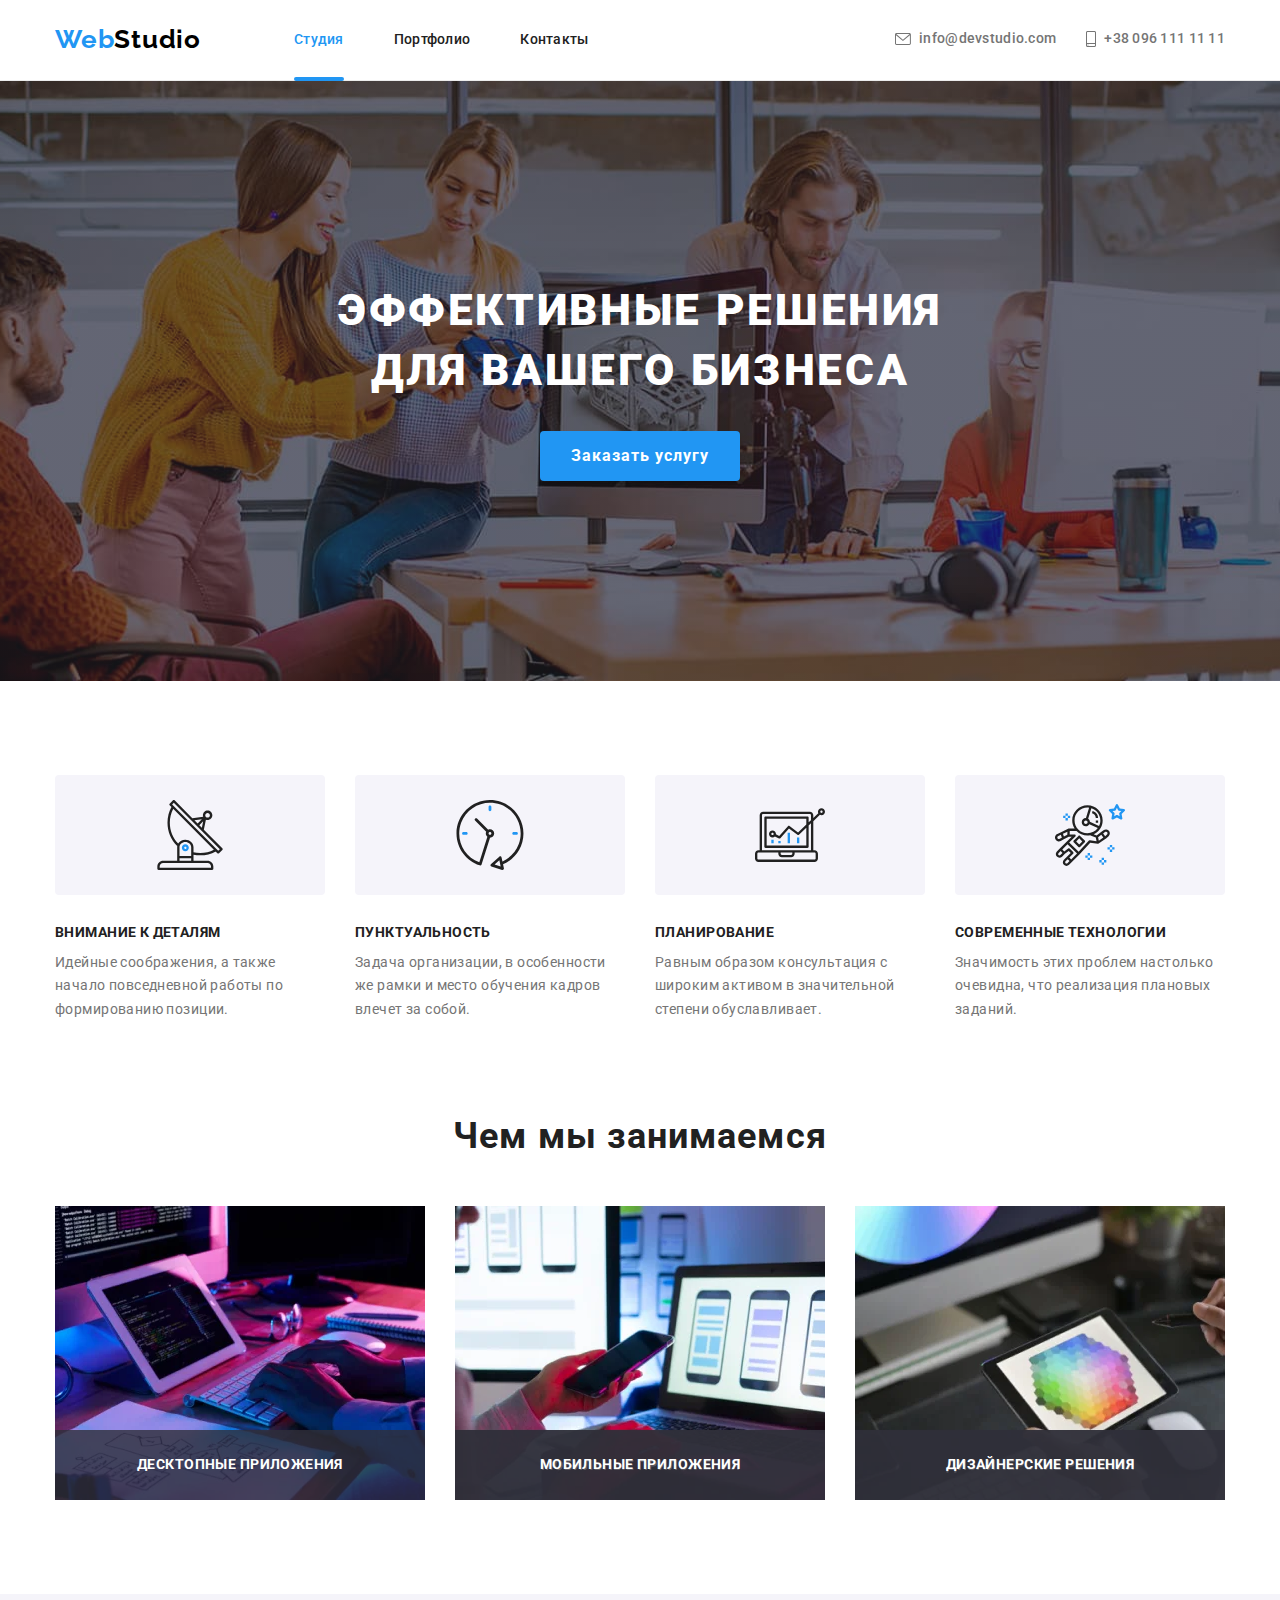
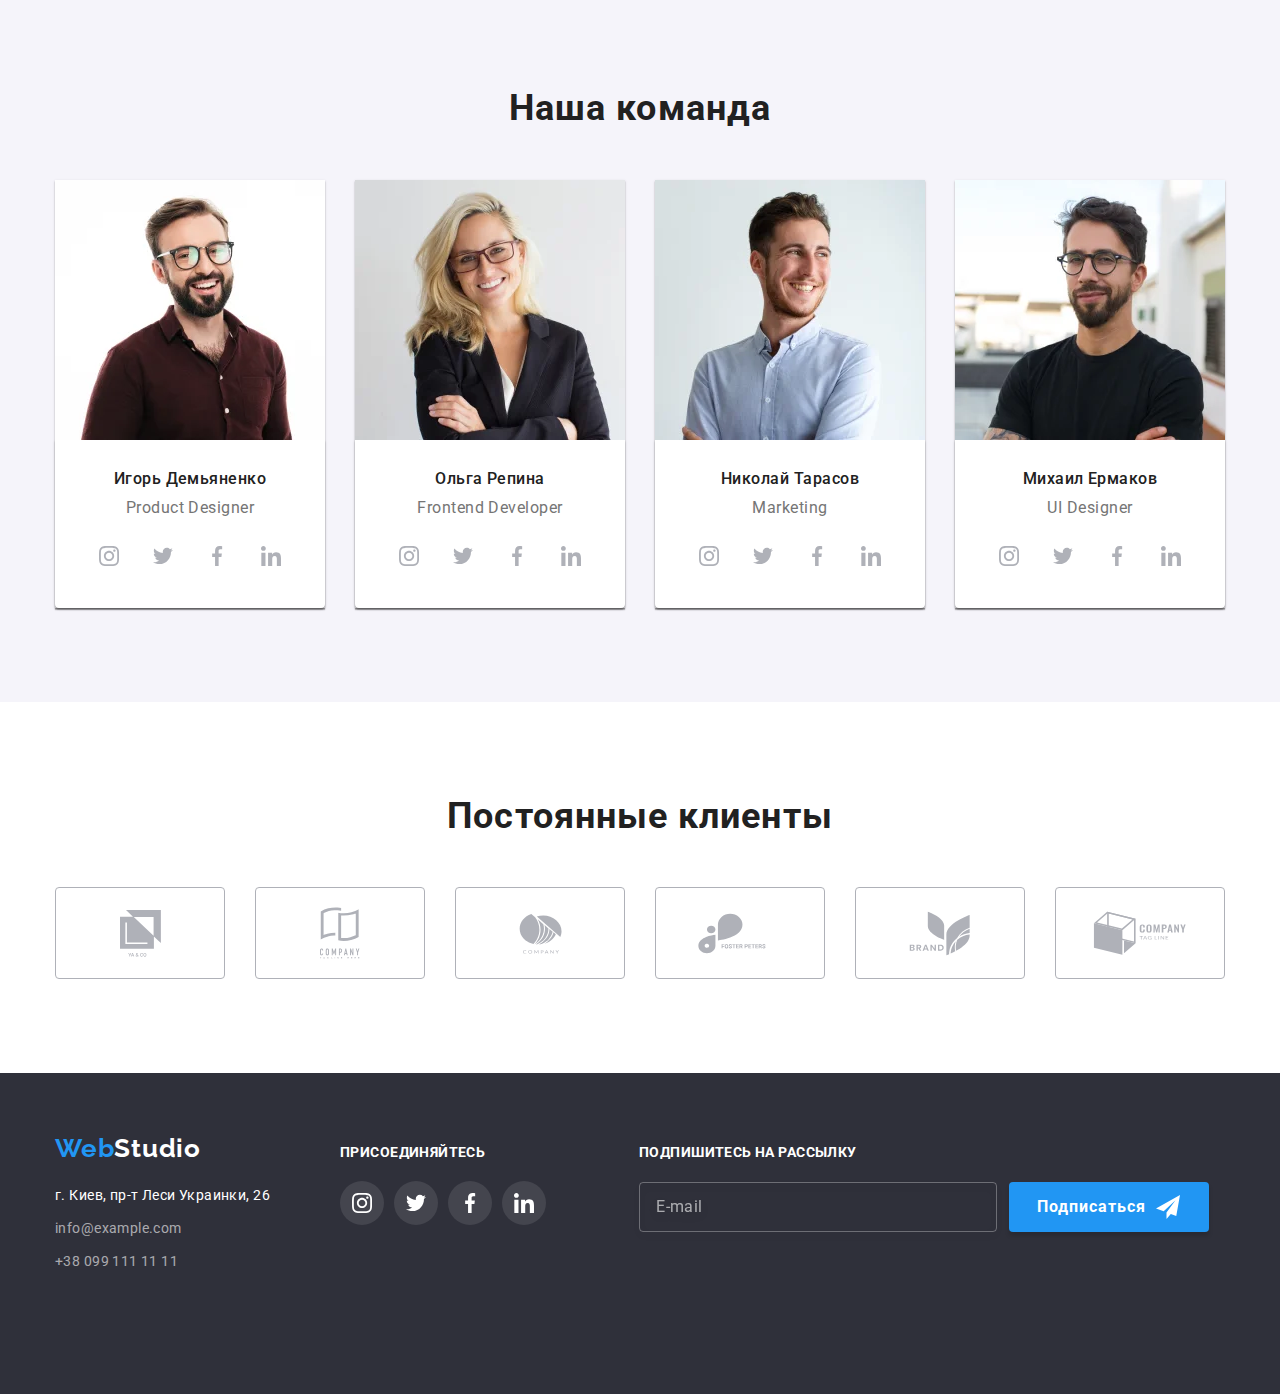
==== commit 589fb978: "show to the mentor" ====
--- a/index.html
+++ b/index.html
@@ -205,7 +205,7 @@
                                 srcset="./img/team/desktop/team-1-desktop.jpg 1x, ./img/team/desktop/team-1-desktop@2x.jpg 2x"
                                 media="(min-width:1200px)">
 
-                            <img src="./img/team/mobile/team-1-mobile.jpg" alt="product designer's photo">
+                            <img class="team__foto" src="./img/team/mobile/team-1-mobile.jpg" alt="product designer's photo">
                         </picture>
 
                         <div class="team__information">
@@ -267,7 +267,7 @@
                             <source
                                 srcset="./img/team/desktop/team-2-desktop.jpg 1x, ./img/team/desktop/team-2-desktop@2x.jpg 2x"
                                 media="(min-width:1200px)">
-                            <img src="./img/team/tablet/team-2-tablet.jpg" alt="frontend developer's photo">
+                            <img class="team__foto" src="./img/team/tablet/team-2-tablet.jpg" alt="frontend developer's photo">
 
                         </picture>
 
@@ -330,7 +330,7 @@
                             <source
                                 srcset="./img/team/desktop/team-3-desktop.jpg 1x, ./img/team/desktop/team-3-desktop@2x.jpg 2x"
                                 media="(min-width:1200px)">
-                            <img src="./img/team/tablet/team-3-tablet.jpg" alt="marketolog's photo">
+                            <img class="team__foto" src="./img/team/tablet/team-3-tablet.jpg" alt="marketolog's photo">
 
                         </picture>
 
@@ -393,7 +393,7 @@
                             <source
                                 srcset="./img/team/desktop/team-4-desktop.jpg 1x, ./img/team/desktop/team-4-desktop@2x.jpg 2x"
                                 media="(min-width:1200px)">
-                            <img src="./img/team/tablet/team-4-tablet.jpg" alt="ui designer's photo">
+                            <img class="team__foto" src="./img/team/tablet/team-4-tablet.jpg" alt="ui designer's photo">
                         </picture>
 
                         <div class="team__information">
--- a/css/main.min.css
+++ b/css/main.min.css
@@ -1,2 +1,2 @@
-:root{--main-font: "Roboto", sans-serif;--secondary-font: "Raleway", sans-serif;--main-text-color: #212121;--accent-color: #2196f3;--accent-button-backgroundcolor: #188ce8;--accent-background-color: #f5f4fa;--secondary-color: #ffffff;--secondary-gray-color: #757575;--icons-color: #afb1b8;--transition-duration: 250ms;--timing-function: cubic-bezier(0.4, 0, 0.2, 1)}.visually-hidden{position:absolute;width:1px;height:1px;margin:-1px;border:0;padding:0;white-space:nowrap;clip-path:inset(100%);clip:rect(0 0 0 0);overflow:hidden}h1,h2,h3,h4,h5,h6,p{margin-top:0;margin-bottom:0}ul,ol{margin-top:0;margin-bottom:0;padding-left:0}img{display:block}.list{list-style:none}.link{text-decoration:none;display:inline-block}.container{margin:0 auto;width:100%;padding-left:15px;padding-right:15px}@media screen and (min-width: 480px){.container{width:480px;margin:0 auto}}@media screen and (min-width: 768px){.container{width:768px}}@media screen and (min-width: 1200px){.container{width:1200px}}.section{padding-top:60px;padding-bottom:60px;margin:0 auto}@media screen and (min-width: 1200px){.section{padding-top:94px;padding-bottom:94px}}body{font-family:var(--main-font);color:var(--main-text-color)}.common-title{font-weight:700;font-size:28px;line-height:1.18;text-align:center;letter-spacing:0.03em}@media screen and (min-width: 1200px){.common-title{font-size:36px;line-height:1.16}}.social-contacts{display:flex}.social-contacts__item:not(:last-child){margin-right:10px}.social-contacts__icon{transition-property:fill;transition-duration:var(--transition-duration);transition-timing-function:var(--timing-function)}.social-contacts__icon_theme_light{fill:var(--icons-color)}.social-contacts__icon_theme_dark{fill:var(--secondary-color)}.social-contacts__link:hover .social-contacts__icon,.social-contacts__link:focus .social-contacts__icon{fill:var(--secondary-color)}.social-contacts__link{display:flex;justify-content:center;align-items:center;width:44px;height:44px;border-radius:50%;transition-property:background-color;transition-duration:var(--transition-duration);transition-timing-function:var(--timing-function)}.social-contacts__link_theme_light{background-color:var(--secondary-color)}.social-contacts__link_theme_dark{background-color:rgba(255,255,255,0.1)}.social-contacts__link:hover,.social-contacts__link:focus{background-color:var(--accent-color);outline:none}.backdrop{position:fixed;top:0;left:0;width:100%;height:100%;background:rgba(0,0,0,0.2);z-index:100;opacity:1;transition:opacity var(--transition-duration) var(--timing-function),visibility var(--transition-duration) var(--timing-function)}.is-hidden{opacity:0;visibility:hidden;pointer-events:none}.is-hidden .modal{transform:translate(-50%, -50%) scale(0.8)}.modal{position:absolute;top:50%;left:50%;transform:translate(-50%, -50%) scale(1);transition:transform var(--transition-duration) var(--timing-function);width:450px;height:609px;padding:40px;background:var(--secondary-color);box-shadow:0px 1px 3px rgba(0,0,0,0.12),0px 1px 1px rgba(0,0,0,0.14),0px 2px 1px rgba(0,0,0,0.2);border-radius:4px}@media screen and (min-width: 1200px){.modal{width:528px;height:581px}}.modal__close-btn{position:absolute;width:30px;height:30px;display:flex;justify-content:center;align-items:center;background:var(--secondary-color);border:1px solid rgba(0,0,0,0.1);border-radius:50%;top:8px;right:8px;padding:0px;cursor:pointer;transition:fill var(--transition-duration) var(--timing-function)}.modal__close-btn:hover,.modal__close-btn:focus{fill:var(--accent-color)}.modal__title{font-weight:bold;font-size:20px;line-height:1.15;text-align:center;letter-spacing:0.03em;color:var(--main-text-color);margin-bottom:12px}.modal__form{display:flex;flex-direction:column}.modal__form-field{font-weight:normal;font-size:12px;line-height:1.17;letter-spacing:0.01em;color:var(--secondary-gray-color);margin-bottom:10px}.modal__input{width:100%;height:40px;border:1px solid rgba(33,33,33,0.2);border-radius:4px;padding-left:42px;transition:border-color var(--transition-duration) var(--timing-function)}.modal__input:focus{border-color:var(--accent-color);outline:none}.modal__input:focus+.form-field-icon{fill:var(--accent-color)}.modal__input-wrapper{position:relative;display:block;margin-top:4px}.modal__input-icon{position:absolute;top:50%;left:12px;transform:translateY(-50%);transition:fill var(--transition-duration) var(--timing-function)}.modal__textarea{display:block;width:100%;height:120px;border:1px solid rgba(33,33,33,0.2);border-radius:4px;resize:none;padding:12px 16px;margin-top:4px;margin-bottom:20px;transition:border-color var(--transition-duration) var(--timing-function)}.modal__textarea:focus{border-color:var(--accent-color);outline:none}.modal__textarea::placeholder{color:rgba(117,117,117,0.5);font-weight:normal;font-size:14px;line-height:1.14;letter-spacing:0.01em}.modal__checkbox-policy{font-weight:normal;font-size:14px;line-height:1.71;letter-spacing:0.03em;color:var(--secondary-gray-color);margin-bottom:30px}.modal__checkbox-policy::before{display:inline-block;vertical-align:middle;content:"";width:16px;height:15px;border:2px solid var(--main-text-color);border-radius:2px;cursor:pointer;margin-right:8px;transition:border-color var(--transition-duration) var(--timing-function)}.modal__checkbox:checked+.modal__checkbox-policy::before{background-color:var(--accent-color);border-color:var(--accent-color);background-image:url("../img/icon_check.svg");background-size:contain;background-origin:border-box}.modal__checkbox:focus+.modal__checkbox-policy::before{border-color:var(--accent-color)}.modal__policy-link{color:var(--accent-color)}@media screen and (max-width: 767px){.menu{display:none}}@media screen and (min-width: 768px){.menu{display:flex}}@media screen and (min-width: 768px){.menu__link{position:relative;font-weight:500;font-size:14px;line-height:1.14;letter-spacing:0.02em;color:var(--main-text-color);transition-property:color;transition-duration:var(--transition-duration);transition-timing-function:var(--timing-function)}.menu__link:hover,.menu__link:focus{color:var(--accent-color);outline:none}.menu__link_current{color:var(--accent-color)}.menu__link_current::after{position:absolute;left:0;bottom:-33px;display:block;content:"";width:100%;height:4px;background:var(--accent-color);border-radius:2px}}@media screen and (min-width: 768px){.menu__item:not(:last-child){margin-right:50px}}.logo{font-family:var(--secondary-font);font-weight:700;font-size:24px;line-height:1.17;letter-spacing:0.03em}.logo_theme_light{color:#000000}.logo_theme_dark{color:var(--secondary-color)}.logo .logo__blue-part{color:var(--accent-color)}@media screen and (min-width: 1200px){.logo{font-family:var(--secondary-font);font-size:26px;line-height:1.19}}@media screen and (max-width: 767px){.contacts{display:none}}@media screen and (min-width: 768px) and (max-width: 1199px){.contacts__item:not(:last-child){margin-bottom:10px}}@media screen and (min-width: 768px){.contacts__envelope-icon{fill:currentColor;margin-right:8px}}@media screen and (min-width: 768px){.contacts__smartphone-icon{fill:currentColor;margin-right:8px}}@media screen and (min-width: 768px){.contacts__mail-link{font-weight:500;font-size:12px;line-height:1.17;letter-spacing:0.02em;color:var(--secondary-gray-color);transition-property:color;transition-duration:var(--transition-duration);transition-timing-function:var(--timing-function)}.contacts__mail-link:hover{color:var(--accent-color);outline:none}.contacts__mail-link:hover .envelope-icon{fill:currentColor}.contacts__mail-link:focus{color:var(--accent-color);outline:none}.contacts__mail-link:focus .envelope-icon{fill:currentColor}}@media screen and (min-width: 768px){.contacts__tel-link{font-weight:500;font-size:12px;line-height:1.17;letter-spacing:0.02em;color:var(--secondary-gray-color);transition-property:color;transition-duration:var(--transition-duration);transition-timing-function:var(--timing-function)}.contacts__tel-link:hover{color:var(--accent-color);outline:none}.contacts__tel-link:hover .smartphone-icon{fill:currentColor}.contacts__tel-link:focus{color:var(--accent-color);outline:none}.contacts__tel-link:focus .smartphone-icon{fill:currentColor}}@media screen and (min-width: 1200px){.contacts{display:flex;align-items:center}}@media screen and (min-width: 1200px){.contacts__item:not(:last-child){margin-right:30px}}@media screen and (min-width: 1200px){.contacts__mail-link{font-size:14px;line-height:1.14}}@media screen and (min-width: 1200px){.contacts__tel-link{font-size:14px;line-height:1.14}}.modal-btn{align-self:center;width:200px;height:50px;display:inline-block;font-weight:700;font-size:16px;line-height:1.87;letter-spacing:0.06em;color:var(--secondary-color);background-color:var(--accent-color);cursor:pointer;border:none;border-radius:4px;box-shadow:0px 4px 4px rgba(0,0,0,0.15);transition-property:background-color;transition-duration:var(--transition-duration);transition-timing-function:var(--timing-function)}.modal-btn:hover,.modal-btn:focus{background-color:var(--accent-button-backgroundcolor);outline:none}@media screen and (max-width: 767px){.mobile-menu{position:fixed;top:0;left:0;width:100vw;height:100vh;background-color:#ffffff;overflow:auto;opacity:0;visibility:hidden;pointer-events:none}.mobile-menu__container{position:relative;padding-top:48px;padding-bottom:48px;padding-left:25px}.mobile-menu__close-btn{position:absolute;top:10px;right:15px;width:40px;height:40px;border:none;background-color:transparent;padding:0}.mobile-menu__close-btn:hover,.mobile-menu__close-btn:focus{fill:var(--accent-color)}.mobile-menu__link{font-style:normal;font-weight:500;font-size:40px;line-height:1.18;letter-spacing:0.02em;color:var(--main-text-color)}.mobile-menu__link_current{color:var(--accent-color)}.mobile-menu__item:not(:last-child){margin-bottom:32px}.mobile-menu__contacts{margin-top:302px}.mobile-menu__contacts-item:not(:last-child){margin-bottom:32px}.phone{font-style:normal;font-weight:500;font-size:34px;line-height:1.18;letter-spacing:0.02em;color:var(--accent-color)}.mail{font-style:normal;font-weight:500;font-size:24px;line-height:1.17;letter-spacing:0.02em;color:var(--secondary-gray-color)}.mobile-menu__social-networks{display:flex;margin-top:64px}.mobile-menu__social-networks-item:not(:last-child)::after{content:"";width:22px;height:0px;border:1px solid rgba(33,33,33,0.2);transform:rotate(90deg);margin-left:10px;margin-right:10px}.mobile-menu__social-networks-link{font-style:normal;font-weight:500;font-size:18px;line-height:1.22;letter-spacing:0.02em;color:var(--accent-color)}.mobile-menu.is-open{opacity:1;visibility:visible;pointer-events:auto}}@media screen and (min-width: 768px){.mobile-menu{display:none}}.header{border-bottom:1px solid #ececec}.header__container{display:flex;justify-content:space-between;align-items:center;padding-top:16px;padding-bottom:16px}.header__burger-btn{line-height:0;background-color:transparent;border:none;padding:0}@media screen and (min-width: 768px){.header__burger-btn{display:none}}@media screen and (min-width: 768px){.header__container{padding-top:21px;padding-bottom:21px}}@media screen and (min-width: 768px){.header__logo{margin-right:88px}}@media screen and (min-width: 768px){.header__nav{display:flex;align-items:center}}@media screen and (min-width: 1200px){.header__logo{margin-right:93px}}@media screen and (min-width: 1200px){.header__container{padding-top:24px;padding-bottom:25px}}.hero{padding-top:118px;padding-bottom:118px;text-align:center;background-color:#2f303a;background-image:linear-gradient(rgba(47,48,58,0.4), rgba(47,48,58,0.4)),url(../img/hero/hero-mobile.jpg);background-repeat:no-repeat;background-position:center;background-size:cover;max-width:1600px}@media screen and (min-device-pixel-ratio: 2), screen and (min-resolution: 192dpi), screen and (min-resolution: 2dppx){.hero{background-image:linear-gradient(rgba(47,48,58,0.4), rgba(47,48,58,0.4)),url(../img/hero/hero-mobile@2x.jpg)}}@media screen and (min-width: 768px){.hero{background-image:linear-gradient(rgba(47,48,58,0.4), rgba(47,48,58,0.4)),url(../img/hero/hero-tablet.jpg)}}@media screen and (min-width: 768px) and (min-device-pixel-ratio: 2), screen and (min-width: 768px) and (min-resolution: 192dpi), screen and (min-width: 768px) and (min-resolution: 2dppx){.hero{background-image:linear-gradient(rgba(47,48,58,0.4), rgba(47,48,58,0.4)),url(../img/hero/hero-tablet@2x.jpg)}}@media screen and (min-width: 1200px){.hero{background-image:linear-gradient(rgba(47,48,58,0.4), rgba(47,48,58,0.4)),url(../img/hero/hero-desktop.jpg)}}@media screen and (min-width: 1200px) and (min-device-pixel-ratio: 2), screen and (min-width: 1200px) and (min-resolution: 192dpi), screen and (min-width: 1200px) and (min-resolution: 2dppx){.hero{background-image:linear-gradient(rgba(47,48,58,0.4), rgba(47,48,58,0.4)),url(../img/hero/hero-desktop@2x.jpg)}}@media screen and (min-width: 1200px){.hero{padding-top:200px;padding-bottom:200px}}.hero__title{font-weight:900;font-size:26px;line-height:1.62;text-align:center;letter-spacing:0.06em;text-transform:uppercase;color:var(--secondary-color);margin-bottom:30px}@media screen and (min-width: 1200px){.hero__title{font-size:44px;line-height:1.36}}.benefits{padding-top:60px;padding-bottom:60px}.benefits__icons{display:flex;justify-content:center;align-items:center;width:450px;height:120px;background:var(--accent-background-color);border-radius:4px;margin-bottom:30px}.benefits__subtitle{font-weight:700;font-size:14px;line-height:1.14;letter-spacing:0.03em;text-transform:uppercase;color:var(--main-text-color);margin-bottom:10px}@media screen and (max-width: 767px){.benefits__subtitle{text-align:center}}.benefits__text{font-size:14px;line-height:1.71;letter-spacing:0.03em;color:var(--secondary-gray-color)}@media screen and (min-width: 1200px){.benefits{padding-top:94px;padding-bottom:94px}}@media screen and (max-width: 767px){.benefits__item:not(:last-child){margin-bottom:30px}}@media screen and (min-width: 768px){.benefits__icons{width:354px}}@media screen and (min-width: 1200px){.benefits__icons{width:270px}}@media screen and (min-width: 768px){.benefits__list{display:flex;flex-wrap:wrap;margin-right:-30px;margin-bottom:-30px}}@media screen and (min-width: 768px){.benefits__item{margin-right:30px;margin-bottom:30px;flex-basis:calc((100% - 2 * 30px) / 2)}}@media screen and (min-width: 1200px){.benefits__item{flex-basis:calc((100% - 4 * 30px) / 4)}}.about{padding-bottom:94px}@media screen and (max-width: 1199px){.about{display:none}}.about__title{margin-bottom:48px}.about__list{display:flex;justify-content:space-between}.about-image__wrapper{position:relative}.about__img-caption{position:absolute;width:100%;height:70px;right:0;bottom:0;padding:27px 82px;background:rgba(47,48,58,0.8);font-weight:bold;font-size:14px;line-height:1.14;text-align:center;letter-spacing:0.03em;text-transform:uppercase;color:var(--secondary-color)}.team{background:var(--accent-background-color)}.team__title{margin-bottom:30px}@media screen and (min-width: 1200px){.team__title{margin-bottom:50px}}.team__name{font-weight:500;font-size:16px;line-height:1.18;letter-spacing:0.03em;color:var(--main-text-color);margin-bottom:10px;text-align:center}.team__position{font-size:16px;line-height:1.18;letter-spacing:0.03em;color:var(--secondary-gray-color);margin-bottom:16px;text-align:center}.team__information{padding-left:122px;padding-right:122px;padding-top:30px;padding-bottom:24px;text-align:center;background:var(--secondary-color);box-shadow:0px 1px 3px rgba(0,0,0,0.12),0px 1px 1px rgba(0,0,0,0.14),0px 2px 1px rgba(0,0,0,0.2);border-radius:0px 0px 4px 4px}@media screen and (min-width: 768px){.team__information{padding-left:74px;padding-right:74px}}@media screen and (min-width: 1200px){.team__information{padding-left:32px;padding-right:32px;padding-top:30px;padding-bottom:30px}}.team__member{box-shadow:0px 1px 3px rgba(0,0,0,0.12),0px 1px 1px rgba(0,0,0,0.14),0px 2px 1px rgba(0,0,0,0.2)}@media screen and (max-width: 767px){.team__member:not(:last-child){margin-bottom:30px}}@media screen and (min-width: 768px){.team__member{flex-basis:calc((100% - 60px) / 2);margin-left:30px;margin-top:30px}}@media screen and (min-width: 1200px){.team__member{flex-basis:calc((100% - 120px) / 4)}}@media screen and (min-width: 768px){.team__list{display:flex;flex-wrap:wrap;margin-left:-30px;margin-top:-30px;justify-content:space-between}}.clients{padding-top:60px;padding-bottom:60px}@media screen and (min-width: 1200px){.clients{padding-top:94px;padding-bottom:94px}}.clients__title{margin-bottom:30px}@media screen and (min-width: 1200px){.clients__title{margin-bottom:50px}}.clients__link{display:flex;justify-content:center;align-items:center;border:1px solid #afb1b8;border-radius:4px;width:210px;height:92px;transition-property:border;transition-duration:var(--transition-duration);transition-timing-function:var(--timing-function)}.clients__link:hover,.clients__link:focus{border:1px solid var(--accent-color);outline:none}.clients__link:hover .clients__icon,.clients__link:focus .clients__icon{fill:var(--accent-color)}@media screen and (min-width: 768px){.clients__link{width:226px}}@media screen and (min-width: 1200px){.clients__link{width:170px}}.clients__icon{fill:var(--icons-color);transition-property:fill;transition-duration:var(--transition-duration);transition-timing-function:var(--timing-function)}.clients__list{display:flex;flex-wrap:wrap;margin-left:-30px;margin-top:-30px}.clients__item{margin-left:30px;margin-top:30px}@media screen and (max-width: 767px){.clients__item{flex-basis:calc((100% - 60px) / 2)}}@media screen and (min-width: 768px){.clients__item{flex-basis:calc((100% - 90px) / 3)}}@media screen and (min-width: 1200px){.clients__item{flex-basis:calc((100% - 180px) / 6)}}.footer{background:#2f303a;padding-top:60px;padding-bottom:60px}.footer__container{align-items:baseline;text-align:center}@media screen and (min-width: 768px) and (max-width: 1199px){.footer__container{display:flex;justify-content:space-around;flex-wrap:wrap}}@media screen and (min-width: 1200px){.footer__container{display:flex;flex-wrap:wrap;text-align:start}}.footer__logo{margin-bottom:20px}.footer__adress-text{font-style:normal;font-size:14px;line-height:1.71;letter-spacing:0.03em;color:var(--secondary-color);margin-bottom:9px}.footer__list-item:not(:last-child){margin-bottom:9px}.footer__contact-link{font-style:normal;font-weight:400;font-size:14px;line-height:1.71;letter-spacing:0.03em;color:rgba(255,255,255,0.6);transition-property:color;transition-duration:var(--transition-duration);transition-timing-function:var(--timing-function)}.footer__contact-link:hover,.footer__contact-link:focus{color:var(--accent-color)}.footer__social-contacts{display:inline-block;width:206px;height:80px;margin-bottom:60px}@media screen and (min-width: 1200px){.footer__social-contacts{margin-right:93px}}.footer__join-text{font-weight:700;font-size:14px;line-height:1.14;letter-spacing:0.03em;text-transform:uppercase;color:var(--secondary-color);margin-bottom:20px}.footer__contacts{margin-bottom:60px}@media screen and (min-width: 1200px){.footer__contacts{margin-right:70px}}.subscription__title{margin-bottom:20px;font-weight:700;font-size:14px;line-height:1.14;letter-spacing:0.03em;text-transform:uppercase;color:var(--secondary-color)}.subscription__input{width:450px;height:50px;border:1px solid rgba(255,255,255,0.3);box-sizing:border-box;filter:drop-shadow(0px 4px 4px rgba(0,0,0,0.15));border-radius:4px;background-color:transparent;font-weight:normal;font-size:16px;line-height:1.25;letter-spacing:0.03em;color:rgba(255,255,255,0.6);padding:15px 16px;margin-bottom:20px;margin-top:20px;transition:border-color var(--transition-duration) var(--timing-function)}.subscription__input::placeholder{font-weight:400;font-size:16px;line-height:1.25;letter-spacing:0.03em;color:rgba(255,255,255,0.6)}.subscription__input:focus{border-color:var(--accent-color);outline:none}@media screen and (min-width: 768px){.subscription__input{display:flex;flex-direction:column}}@media screen and (min-width: 1200px){.subscription__input{width:358px;margin-right:12px;margin-bottom:0}}.subscription__btn{margin:0 auto;display:flex;align-items:center;width:200px;height:50px;background:var(--accent-color);box-shadow:0px 4px 4px rgba(0,0,0,0.15);border-radius:4px;font-weight:700;font-size:16px;line-height:1.88;letter-spacing:0.06em;color:var(--secondary-color);border:none;cursor:pointer;padding:10px 28px;transform:background-color var(--transition-duration) var(--timing-function)}.subscription__btn:hover,.subscription__btn:focus{background-color:var(--accent-button-backgroundcolor)}.subscription__btn-icon{margin-left:10px;fill:currentColor}@media screen and (min-width: 1200px){.footer__form{display:flex;justify-content:flex-start;align-items:flex-end}}.filtr-section-list{display:flex;justify-content:center}.filtr-section-item:not(:last-child){margin-right:8px}.filtr-section-item{margin-bottom:50px;transition-property:box-shadow;transition-duration:var(--transition-duration);transition-timing-function:var(--timing-function)}.portfolio-list{display:flex;flex-wrap:wrap;margin-left:-30px;margin-top:-30px}.portfolio-item{flex-basis:calc((100% - 90px) / 3);margin-left:30px;margin-top:30px}.filtr-btn{font-family:var(--main-font);font-weight:500;font-size:16px;line-height:1.62;letter-spacing:0.03em;background:var(--accent-background-color);color:var(--main-text-color);cursor:pointer;padding:6px 22px;border:none;border-radius:4px;transition-property:color;transition-duration:var(--transition-duration);transition-timing-function:var(--timing-function);transition-property:background-color;transition-duration:var(--transition-duration);transition-timing-function:var(--timing-function);transition-property:box-shadow;transition-duration:var(--transition-duration);transition-timing-function:var(--timing-function)}.filtr-btn:hover,.filtr-btn:focus{background-color:var(--accent-color);color:var(--secondary-color);box-shadow:0px 3px 1px rgba(0,0,0,0.1),0px 1px 2px rgba(0,0,0,0.08),0px 2px 2px rgba(0,0,0,0.12);outline:none}.portfolio-img-title{font-family:var(--main-font);font-weight:700;font-size:18px;line-height:2;letter-spacing:0.06em;color:var(--main-text-color);margin-bottom:4px}.portfolio-img-text{font-family:var(--main-font);font-size:16px;line-height:1.87;letter-spacing:0.03em;color:var(--secondary-gray-color)}.portfolio-img-content{padding:20px 24px;background:var(--secondary-color);border:1px solid #eeeeee;border-top:none}.portfolio-card-link{transition-property:box-shadow;transition-duration:var(--transition-duration);transition-timing-function:var(--timing-function)}.portfolio-card-link:hover,.portfolio-card-link:focus{box-shadow:0px 1px 1px rgba(0,0,0,0.12),0px 4px 4px rgba(0,0,0,0.06),1px 4px 6px rgba(0,0,0,0.16);outline:none}.portfolio-card-link:hover .overlay,.portfolio-card-link:focus .overlay{transform:translateY(0%)}.overlay{position:absolute;top:0;left:0;width:100%;height:100%;background-color:var(--accent-color);padding:63px 24px;font-family:var(--main-font);font-size:18px;line-height:1.56;letter-spacing:0.03em;color:var(--secondary-color);overflow:auto;transform:translateY(100%);transition:transform var(--transition-duration) var(--timing-function)}.portfolio-img-wrapper{position:relative;overflow:hidden}
+:root{--main-font: "Roboto", sans-serif;--secondary-font: "Raleway", sans-serif;--main-text-color: #212121;--accent-color: #2196f3;--accent-button-backgroundcolor: #188ce8;--accent-background-color: #f5f4fa;--secondary-color: #ffffff;--secondary-gray-color: #757575;--icons-color: #afb1b8;--transition-duration: 250ms;--timing-function: cubic-bezier(0.4, 0, 0.2, 1)}.visually-hidden{position:absolute;width:1px;height:1px;margin:-1px;border:0;padding:0;white-space:nowrap;clip-path:inset(100%);clip:rect(0 0 0 0);overflow:hidden}h1,h2,h3,h4,h5,h6,p{margin-top:0;margin-bottom:0}ul,ol{margin-top:0;margin-bottom:0;padding-left:0}img{display:block}.list{list-style:none}.link{text-decoration:none;display:inline-block}.container{margin:0 auto;width:100%;padding-left:15px;padding-right:15px}@media screen and (min-width: 480px){.container{width:480px;margin:0 auto}}@media screen and (min-width: 768px){.container{width:768px}}@media screen and (min-width: 1200px){.container{width:1200px}}.section{padding-top:60px;padding-bottom:60px;margin:0 auto}@media screen and (min-width: 1200px){.section{padding-top:94px;padding-bottom:94px}}body{font-family:var(--main-font);color:var(--main-text-color)}.common-title{font-weight:700;font-size:28px;line-height:1.18;text-align:center;letter-spacing:0.03em}@media screen and (min-width: 1200px){.common-title{font-size:36px;line-height:1.16}}.social-contacts{display:flex}.social-contacts__item:not(:last-child){margin-right:10px}.social-contacts__icon{transition-property:fill;transition-duration:var(--transition-duration);transition-timing-function:var(--timing-function)}.social-contacts__icon_theme_light{fill:var(--icons-color)}.social-contacts__icon_theme_dark{fill:var(--secondary-color)}.social-contacts__link:hover .social-contacts__icon,.social-contacts__link:focus .social-contacts__icon{fill:var(--secondary-color)}.social-contacts__link{display:flex;justify-content:center;align-items:center;width:44px;height:44px;border-radius:50%;transition-property:background-color;transition-duration:var(--transition-duration);transition-timing-function:var(--timing-function)}.social-contacts__link_theme_light{background-color:var(--secondary-color)}.social-contacts__link_theme_dark{background-color:rgba(255,255,255,0.1)}.social-contacts__link:hover,.social-contacts__link:focus{background-color:var(--accent-color);outline:none}.backdrop{position:fixed;top:0;left:0;width:100%;height:100%;background:rgba(0,0,0,0.2);z-index:100;opacity:1;transition:opacity var(--transition-duration) var(--timing-function),visibility var(--transition-duration) var(--timing-function)}.is-hidden{opacity:0;visibility:hidden;pointer-events:none}.is-hidden .modal{transform:translate(-50%, -50%) scale(0.8)}.modal{position:absolute;top:50%;left:50%;transform:translate(-50%, -50%) scale(1);transition:transform var(--transition-duration) var(--timing-function);width:450px;height:609px;padding:40px;background:var(--secondary-color);box-shadow:0px 1px 3px rgba(0,0,0,0.12),0px 1px 1px rgba(0,0,0,0.14),0px 2px 1px rgba(0,0,0,0.2);border-radius:4px}@media screen and (min-width: 1200px){.modal{width:528px;height:581px}}.modal__close-btn{position:absolute;width:30px;height:30px;display:flex;justify-content:center;align-items:center;background:var(--secondary-color);border:1px solid rgba(0,0,0,0.1);border-radius:50%;top:8px;right:8px;padding:0px;cursor:pointer;transition:fill var(--transition-duration) var(--timing-function)}.modal__close-btn:hover,.modal__close-btn:focus{fill:var(--accent-color)}.modal__title{font-weight:bold;font-size:20px;line-height:1.15;text-align:center;letter-spacing:0.03em;color:var(--main-text-color);margin-bottom:12px}.modal__form{display:flex;flex-direction:column}.modal__form-field{font-weight:normal;font-size:12px;line-height:1.17;letter-spacing:0.01em;color:var(--secondary-gray-color);margin-bottom:10px}.modal__input{width:100%;height:40px;border:1px solid rgba(33,33,33,0.2);border-radius:4px;padding-left:42px;transition:border-color var(--transition-duration) var(--timing-function)}.modal__input:focus{border-color:var(--accent-color);outline:none}.modal__input:focus+.form-field-icon{fill:var(--accent-color)}.modal__input-wrapper{position:relative;display:block;margin-top:4px}.modal__input-icon{position:absolute;top:50%;left:12px;transform:translateY(-50%);transition:fill var(--transition-duration) var(--timing-function)}.modal__textarea{display:block;width:100%;height:120px;border:1px solid rgba(33,33,33,0.2);border-radius:4px;resize:none;padding:12px 16px;margin-top:4px;margin-bottom:20px;transition:border-color var(--transition-duration) var(--timing-function)}.modal__textarea:focus{border-color:var(--accent-color);outline:none}.modal__textarea::placeholder{color:rgba(117,117,117,0.5);font-weight:normal;font-size:14px;line-height:1.14;letter-spacing:0.01em}.modal__checkbox-policy{font-weight:normal;font-size:12px;line-height:1.17;letter-spacing:0.03em;color:var(--secondary-gray-color);margin-bottom:30px}.modal__checkbox-policy::before{display:inline-block;vertical-align:middle;content:"";width:16px;height:15px;border:2px solid var(--main-text-color);border-radius:2px;cursor:pointer;margin-right:8px;transition:border-color var(--transition-duration) var(--timing-function)}.modal__checkbox:checked+.modal__checkbox-policy::before{background-color:var(--accent-color);border-color:var(--accent-color);background-image:url("../img/icon_check.svg");background-size:contain;background-origin:border-box}.modal__checkbox:focus+.modal__checkbox-policy::before{border-color:var(--accent-color)}.modal__policy-link{color:var(--accent-color)}@media screen and (min-width: 1200px){.modal__checkbox-policy{font-size:14px;line-height:1.71}}@media screen and (max-width: 767px){.menu{display:none}}@media screen and (min-width: 768px){.menu{display:flex}}@media screen and (min-width: 768px){.menu__link{position:relative;font-weight:500;font-size:14px;line-height:1.14;letter-spacing:0.02em;color:var(--main-text-color);transition-property:color;transition-duration:var(--transition-duration);transition-timing-function:var(--timing-function)}.menu__link:hover,.menu__link:focus{color:var(--accent-color);outline:none}.menu__link_current{color:var(--accent-color)}.menu__link_current::after{position:absolute;left:0;bottom:-33px;display:block;content:"";width:100%;height:4px;background:var(--accent-color);border-radius:2px}}@media screen and (min-width: 768px){.menu__item:not(:last-child){margin-right:50px}}.logo{font-family:var(--secondary-font);font-weight:700;font-size:24px;line-height:1.17;letter-spacing:0.03em}.logo_theme_light{color:#000000}.logo_theme_dark{color:var(--secondary-color)}.logo .logo__blue-part{color:var(--accent-color)}@media screen and (min-width: 1200px){.logo{font-family:var(--secondary-font);font-size:26px;line-height:1.19}}@media screen and (max-width: 767px){.contacts{display:none}}@media screen and (min-width: 768px) and (max-width: 1199px){.contacts__item:not(:last-child){margin-bottom:10px}}@media screen and (min-width: 768px){.contacts__envelope-icon{fill:currentColor;margin-right:8px}}@media screen and (min-width: 768px){.contacts__smartphone-icon{fill:currentColor;margin-right:8px}}@media screen and (min-width: 768px){.contacts__mail-link{display:flex;align-items:center;font-weight:500;font-size:12px;line-height:1.17;letter-spacing:0.02em;color:var(--secondary-gray-color);transition-property:color;transition-duration:var(--transition-duration);transition-timing-function:var(--timing-function)}.contacts__mail-link:hover{color:var(--accent-color);outline:none}.contacts__mail-link:hover .envelope-icon{fill:currentColor}.contacts__mail-link:focus{color:var(--accent-color);outline:none}.contacts__mail-link:focus .envelope-icon{fill:currentColor}}@media screen and (min-width: 768px){.contacts__tel-link{display:flex;align-items:center;font-weight:500;font-size:12px;line-height:1.17;letter-spacing:0.02em;color:var(--secondary-gray-color);transition-property:color;transition-duration:var(--transition-duration);transition-timing-function:var(--timing-function)}.contacts__tel-link:hover{color:var(--accent-color);outline:none}.contacts__tel-link:hover .smartphone-icon{fill:currentColor}.contacts__tel-link:focus{color:var(--accent-color);outline:none}.contacts__tel-link:focus .smartphone-icon{fill:currentColor}}@media screen and (min-width: 1200px){.contacts{display:flex;align-items:center}}@media screen and (min-width: 1200px){.contacts__item:not(:last-child){margin-right:30px}}@media screen and (min-width: 1200px){.contacts__mail-link{font-size:14px;line-height:1.14}}@media screen and (min-width: 1200px){.contacts__tel-link{font-size:14px;line-height:1.14}}.modal-btn{align-self:center;width:200px;height:50px;display:inline-block;font-weight:700;font-size:16px;line-height:1.87;letter-spacing:0.06em;color:var(--secondary-color);background-color:var(--accent-color);cursor:pointer;border:none;border-radius:4px;box-shadow:0px 4px 4px rgba(0,0,0,0.15);transition-property:background-color;transition-duration:var(--transition-duration);transition-timing-function:var(--timing-function)}.modal-btn:hover,.modal-btn:focus{background-color:var(--accent-button-backgroundcolor);outline:none}@media screen and (max-width: 767px){.mobile-menu{position:fixed;top:0;left:0;width:100vw;height:100vh;background-color:#ffffff;overflow:auto;opacity:0;visibility:hidden;pointer-events:none}.mobile-menu__container{position:relative;padding-top:48px;padding-bottom:48px;padding-left:25px}.mobile-menu__close-btn{position:absolute;top:10px;right:15px;width:40px;height:40px;border:none;background-color:transparent;padding:0}.mobile-menu__close-btn:hover,.mobile-menu__close-btn:focus{fill:var(--accent-color)}.mobile-menu__link{font-style:normal;font-weight:500;font-size:40px;line-height:1.18;letter-spacing:0.02em;color:var(--main-text-color)}.mobile-menu__link_current{color:var(--accent-color)}.mobile-menu__item:not(:last-child){margin-bottom:32px}.mobile-menu__contacts{margin-top:302px}.mobile-menu__contacts-item:not(:last-child){margin-bottom:32px}.phone{font-style:normal;font-weight:500;font-size:34px;line-height:1.18;letter-spacing:0.02em;color:var(--accent-color)}.mail{font-style:normal;font-weight:500;font-size:24px;line-height:1.17;letter-spacing:0.02em;color:var(--secondary-gray-color)}.mobile-menu__social-networks{display:flex;margin-top:64px}.mobile-menu__social-networks-item:not(:last-child)::after{content:"";width:22px;height:0px;border:1px solid rgba(33,33,33,0.2);transform:rotate(90deg);margin-left:10px;margin-right:10px}.mobile-menu__social-networks-link{font-style:normal;font-weight:500;font-size:18px;line-height:1.22;letter-spacing:0.02em;color:var(--accent-color)}.mobile-menu.is-open{opacity:1;visibility:visible;pointer-events:auto}}@media screen and (min-width: 768px){.mobile-menu{display:none}}.header{border-bottom:1px solid #ececec}.header__container{display:flex;justify-content:space-between;align-items:center;padding-top:16px;padding-bottom:16px}.header__burger-btn{line-height:0;background-color:transparent;border:none;padding:0}@media screen and (min-width: 768px){.header__burger-btn{display:none}}@media screen and (min-width: 768px){.header__container{padding-top:21px;padding-bottom:21px}}@media screen and (min-width: 768px){.header__logo{margin-right:88px}}@media screen and (min-width: 768px){.header__nav{display:flex;align-items:center}}@media screen and (min-width: 1200px){.header__logo{margin-right:93px}}@media screen and (min-width: 1200px){.header__container{padding-top:24px;padding-bottom:25px}}.hero{padding-top:118px;padding-bottom:118px;text-align:center;background-color:#2f303a;background-image:linear-gradient(rgba(47,48,58,0.4), rgba(47,48,58,0.4)),url(../img/hero/hero-mobile.jpg);background-repeat:no-repeat;background-position:center;background-size:cover;max-width:1600px}@media screen and (min-device-pixel-ratio: 2), screen and (min-resolution: 192dpi), screen and (min-resolution: 2dppx){.hero{background-image:linear-gradient(rgba(47,48,58,0.4), rgba(47,48,58,0.4)),url(../img/hero/hero-mobile@2x.jpg)}}@media screen and (min-width: 768px){.hero{background-image:linear-gradient(rgba(47,48,58,0.4), rgba(47,48,58,0.4)),url(../img/hero/hero-tablet.jpg)}}@media screen and (min-width: 768px) and (min-device-pixel-ratio: 2), screen and (min-width: 768px) and (min-resolution: 192dpi), screen and (min-width: 768px) and (min-resolution: 2dppx){.hero{background-image:linear-gradient(rgba(47,48,58,0.4), rgba(47,48,58,0.4)),url(../img/hero/hero-tablet@2x.jpg)}}@media screen and (min-width: 1200px){.hero{background-image:linear-gradient(rgba(47,48,58,0.4), rgba(47,48,58,0.4)),url(../img/hero/hero-desktop.jpg)}}@media screen and (min-width: 1200px) and (min-device-pixel-ratio: 2), screen and (min-width: 1200px) and (min-resolution: 192dpi), screen and (min-width: 1200px) and (min-resolution: 2dppx){.hero{background-image:linear-gradient(rgba(47,48,58,0.4), rgba(47,48,58,0.4)),url(../img/hero/hero-desktop@2x.jpg)}}@media screen and (min-width: 1200px){.hero{padding-top:200px;padding-bottom:200px}}.hero__title{font-weight:900;font-size:26px;line-height:1.62;text-align:center;letter-spacing:0.06em;text-transform:uppercase;color:var(--secondary-color);margin-bottom:30px}@media screen and (min-width: 1200px){.hero__title{font-size:44px;line-height:1.36}}.benefits{padding-top:60px;padding-bottom:60px}.benefits__icons{display:flex;justify-content:center;align-items:center;max-width:450px;height:120px;background:var(--accent-background-color);border-radius:4px;margin-bottom:30px}@media screen and (min-width: 768px){.benefits__icons{width:354px}}@media screen and (min-width: 1200px){.benefits__icons{width:270px}}.benefits__subtitle{font-weight:700;font-size:14px;line-height:1.14;letter-spacing:0.03em;text-transform:uppercase;color:var(--main-text-color);margin-bottom:10px}@media screen and (max-width: 767px){.benefits__subtitle{text-align:center}}.benefits__text{font-size:14px;line-height:1.71;letter-spacing:0.03em;color:var(--secondary-gray-color)}@media screen and (min-width: 1200px){.benefits{padding-top:94px;padding-bottom:94px}}.benefits-item{max-width:450px}@media screen and (max-width: 767px){.benefits__item:not(:last-child){margin-bottom:30px}}@media screen and (min-width: 768px){.benefits-item{max-width:354px}}@media screen and (min-width: 1200px){.benefits-item{width:270px}}@media screen and (min-width: 768px){.benefits__list{display:flex;flex-wrap:wrap;margin-right:-30px;margin-bottom:-30px}}@media screen and (min-width: 768px){.benefits__item{margin-right:30px;margin-bottom:30px;flex-basis:calc((100% - 2 * 30px) / 2)}}@media screen and (min-width: 1200px){.benefits__item{flex-basis:calc((100% - 4 * 30px) / 4)}}.about{padding-bottom:94px}@media screen and (max-width: 1199px){.about{display:none}}.about__title{margin-bottom:48px}.about__list{display:flex;justify-content:space-between}.about-image__wrapper{position:relative}.about__img-caption{position:absolute;width:100%;height:70px;right:0;bottom:0;padding:27px 82px;background:rgba(47,48,58,0.8);font-weight:bold;font-size:14px;line-height:1.14;text-align:center;letter-spacing:0.03em;text-transform:uppercase;color:var(--secondary-color)}.team{background:var(--accent-background-color)}.team__title{margin-bottom:30px}@media screen and (min-width: 1200px){.team__title{margin-bottom:50px}}.team__name{font-weight:500;font-size:16px;line-height:1.18;letter-spacing:0.03em;color:var(--main-text-color);margin-bottom:10px;text-align:center}.team__position{font-size:16px;line-height:1.18;letter-spacing:0.03em;color:var(--secondary-gray-color);margin-bottom:16px;text-align:center}.team__information{padding-left:122px;padding-right:122px;padding-top:30px;padding-bottom:24px;text-align:center;background:var(--secondary-color);box-shadow:0px 1px 3px rgba(0,0,0,0.12),0px 1px 1px rgba(0,0,0,0.14),0px 2px 1px rgba(0,0,0,0.2);border-radius:0px 0px 4px 4px}@media screen and (min-width: 768px){.team__information{padding-left:74px;padding-right:74px}}@media screen and (min-width: 1200px){.team__information{padding-left:32px;padding-right:32px;padding-top:30px;padding-bottom:30px}}.team__member{box-shadow:0px 1px 3px rgba(0,0,0,0.12),0px 1px 1px rgba(0,0,0,0.14),0px 2px 1px rgba(0,0,0,0.2)}@media screen and (max-width: 767px){.team__member:not(:last-child){margin-bottom:30px}}@media screen and (min-width: 768px){.team__member{flex-basis:calc((100% - 60px) / 2);margin-left:30px;margin-top:30px}}@media screen and (min-width: 1200px){.team__member{flex-basis:calc((100% - 120px) / 4)}}@media screen and (min-width: 768px){.team__list{display:flex;flex-wrap:wrap;margin-left:-30px;margin-top:-30px;justify-content:space-between}}.team__photo{max-width:100%}@media screen and (min-width: 768px){.team__photo{width:354px;height:374px}}@media screen and (min-width: 1200px){.team__photo{width:270px;height:260px}}.clients{padding-top:60px;padding-bottom:60px}@media screen and (min-width: 1200px){.clients{padding-top:94px;padding-bottom:94px}}.clients__title{margin-bottom:30px}@media screen and (min-width: 1200px){.clients__title{margin-bottom:50px}}.clients__link{display:flex;justify-content:center;align-items:center;border:1px solid #afb1b8;border-radius:4px;width:210px;height:92px;transition-property:border;transition-duration:var(--transition-duration);transition-timing-function:var(--timing-function)}.clients__link:hover,.clients__link:focus{border:1px solid var(--accent-color);outline:none}.clients__link:hover .clients__icon,.clients__link:focus .clients__icon{fill:var(--accent-color)}@media screen and (min-width: 768px){.clients__link{width:226px}}@media screen and (min-width: 1200px){.clients__link{width:170px}}.clients__icon{fill:var(--icons-color);transition-property:fill;transition-duration:var(--transition-duration);transition-timing-function:var(--timing-function)}.clients__list{display:flex;flex-wrap:wrap;margin-left:-30px;margin-top:-30px}.clients__item{margin-left:30px;margin-top:30px}@media screen and (max-width: 767px){.clients__item{flex-basis:calc((100% - 60px) / 2)}}@media screen and (min-width: 768px){.clients__item{flex-basis:calc((100% - 90px) / 3)}}@media screen and (min-width: 1200px){.clients__item{flex-basis:calc((100% - 180px) / 6)}}.footer{background:#2f303a;padding-top:60px;padding-bottom:60px}.footer__container{align-items:baseline;text-align:center}@media screen and (min-width: 768px) and (max-width: 1199px){.footer__container{display:flex;justify-content:space-around;flex-wrap:wrap}}@media screen and (min-width: 1200px){.footer__container{display:flex;flex-wrap:wrap;text-align:start}}.footer__logo{margin-bottom:20px}.footer__adress-text{font-style:normal;font-size:14px;line-height:1.71;letter-spacing:0.03em;color:var(--secondary-color);margin-bottom:9px}.footer__list-item:not(:last-child){margin-bottom:9px}.footer__contact-link{font-style:normal;font-weight:400;font-size:14px;line-height:1.71;letter-spacing:0.03em;color:rgba(255,255,255,0.6);transition-property:color;transition-duration:var(--transition-duration);transition-timing-function:var(--timing-function)}.footer__contact-link:hover,.footer__contact-link:focus{color:var(--accent-color)}.footer__social-contacts{display:inline-block;width:206px;height:80px;margin-bottom:60px}@media screen and (min-width: 1200px){.footer__social-contacts{margin-right:93px}}.footer__join-text{font-weight:700;font-size:14px;line-height:1.14;letter-spacing:0.03em;text-transform:uppercase;color:var(--secondary-color);margin-bottom:20px}.footer__contacts{margin-bottom:60px}@media screen and (min-width: 1200px){.footer__contacts{margin-right:70px}}.subscription__title{margin-bottom:20px;font-weight:700;font-size:14px;line-height:1.14;letter-spacing:0.03em;text-transform:uppercase;color:var(--secondary-color)}.subscription__input{width:450px;height:50px;border:1px solid rgba(255,255,255,0.3);box-sizing:border-box;filter:drop-shadow(0px 4px 4px rgba(0,0,0,0.15));border-radius:4px;background-color:transparent;font-weight:normal;font-size:16px;line-height:1.25;letter-spacing:0.03em;color:rgba(255,255,255,0.6);padding:15px 16px;margin-bottom:20px;margin-top:20px;transition:border-color var(--transition-duration) var(--timing-function)}.subscription__input::placeholder{font-weight:400;font-size:16px;line-height:1.25;letter-spacing:0.03em;color:rgba(255,255,255,0.6)}.subscription__input:focus{border-color:var(--accent-color);outline:none}@media screen and (min-width: 768px){.subscription__input{display:flex;flex-direction:column}}@media screen and (min-width: 1200px){.subscription__input{width:358px;margin-right:12px;margin-bottom:0}}.subscription__btn{margin:0 auto;display:flex;align-items:center;width:200px;height:50px;background:var(--accent-color);box-shadow:0px 4px 4px rgba(0,0,0,0.15);border-radius:4px;font-weight:700;font-size:16px;line-height:1.88;letter-spacing:0.06em;color:var(--secondary-color);border:none;cursor:pointer;padding:10px 28px;transform:background-color var(--transition-duration) var(--timing-function)}.subscription__btn:hover,.subscription__btn:focus{background-color:var(--accent-button-backgroundcolor)}.subscription__btn-icon{margin-left:10px;fill:currentColor}@media screen and (min-width: 1200px){.footer__form{display:flex;justify-content:flex-start;align-items:flex-end}}.filtr-section-list{display:flex;flex-wrap:wrap;margin-bottom:40px}@media screen and (min-width: 768px){.filtr-section-list{display:flex;justify-content:center;margin-bottom:30px}}@media screen and (min-width: 768px){.filtr-section-list{margin-bottom:50px}}.filtr-section-item:not(:last-child){margin-right:8px}@media screen and (max-width: 767px){.filtr-section-item:nth-child(-n+3){margin-bottom:15px}}.filtr-section-item{transition-property:box-shadow;transition-duration:var(--transition-duration);transition-timing-function:var(--timing-function)}.filtr-btn{font-family:var(--main-font);font-weight:500;font-size:16px;line-height:1.62;letter-spacing:0.03em;background:var(--accent-background-color);color:var(--main-text-color);cursor:pointer;padding:6px 22px;border:none;border-radius:4px;transition-property:color;transition-duration:var(--transition-duration);transition-timing-function:var(--timing-function);transition-property:background-color;transition-duration:var(--transition-duration);transition-timing-function:var(--timing-function);transition-property:box-shadow;transition-duration:var(--transition-duration);transition-timing-function:var(--timing-function)}.filtr-btn:hover,.filtr-btn:focus{background-color:var(--accent-color);color:var(--secondary-color);box-shadow:0px 3px 1px rgba(0,0,0,0.1),0px 1px 2px rgba(0,0,0,0.08),0px 2px 2px rgba(0,0,0,0.12);outline:none}.portfolio-card-link{transition-property:box-shadow;transition-duration:var(--transition-duration);transition-timing-function:var(--timing-function)}.portfolio-card-link:hover,.portfolio-card-link:focus{box-shadow:0px 1px 1px rgba(0,0,0,0.12),0px 4px 4px rgba(0,0,0,0.06),1px 4px 6px rgba(0,0,0,0.16);outline:none}.portfolio-card-link:hover .overlay,.portfolio-card-link:focus .overlay{transform:translateY(0%)}.overlay{position:absolute;top:0;left:0;width:100%;height:100%;background-color:var(--accent-color);padding:63px 24px;font-family:var(--main-font);font-size:18px;line-height:1.56;letter-spacing:0.03em;color:var(--secondary-color);overflow:auto;transform:translateY(100%);transition:transform var(--transition-duration) var(--timing-function)}.portfolio-img-wrapper{position:relative;overflow:hidden}.portfolio-img-title{font-family:var(--main-font);font-weight:700;font-size:18px;line-height:2;letter-spacing:0.06em;color:var(--main-text-color);margin-bottom:4px}.portfolio-img-text{font-family:var(--main-font);font-size:16px;line-height:1.87;letter-spacing:0.03em;color:var(--secondary-gray-color)}.portfolio-img-content{padding:20px 24px;background:var(--secondary-color);border:1px solid #eeeeee;border-top:none}@media screen and (min-width: 768px) and (max-width: 1199px){.portfolio-img-content-height{height:146px}}@media screen and (max-width: 767px){.portfolio-item:not(:last-child){margin-bottom:30px}}@media screen and (min-width: 768px){.portfolio-list{display:flex;flex-wrap:wrap;margin-left:-30px;margin-top:-30px}}@media screen and (min-width: 768px){.portfolio-item{flex-basis:calc((100% - 60px) / 2);margin-left:30px;margin-top:30px}}@media screen and (min-width: 1200px){.portfolio-item{flex-basis:calc((100% - 90px) / 3);margin-left:30px;margin-top:30px}}
 /*# sourceMappingURL=main.min.css.map */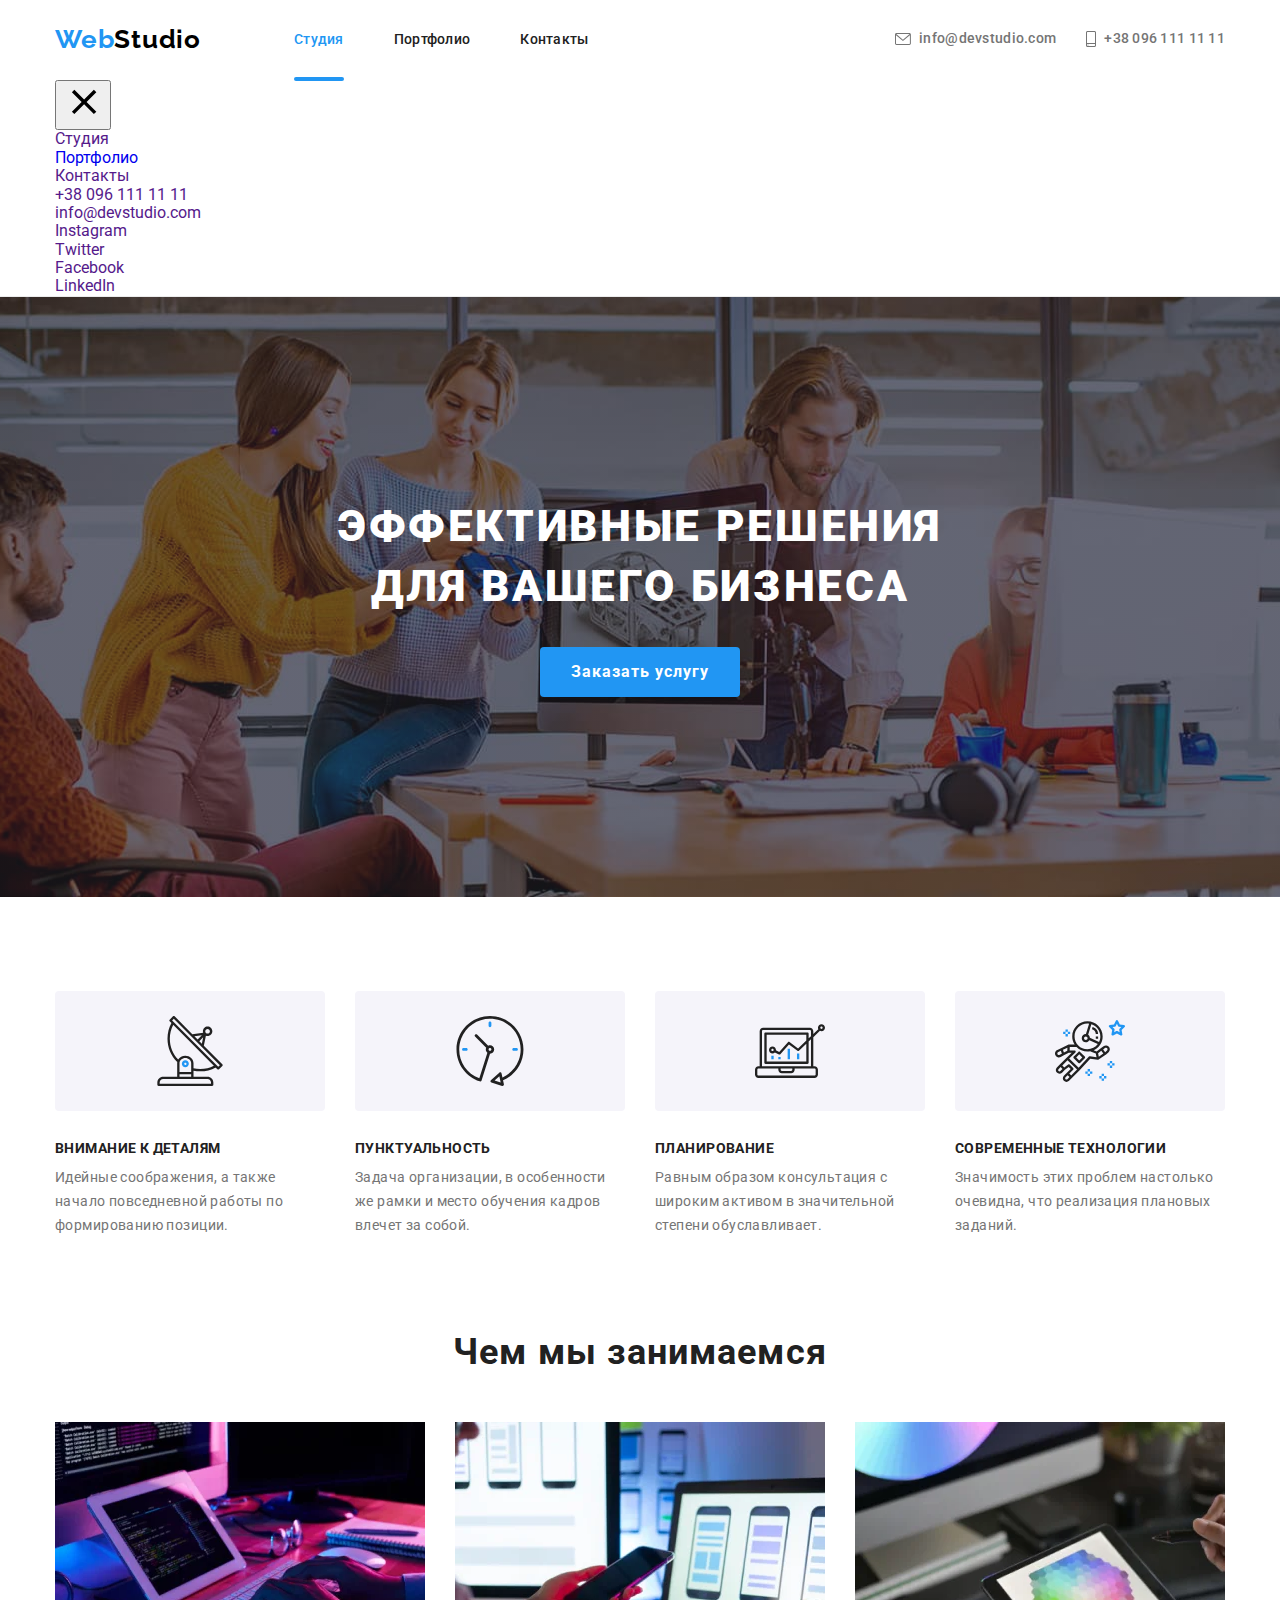
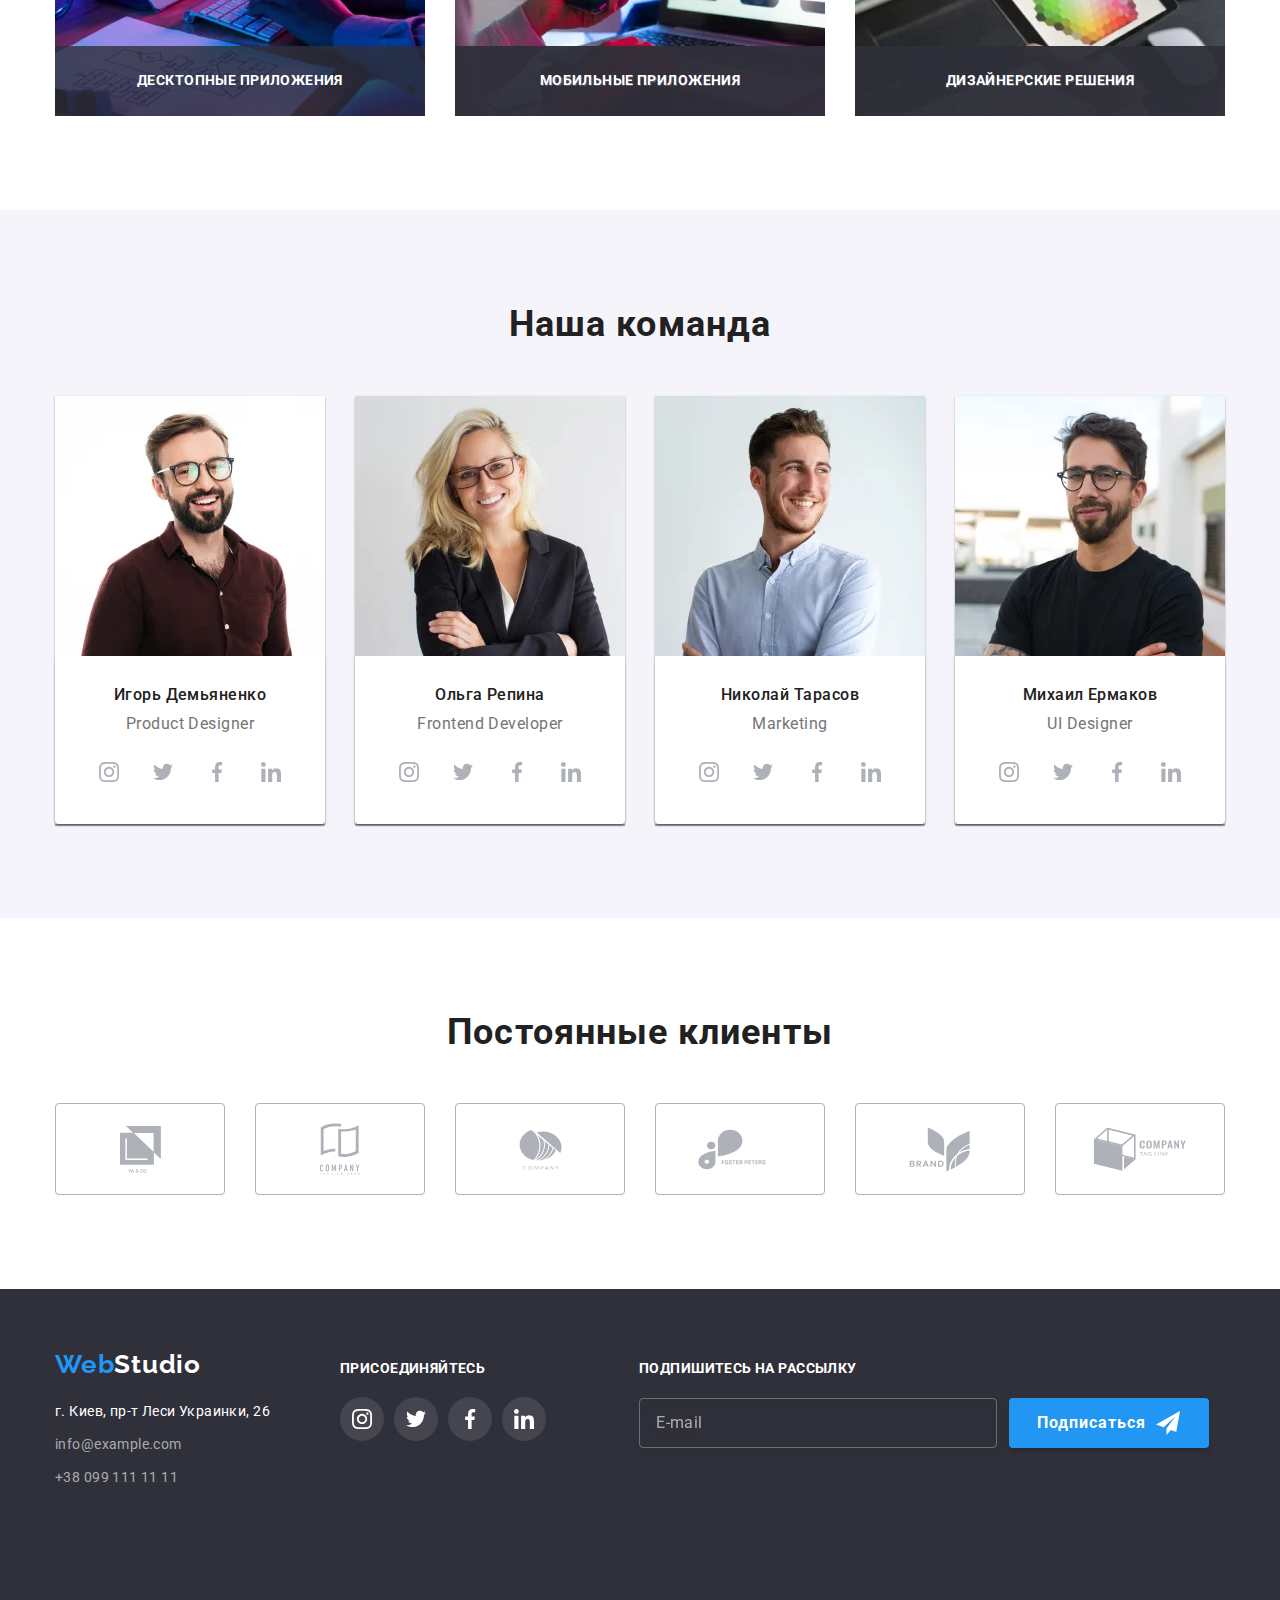
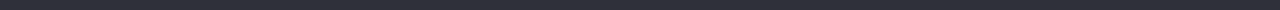
==== commit 6190cf3e: "to look on smartphone" ====
--- a/index.html
+++ b/index.html
@@ -25,7 +25,7 @@
                 <a class="logo header__logo logo_theme_light link" href="./index.html"><span
                         class="logo__blue-part">Web</span>Studio</a>
                 <ul class="menu list">
-                    <li class="menu__item"><a class="menu__link link menu__link_current" href="">Студия</a></li>
+                    <li class="menu__item"><a class="menu__link link menu__link_current" href="./index.html">Студия</a></li>
                     <li class="menu__item"><a class="menu__link link" href="./portfolio.html">Портфолио</a></li>
                     <li class="menu__item"><a class="menu__link link" href="">Контакты</a></li>
                 </ul>
--- a/css/main.min.css
+++ b/css/main.min.css
@@ -1,2 +1,2 @@
-:root{--main-font: "Roboto", sans-serif;--secondary-font: "Raleway", sans-serif;--main-text-color: #212121;--accent-color: #2196f3;--accent-button-backgroundcolor: #188ce8;--accent-background-color: #f5f4fa;--secondary-color: #ffffff;--secondary-gray-color: #757575;--icons-color: #afb1b8;--transition-duration: 250ms;--timing-function: cubic-bezier(0.4, 0, 0.2, 1)}.visually-hidden{position:absolute;width:1px;height:1px;margin:-1px;border:0;padding:0;white-space:nowrap;clip-path:inset(100%);clip:rect(0 0 0 0);overflow:hidden}h1,h2,h3,h4,h5,h6,p{margin-top:0;margin-bottom:0}ul,ol{margin-top:0;margin-bottom:0;padding-left:0}img{display:block}.list{list-style:none}.link{text-decoration:none;display:inline-block}.container{margin:0 auto;width:100%;padding-left:15px;padding-right:15px}@media screen and (min-width: 480px){.container{width:480px;margin:0 auto}}@media screen and (min-width: 768px){.container{width:768px}}@media screen and (min-width: 1200px){.container{width:1200px}}.section{padding-top:60px;padding-bottom:60px;margin:0 auto}@media screen and (min-width: 1200px){.section{padding-top:94px;padding-bottom:94px}}body{font-family:var(--main-font);color:var(--main-text-color)}.common-title{font-weight:700;font-size:28px;line-height:1.18;text-align:center;letter-spacing:0.03em}@media screen and (min-width: 1200px){.common-title{font-size:36px;line-height:1.16}}.social-contacts{display:flex}.social-contacts__item:not(:last-child){margin-right:10px}.social-contacts__icon{transition-property:fill;transition-duration:var(--transition-duration);transition-timing-function:var(--timing-function)}.social-contacts__icon_theme_light{fill:var(--icons-color)}.social-contacts__icon_theme_dark{fill:var(--secondary-color)}.social-contacts__link:hover .social-contacts__icon,.social-contacts__link:focus .social-contacts__icon{fill:var(--secondary-color)}.social-contacts__link{display:flex;justify-content:center;align-items:center;width:44px;height:44px;border-radius:50%;transition-property:background-color;transition-duration:var(--transition-duration);transition-timing-function:var(--timing-function)}.social-contacts__link_theme_light{background-color:var(--secondary-color)}.social-contacts__link_theme_dark{background-color:rgba(255,255,255,0.1)}.social-contacts__link:hover,.social-contacts__link:focus{background-color:var(--accent-color);outline:none}.backdrop{position:fixed;top:0;left:0;width:100%;height:100%;background:rgba(0,0,0,0.2);z-index:100;opacity:1;transition:opacity var(--transition-duration) var(--timing-function),visibility var(--transition-duration) var(--timing-function)}.is-hidden{opacity:0;visibility:hidden;pointer-events:none}.is-hidden .modal{transform:translate(-50%, -50%) scale(0.8)}.modal{position:absolute;top:50%;left:50%;transform:translate(-50%, -50%) scale(1);transition:transform var(--transition-duration) var(--timing-function);width:450px;height:609px;padding:40px;background:var(--secondary-color);box-shadow:0px 1px 3px rgba(0,0,0,0.12),0px 1px 1px rgba(0,0,0,0.14),0px 2px 1px rgba(0,0,0,0.2);border-radius:4px}@media screen and (min-width: 1200px){.modal{width:528px;height:581px}}.modal__close-btn{position:absolute;width:30px;height:30px;display:flex;justify-content:center;align-items:center;background:var(--secondary-color);border:1px solid rgba(0,0,0,0.1);border-radius:50%;top:8px;right:8px;padding:0px;cursor:pointer;transition:fill var(--transition-duration) var(--timing-function)}.modal__close-btn:hover,.modal__close-btn:focus{fill:var(--accent-color)}.modal__title{font-weight:bold;font-size:20px;line-height:1.15;text-align:center;letter-spacing:0.03em;color:var(--main-text-color);margin-bottom:12px}.modal__form{display:flex;flex-direction:column}.modal__form-field{font-weight:normal;font-size:12px;line-height:1.17;letter-spacing:0.01em;color:var(--secondary-gray-color);margin-bottom:10px}.modal__input{width:100%;height:40px;border:1px solid rgba(33,33,33,0.2);border-radius:4px;padding-left:42px;transition:border-color var(--transition-duration) var(--timing-function)}.modal__input:focus{border-color:var(--accent-color);outline:none}.modal__input:focus+.form-field-icon{fill:var(--accent-color)}.modal__input-wrapper{position:relative;display:block;margin-top:4px}.modal__input-icon{position:absolute;top:50%;left:12px;transform:translateY(-50%);transition:fill var(--transition-duration) var(--timing-function)}.modal__textarea{display:block;width:100%;height:120px;border:1px solid rgba(33,33,33,0.2);border-radius:4px;resize:none;padding:12px 16px;margin-top:4px;margin-bottom:20px;transition:border-color var(--transition-duration) var(--timing-function)}.modal__textarea:focus{border-color:var(--accent-color);outline:none}.modal__textarea::placeholder{color:rgba(117,117,117,0.5);font-weight:normal;font-size:14px;line-height:1.14;letter-spacing:0.01em}.modal__checkbox-policy{font-weight:normal;font-size:12px;line-height:1.17;letter-spacing:0.03em;color:var(--secondary-gray-color);margin-bottom:30px}.modal__checkbox-policy::before{display:inline-block;vertical-align:middle;content:"";width:16px;height:15px;border:2px solid var(--main-text-color);border-radius:2px;cursor:pointer;margin-right:8px;transition:border-color var(--transition-duration) var(--timing-function)}.modal__checkbox:checked+.modal__checkbox-policy::before{background-color:var(--accent-color);border-color:var(--accent-color);background-image:url("../img/icon_check.svg");background-size:contain;background-origin:border-box}.modal__checkbox:focus+.modal__checkbox-policy::before{border-color:var(--accent-color)}.modal__policy-link{color:var(--accent-color)}@media screen and (min-width: 1200px){.modal__checkbox-policy{font-size:14px;line-height:1.71}}@media screen and (max-width: 767px){.menu{display:none}}@media screen and (min-width: 768px){.menu{display:flex}}@media screen and (min-width: 768px){.menu__link{position:relative;font-weight:500;font-size:14px;line-height:1.14;letter-spacing:0.02em;color:var(--main-text-color);transition-property:color;transition-duration:var(--transition-duration);transition-timing-function:var(--timing-function)}.menu__link:hover,.menu__link:focus{color:var(--accent-color);outline:none}.menu__link_current{color:var(--accent-color)}.menu__link_current::after{position:absolute;left:0;bottom:-33px;display:block;content:"";width:100%;height:4px;background:var(--accent-color);border-radius:2px}}@media screen and (min-width: 768px){.menu__item:not(:last-child){margin-right:50px}}.logo{font-family:var(--secondary-font);font-weight:700;font-size:24px;line-height:1.17;letter-spacing:0.03em}.logo_theme_light{color:#000000}.logo_theme_dark{color:var(--secondary-color)}.logo .logo__blue-part{color:var(--accent-color)}@media screen and (min-width: 1200px){.logo{font-family:var(--secondary-font);font-size:26px;line-height:1.19}}@media screen and (max-width: 767px){.contacts{display:none}}@media screen and (min-width: 768px) and (max-width: 1199px){.contacts__item:not(:last-child){margin-bottom:10px}}@media screen and (min-width: 768px){.contacts__envelope-icon{fill:currentColor;margin-right:8px}}@media screen and (min-width: 768px){.contacts__smartphone-icon{fill:currentColor;margin-right:8px}}@media screen and (min-width: 768px){.contacts__mail-link{display:flex;align-items:center;font-weight:500;font-size:12px;line-height:1.17;letter-spacing:0.02em;color:var(--secondary-gray-color);transition-property:color;transition-duration:var(--transition-duration);transition-timing-function:var(--timing-function)}.contacts__mail-link:hover{color:var(--accent-color);outline:none}.contacts__mail-link:hover .envelope-icon{fill:currentColor}.contacts__mail-link:focus{color:var(--accent-color);outline:none}.contacts__mail-link:focus .envelope-icon{fill:currentColor}}@media screen and (min-width: 768px){.contacts__tel-link{display:flex;align-items:center;font-weight:500;font-size:12px;line-height:1.17;letter-spacing:0.02em;color:var(--secondary-gray-color);transition-property:color;transition-duration:var(--transition-duration);transition-timing-function:var(--timing-function)}.contacts__tel-link:hover{color:var(--accent-color);outline:none}.contacts__tel-link:hover .smartphone-icon{fill:currentColor}.contacts__tel-link:focus{color:var(--accent-color);outline:none}.contacts__tel-link:focus .smartphone-icon{fill:currentColor}}@media screen and (min-width: 1200px){.contacts{display:flex;align-items:center}}@media screen and (min-width: 1200px){.contacts__item:not(:last-child){margin-right:30px}}@media screen and (min-width: 1200px){.contacts__mail-link{font-size:14px;line-height:1.14}}@media screen and (min-width: 1200px){.contacts__tel-link{font-size:14px;line-height:1.14}}.modal-btn{align-self:center;width:200px;height:50px;display:inline-block;font-weight:700;font-size:16px;line-height:1.87;letter-spacing:0.06em;color:var(--secondary-color);background-color:var(--accent-color);cursor:pointer;border:none;border-radius:4px;box-shadow:0px 4px 4px rgba(0,0,0,0.15);transition-property:background-color;transition-duration:var(--transition-duration);transition-timing-function:var(--timing-function)}.modal-btn:hover,.modal-btn:focus{background-color:var(--accent-button-backgroundcolor);outline:none}@media screen and (max-width: 767px){.mobile-menu{position:fixed;top:0;left:0;width:100vw;height:100vh;background-color:#ffffff;overflow:auto;opacity:0;visibility:hidden;pointer-events:none}.mobile-menu__container{position:relative;padding-top:48px;padding-bottom:48px;padding-left:25px}.mobile-menu__close-btn{position:absolute;top:10px;right:15px;width:40px;height:40px;border:none;background-color:transparent;padding:0}.mobile-menu__close-btn:hover,.mobile-menu__close-btn:focus{fill:var(--accent-color)}.mobile-menu__link{font-style:normal;font-weight:500;font-size:40px;line-height:1.18;letter-spacing:0.02em;color:var(--main-text-color)}.mobile-menu__link_current{color:var(--accent-color)}.mobile-menu__item:not(:last-child){margin-bottom:32px}.mobile-menu__contacts{margin-top:302px}.mobile-menu__contacts-item:not(:last-child){margin-bottom:32px}.phone{font-style:normal;font-weight:500;font-size:34px;line-height:1.18;letter-spacing:0.02em;color:var(--accent-color)}.mail{font-style:normal;font-weight:500;font-size:24px;line-height:1.17;letter-spacing:0.02em;color:var(--secondary-gray-color)}.mobile-menu__social-networks{display:flex;margin-top:64px}.mobile-menu__social-networks-item:not(:last-child)::after{content:"";width:22px;height:0px;border:1px solid rgba(33,33,33,0.2);transform:rotate(90deg);margin-left:10px;margin-right:10px}.mobile-menu__social-networks-link{font-style:normal;font-weight:500;font-size:18px;line-height:1.22;letter-spacing:0.02em;color:var(--accent-color)}.mobile-menu.is-open{opacity:1;visibility:visible;pointer-events:auto}}@media screen and (min-width: 768px){.mobile-menu{display:none}}.header{border-bottom:1px solid #ececec}.header__container{display:flex;justify-content:space-between;align-items:center;padding-top:16px;padding-bottom:16px}.header__burger-btn{line-height:0;background-color:transparent;border:none;padding:0}@media screen and (min-width: 768px){.header__burger-btn{display:none}}@media screen and (min-width: 768px){.header__container{padding-top:21px;padding-bottom:21px}}@media screen and (min-width: 768px){.header__logo{margin-right:88px}}@media screen and (min-width: 768px){.header__nav{display:flex;align-items:center}}@media screen and (min-width: 1200px){.header__logo{margin-right:93px}}@media screen and (min-width: 1200px){.header__container{padding-top:24px;padding-bottom:25px}}.hero{padding-top:118px;padding-bottom:118px;text-align:center;background-color:#2f303a;background-image:linear-gradient(rgba(47,48,58,0.4), rgba(47,48,58,0.4)),url(../img/hero/hero-mobile.jpg);background-repeat:no-repeat;background-position:center;background-size:cover;max-width:1600px}@media screen and (min-device-pixel-ratio: 2), screen and (min-resolution: 192dpi), screen and (min-resolution: 2dppx){.hero{background-image:linear-gradient(rgba(47,48,58,0.4), rgba(47,48,58,0.4)),url(../img/hero/hero-mobile@2x.jpg)}}@media screen and (min-width: 768px){.hero{background-image:linear-gradient(rgba(47,48,58,0.4), rgba(47,48,58,0.4)),url(../img/hero/hero-tablet.jpg)}}@media screen and (min-width: 768px) and (min-device-pixel-ratio: 2), screen and (min-width: 768px) and (min-resolution: 192dpi), screen and (min-width: 768px) and (min-resolution: 2dppx){.hero{background-image:linear-gradient(rgba(47,48,58,0.4), rgba(47,48,58,0.4)),url(../img/hero/hero-tablet@2x.jpg)}}@media screen and (min-width: 1200px){.hero{background-image:linear-gradient(rgba(47,48,58,0.4), rgba(47,48,58,0.4)),url(../img/hero/hero-desktop.jpg)}}@media screen and (min-width: 1200px) and (min-device-pixel-ratio: 2), screen and (min-width: 1200px) and (min-resolution: 192dpi), screen and (min-width: 1200px) and (min-resolution: 2dppx){.hero{background-image:linear-gradient(rgba(47,48,58,0.4), rgba(47,48,58,0.4)),url(../img/hero/hero-desktop@2x.jpg)}}@media screen and (min-width: 1200px){.hero{padding-top:200px;padding-bottom:200px}}.hero__title{font-weight:900;font-size:26px;line-height:1.62;text-align:center;letter-spacing:0.06em;text-transform:uppercase;color:var(--secondary-color);margin-bottom:30px}@media screen and (min-width: 1200px){.hero__title{font-size:44px;line-height:1.36}}.benefits{padding-top:60px;padding-bottom:60px}.benefits__icons{display:flex;justify-content:center;align-items:center;max-width:450px;height:120px;background:var(--accent-background-color);border-radius:4px;margin-bottom:30px}@media screen and (min-width: 768px){.benefits__icons{width:354px}}@media screen and (min-width: 1200px){.benefits__icons{width:270px}}.benefits__subtitle{font-weight:700;font-size:14px;line-height:1.14;letter-spacing:0.03em;text-transform:uppercase;color:var(--main-text-color);margin-bottom:10px}@media screen and (max-width: 767px){.benefits__subtitle{text-align:center}}.benefits__text{font-size:14px;line-height:1.71;letter-spacing:0.03em;color:var(--secondary-gray-color)}@media screen and (min-width: 1200px){.benefits{padding-top:94px;padding-bottom:94px}}.benefits-item{max-width:450px}@media screen and (max-width: 767px){.benefits__item:not(:last-child){margin-bottom:30px}}@media screen and (min-width: 768px){.benefits-item{max-width:354px}}@media screen and (min-width: 1200px){.benefits-item{width:270px}}@media screen and (min-width: 768px){.benefits__list{display:flex;flex-wrap:wrap;margin-right:-30px;margin-bottom:-30px}}@media screen and (min-width: 768px){.benefits__item{margin-right:30px;margin-bottom:30px;flex-basis:calc((100% - 2 * 30px) / 2)}}@media screen and (min-width: 1200px){.benefits__item{flex-basis:calc((100% - 4 * 30px) / 4)}}.about{padding-bottom:94px}@media screen and (max-width: 1199px){.about{display:none}}.about__title{margin-bottom:48px}.about__list{display:flex;justify-content:space-between}.about-image__wrapper{position:relative}.about__img-caption{position:absolute;width:100%;height:70px;right:0;bottom:0;padding:27px 82px;background:rgba(47,48,58,0.8);font-weight:bold;font-size:14px;line-height:1.14;text-align:center;letter-spacing:0.03em;text-transform:uppercase;color:var(--secondary-color)}.team{background:var(--accent-background-color)}.team__title{margin-bottom:30px}@media screen and (min-width: 1200px){.team__title{margin-bottom:50px}}.team__name{font-weight:500;font-size:16px;line-height:1.18;letter-spacing:0.03em;color:var(--main-text-color);margin-bottom:10px;text-align:center}.team__position{font-size:16px;line-height:1.18;letter-spacing:0.03em;color:var(--secondary-gray-color);margin-bottom:16px;text-align:center}.team__information{padding-left:122px;padding-right:122px;padding-top:30px;padding-bottom:24px;text-align:center;background:var(--secondary-color);box-shadow:0px 1px 3px rgba(0,0,0,0.12),0px 1px 1px rgba(0,0,0,0.14),0px 2px 1px rgba(0,0,0,0.2);border-radius:0px 0px 4px 4px}@media screen and (min-width: 768px){.team__information{padding-left:74px;padding-right:74px}}@media screen and (min-width: 1200px){.team__information{padding-left:32px;padding-right:32px;padding-top:30px;padding-bottom:30px}}.team__member{box-shadow:0px 1px 3px rgba(0,0,0,0.12),0px 1px 1px rgba(0,0,0,0.14),0px 2px 1px rgba(0,0,0,0.2)}@media screen and (max-width: 767px){.team__member:not(:last-child){margin-bottom:30px}}@media screen and (min-width: 768px){.team__member{flex-basis:calc((100% - 60px) / 2);margin-left:30px;margin-top:30px}}@media screen and (min-width: 1200px){.team__member{flex-basis:calc((100% - 120px) / 4)}}@media screen and (min-width: 768px){.team__list{display:flex;flex-wrap:wrap;margin-left:-30px;margin-top:-30px;justify-content:space-between}}.team__photo{max-width:100%}@media screen and (min-width: 768px){.team__photo{width:354px;height:374px}}@media screen and (min-width: 1200px){.team__photo{width:270px;height:260px}}.clients{padding-top:60px;padding-bottom:60px}@media screen and (min-width: 1200px){.clients{padding-top:94px;padding-bottom:94px}}.clients__title{margin-bottom:30px}@media screen and (min-width: 1200px){.clients__title{margin-bottom:50px}}.clients__link{display:flex;justify-content:center;align-items:center;border:1px solid #afb1b8;border-radius:4px;width:210px;height:92px;transition-property:border;transition-duration:var(--transition-duration);transition-timing-function:var(--timing-function)}.clients__link:hover,.clients__link:focus{border:1px solid var(--accent-color);outline:none}.clients__link:hover .clients__icon,.clients__link:focus .clients__icon{fill:var(--accent-color)}@media screen and (min-width: 768px){.clients__link{width:226px}}@media screen and (min-width: 1200px){.clients__link{width:170px}}.clients__icon{fill:var(--icons-color);transition-property:fill;transition-duration:var(--transition-duration);transition-timing-function:var(--timing-function)}.clients__list{display:flex;flex-wrap:wrap;margin-left:-30px;margin-top:-30px}.clients__item{margin-left:30px;margin-top:30px}@media screen and (max-width: 767px){.clients__item{flex-basis:calc((100% - 60px) / 2)}}@media screen and (min-width: 768px){.clients__item{flex-basis:calc((100% - 90px) / 3)}}@media screen and (min-width: 1200px){.clients__item{flex-basis:calc((100% - 180px) / 6)}}.footer{background:#2f303a;padding-top:60px;padding-bottom:60px}.footer__container{align-items:baseline;text-align:center}@media screen and (min-width: 768px) and (max-width: 1199px){.footer__container{display:flex;justify-content:space-around;flex-wrap:wrap}}@media screen and (min-width: 1200px){.footer__container{display:flex;flex-wrap:wrap;text-align:start}}.footer__logo{margin-bottom:20px}.footer__adress-text{font-style:normal;font-size:14px;line-height:1.71;letter-spacing:0.03em;color:var(--secondary-color);margin-bottom:9px}.footer__list-item:not(:last-child){margin-bottom:9px}.footer__contact-link{font-style:normal;font-weight:400;font-size:14px;line-height:1.71;letter-spacing:0.03em;color:rgba(255,255,255,0.6);transition-property:color;transition-duration:var(--transition-duration);transition-timing-function:var(--timing-function)}.footer__contact-link:hover,.footer__contact-link:focus{color:var(--accent-color)}.footer__social-contacts{display:inline-block;width:206px;height:80px;margin-bottom:60px}@media screen and (min-width: 1200px){.footer__social-contacts{margin-right:93px}}.footer__join-text{font-weight:700;font-size:14px;line-height:1.14;letter-spacing:0.03em;text-transform:uppercase;color:var(--secondary-color);margin-bottom:20px}.footer__contacts{margin-bottom:60px}@media screen and (min-width: 1200px){.footer__contacts{margin-right:70px}}.subscription__title{margin-bottom:20px;font-weight:700;font-size:14px;line-height:1.14;letter-spacing:0.03em;text-transform:uppercase;color:var(--secondary-color)}.subscription__input{width:450px;height:50px;border:1px solid rgba(255,255,255,0.3);box-sizing:border-box;filter:drop-shadow(0px 4px 4px rgba(0,0,0,0.15));border-radius:4px;background-color:transparent;font-weight:normal;font-size:16px;line-height:1.25;letter-spacing:0.03em;color:rgba(255,255,255,0.6);padding:15px 16px;margin-bottom:20px;margin-top:20px;transition:border-color var(--transition-duration) var(--timing-function)}.subscription__input::placeholder{font-weight:400;font-size:16px;line-height:1.25;letter-spacing:0.03em;color:rgba(255,255,255,0.6)}.subscription__input:focus{border-color:var(--accent-color);outline:none}@media screen and (min-width: 768px){.subscription__input{display:flex;flex-direction:column}}@media screen and (min-width: 1200px){.subscription__input{width:358px;margin-right:12px;margin-bottom:0}}.subscription__btn{margin:0 auto;display:flex;align-items:center;width:200px;height:50px;background:var(--accent-color);box-shadow:0px 4px 4px rgba(0,0,0,0.15);border-radius:4px;font-weight:700;font-size:16px;line-height:1.88;letter-spacing:0.06em;color:var(--secondary-color);border:none;cursor:pointer;padding:10px 28px;transform:background-color var(--transition-duration) var(--timing-function)}.subscription__btn:hover,.subscription__btn:focus{background-color:var(--accent-button-backgroundcolor)}.subscription__btn-icon{margin-left:10px;fill:currentColor}@media screen and (min-width: 1200px){.footer__form{display:flex;justify-content:flex-start;align-items:flex-end}}.filtr-section-list{display:flex;flex-wrap:wrap;margin-bottom:40px}@media screen and (min-width: 768px){.filtr-section-list{display:flex;justify-content:center;margin-bottom:30px}}@media screen and (min-width: 768px){.filtr-section-list{margin-bottom:50px}}.filtr-section-item:not(:last-child){margin-right:8px}@media screen and (max-width: 767px){.filtr-section-item:nth-child(-n+3){margin-bottom:15px}}.filtr-section-item{transition-property:box-shadow;transition-duration:var(--transition-duration);transition-timing-function:var(--timing-function)}.filtr-btn{font-family:var(--main-font);font-weight:500;font-size:16px;line-height:1.62;letter-spacing:0.03em;background:var(--accent-background-color);color:var(--main-text-color);cursor:pointer;padding:6px 22px;border:none;border-radius:4px;transition-property:color;transition-duration:var(--transition-duration);transition-timing-function:var(--timing-function);transition-property:background-color;transition-duration:var(--transition-duration);transition-timing-function:var(--timing-function);transition-property:box-shadow;transition-duration:var(--transition-duration);transition-timing-function:var(--timing-function)}.filtr-btn:hover,.filtr-btn:focus{background-color:var(--accent-color);color:var(--secondary-color);box-shadow:0px 3px 1px rgba(0,0,0,0.1),0px 1px 2px rgba(0,0,0,0.08),0px 2px 2px rgba(0,0,0,0.12);outline:none}.portfolio-card-link{transition-property:box-shadow;transition-duration:var(--transition-duration);transition-timing-function:var(--timing-function)}.portfolio-card-link:hover,.portfolio-card-link:focus{box-shadow:0px 1px 1px rgba(0,0,0,0.12),0px 4px 4px rgba(0,0,0,0.06),1px 4px 6px rgba(0,0,0,0.16);outline:none}.portfolio-card-link:hover .overlay,.portfolio-card-link:focus .overlay{transform:translateY(0%)}.overlay{position:absolute;top:0;left:0;width:100%;height:100%;background-color:var(--accent-color);padding:63px 24px;font-family:var(--main-font);font-size:18px;line-height:1.56;letter-spacing:0.03em;color:var(--secondary-color);overflow:auto;transform:translateY(100%);transition:transform var(--transition-duration) var(--timing-function)}.portfolio-img-wrapper{position:relative;overflow:hidden}.portfolio-img-title{font-family:var(--main-font);font-weight:700;font-size:18px;line-height:2;letter-spacing:0.06em;color:var(--main-text-color);margin-bottom:4px}.portfolio-img-text{font-family:var(--main-font);font-size:16px;line-height:1.87;letter-spacing:0.03em;color:var(--secondary-gray-color)}.portfolio-img-content{padding:20px 24px;background:var(--secondary-color);border:1px solid #eeeeee;border-top:none}@media screen and (min-width: 768px) and (max-width: 1199px){.portfolio-img-content-height{height:146px}}@media screen and (max-width: 767px){.portfolio-item:not(:last-child){margin-bottom:30px}}@media screen and (min-width: 768px){.portfolio-list{display:flex;flex-wrap:wrap;margin-left:-30px;margin-top:-30px}}@media screen and (min-width: 768px){.portfolio-item{flex-basis:calc((100% - 60px) / 2);margin-left:30px;margin-top:30px}}@media screen and (min-width: 1200px){.portfolio-item{flex-basis:calc((100% - 90px) / 3);margin-left:30px;margin-top:30px}}
+:root{--main-font: "Roboto", sans-serif;--secondary-font: "Raleway", sans-serif;--main-text-color: #212121;--accent-color: #2196f3;--accent-button-backgroundcolor: #188ce8;--accent-background-color: #f5f4fa;--secondary-color: #ffffff;--secondary-gray-color: #757575;--icons-color: #afb1b8;--transition-duration: 250ms;--timing-function: cubic-bezier(0.4, 0, 0.2, 1)}.visually-hidden{position:absolute;width:1px;height:1px;margin:-1px;border:0;padding:0;white-space:nowrap;clip-path:inset(100%);clip:rect(0 0 0 0);overflow:hidden}h1,h2,h3,h4,h5,h6,p{margin-top:0;margin-bottom:0}ul,ol{margin-top:0;margin-bottom:0;padding-left:0}img{display:block}.list{list-style:none}.link{text-decoration:none;display:inline-block}.container{margin:0 auto;width:100%;padding-left:15px;padding-right:15px}@media screen and (min-width: 480px){.container{width:480px;margin:0 auto}}@media screen and (min-width: 768px){.container{width:768px}}@media screen and (min-width: 1200px){.container{width:1200px}}.section{padding-top:60px;padding-bottom:60px;margin:0 auto}@media screen and (min-width: 1200px){.section{padding-top:94px;padding-bottom:94px}}body{font-family:var(--main-font);color:var(--main-text-color)}.common-title{font-weight:700;font-size:28px;line-height:1.18;text-align:center;letter-spacing:0.03em}@media screen and (min-width: 1200px){.common-title{font-size:36px;line-height:1.16}}.social-contacts{display:flex;justify-content:center}.social-contacts__item:not(:last-child){margin-right:10px}.social-contacts__icon{transition-property:fill;transition-duration:var(--transition-duration);transition-timing-function:var(--timing-function)}.social-contacts__icon_theme_light{fill:var(--icons-color)}.social-contacts__icon_theme_dark{fill:var(--secondary-color)}.social-contacts__link:hover .social-contacts__icon,.social-contacts__link:focus .social-contacts__icon{fill:var(--secondary-color)}.social-contacts__link{display:flex;justify-content:center;align-items:center;width:44px;height:44px;border-radius:50%;transition-property:background-color;transition-duration:var(--transition-duration);transition-timing-function:var(--timing-function)}.social-contacts__link_theme_light{background-color:var(--secondary-color)}.social-contacts__link_theme_dark{background-color:rgba(255,255,255,0.1)}.social-contacts__link:hover,.social-contacts__link:focus{background-color:var(--accent-color);outline:none}.backdrop{position:fixed;top:0;left:0;width:100%;height:100%;background:rgba(0,0,0,0.2);z-index:100;opacity:1;transition:opacity var(--transition-duration) var(--timing-function),visibility var(--transition-duration) var(--timing-function)}.is-hidden{opacity:0;visibility:hidden;pointer-events:none}.is-hidden .modal{transform:translate(-50%, -50%) scale(0.8)}.modal{position:absolute;top:50%;left:50%;transform:translate(-50%, -50%) scale(1);transition:transform var(--transition-duration) var(--timing-function);width:450px;height:609px;padding:40px;background:var(--secondary-color);box-shadow:0px 1px 3px rgba(0,0,0,0.12),0px 1px 1px rgba(0,0,0,0.14),0px 2px 1px rgba(0,0,0,0.2);border-radius:4px}@media screen and (min-width: 1200px){.modal{width:528px;height:581px}}.modal__close-btn{position:absolute;width:30px;height:30px;display:flex;justify-content:center;align-items:center;background:var(--secondary-color);border:1px solid rgba(0,0,0,0.1);border-radius:50%;top:8px;right:8px;padding:0px;cursor:pointer;transition:fill var(--transition-duration) var(--timing-function)}.modal__close-btn:hover,.modal__close-btn:focus{fill:var(--accent-color)}.modal__title{font-weight:bold;font-size:20px;line-height:1.15;text-align:center;letter-spacing:0.03em;color:var(--main-text-color);margin-bottom:12px}.modal__form{display:flex;flex-direction:column}.modal__form-field{font-weight:normal;font-size:12px;line-height:1.17;letter-spacing:0.01em;color:var(--secondary-gray-color);margin-bottom:10px}.modal__input{width:100%;height:40px;border:1px solid rgba(33,33,33,0.2);border-radius:4px;padding-left:42px;transition:border-color var(--transition-duration) var(--timing-function)}.modal__input:focus{border-color:var(--accent-color);outline:none}.modal__input:focus+.form-field-icon{fill:var(--accent-color)}.modal__input-wrapper{position:relative;display:block;margin-top:4px}.modal__input-icon{position:absolute;top:50%;left:12px;transform:translateY(-50%);transition:fill var(--transition-duration) var(--timing-function)}.modal__textarea{display:block;width:100%;height:120px;border:1px solid rgba(33,33,33,0.2);border-radius:4px;resize:none;padding:12px 16px;margin-top:4px;margin-bottom:20px;transition:border-color var(--transition-duration) var(--timing-function)}.modal__textarea:focus{border-color:var(--accent-color);outline:none}.modal__textarea::placeholder{color:rgba(117,117,117,0.5);font-weight:normal;font-size:14px;line-height:1.14;letter-spacing:0.01em}.modal__checkbox-policy{font-weight:normal;font-size:12px;line-height:1.17;letter-spacing:0.03em;color:var(--secondary-gray-color);margin-bottom:30px}.modal__checkbox-policy::before{display:inline-block;vertical-align:middle;content:"";width:16px;height:15px;border:2px solid var(--main-text-color);border-radius:2px;cursor:pointer;margin-right:8px;transition:border-color var(--transition-duration) var(--timing-function)}.modal__checkbox:checked+.modal__checkbox-policy::before{background-color:var(--accent-color);border-color:var(--accent-color);background-image:url("../img/icon_check.svg");background-size:contain;background-origin:border-box}.modal__checkbox:focus+.modal__checkbox-policy::before{border-color:var(--accent-color)}.modal__policy-link{color:var(--accent-color)}@media screen and (min-width: 1200px){.modal__checkbox-policy{font-size:14px;line-height:1.71}}@media screen and (max-width: 767px){.menu{display:none}}@media screen and (min-width: 768px){.menu{display:flex}}@media screen and (min-width: 768px){.menu__link{position:relative;font-weight:500;font-size:14px;line-height:1.14;letter-spacing:0.02em;color:var(--main-text-color);transition-property:color;transition-duration:var(--transition-duration);transition-timing-function:var(--timing-function)}.menu__link:hover,.menu__link:focus{color:var(--accent-color);outline:none}.menu__link_current{color:var(--accent-color)}.menu__link_current::after{position:absolute;left:0;bottom:-33px;display:block;content:"";width:100%;height:4px;background:var(--accent-color);border-radius:2px}}@media screen and (min-width: 768px){.menu__item:not(:last-child){margin-right:50px}}.logo{font-family:var(--secondary-font);font-weight:700;font-size:24px;line-height:1.17;letter-spacing:0.03em}.logo_theme_light{color:#000000}.logo_theme_dark{color:var(--secondary-color)}.logo .logo__blue-part{color:var(--accent-color)}@media screen and (min-width: 1200px){.logo{font-family:var(--secondary-font);font-size:26px;line-height:1.19}}@media screen and (max-width: 767px){.contacts{display:none}}@media screen and (min-width: 768px) and (max-width: 1199px){.contacts__item:not(:last-child){margin-bottom:10px}}@media screen and (min-width: 768px){.contacts__envelope-icon{fill:currentColor;margin-right:8px}}@media screen and (min-width: 768px){.contacts__smartphone-icon{fill:currentColor;margin-right:8px}}@media screen and (min-width: 768px){.contacts__mail-link{display:flex;align-items:center;font-weight:500;font-size:12px;line-height:1.17;letter-spacing:0.02em;color:var(--secondary-gray-color);transition-property:color;transition-duration:var(--transition-duration);transition-timing-function:var(--timing-function)}.contacts__mail-link:hover{color:var(--accent-color);outline:none}.contacts__mail-link:hover .envelope-icon{fill:currentColor}.contacts__mail-link:focus{color:var(--accent-color);outline:none}.contacts__mail-link:focus .envelope-icon{fill:currentColor}}@media screen and (min-width: 768px){.contacts__tel-link{display:flex;align-items:center;font-weight:500;font-size:12px;line-height:1.17;letter-spacing:0.02em;color:var(--secondary-gray-color);transition-property:color;transition-duration:var(--transition-duration);transition-timing-function:var(--timing-function)}.contacts__tel-link:hover{color:var(--accent-color);outline:none}.contacts__tel-link:hover .smartphone-icon{fill:currentColor}.contacts__tel-link:focus{color:var(--accent-color);outline:none}.contacts__tel-link:focus .smartphone-icon{fill:currentColor}}@media screen and (min-width: 1200px){.contacts{display:flex;align-items:center}}@media screen and (min-width: 1200px){.contacts__item:not(:last-child){margin-right:30px}}@media screen and (min-width: 1200px){.contacts__mail-link{font-size:14px;line-height:1.14}}@media screen and (min-width: 1200px){.contacts__tel-link{font-size:14px;line-height:1.14}}.modal-btn{align-self:center;width:200px;height:50px;display:inline-block;font-weight:700;font-size:16px;line-height:1.87;letter-spacing:0.06em;color:var(--secondary-color);background-color:var(--accent-color);cursor:pointer;border:none;border-radius:4px;box-shadow:0px 4px 4px rgba(0,0,0,0.15);transition-property:background-color;transition-duration:var(--transition-duration);transition-timing-function:var(--timing-function)}.modal-btn:hover,.modal-btn:focus{background-color:var(--accent-button-backgroundcolor);outline:none}@media screen and (max-width: 767px){.mobile-menu{position:fixed;top:0;left:0;width:100vw;height:100vh;background-color:#ffffff;overflow:auto;opacity:0;visibility:hidden;pointer-events:none;z-index:5}.mobile-menu.is-open{opacity:1;visibility:visible;pointer-events:auto}.mobile-menu__container{position:relative;padding-top:48px;padding-bottom:48px;padding-left:25px}.mobile-menu__close-btn{position:absolute;top:10px;right:15px;width:40px;height:40px;border:none;background-color:transparent;padding:0}.mobile-menu__close-btn:hover,.mobile-menu__close-btn:focus{fill:var(--accent-color)}.mobile-menu__link{font-style:normal;font-weight:500;font-size:40px;line-height:1.18;letter-spacing:0.02em;color:var(--main-text-color)}.mobile-menu__link_current{color:var(--accent-color)}.mobile-menu__link:hover{color:var(--accent-color)}.mobile-menu__item:not(:last-child){margin-bottom:32px}.mobile-menu__contacts{margin-top:302px}.mobile-menu__contacts-item:not(:last-child){margin-bottom:32px}.phone{font-style:normal;font-weight:500;font-size:34px;line-height:1.18;letter-spacing:0.02em;color:var(--accent-color)}.mail{font-style:normal;font-weight:500;font-size:24px;line-height:1.17;letter-spacing:0.02em;color:var(--secondary-gray-color)}.mobile-menu__social-networks{display:flex;margin-top:64px}.mobile-menu__social-networks-item:not(:last-child)::after{content:"";width:22px;height:0px;border:1px solid rgba(33,33,33,0.2);transform:rotate(90deg);margin-left:10px;margin-right:10px}.mobile-menu__social-networks-link{font-style:normal;font-weight:500;font-size:18px;line-height:1.22;letter-spacing:0.02em;color:var(--accent-color)}}@media screen and (max-width: 767px) and (min-width: 768px){.mobile-menu{display:none}}.header{border-bottom:1px solid #ececec}.header__container{display:flex;justify-content:space-between;align-items:center;padding-top:16px;padding-bottom:16px}.header__burger-btn{line-height:0;background-color:transparent;border:none;padding:0}@media screen and (min-width: 768px){.header__burger-btn{display:none}}@media screen and (min-width: 768px){.header__container{padding-top:21px;padding-bottom:21px}}@media screen and (min-width: 768px){.header__logo{margin-right:88px}}@media screen and (min-width: 768px){.header__nav{display:flex;align-items:center}}@media screen and (min-width: 1200px){.header__logo{margin-right:93px}}@media screen and (min-width: 1200px){.header__container{padding-top:24px;padding-bottom:25px}}.hero{padding-top:118px;padding-bottom:118px;text-align:center;background-color:#2f303a;background-image:linear-gradient(rgba(47,48,58,0.4), rgba(47,48,58,0.4)),url(../img/hero/hero-mobile.jpg);background-repeat:no-repeat;background-position:center;background-size:cover;max-width:1600px}@media screen and (min-device-pixel-ratio: 2), screen and (min-resolution: 192dpi), screen and (min-resolution: 2dppx){.hero{background-image:linear-gradient(rgba(47,48,58,0.4), rgba(47,48,58,0.4)),url(../img/hero/hero-mobile@2x.jpg)}}@media screen and (min-width: 768px){.hero{background-image:linear-gradient(rgba(47,48,58,0.4), rgba(47,48,58,0.4)),url(../img/hero/hero-tablet.jpg)}}@media screen and (min-width: 768px) and (min-device-pixel-ratio: 2), screen and (min-width: 768px) and (min-resolution: 192dpi), screen and (min-width: 768px) and (min-resolution: 2dppx){.hero{background-image:linear-gradient(rgba(47,48,58,0.4), rgba(47,48,58,0.4)),url(../img/hero/hero-tablet@2x.jpg)}}@media screen and (min-width: 1200px){.hero{background-image:linear-gradient(rgba(47,48,58,0.4), rgba(47,48,58,0.4)),url(../img/hero/hero-desktop.jpg)}}@media screen and (min-width: 1200px) and (min-device-pixel-ratio: 2), screen and (min-width: 1200px) and (min-resolution: 192dpi), screen and (min-width: 1200px) and (min-resolution: 2dppx){.hero{background-image:linear-gradient(rgba(47,48,58,0.4), rgba(47,48,58,0.4)),url(../img/hero/hero-desktop@2x.jpg)}}@media screen and (min-width: 1200px){.hero{padding-top:200px;padding-bottom:200px}}.hero__title{font-weight:900;font-size:26px;line-height:1.62;text-align:center;letter-spacing:0.06em;text-transform:uppercase;color:var(--secondary-color);margin-bottom:30px}@media screen and (min-width: 1200px){.hero__title{font-size:44px;line-height:1.36}}.benefits{padding-top:60px;padding-bottom:60px}.benefits__icons{display:flex;justify-content:center;align-items:center;max-width:450px;height:120px;background:var(--accent-background-color);border-radius:4px;margin-bottom:30px}@media screen and (min-width: 768px){.benefits__icons{width:354px}}@media screen and (min-width: 1200px){.benefits__icons{width:270px}}.benefits__subtitle{font-weight:700;font-size:14px;line-height:1.14;letter-spacing:0.03em;text-transform:uppercase;color:var(--main-text-color);margin-bottom:10px}@media screen and (max-width: 767px){.benefits__subtitle{text-align:center}}.benefits__text{font-size:14px;line-height:1.71;letter-spacing:0.03em;color:var(--secondary-gray-color)}@media screen and (min-width: 1200px){.benefits{padding-top:94px;padding-bottom:94px}}.benefits-item{max-width:450px}@media screen and (max-width: 767px){.benefits__item:not(:last-child){margin-bottom:30px}}@media screen and (min-width: 768px){.benefits-item{max-width:354px}}@media screen and (min-width: 1200px){.benefits-item{width:270px}}@media screen and (min-width: 768px){.benefits__list{display:flex;flex-wrap:wrap;margin-right:-30px;margin-bottom:-30px}}@media screen and (min-width: 768px){.benefits__item{margin-right:30px;margin-bottom:30px;flex-basis:calc((100% - 2 * 30px) / 2)}}@media screen and (min-width: 1200px){.benefits__item{flex-basis:calc((100% - 4 * 30px) / 4)}}.about{padding-bottom:94px}@media screen and (max-width: 1199px){.about{display:none}}.about__title{margin-bottom:48px}.about__list{display:flex;justify-content:space-between}.about-image__wrapper{position:relative}.about__img-caption{position:absolute;width:100%;height:70px;right:0;bottom:0;padding:27px 82px;background:rgba(47,48,58,0.8);font-weight:bold;font-size:14px;line-height:1.14;text-align:center;letter-spacing:0.03em;text-transform:uppercase;color:var(--secondary-color)}.team{background:var(--accent-background-color)}.team__title{margin-bottom:30px}@media screen and (min-width: 1200px){.team__title{margin-bottom:50px}}.team__name{font-weight:500;font-size:16px;line-height:1.18;letter-spacing:0.03em;color:var(--main-text-color);margin-bottom:10px;text-align:center}.team__position{font-size:16px;line-height:1.18;letter-spacing:0.03em;color:var(--secondary-gray-color);margin-bottom:16px;text-align:center}.team__information{padding-top:30px;padding-bottom:24px;text-align:center;background:var(--secondary-color);box-shadow:0px 1px 3px rgba(0,0,0,0.12),0px 1px 1px rgba(0,0,0,0.14),0px 2px 1px rgba(0,0,0,0.2);border-radius:0px 0px 4px 4px}@media screen and (min-width: 768px){.team__information{padding-left:74px;padding-right:74px}}@media screen and (min-width: 1200px){.team__information{padding-left:32px;padding-right:32px;padding-top:30px;padding-bottom:30px}}.team__member{box-shadow:0px 1px 3px rgba(0,0,0,0.12),0px 1px 1px rgba(0,0,0,0.14),0px 2px 1px rgba(0,0,0,0.2)}@media screen and (max-width: 767px){.team__member:not(:last-child){margin-bottom:30px}}@media screen and (min-width: 768px){.team__member{flex-basis:calc((100% - 60px) / 2);margin-left:30px;margin-top:30px}}@media screen and (min-width: 1200px){.team__member{flex-basis:calc((100% - 120px) / 4)}}@media screen and (min-width: 768px){.team__list{display:flex;flex-wrap:wrap;margin-left:-30px;margin-top:-30px;justify-content:space-between}}.team__foto{max-width:100%}@media screen and (min-width: 768px){.team__foto{width:354px;height:374px}}@media screen and (min-width: 1200px){.team__foto{width:270px;height:260px}}.clients{padding-top:60px;padding-bottom:60px}@media screen and (min-width: 1200px){.clients{padding-top:94px;padding-bottom:94px}}.clients__title{margin-bottom:30px}@media screen and (min-width: 1200px){.clients__title{margin-bottom:50px}}.clients__link{display:flex;justify-content:center;align-items:center;border:1px solid #afb1b8;border-radius:4px;width:210px;height:92px;transition-property:border;transition-duration:var(--transition-duration);transition-timing-function:var(--timing-function)}.clients__link:hover,.clients__link:focus{border:1px solid var(--accent-color);outline:none}.clients__link:hover .clients__icon,.clients__link:focus .clients__icon{fill:var(--accent-color)}@media screen and (min-width: 768px){.clients__link{width:226px}}@media screen and (min-width: 1200px){.clients__link{width:170px}}.clients__icon{fill:var(--icons-color);transition-property:fill;transition-duration:var(--transition-duration);transition-timing-function:var(--timing-function)}.clients__list{display:flex;flex-wrap:wrap;margin-left:-30px;margin-top:-30px}.clients__item{margin-left:30px;margin-top:30px}@media screen and (max-width: 767px){.clients__item{flex-basis:calc((100% - 60px) / 2)}}@media screen and (min-width: 768px){.clients__item{flex-basis:calc((100% - 90px) / 3)}}@media screen and (min-width: 1200px){.clients__item{flex-basis:calc((100% - 180px) / 6)}}.footer{background:#2f303a;padding-top:60px;padding-bottom:60px}.footer__container{align-items:baseline;text-align:center}@media screen and (min-width: 768px) and (max-width: 1199px){.footer__container{display:flex;justify-content:space-around;flex-wrap:wrap}}@media screen and (min-width: 1200px){.footer__container{display:flex;flex-wrap:wrap;text-align:start}}.footer__logo{margin-bottom:20px}.footer__adress-text{font-style:normal;font-size:14px;line-height:1.71;letter-spacing:0.03em;color:var(--secondary-color);margin-bottom:9px}.footer__list-item:not(:last-child){margin-bottom:9px}.footer__contact-link{font-style:normal;font-weight:400;font-size:14px;line-height:1.71;letter-spacing:0.03em;color:rgba(255,255,255,0.6);transition-property:color;transition-duration:var(--transition-duration);transition-timing-function:var(--timing-function)}.footer__contact-link:hover,.footer__contact-link:focus{color:var(--accent-color)}.footer__social-contacts{display:inline-block;width:206px;height:80px;margin-bottom:60px}@media screen and (min-width: 1200px){.footer__social-contacts{margin-right:93px}}.footer__join-text{font-weight:700;font-size:14px;line-height:1.14;letter-spacing:0.03em;text-transform:uppercase;color:var(--secondary-color);margin-bottom:20px}.footer__contacts{margin-bottom:60px}@media screen and (min-width: 1200px){.footer__contacts{margin-right:70px}}.subscription__title{margin-bottom:20px;font-weight:700;font-size:14px;line-height:1.14;letter-spacing:0.03em;text-transform:uppercase;color:var(--secondary-color)}.subscription__input{width:100%;height:50px;border:1px solid rgba(255,255,255,0.3);box-sizing:border-box;filter:drop-shadow(0px 4px 4px rgba(0,0,0,0.15));border-radius:4px;background-color:transparent;font-weight:normal;font-size:16px;line-height:1.25;letter-spacing:0.03em;color:rgba(255,255,255,0.6);padding:15px 16px;margin-bottom:20px;margin-top:20px;transition:border-color var(--transition-duration) var(--timing-function)}.subscription__input::placeholder{font-weight:400;font-size:16px;line-height:1.25;letter-spacing:0.03em;color:rgba(255,255,255,0.6)}.subscription__input:focus{border-color:var(--accent-color);outline:none}@media screen and (min-width: 768px){.subscription__input{display:flex;flex-direction:column}}@media screen and (min-width: 1200px){.subscription__input{width:358px;margin-right:12px;margin-bottom:0}}.subscription__btn{margin:0 auto;display:flex;align-items:center;width:200px;height:50px;background:var(--accent-color);box-shadow:0px 4px 4px rgba(0,0,0,0.15);border-radius:4px;font-weight:700;font-size:16px;line-height:1.88;letter-spacing:0.06em;color:var(--secondary-color);border:none;cursor:pointer;padding:10px 28px;transform:background-color var(--transition-duration) var(--timing-function)}.subscription__btn:hover,.subscription__btn:focus{background-color:var(--accent-button-backgroundcolor)}.subscription__btn-icon{margin-left:10px;fill:currentColor}@media screen and (min-width: 1200px){.footer__form{display:flex;justify-content:flex-start;align-items:flex-end}}.filtr-section-list{display:flex;flex-wrap:wrap;margin-bottom:40px}@media screen and (min-width: 768px){.filtr-section-list{display:flex;justify-content:center;margin-bottom:30px}}@media screen and (min-width: 768px){.filtr-section-list{margin-bottom:50px}}.filtr-section-item:not(:last-child){margin-right:8px}@media screen and (max-width: 767px){.filtr-section-item:nth-child(-n+3){margin-bottom:15px}}.filtr-section-item{transition-property:box-shadow;transition-duration:var(--transition-duration);transition-timing-function:var(--timing-function)}.filtr-btn{font-family:var(--main-font);font-weight:500;font-size:16px;line-height:1.62;letter-spacing:0.03em;background:var(--accent-background-color);color:var(--main-text-color);cursor:pointer;padding:6px 22px;border:none;border-radius:4px;transition-property:color;transition-duration:var(--transition-duration);transition-timing-function:var(--timing-function);transition-property:background-color;transition-duration:var(--transition-duration);transition-timing-function:var(--timing-function);transition-property:box-shadow;transition-duration:var(--transition-duration);transition-timing-function:var(--timing-function)}.filtr-btn:hover,.filtr-btn:focus{background-color:var(--accent-color);color:var(--secondary-color);box-shadow:0px 3px 1px rgba(0,0,0,0.1),0px 1px 2px rgba(0,0,0,0.08),0px 2px 2px rgba(0,0,0,0.12);outline:none}.portfolio-card-link{transition-property:box-shadow;transition-duration:var(--transition-duration);transition-timing-function:var(--timing-function)}.portfolio-card-link:hover,.portfolio-card-link:focus{box-shadow:0px 1px 1px rgba(0,0,0,0.12),0px 4px 4px rgba(0,0,0,0.06),1px 4px 6px rgba(0,0,0,0.16);outline:none}.portfolio-card-link:hover .overlay,.portfolio-card-link:focus .overlay{transform:translateY(0%)}.portfolio-img{max-width:100%}@media screen and (min-width: 768px){.portfolio-img{width:354px;height:294px}}@media screen and (min-width: 1200px){.portfolio-img{width:370px;height:294px}}.overlay{position:absolute;top:0;left:0;width:100%;height:100%;background-color:var(--accent-color);padding:63px 24px;font-family:var(--main-font);font-size:18px;line-height:1.56;letter-spacing:0.03em;color:var(--secondary-color);overflow:auto;transform:translateY(100%);transition:transform var(--transition-duration) var(--timing-function)}.portfolio-img-wrapper{position:relative;overflow:hidden}.portfolio-img-title{font-family:var(--main-font);font-weight:700;font-size:18px;line-height:2;letter-spacing:0.06em;color:var(--main-text-color);margin-bottom:4px}.portfolio-img-text{font-family:var(--main-font);font-size:16px;line-height:1.87;letter-spacing:0.03em;color:var(--secondary-gray-color)}.portfolio-img-content{padding:20px 24px;background:var(--secondary-color);border:1px solid #eeeeee;border-top:none}@media screen and (min-width: 768px) and (max-width: 1199px){.portfolio-img-content-height{height:146px}}@media screen and (max-width: 767px){.portfolio-item:not(:last-child){margin-bottom:30px}}@media screen and (min-width: 768px){.portfolio-list{display:flex;flex-wrap:wrap;margin-left:-30px;margin-top:-30px}}@media screen and (min-width: 768px){.portfolio-item{flex-basis:calc((100% - 60px) / 2);margin-left:30px;margin-top:30px}}@media screen and (min-width: 1200px){.portfolio-item{flex-basis:calc((100% - 90px) / 3);margin-left:30px;margin-top:30px}}
 /*# sourceMappingURL=main.min.css.map */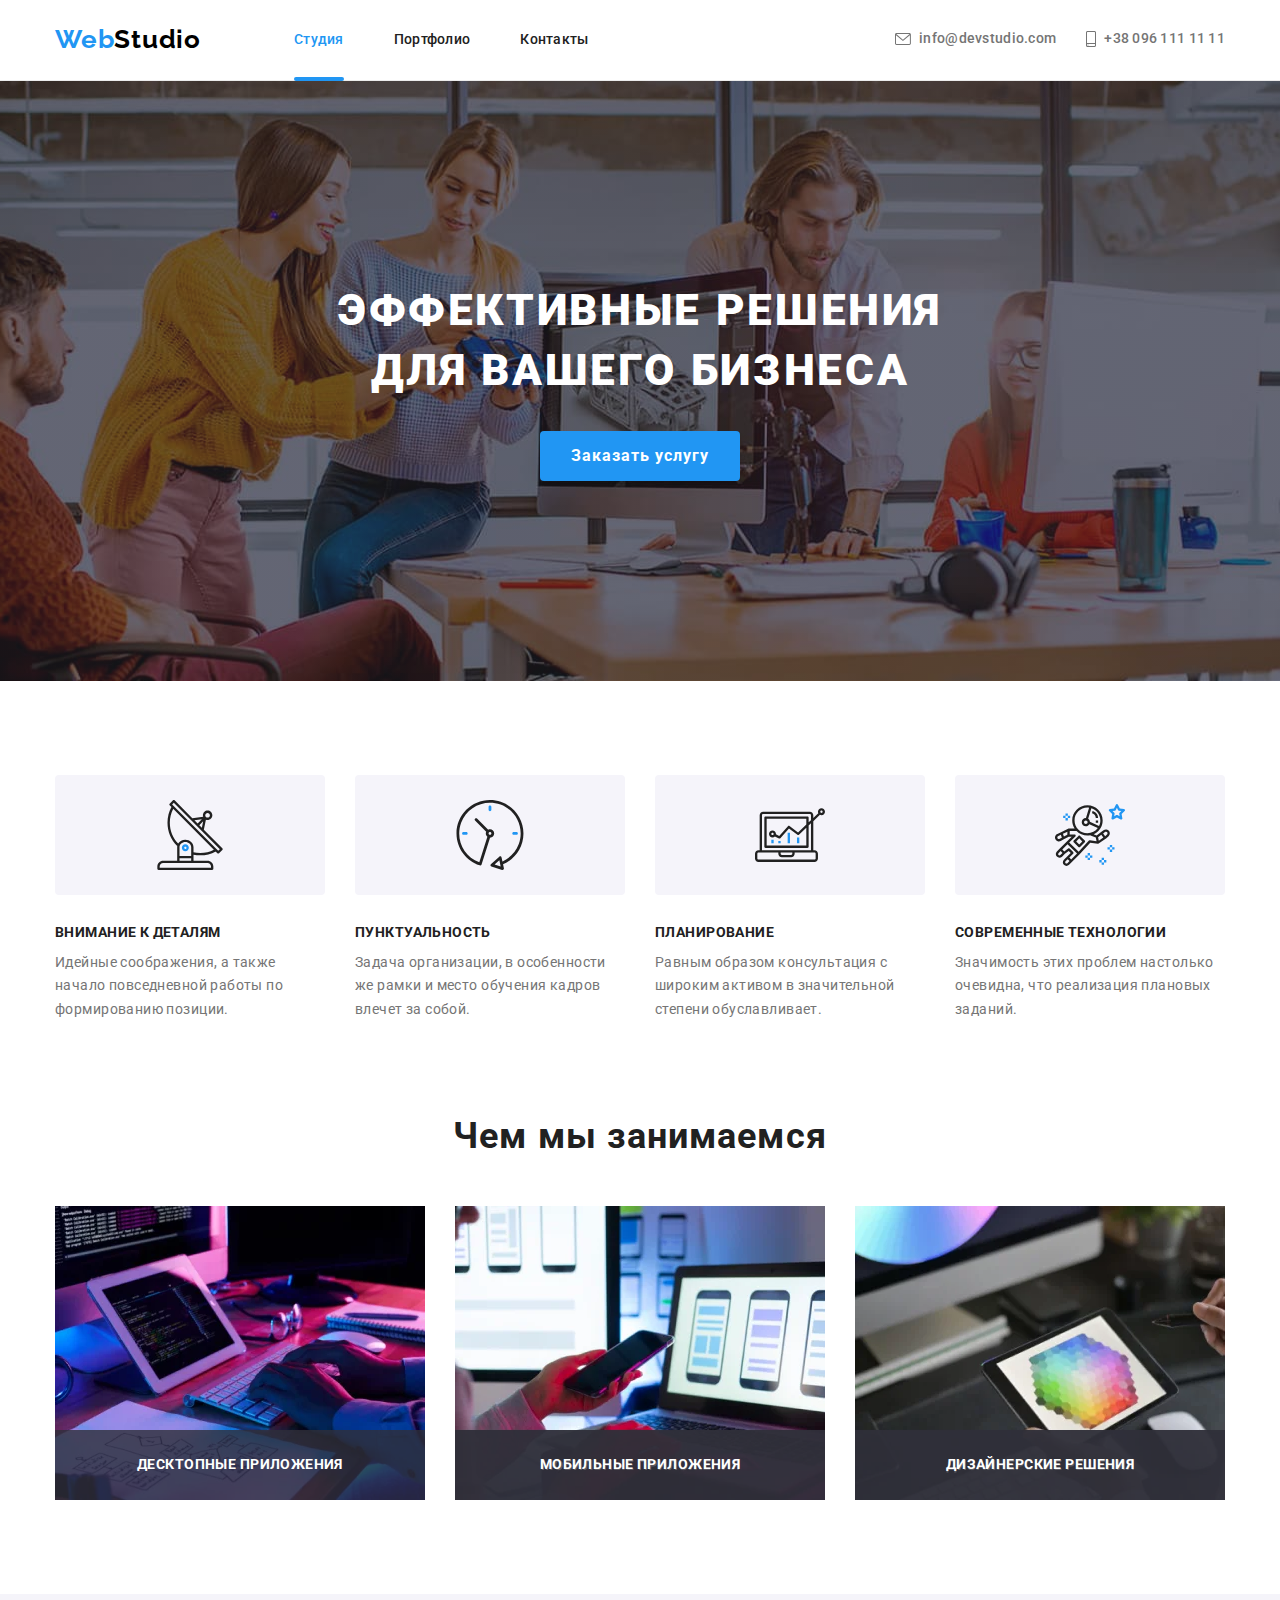
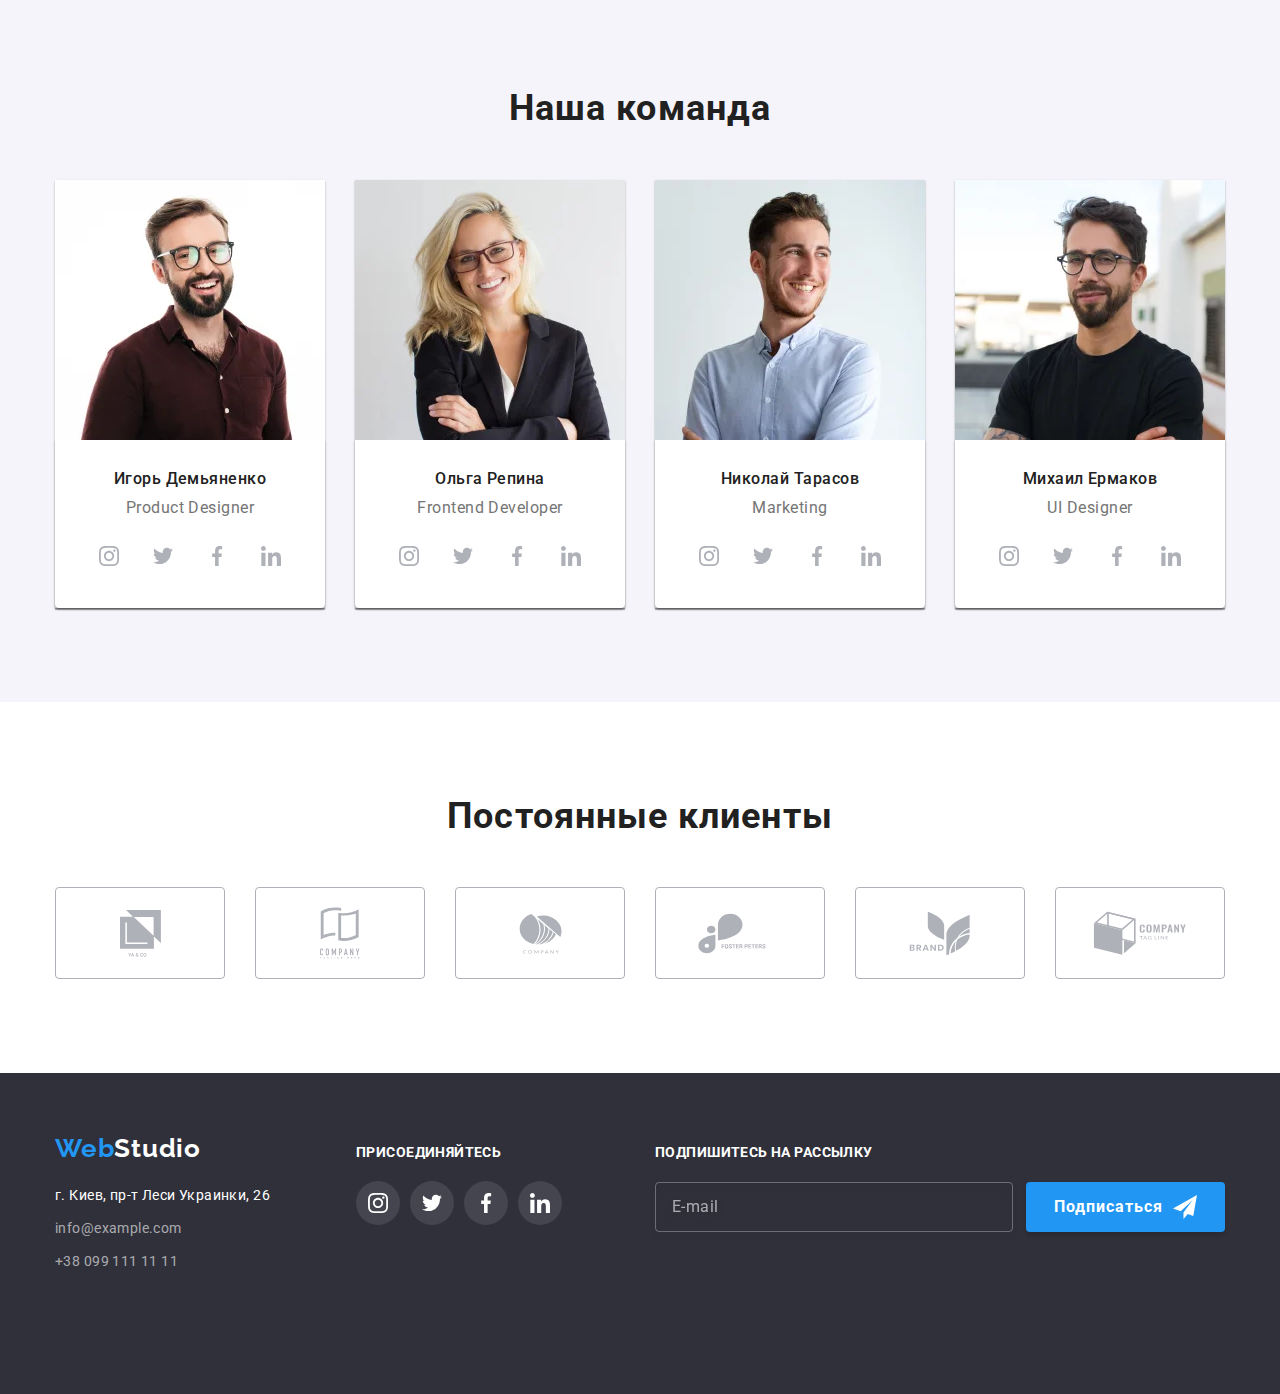
==== commit 36b36db0: "ready" ====
--- a/index.html
+++ b/index.html
@@ -383,7 +383,7 @@
                                 media="(max-width:767px)">
                             <source
                                 srcset="./img/team/tablet/team-4-tablet.webp 1x, ./img/team/tablet/team-4-tablet@2x.webp 2x"
-                                media="max-width:1199px)" type="image/webp">
+                                media="(max-width:1199px)" type="image/webp">
                             <source
                                 srcset="./img/team/tablet/team-4-tablet.jpg 1x, ./img/team/tablet/team-4-tablet@2x.jpg 2x"
                                 media="(max-width:1199px)">
--- a/css/main.min.css
+++ b/css/main.min.css
@@ -1,2 +1,2 @@
-:root{--main-font: "Roboto", sans-serif;--secondary-font: "Raleway", sans-serif;--main-text-color: #212121;--accent-color: #2196f3;--accent-button-backgroundcolor: #188ce8;--accent-background-color: #f5f4fa;--secondary-color: #ffffff;--secondary-gray-color: #757575;--icons-color: #afb1b8;--transition-duration: 250ms;--timing-function: cubic-bezier(0.4, 0, 0.2, 1)}.visually-hidden{position:absolute;width:1px;height:1px;margin:-1px;border:0;padding:0;white-space:nowrap;clip-path:inset(100%);clip:rect(0 0 0 0);overflow:hidden}h1,h2,h3,h4,h5,h6,p{margin-top:0;margin-bottom:0}ul,ol{margin-top:0;margin-bottom:0;padding-left:0}img{display:block}.list{list-style:none}.link{text-decoration:none;display:inline-block}.container{margin:0 auto;width:100%;padding-left:15px;padding-right:15px}@media screen and (min-width: 480px){.container{width:480px;margin:0 auto}}@media screen and (min-width: 768px){.container{width:768px}}@media screen and (min-width: 1200px){.container{width:1200px}}.section{padding-top:60px;padding-bottom:60px;margin:0 auto}@media screen and (min-width: 1200px){.section{padding-top:94px;padding-bottom:94px}}body{font-family:var(--main-font);color:var(--main-text-color)}.common-title{font-weight:700;font-size:28px;line-height:1.18;text-align:center;letter-spacing:0.03em}@media screen and (min-width: 1200px){.common-title{font-size:36px;line-height:1.16}}.social-contacts{display:flex;justify-content:center}.social-contacts__item:not(:last-child){margin-right:10px}.social-contacts__icon{transition-property:fill;transition-duration:var(--transition-duration);transition-timing-function:var(--timing-function)}.social-contacts__icon_theme_light{fill:var(--icons-color)}.social-contacts__icon_theme_dark{fill:var(--secondary-color)}.social-contacts__link:hover .social-contacts__icon,.social-contacts__link:focus .social-contacts__icon{fill:var(--secondary-color)}.social-contacts__link{display:flex;justify-content:center;align-items:center;width:44px;height:44px;border-radius:50%;transition-property:background-color;transition-duration:var(--transition-duration);transition-timing-function:var(--timing-function)}.social-contacts__link_theme_light{background-color:var(--secondary-color)}.social-contacts__link_theme_dark{background-color:rgba(255,255,255,0.1)}.social-contacts__link:hover,.social-contacts__link:focus{background-color:var(--accent-color);outline:none}.backdrop{position:fixed;top:0;left:0;width:100%;height:100%;background:rgba(0,0,0,0.2);z-index:100;opacity:1;transition:opacity var(--transition-duration) var(--timing-function),visibility var(--transition-duration) var(--timing-function)}.is-hidden{opacity:0;visibility:hidden;pointer-events:none}.is-hidden .modal{transform:translate(-50%, -50%) scale(0.8)}.modal{position:absolute;top:50%;left:50%;transform:translate(-50%, -50%) scale(1);transition:transform var(--transition-duration) var(--timing-function);width:450px;height:609px;padding:40px;background:var(--secondary-color);box-shadow:0px 1px 3px rgba(0,0,0,0.12),0px 1px 1px rgba(0,0,0,0.14),0px 2px 1px rgba(0,0,0,0.2);border-radius:4px}@media screen and (min-width: 1200px){.modal{width:528px;height:581px}}.modal__close-btn{position:absolute;width:30px;height:30px;display:flex;justify-content:center;align-items:center;background:var(--secondary-color);border:1px solid rgba(0,0,0,0.1);border-radius:50%;top:8px;right:8px;padding:0px;cursor:pointer;transition:fill var(--transition-duration) var(--timing-function)}.modal__close-btn:hover,.modal__close-btn:focus{fill:var(--accent-color)}.modal__title{font-weight:bold;font-size:20px;line-height:1.15;text-align:center;letter-spacing:0.03em;color:var(--main-text-color);margin-bottom:12px}.modal__form{display:flex;flex-direction:column}.modal__form-field{font-weight:normal;font-size:12px;line-height:1.17;letter-spacing:0.01em;color:var(--secondary-gray-color);margin-bottom:10px}.modal__input{width:100%;height:40px;border:1px solid rgba(33,33,33,0.2);border-radius:4px;padding-left:42px;transition:border-color var(--transition-duration) var(--timing-function)}.modal__input:focus{border-color:var(--accent-color);outline:none}.modal__input:focus+.form-field-icon{fill:var(--accent-color)}.modal__input-wrapper{position:relative;display:block;margin-top:4px}.modal__input-icon{position:absolute;top:50%;left:12px;transform:translateY(-50%);transition:fill var(--transition-duration) var(--timing-function)}.modal__textarea{display:block;width:100%;height:120px;border:1px solid rgba(33,33,33,0.2);border-radius:4px;resize:none;padding:12px 16px;margin-top:4px;margin-bottom:20px;transition:border-color var(--transition-duration) var(--timing-function)}.modal__textarea:focus{border-color:var(--accent-color);outline:none}.modal__textarea::placeholder{color:rgba(117,117,117,0.5);font-weight:normal;font-size:14px;line-height:1.14;letter-spacing:0.01em}.modal__checkbox-policy{font-weight:normal;font-size:12px;line-height:1.17;letter-spacing:0.03em;color:var(--secondary-gray-color);margin-bottom:30px}.modal__checkbox-policy::before{display:inline-block;vertical-align:middle;content:"";width:16px;height:15px;border:2px solid var(--main-text-color);border-radius:2px;cursor:pointer;margin-right:8px;transition:border-color var(--transition-duration) var(--timing-function)}.modal__checkbox:checked+.modal__checkbox-policy::before{background-color:var(--accent-color);border-color:var(--accent-color);background-image:url("../img/icon_check.svg");background-size:contain;background-origin:border-box}.modal__checkbox:focus+.modal__checkbox-policy::before{border-color:var(--accent-color)}.modal__policy-link{color:var(--accent-color)}@media screen and (min-width: 1200px){.modal__checkbox-policy{font-size:14px;line-height:1.71}}@media screen and (max-width: 767px){.menu{display:none}}@media screen and (min-width: 768px){.menu{display:flex}}@media screen and (min-width: 768px){.menu__link{position:relative;font-weight:500;font-size:14px;line-height:1.14;letter-spacing:0.02em;color:var(--main-text-color);transition-property:color;transition-duration:var(--transition-duration);transition-timing-function:var(--timing-function)}.menu__link:hover,.menu__link:focus{color:var(--accent-color);outline:none}.menu__link_current{color:var(--accent-color)}.menu__link_current::after{position:absolute;left:0;bottom:-33px;display:block;content:"";width:100%;height:4px;background:var(--accent-color);border-radius:2px}}@media screen and (min-width: 768px){.menu__item:not(:last-child){margin-right:50px}}.logo{font-family:var(--secondary-font);font-weight:700;font-size:24px;line-height:1.17;letter-spacing:0.03em}.logo_theme_light{color:#000000}.logo_theme_dark{color:var(--secondary-color)}.logo .logo__blue-part{color:var(--accent-color)}@media screen and (min-width: 1200px){.logo{font-family:var(--secondary-font);font-size:26px;line-height:1.19}}@media screen and (max-width: 767px){.contacts{display:none}}@media screen and (min-width: 768px) and (max-width: 1199px){.contacts__item:not(:last-child){margin-bottom:10px}}@media screen and (min-width: 768px){.contacts__envelope-icon{fill:currentColor;margin-right:8px}}@media screen and (min-width: 768px){.contacts__smartphone-icon{fill:currentColor;margin-right:8px}}@media screen and (min-width: 768px){.contacts__mail-link{display:flex;align-items:center;font-weight:500;font-size:12px;line-height:1.17;letter-spacing:0.02em;color:var(--secondary-gray-color);transition-property:color;transition-duration:var(--transition-duration);transition-timing-function:var(--timing-function)}.contacts__mail-link:hover{color:var(--accent-color);outline:none}.contacts__mail-link:hover .envelope-icon{fill:currentColor}.contacts__mail-link:focus{color:var(--accent-color);outline:none}.contacts__mail-link:focus .envelope-icon{fill:currentColor}}@media screen and (min-width: 768px){.contacts__tel-link{display:flex;align-items:center;font-weight:500;font-size:12px;line-height:1.17;letter-spacing:0.02em;color:var(--secondary-gray-color);transition-property:color;transition-duration:var(--transition-duration);transition-timing-function:var(--timing-function)}.contacts__tel-link:hover{color:var(--accent-color);outline:none}.contacts__tel-link:hover .smartphone-icon{fill:currentColor}.contacts__tel-link:focus{color:var(--accent-color);outline:none}.contacts__tel-link:focus .smartphone-icon{fill:currentColor}}@media screen and (min-width: 1200px){.contacts{display:flex;align-items:center}}@media screen and (min-width: 1200px){.contacts__item:not(:last-child){margin-right:30px}}@media screen and (min-width: 1200px){.contacts__mail-link{font-size:14px;line-height:1.14}}@media screen and (min-width: 1200px){.contacts__tel-link{font-size:14px;line-height:1.14}}.modal-btn{align-self:center;width:200px;height:50px;display:inline-block;font-weight:700;font-size:16px;line-height:1.87;letter-spacing:0.06em;color:var(--secondary-color);background-color:var(--accent-color);cursor:pointer;border:none;border-radius:4px;box-shadow:0px 4px 4px rgba(0,0,0,0.15);transition-property:background-color;transition-duration:var(--transition-duration);transition-timing-function:var(--timing-function)}.modal-btn:hover,.modal-btn:focus{background-color:var(--accent-button-backgroundcolor);outline:none}@media screen and (max-width: 767px){.mobile-menu{position:fixed;top:0;left:0;width:100vw;height:100vh;background-color:#ffffff;overflow:auto;opacity:0;visibility:hidden;pointer-events:none;z-index:5}.mobile-menu.is-open{opacity:1;visibility:visible;pointer-events:auto}.mobile-menu__container{position:relative;padding-top:48px;padding-bottom:48px;padding-left:25px}.mobile-menu__close-btn{position:absolute;top:10px;right:15px;width:40px;height:40px;border:none;background-color:transparent;padding:0}.mobile-menu__close-btn:hover,.mobile-menu__close-btn:focus{fill:var(--accent-color)}.mobile-menu__link{font-style:normal;font-weight:500;font-size:40px;line-height:1.18;letter-spacing:0.02em;color:var(--main-text-color)}.mobile-menu__link_current{color:var(--accent-color)}.mobile-menu__link:hover{color:var(--accent-color)}.mobile-menu__item:not(:last-child){margin-bottom:32px}.mobile-menu__contacts{margin-top:302px}.mobile-menu__contacts-item:not(:last-child){margin-bottom:32px}.phone{font-style:normal;font-weight:500;font-size:34px;line-height:1.18;letter-spacing:0.02em;color:var(--accent-color)}.mail{font-style:normal;font-weight:500;font-size:24px;line-height:1.17;letter-spacing:0.02em;color:var(--secondary-gray-color)}.mobile-menu__social-networks{display:flex;margin-top:64px}.mobile-menu__social-networks-item:not(:last-child)::after{content:"";width:22px;height:0px;border:1px solid rgba(33,33,33,0.2);transform:rotate(90deg);margin-left:10px;margin-right:10px}.mobile-menu__social-networks-link{font-style:normal;font-weight:500;font-size:18px;line-height:1.22;letter-spacing:0.02em;color:var(--accent-color)}}@media screen and (max-width: 767px) and (min-width: 768px){.mobile-menu{display:none}}.header{border-bottom:1px solid #ececec}.header__container{display:flex;justify-content:space-between;align-items:center;padding-top:16px;padding-bottom:16px}.header__burger-btn{line-height:0;background-color:transparent;border:none;padding:0}@media screen and (min-width: 768px){.header__burger-btn{display:none}}@media screen and (min-width: 768px){.header__container{padding-top:21px;padding-bottom:21px}}@media screen and (min-width: 768px){.header__logo{margin-right:88px}}@media screen and (min-width: 768px){.header__nav{display:flex;align-items:center}}@media screen and (min-width: 1200px){.header__logo{margin-right:93px}}@media screen and (min-width: 1200px){.header__container{padding-top:24px;padding-bottom:25px}}.hero{padding-top:118px;padding-bottom:118px;text-align:center;background-color:#2f303a;background-image:linear-gradient(rgba(47,48,58,0.4), rgba(47,48,58,0.4)),url(../img/hero/hero-mobile.jpg);background-repeat:no-repeat;background-position:center;background-size:cover;max-width:1600px}@media screen and (min-device-pixel-ratio: 2), screen and (min-resolution: 192dpi), screen and (min-resolution: 2dppx){.hero{background-image:linear-gradient(rgba(47,48,58,0.4), rgba(47,48,58,0.4)),url(../img/hero/hero-mobile@2x.jpg)}}@media screen and (min-width: 768px){.hero{background-image:linear-gradient(rgba(47,48,58,0.4), rgba(47,48,58,0.4)),url(../img/hero/hero-tablet.jpg)}}@media screen and (min-width: 768px) and (min-device-pixel-ratio: 2), screen and (min-width: 768px) and (min-resolution: 192dpi), screen and (min-width: 768px) and (min-resolution: 2dppx){.hero{background-image:linear-gradient(rgba(47,48,58,0.4), rgba(47,48,58,0.4)),url(../img/hero/hero-tablet@2x.jpg)}}@media screen and (min-width: 1200px){.hero{background-image:linear-gradient(rgba(47,48,58,0.4), rgba(47,48,58,0.4)),url(../img/hero/hero-desktop.jpg)}}@media screen and (min-width: 1200px) and (min-device-pixel-ratio: 2), screen and (min-width: 1200px) and (min-resolution: 192dpi), screen and (min-width: 1200px) and (min-resolution: 2dppx){.hero{background-image:linear-gradient(rgba(47,48,58,0.4), rgba(47,48,58,0.4)),url(../img/hero/hero-desktop@2x.jpg)}}@media screen and (min-width: 1200px){.hero{padding-top:200px;padding-bottom:200px}}.hero__title{font-weight:900;font-size:26px;line-height:1.62;text-align:center;letter-spacing:0.06em;text-transform:uppercase;color:var(--secondary-color);margin-bottom:30px}@media screen and (min-width: 1200px){.hero__title{font-size:44px;line-height:1.36}}.benefits{padding-top:60px;padding-bottom:60px}.benefits__icons{display:flex;justify-content:center;align-items:center;max-width:450px;height:120px;background:var(--accent-background-color);border-radius:4px;margin-bottom:30px}@media screen and (min-width: 768px){.benefits__icons{width:354px}}@media screen and (min-width: 1200px){.benefits__icons{width:270px}}.benefits__subtitle{font-weight:700;font-size:14px;line-height:1.14;letter-spacing:0.03em;text-transform:uppercase;color:var(--main-text-color);margin-bottom:10px}@media screen and (max-width: 767px){.benefits__subtitle{text-align:center}}.benefits__text{font-size:14px;line-height:1.71;letter-spacing:0.03em;color:var(--secondary-gray-color)}@media screen and (min-width: 1200px){.benefits{padding-top:94px;padding-bottom:94px}}.benefits-item{max-width:450px}@media screen and (max-width: 767px){.benefits__item:not(:last-child){margin-bottom:30px}}@media screen and (min-width: 768px){.benefits-item{max-width:354px}}@media screen and (min-width: 1200px){.benefits-item{width:270px}}@media screen and (min-width: 768px){.benefits__list{display:flex;flex-wrap:wrap;margin-right:-30px;margin-bottom:-30px}}@media screen and (min-width: 768px){.benefits__item{margin-right:30px;margin-bottom:30px;flex-basis:calc((100% - 2 * 30px) / 2)}}@media screen and (min-width: 1200px){.benefits__item{flex-basis:calc((100% - 4 * 30px) / 4)}}.about{padding-bottom:94px}@media screen and (max-width: 1199px){.about{display:none}}.about__title{margin-bottom:48px}.about__list{display:flex;justify-content:space-between}.about-image__wrapper{position:relative}.about__img-caption{position:absolute;width:100%;height:70px;right:0;bottom:0;padding:27px 82px;background:rgba(47,48,58,0.8);font-weight:bold;font-size:14px;line-height:1.14;text-align:center;letter-spacing:0.03em;text-transform:uppercase;color:var(--secondary-color)}.team{background:var(--accent-background-color)}.team__title{margin-bottom:30px}@media screen and (min-width: 1200px){.team__title{margin-bottom:50px}}.team__name{font-weight:500;font-size:16px;line-height:1.18;letter-spacing:0.03em;color:var(--main-text-color);margin-bottom:10px;text-align:center}.team__position{font-size:16px;line-height:1.18;letter-spacing:0.03em;color:var(--secondary-gray-color);margin-bottom:16px;text-align:center}.team__information{padding-top:30px;padding-bottom:24px;text-align:center;background:var(--secondary-color);box-shadow:0px 1px 3px rgba(0,0,0,0.12),0px 1px 1px rgba(0,0,0,0.14),0px 2px 1px rgba(0,0,0,0.2);border-radius:0px 0px 4px 4px}@media screen and (min-width: 768px){.team__information{padding-left:74px;padding-right:74px}}@media screen and (min-width: 1200px){.team__information{padding-left:32px;padding-right:32px;padding-top:30px;padding-bottom:30px}}.team__member{box-shadow:0px 1px 3px rgba(0,0,0,0.12),0px 1px 1px rgba(0,0,0,0.14),0px 2px 1px rgba(0,0,0,0.2)}@media screen and (max-width: 767px){.team__member:not(:last-child){margin-bottom:30px}}@media screen and (min-width: 768px){.team__member{flex-basis:calc((100% - 60px) / 2);margin-left:30px;margin-top:30px}}@media screen and (min-width: 1200px){.team__member{flex-basis:calc((100% - 120px) / 4)}}@media screen and (min-width: 768px){.team__list{display:flex;flex-wrap:wrap;margin-left:-30px;margin-top:-30px;justify-content:space-between}}.team__foto{max-width:100%}@media screen and (min-width: 768px){.team__foto{width:354px;height:374px}}@media screen and (min-width: 1200px){.team__foto{width:270px;height:260px}}.clients{padding-top:60px;padding-bottom:60px}@media screen and (min-width: 1200px){.clients{padding-top:94px;padding-bottom:94px}}.clients__title{margin-bottom:30px}@media screen and (min-width: 1200px){.clients__title{margin-bottom:50px}}.clients__link{display:flex;justify-content:center;align-items:center;border:1px solid #afb1b8;border-radius:4px;width:210px;height:92px;transition-property:border;transition-duration:var(--transition-duration);transition-timing-function:var(--timing-function)}.clients__link:hover,.clients__link:focus{border:1px solid var(--accent-color);outline:none}.clients__link:hover .clients__icon,.clients__link:focus .clients__icon{fill:var(--accent-color)}@media screen and (min-width: 768px){.clients__link{width:226px}}@media screen and (min-width: 1200px){.clients__link{width:170px}}.clients__icon{fill:var(--icons-color);transition-property:fill;transition-duration:var(--transition-duration);transition-timing-function:var(--timing-function)}.clients__list{display:flex;flex-wrap:wrap;margin-left:-30px;margin-top:-30px}.clients__item{margin-left:30px;margin-top:30px}@media screen and (max-width: 767px){.clients__item{flex-basis:calc((100% - 60px) / 2)}}@media screen and (min-width: 768px){.clients__item{flex-basis:calc((100% - 90px) / 3)}}@media screen and (min-width: 1200px){.clients__item{flex-basis:calc((100% - 180px) / 6)}}.footer{background:#2f303a;padding-top:60px;padding-bottom:60px}.footer__container{align-items:baseline;text-align:center}@media screen and (min-width: 768px) and (max-width: 1199px){.footer__container{display:flex;justify-content:space-around;flex-wrap:wrap}}@media screen and (min-width: 1200px){.footer__container{display:flex;flex-wrap:wrap;text-align:start}}.footer__logo{margin-bottom:20px}.footer__adress-text{font-style:normal;font-size:14px;line-height:1.71;letter-spacing:0.03em;color:var(--secondary-color);margin-bottom:9px}.footer__list-item:not(:last-child){margin-bottom:9px}.footer__contact-link{font-style:normal;font-weight:400;font-size:14px;line-height:1.71;letter-spacing:0.03em;color:rgba(255,255,255,0.6);transition-property:color;transition-duration:var(--transition-duration);transition-timing-function:var(--timing-function)}.footer__contact-link:hover,.footer__contact-link:focus{color:var(--accent-color)}.footer__social-contacts{display:inline-block;width:206px;height:80px;margin-bottom:60px}@media screen and (min-width: 1200px){.footer__social-contacts{margin-right:93px}}.footer__join-text{font-weight:700;font-size:14px;line-height:1.14;letter-spacing:0.03em;text-transform:uppercase;color:var(--secondary-color);margin-bottom:20px}.footer__contacts{margin-bottom:60px}@media screen and (min-width: 1200px){.footer__contacts{margin-right:70px}}.subscription__title{margin-bottom:20px;font-weight:700;font-size:14px;line-height:1.14;letter-spacing:0.03em;text-transform:uppercase;color:var(--secondary-color)}.subscription__input{width:100%;height:50px;border:1px solid rgba(255,255,255,0.3);box-sizing:border-box;filter:drop-shadow(0px 4px 4px rgba(0,0,0,0.15));border-radius:4px;background-color:transparent;font-weight:normal;font-size:16px;line-height:1.25;letter-spacing:0.03em;color:rgba(255,255,255,0.6);padding:15px 16px;margin-bottom:20px;margin-top:20px;transition:border-color var(--transition-duration) var(--timing-function)}.subscription__input::placeholder{font-weight:400;font-size:16px;line-height:1.25;letter-spacing:0.03em;color:rgba(255,255,255,0.6)}.subscription__input:focus{border-color:var(--accent-color);outline:none}@media screen and (min-width: 768px){.subscription__input{display:flex;flex-direction:column}}@media screen and (min-width: 1200px){.subscription__input{width:358px;margin-right:12px;margin-bottom:0}}.subscription__btn{margin:0 auto;display:flex;align-items:center;width:200px;height:50px;background:var(--accent-color);box-shadow:0px 4px 4px rgba(0,0,0,0.15);border-radius:4px;font-weight:700;font-size:16px;line-height:1.88;letter-spacing:0.06em;color:var(--secondary-color);border:none;cursor:pointer;padding:10px 28px;transform:background-color var(--transition-duration) var(--timing-function)}.subscription__btn:hover,.subscription__btn:focus{background-color:var(--accent-button-backgroundcolor)}.subscription__btn-icon{margin-left:10px;fill:currentColor}@media screen and (min-width: 1200px){.footer__form{display:flex;justify-content:flex-start;align-items:flex-end}}.filtr-section-list{display:flex;flex-wrap:wrap;margin-bottom:40px}@media screen and (min-width: 768px){.filtr-section-list{display:flex;justify-content:center;margin-bottom:30px}}@media screen and (min-width: 768px){.filtr-section-list{margin-bottom:50px}}.filtr-section-item:not(:last-child){margin-right:8px}@media screen and (max-width: 767px){.filtr-section-item:nth-child(-n+3){margin-bottom:15px}}.filtr-section-item{transition-property:box-shadow;transition-duration:var(--transition-duration);transition-timing-function:var(--timing-function)}.filtr-btn{font-family:var(--main-font);font-weight:500;font-size:16px;line-height:1.62;letter-spacing:0.03em;background:var(--accent-background-color);color:var(--main-text-color);cursor:pointer;padding:6px 22px;border:none;border-radius:4px;transition-property:color;transition-duration:var(--transition-duration);transition-timing-function:var(--timing-function);transition-property:background-color;transition-duration:var(--transition-duration);transition-timing-function:var(--timing-function);transition-property:box-shadow;transition-duration:var(--transition-duration);transition-timing-function:var(--timing-function)}.filtr-btn:hover,.filtr-btn:focus{background-color:var(--accent-color);color:var(--secondary-color);box-shadow:0px 3px 1px rgba(0,0,0,0.1),0px 1px 2px rgba(0,0,0,0.08),0px 2px 2px rgba(0,0,0,0.12);outline:none}.portfolio-card-link{transition-property:box-shadow;transition-duration:var(--transition-duration);transition-timing-function:var(--timing-function)}.portfolio-card-link:hover,.portfolio-card-link:focus{box-shadow:0px 1px 1px rgba(0,0,0,0.12),0px 4px 4px rgba(0,0,0,0.06),1px 4px 6px rgba(0,0,0,0.16);outline:none}.portfolio-card-link:hover .overlay,.portfolio-card-link:focus .overlay{transform:translateY(0%)}.portfolio-img{max-width:100%}@media screen and (min-width: 768px){.portfolio-img{width:354px;height:294px}}@media screen and (min-width: 1200px){.portfolio-img{width:370px;height:294px}}.overlay{position:absolute;top:0;left:0;width:100%;height:100%;background-color:var(--accent-color);padding:63px 24px;font-family:var(--main-font);font-size:18px;line-height:1.56;letter-spacing:0.03em;color:var(--secondary-color);overflow:auto;transform:translateY(100%);transition:transform var(--transition-duration) var(--timing-function)}.portfolio-img-wrapper{position:relative;overflow:hidden}.portfolio-img-title{font-family:var(--main-font);font-weight:700;font-size:18px;line-height:2;letter-spacing:0.06em;color:var(--main-text-color);margin-bottom:4px}.portfolio-img-text{font-family:var(--main-font);font-size:16px;line-height:1.87;letter-spacing:0.03em;color:var(--secondary-gray-color)}.portfolio-img-content{padding:20px 24px;background:var(--secondary-color);border:1px solid #eeeeee;border-top:none}@media screen and (min-width: 768px) and (max-width: 1199px){.portfolio-img-content-height{height:146px}}@media screen and (max-width: 767px){.portfolio-item:not(:last-child){margin-bottom:30px}}@media screen and (min-width: 768px){.portfolio-list{display:flex;flex-wrap:wrap;margin-left:-30px;margin-top:-30px}}@media screen and (min-width: 768px){.portfolio-item{flex-basis:calc((100% - 60px) / 2);margin-left:30px;margin-top:30px}}@media screen and (min-width: 1200px){.portfolio-item{flex-basis:calc((100% - 90px) / 3);margin-left:30px;margin-top:30px}}
+:root{--main-font: "Roboto", sans-serif;--secondary-font: "Raleway", sans-serif;--main-text-color: #212121;--accent-color: #2196f3;--accent-button-backgroundcolor: #188ce8;--accent-background-color: #f5f4fa;--secondary-color: #ffffff;--secondary-gray-color: #757575;--icons-color: #afb1b8;--transition-duration: 250ms;--timing-function: cubic-bezier(0.4, 0, 0.2, 1)}.visually-hidden{position:absolute;width:1px;height:1px;margin:-1px;border:0;padding:0;white-space:nowrap;clip-path:inset(100%);clip:rect(0 0 0 0);overflow:hidden}h1,h2,h3,h4,h5,h6,p{margin-top:0;margin-bottom:0}ul,ol{margin-top:0;margin-bottom:0;padding-left:0}img{display:block}.list{list-style:none}.link{text-decoration:none;display:inline-block}.container{margin:0 auto;width:100%;padding-left:15px;padding-right:15px}@media screen and (min-width: 480px){.container{width:480px;margin:0 auto}}@media screen and (min-width: 768px){.container{width:768px}}@media screen and (min-width: 1200px){.container{width:1200px}}.section{padding-top:60px;padding-bottom:60px;margin:0 auto}@media screen and (min-width: 1200px){.section{padding-top:94px;padding-bottom:94px}}body{font-family:var(--main-font);color:var(--main-text-color)}.body.modal-open{overflow:hidden}.common-title{font-weight:700;font-size:28px;line-height:1.18;text-align:center;letter-spacing:0.03em}@media screen and (min-width: 1200px){.common-title{font-size:36px;line-height:1.16}}.social-contacts{display:flex;justify-content:center}.social-contacts__item:not(:last-child){margin-right:10px}.social-contacts__icon{transition-property:fill;transition-duration:var(--transition-duration);transition-timing-function:var(--timing-function)}.social-contacts__icon_theme_light{fill:var(--icons-color)}.social-contacts__icon_theme_dark{fill:var(--secondary-color)}.social-contacts__link:hover .social-contacts__icon,.social-contacts__link:focus .social-contacts__icon{fill:var(--secondary-color)}.social-contacts__link{display:flex;justify-content:center;align-items:center;width:44px;height:44px;border-radius:50%;transition-property:background-color;transition-duration:var(--transition-duration);transition-timing-function:var(--timing-function)}.social-contacts__link_theme_light{background-color:var(--secondary-color)}.social-contacts__link_theme_dark{background-color:rgba(255,255,255,0.1)}.social-contacts__link:hover,.social-contacts__link:focus{background-color:var(--accent-color);outline:none}.backdrop{position:fixed;top:0;left:0;width:100%;height:100%;background:rgba(0,0,0,0.2);z-index:100;opacity:1;transition:opacity var(--transition-duration) var(--timing-function),visibility var(--transition-duration) var(--timing-function);overflow-y:scroll}.is-hidden{opacity:0;visibility:hidden;pointer-events:none}.is-hidden .modal{transform:translate(-50%, -50%) scale(0.8)}.modal{position:absolute;top:50%;left:50%;transform:translate(-50%, -50%) scale(1);transition:transform var(--transition-duration) var(--timing-function);width:450px;height:609px;padding:40px;background:var(--secondary-color);box-shadow:0px 1px 3px rgba(0,0,0,0.12),0px 1px 1px rgba(0,0,0,0.14),0px 2px 1px rgba(0,0,0,0.2);border-radius:4px;width:100%}@media screen and (min-width: 480px){.modal{width:450px;height:609px}}@media screen and (min-width: 1200px){.modal{width:528px;height:581px}}.modal__close-btn{position:absolute;width:30px;height:30px;display:flex;justify-content:center;align-items:center;background:var(--secondary-color);border:1px solid rgba(0,0,0,0.1);border-radius:50%;top:8px;right:8px;padding:0px;cursor:pointer;transition:fill var(--transition-duration) var(--timing-function)}.modal__close-btn:hover,.modal__close-btn:focus{fill:var(--accent-color)}.modal__title{font-weight:bold;font-size:20px;line-height:1.15;text-align:center;letter-spacing:0.03em;color:var(--main-text-color);margin-bottom:12px}.modal__form{display:flex;flex-direction:column}.modal__form-field{font-weight:normal;font-size:12px;line-height:1.17;letter-spacing:0.01em;color:var(--secondary-gray-color);margin-bottom:10px}.modal__input{width:100%;height:40px;border:1px solid rgba(33,33,33,0.2);border-radius:4px;padding-left:42px;transition:border-color var(--transition-duration) var(--timing-function)}.modal__input:focus{border-color:var(--accent-color);outline:none}.modal__input:focus+.form-field-icon{fill:var(--accent-color)}.modal__input-wrapper{position:relative;display:block;margin-top:4px}.modal__input-icon{position:absolute;top:50%;left:12px;transform:translateY(-50%);transition:fill var(--transition-duration) var(--timing-function)}.modal__textarea{display:block;width:100%;height:120px;border:1px solid rgba(33,33,33,0.2);border-radius:4px;resize:none;padding:12px 16px;margin-top:4px;margin-bottom:20px;transition:border-color var(--transition-duration) var(--timing-function)}.modal__textarea:focus{border-color:var(--accent-color);outline:none}.modal__textarea::placeholder{color:rgba(117,117,117,0.5);font-weight:normal;font-size:14px;line-height:1.14;letter-spacing:0.01em}.modal__checkbox-policy{font-weight:normal;font-size:12px;line-height:1.17;letter-spacing:0.03em;color:var(--secondary-gray-color);margin-bottom:30px}.modal__checkbox-policy::before{display:inline-block;vertical-align:middle;content:"";width:16px;height:15px;border:2px solid var(--main-text-color);border-radius:2px;cursor:pointer;margin-right:8px;transition:border-color var(--transition-duration) var(--timing-function)}.modal__checkbox:checked+.modal__checkbox-policy::before{background-color:var(--accent-color);border-color:var(--accent-color);background-image:url("../img/icon_check.svg");background-size:contain;background-origin:border-box}.modal__checkbox:focus+.modal__checkbox-policy::before{border-color:var(--accent-color)}.modal__policy-link{color:var(--accent-color)}@media screen and (min-width: 1200px){.modal__checkbox-policy{font-size:14px;line-height:1.71}}@media screen and (max-width: 767px){.menu{display:none}}@media screen and (min-width: 768px){.menu{display:flex}}@media screen and (min-width: 768px){.menu__link{position:relative;font-weight:500;font-size:14px;line-height:1.14;letter-spacing:0.02em;color:var(--main-text-color);transition-property:color;transition-duration:var(--transition-duration);transition-timing-function:var(--timing-function)}.menu__link:hover,.menu__link:focus{color:var(--accent-color);outline:none}.menu__link_current{color:var(--accent-color)}.menu__link_current::after{position:absolute;left:0;bottom:-33px;display:block;content:"";width:100%;height:4px;background:var(--accent-color);border-radius:2px}}@media screen and (min-width: 768px){.menu__item:not(:last-child){margin-right:50px}}.logo{font-family:var(--secondary-font);font-weight:700;font-size:24px;line-height:1.17;letter-spacing:0.03em}.logo_theme_light{color:#000000}.logo_theme_dark{color:var(--secondary-color)}.logo .logo__blue-part{color:var(--accent-color)}@media screen and (min-width: 1200px){.logo{font-family:var(--secondary-font);font-size:26px;line-height:1.19}}@media screen and (max-width: 767px){.contacts{display:none}}@media screen and (min-width: 768px) and (max-width: 1199px){.contacts__item:not(:last-child){margin-bottom:10px}}@media screen and (min-width: 768px){.contacts__envelope-icon{fill:currentColor;margin-right:8px}}@media screen and (min-width: 768px){.contacts__smartphone-icon{fill:currentColor;margin-right:8px}}@media screen and (min-width: 768px){.contacts__mail-link{display:flex;align-items:center;font-weight:500;font-size:12px;line-height:1.17;letter-spacing:0.02em;color:var(--secondary-gray-color);transition-property:color;transition-duration:var(--transition-duration);transition-timing-function:var(--timing-function)}.contacts__mail-link:hover{color:var(--accent-color);outline:none}.contacts__mail-link:hover .envelope-icon{fill:currentColor}.contacts__mail-link:focus{color:var(--accent-color);outline:none}.contacts__mail-link:focus .envelope-icon{fill:currentColor}}@media screen and (min-width: 768px){.contacts__tel-link{display:flex;align-items:center;font-weight:500;font-size:12px;line-height:1.17;letter-spacing:0.02em;color:var(--secondary-gray-color);transition-property:color;transition-duration:var(--transition-duration);transition-timing-function:var(--timing-function)}.contacts__tel-link:hover{color:var(--accent-color);outline:none}.contacts__tel-link:hover .smartphone-icon{fill:currentColor}.contacts__tel-link:focus{color:var(--accent-color);outline:none}.contacts__tel-link:focus .smartphone-icon{fill:currentColor}}@media screen and (min-width: 1200px){.contacts{display:flex;align-items:center}}@media screen and (min-width: 1200px){.contacts__item:not(:last-child){margin-right:30px}}@media screen and (min-width: 1200px){.contacts__mail-link{font-size:14px;line-height:1.14}}@media screen and (min-width: 1200px){.contacts__tel-link{font-size:14px;line-height:1.14}}.modal-btn{align-self:center;width:200px;height:50px;display:inline-block;font-weight:700;font-size:16px;line-height:1.87;letter-spacing:0.06em;color:var(--secondary-color);background-color:var(--accent-color);cursor:pointer;border:none;border-radius:4px;box-shadow:0px 4px 4px rgba(0,0,0,0.15);transition-property:background-color;transition-duration:var(--transition-duration);transition-timing-function:var(--timing-function)}.modal-btn:hover,.modal-btn:focus{background-color:var(--accent-button-backgroundcolor);outline:none}@media screen and (max-width: 767px){.mobile-menu{position:fixed;top:0;left:0;width:100vw;height:100vh;background-color:#ffffff;overflow:auto;opacity:0;visibility:hidden;pointer-events:none;z-index:5}.mobile-menu__container{position:relative;padding-top:48px;padding-bottom:48px;padding-left:25px}.mobile-menu__close-btn{position:absolute;top:10px;right:15px;width:40px;height:40px;border:none;background-color:transparent;padding:0}.mobile-menu__close-btn:hover,.mobile-menu__close-btn:focus{fill:var(--accent-color)}.mobile-menu__link{font-style:normal;font-weight:500;font-size:40px;line-height:1.18;letter-spacing:0.02em;color:var(--main-text-color)}.mobile-menu__link_current{color:var(--accent-color)}.mobile-menu__link:hover{color:var(--accent-color)}.mobile-menu__item:not(:last-child){margin-bottom:32px}.mobile-menu__contacts{margin-top:302px}.mobile-menu__contacts-item:not(:last-child){margin-bottom:32px}.phone{font-style:normal;font-weight:500;font-size:34px;line-height:1.18;letter-spacing:0.02em;color:var(--accent-color)}.mail{font-style:normal;font-weight:500;font-size:24px;line-height:1.17;letter-spacing:0.02em;color:var(--secondary-gray-color)}.mobile-menu__social-networks{display:flex;margin-top:64px;flex-wrap:wrap}.mobile-menu__social-networks-item:not(:last-child)::after{content:"";width:22px;height:0px;border:1px solid rgba(33,33,33,0.2);transform:rotate(90deg);margin-left:10px;margin-right:10px}.mobile-menu__social-networks-link{font-style:normal;font-weight:500;font-size:18px;line-height:1.22;letter-spacing:0.02em;color:var(--accent-color)}.mobile-menu.is-open{opacity:1;visibility:visible;pointer-events:auto}}@media screen and (min-width: 768px){.mobile-menu{display:none}}.header{border-bottom:1px solid #ececec}.header__container{display:flex;justify-content:space-between;align-items:center;padding-top:16px;padding-bottom:16px}.header__burger-btn{line-height:0;background-color:transparent;border:none;padding:0}@media screen and (min-width: 768px){.header__burger-btn{display:none}}@media screen and (min-width: 768px){.header__container{padding-top:21px;padding-bottom:21px}}@media screen and (min-width: 768px){.header__logo{margin-right:88px}}@media screen and (min-width: 768px){.header__nav{display:flex;align-items:center}}@media screen and (min-width: 1200px){.header__logo{margin-right:93px}}@media screen and (min-width: 1200px){.header__container{padding-top:24px;padding-bottom:25px}}.hero{padding-top:118px;padding-bottom:118px;text-align:center;background-color:#2f303a;background-image:linear-gradient(rgba(47,48,58,0.4), rgba(47,48,58,0.4)),url(../img/hero/hero-mobile.jpg);background-repeat:no-repeat;background-position:center;background-size:cover;max-width:1600px}@media screen and (min-device-pixel-ratio: 2), screen and (min-resolution: 192dpi), screen and (min-resolution: 2dppx){.hero{background-image:linear-gradient(rgba(47,48,58,0.4), rgba(47,48,58,0.4)),url(../img/hero/hero-mobile@2x.jpg)}}@media screen and (min-width: 768px){.hero{background-image:linear-gradient(rgba(47,48,58,0.4), rgba(47,48,58,0.4)),url(../img/hero/hero-tablet.jpg)}}@media screen and (min-width: 768px) and (min-device-pixel-ratio: 2), screen and (min-width: 768px) and (min-resolution: 192dpi), screen and (min-width: 768px) and (min-resolution: 2dppx){.hero{background-image:linear-gradient(rgba(47,48,58,0.4), rgba(47,48,58,0.4)),url(../img/hero/hero-tablet@2x.jpg)}}@media screen and (min-width: 1200px){.hero{background-image:linear-gradient(rgba(47,48,58,0.4), rgba(47,48,58,0.4)),url(../img/hero/hero-desktop.jpg)}}@media screen and (min-width: 1200px) and (min-device-pixel-ratio: 2), screen and (min-width: 1200px) and (min-resolution: 192dpi), screen and (min-width: 1200px) and (min-resolution: 2dppx){.hero{background-image:linear-gradient(rgba(47,48,58,0.4), rgba(47,48,58,0.4)),url(../img/hero/hero-desktop@2x.jpg)}}@media screen and (min-width: 1200px){.hero{padding-top:200px;padding-bottom:200px}}.hero__title{font-weight:900;font-size:26px;line-height:1.62;text-align:center;letter-spacing:0.06em;text-transform:uppercase;color:var(--secondary-color);margin-bottom:30px}@media screen and (min-width: 1200px){.hero__title{font-size:44px;line-height:1.36}}.benefits{padding-top:60px;padding-bottom:60px}.benefits__icons{display:flex;justify-content:center;align-items:center;max-width:450px;height:120px;background:var(--accent-background-color);border-radius:4px;margin-bottom:30px}@media screen and (min-width: 768px){.benefits__icons{width:354px}}@media screen and (min-width: 1200px){.benefits__icons{width:270px}}.benefits__subtitle{font-weight:700;font-size:14px;line-height:1.14;letter-spacing:0.03em;text-transform:uppercase;color:var(--main-text-color);margin-bottom:10px}@media screen and (max-width: 767px){.benefits__subtitle{text-align:center}}.benefits__text{font-size:14px;line-height:1.71;letter-spacing:0.03em;color:var(--secondary-gray-color)}@media screen and (min-width: 1200px){.benefits{padding-top:94px;padding-bottom:94px}}.benefits-item{max-width:450px}@media screen and (max-width: 767px){.benefits__item:not(:last-child){margin-bottom:30px}}@media screen and (min-width: 768px){.benefits-item{max-width:354px}}@media screen and (min-width: 1200px){.benefits-item{width:270px}}@media screen and (min-width: 768px){.benefits__list{display:flex;flex-wrap:wrap;margin-right:-30px;margin-bottom:-30px}}@media screen and (min-width: 768px){.benefits__item{margin-right:30px;margin-bottom:30px;flex-basis:calc((100% - 2 * 30px) / 2)}}@media screen and (min-width: 1200px){.benefits__item{flex-basis:calc((100% - 4 * 30px) / 4)}}.about{padding-bottom:94px}@media screen and (max-width: 1199px){.about{display:none}}.about__title{margin-bottom:48px}.about__list{display:flex;justify-content:space-between}.about-image__wrapper{position:relative}.about__img-caption{position:absolute;width:100%;height:70px;right:0;bottom:0;padding:27px 82px;background:rgba(47,48,58,0.8);font-weight:bold;font-size:14px;line-height:1.14;text-align:center;letter-spacing:0.03em;text-transform:uppercase;color:var(--secondary-color)}.team{background:var(--accent-background-color)}.team__title{margin-bottom:30px}@media screen and (min-width: 1200px){.team__title{margin-bottom:50px}}.team__name{font-weight:500;font-size:16px;line-height:1.18;letter-spacing:0.03em;color:var(--main-text-color);margin-bottom:10px;text-align:center}.team__position{font-size:16px;line-height:1.18;letter-spacing:0.03em;color:var(--secondary-gray-color);margin-bottom:16px;text-align:center}.team__information{padding-top:30px;padding-bottom:24px;text-align:center;background:var(--secondary-color);box-shadow:0px 1px 3px rgba(0,0,0,0.12),0px 1px 1px rgba(0,0,0,0.14),0px 2px 1px rgba(0,0,0,0.2);border-radius:0px 0px 4px 4px}@media screen and (min-width: 768px){.team__information{padding-left:74px;padding-right:74px}}@media screen and (min-width: 1200px){.team__information{padding-left:32px;padding-right:32px;padding-top:30px;padding-bottom:30px}}.team__member{box-shadow:0px 1px 3px rgba(0,0,0,0.12),0px 1px 1px rgba(0,0,0,0.14),0px 2px 1px rgba(0,0,0,0.2)}@media screen and (max-width: 767px){.team__member:not(:last-child){margin-bottom:30px}}@media screen and (min-width: 768px){.team__member{flex-basis:calc((100% - 60px) / 2);margin-left:30px;margin-top:30px}}@media screen and (min-width: 1200px){.team__member{flex-basis:calc((100% - 120px) / 4)}}@media screen and (min-width: 768px){.team__list{display:flex;flex-wrap:wrap;margin-left:-30px;margin-top:-30px;justify-content:space-between}}.team__foto{max-width:100%}@media screen and (min-width: 768px){.team__foto{width:354px;height:374px}}@media screen and (min-width: 1200px){.team__foto{width:270px;height:260px}}.clients{padding-top:60px;padding-bottom:60px}@media screen and (min-width: 1200px){.clients{padding-top:94px;padding-bottom:94px}}.clients__title{margin-bottom:30px}@media screen and (min-width: 1200px){.clients__title{margin-bottom:50px}}.clients__link{display:flex;justify-content:center;align-items:center;border:1px solid #afb1b8;border-radius:4px;width:210px;height:92px;transition-property:border;transition-duration:var(--transition-duration);transition-timing-function:var(--timing-function)}.clients__link:hover,.clients__link:focus{border:1px solid var(--accent-color);outline:none}.clients__link:hover .clients__icon,.clients__link:focus .clients__icon{fill:var(--accent-color)}@media screen and (min-width: 768px){.clients__link{width:226px}}@media screen and (min-width: 1200px){.clients__link{width:170px}}.clients__icon{fill:var(--icons-color);transition-property:fill;transition-duration:var(--transition-duration);transition-timing-function:var(--timing-function)}.clients__list{display:flex;justify-content:center;flex-wrap:wrap;margin-left:-30px;margin-top:-30px}.clients__item{margin-left:30px;margin-top:30px}@media screen and (max-width: 767px){.clients__item{flex-basis:calc((100% - 60px) / 2)}}@media screen and (min-width: 768px){.clients__item{flex-basis:calc((100% - 90px) / 3)}}@media screen and (min-width: 1200px){.clients__item{flex-basis:calc((100% - 180px) / 6)}}.footer{background:#2f303a;padding-top:60px;padding-bottom:60px}.footer__container{align-items:baseline;text-align:center}@media screen and (min-width: 768px) and (max-width: 1199px){.footer__container{display:flex;justify-content:space-around;flex-wrap:wrap}}@media screen and (min-width: 1200px){.footer__container{display:flex;text-align:start}}.footer__logo{margin-bottom:20px}.address{width:231px;margin:0 auto}.footer__adress-text{font-style:normal;font-size:14px;line-height:1.71;letter-spacing:0.03em;color:var(--secondary-color);margin-bottom:9px}.footer__list-item:not(:last-child){margin-bottom:9px}.footer__contact-link{font-style:normal;font-weight:400;font-size:14px;line-height:1.71;letter-spacing:0.03em;color:rgba(255,255,255,0.6);transition-property:color;transition-duration:var(--transition-duration);transition-timing-function:var(--timing-function)}.footer__contact-link:hover,.footer__contact-link:focus{color:var(--accent-color)}.footer__social-contacts{display:inline-block;width:206px;height:80px;margin-bottom:60px}@media screen and (min-width: 1200px){.footer__social-contacts{margin-right:93px}}.footer__join-text{font-weight:700;font-size:14px;line-height:1.14;letter-spacing:0.03em;text-transform:uppercase;color:var(--secondary-color);margin-bottom:20px}.footer__contacts{margin-bottom:60px}@media screen and (min-width: 1200px){.footer__contacts{margin-right:70px}}.subscription__title{margin-bottom:20px;font-weight:700;font-size:14px;line-height:1.14;letter-spacing:0.03em;text-transform:uppercase;color:var(--secondary-color)}.subscription__input{width:100%;height:50px;border:1px solid rgba(255,255,255,0.3);box-sizing:border-box;filter:drop-shadow(0px 4px 4px rgba(0,0,0,0.15));border-radius:4px;background-color:transparent;font-weight:normal;font-size:16px;line-height:1.25;letter-spacing:0.03em;color:rgba(255,255,255,0.6);padding:15px 16px;margin-bottom:20px;margin-top:20px;transition:border-color var(--transition-duration) var(--timing-function)}.subscription__input::placeholder{font-weight:400;font-size:16px;line-height:1.25;letter-spacing:0.03em;color:rgba(255,255,255,0.6)}.subscription__input:focus{border-color:var(--accent-color);outline:none}@media screen and (min-width: 480px) and (max-width: 1199px){.subscription__input{width:450px;display:flex;flex-direction:column}}@media screen and (min-width: 1200px){.subscription__input{width:358px;margin-right:12px;margin-bottom:0}}.subscription__btn{margin:0 auto;display:flex;align-items:center;width:200px;height:50px;background:var(--accent-color);box-shadow:0px 4px 4px rgba(0,0,0,0.15);border-radius:4px;font-weight:700;font-size:16px;line-height:1.88;letter-spacing:0.06em;color:var(--secondary-color);border:none;cursor:pointer;padding:10px 28px;transform:background-color var(--transition-duration) var(--timing-function)}.subscription__btn:hover,.subscription__btn:focus{background-color:var(--accent-button-backgroundcolor)}.subscription__btn-icon{margin-left:10px;fill:currentColor}@media screen and (min-width: 1200px){.footer__form{display:flex;justify-content:flex-start;align-items:flex-end}}.filtr-section-list{display:flex;flex-wrap:wrap;margin-bottom:40px}@media screen and (min-width: 768px){.filtr-section-list{display:flex;justify-content:center;margin-bottom:30px}}@media screen and (min-width: 768px){.filtr-section-list{margin-bottom:50px}}.filtr-section-item:not(:last-child){margin-right:8px}@media screen and (max-width: 767px){.filtr-section-item:nth-child(-n+3){margin-bottom:15px}}.filtr-section-item{transition-property:box-shadow;transition-duration:var(--transition-duration);transition-timing-function:var(--timing-function)}.filtr-btn{font-family:var(--main-font);font-weight:500;font-size:16px;line-height:1.62;letter-spacing:0.03em;background:var(--accent-background-color);color:var(--main-text-color);cursor:pointer;padding:6px 22px;border:none;border-radius:4px;transition-property:color;transition-duration:var(--transition-duration);transition-timing-function:var(--timing-function);transition-property:background-color;transition-duration:var(--transition-duration);transition-timing-function:var(--timing-function);transition-property:box-shadow;transition-duration:var(--transition-duration);transition-timing-function:var(--timing-function)}.filtr-btn:hover,.filtr-btn:focus{background-color:var(--accent-color);color:var(--secondary-color);box-shadow:0px 3px 1px rgba(0,0,0,0.1),0px 1px 2px rgba(0,0,0,0.08),0px 2px 2px rgba(0,0,0,0.12);outline:none}.portfolio-card-link{transition-property:box-shadow;transition-duration:var(--transition-duration);transition-timing-function:var(--timing-function)}.portfolio-card-link:hover,.portfolio-card-link:focus{box-shadow:0px 1px 1px rgba(0,0,0,0.12),0px 4px 4px rgba(0,0,0,0.06),1px 4px 6px rgba(0,0,0,0.16);outline:none}.portfolio-card-link:hover .overlay,.portfolio-card-link:focus .overlay{transform:translateY(0%)}.portfolio-img{max-width:100%}@media screen and (min-width: 768px){.portfolio-img{width:354px;height:294px}}@media screen and (min-width: 1200px){.portfolio-img{width:370px;height:294px}}.overlay{position:absolute;top:0;left:0;width:100%;height:100%;background-color:var(--accent-color);padding:63px 24px;font-family:var(--main-font);font-size:18px;line-height:1.56;letter-spacing:0.03em;color:var(--secondary-color);overflow:auto;transform:translateY(100%);transition:transform var(--transition-duration) var(--timing-function)}.portfolio-img-wrapper{position:relative;overflow:hidden}.portfolio-img-title{font-family:var(--main-font);font-weight:700;font-size:18px;line-height:2;letter-spacing:0.06em;color:var(--main-text-color);margin-bottom:4px}.portfolio-img-text{font-family:var(--main-font);font-size:16px;line-height:1.87;letter-spacing:0.03em;color:var(--secondary-gray-color)}.portfolio-img-content{padding:20px 24px;background:var(--secondary-color);border:1px solid #eeeeee;border-top:none}@media screen and (min-width: 768px) and (max-width: 1199px){.portfolio-img-content-height{height:146px}}@media screen and (max-width: 767px){.portfolio-item:not(:last-child){margin-bottom:30px}}@media screen and (min-width: 768px){.portfolio-list{display:flex;flex-wrap:wrap;margin-left:-30px;margin-top:-30px}}@media screen and (min-width: 768px){.portfolio-item{flex-basis:calc((100% - 60px) / 2);margin-left:30px;margin-top:30px}}@media screen and (min-width: 1200px){.portfolio-item{flex-basis:calc((100% - 90px) / 3);margin-left:30px;margin-top:30px}}
 /*# sourceMappingURL=main.min.css.map */